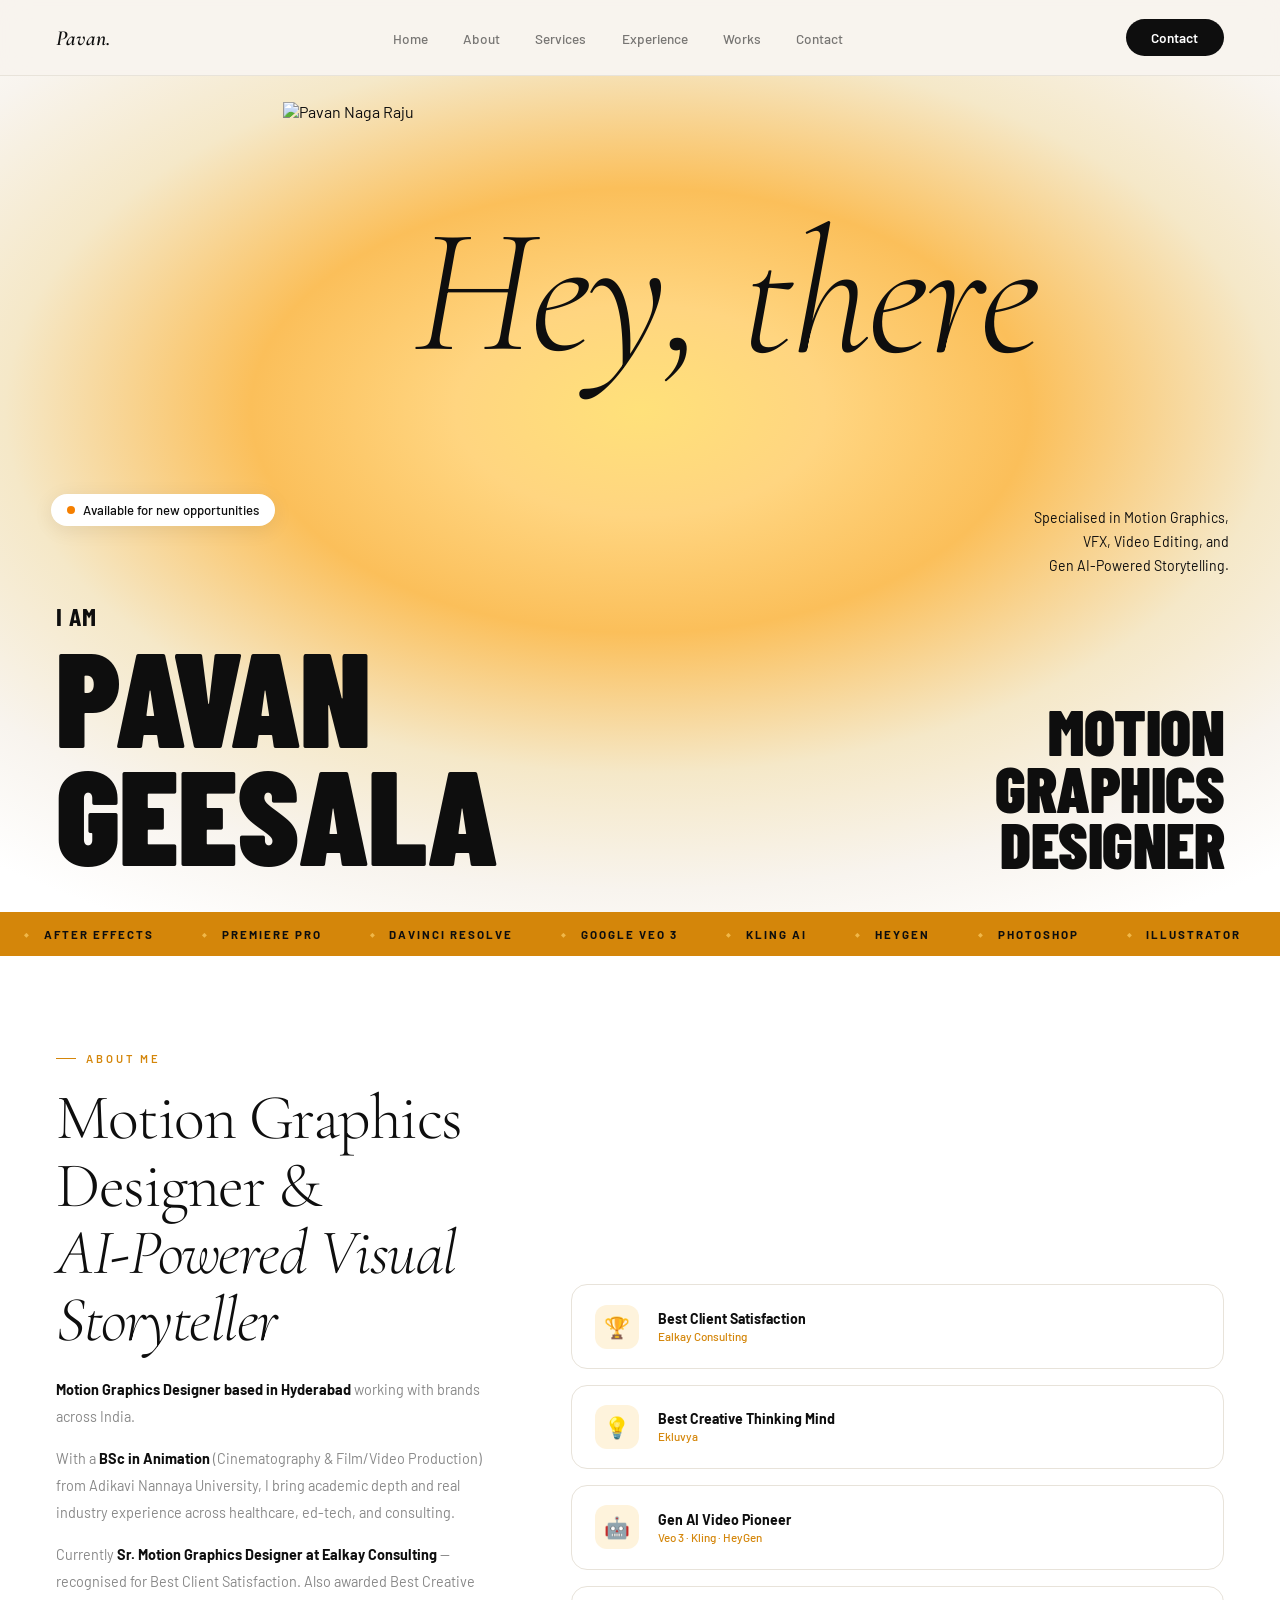
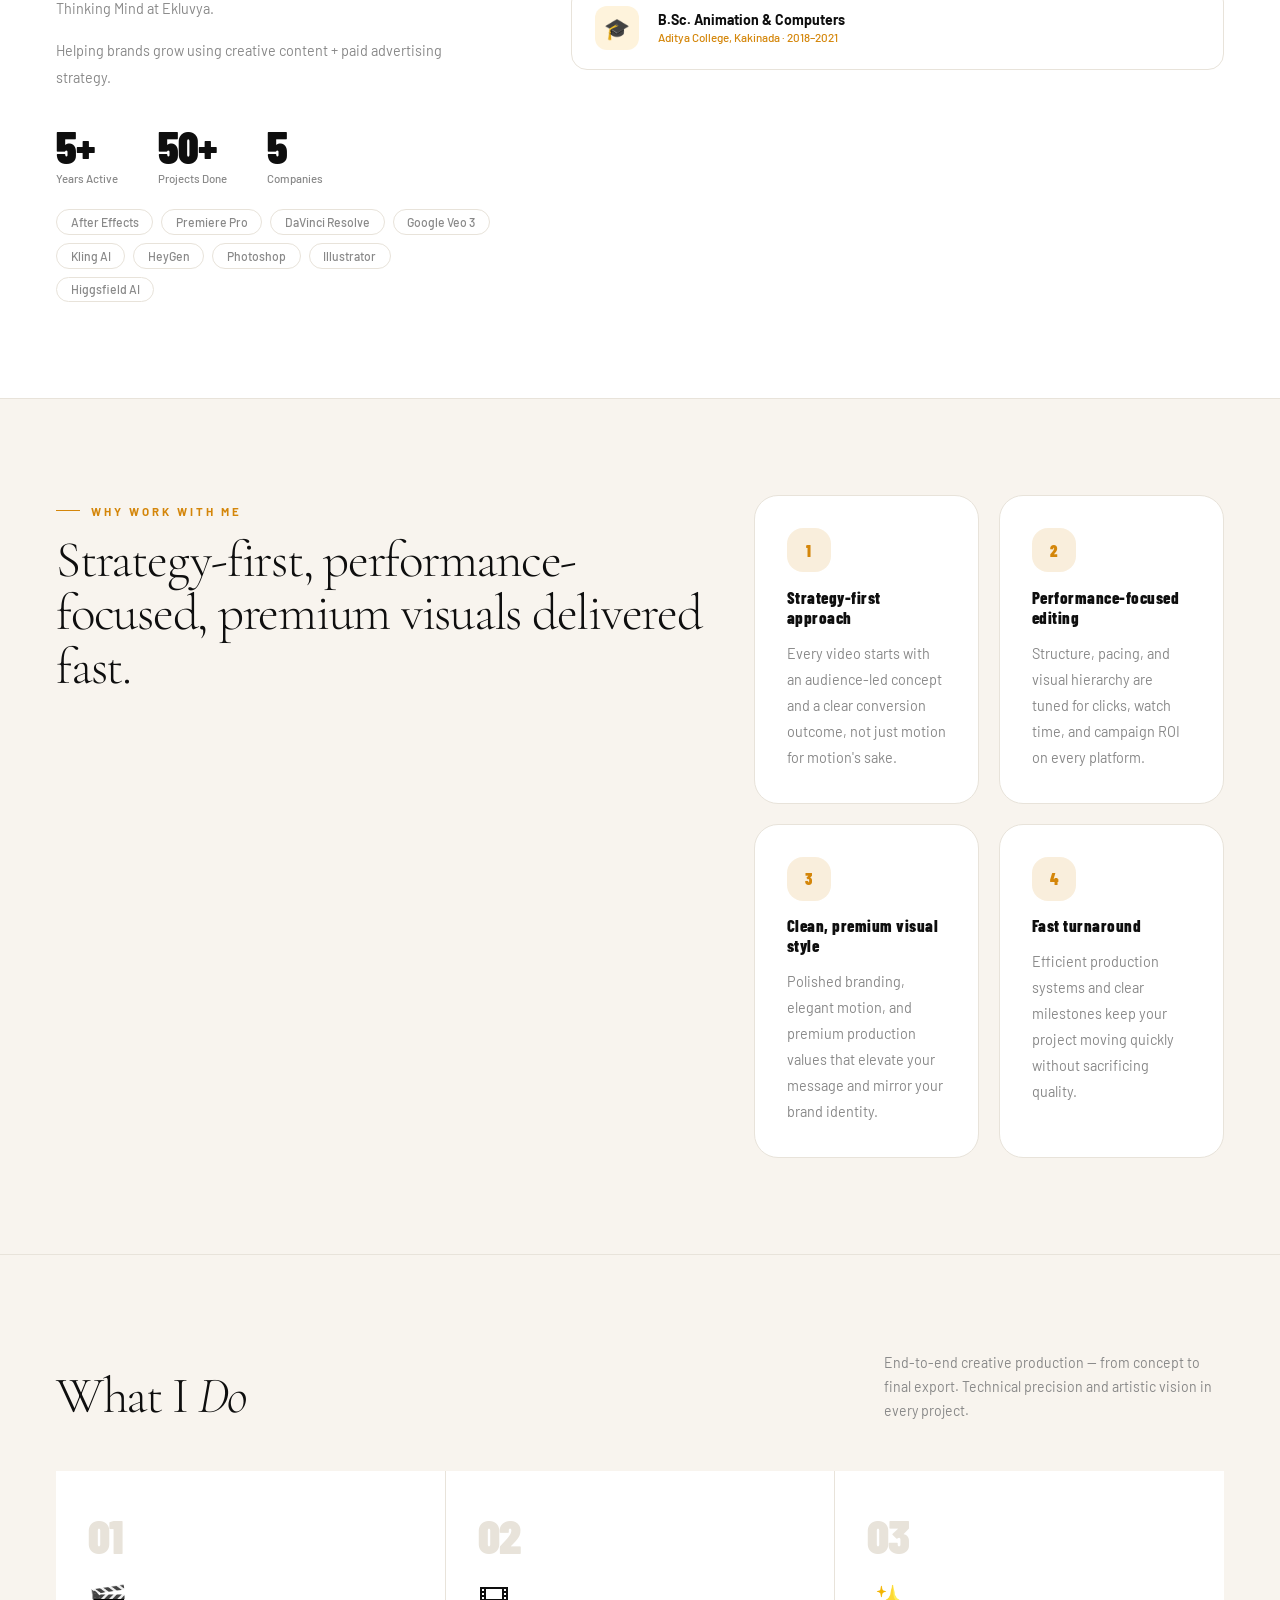
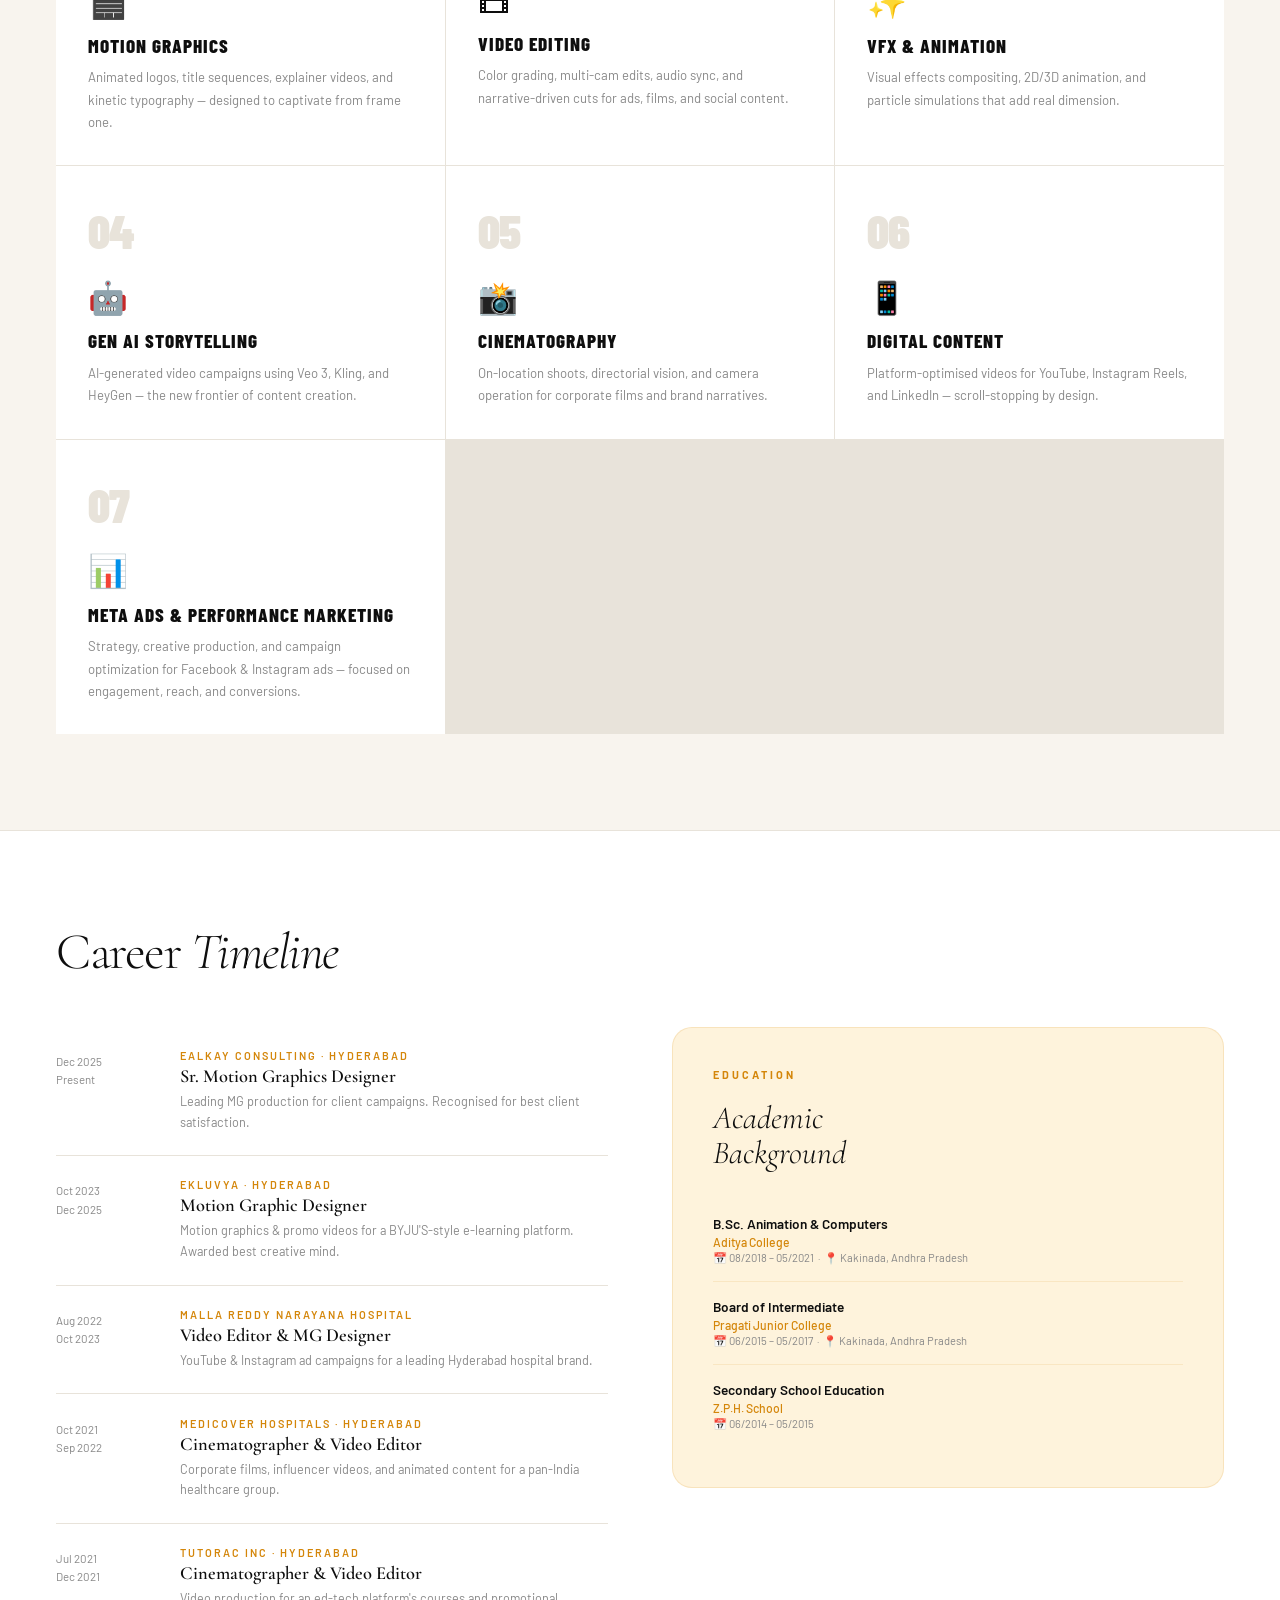
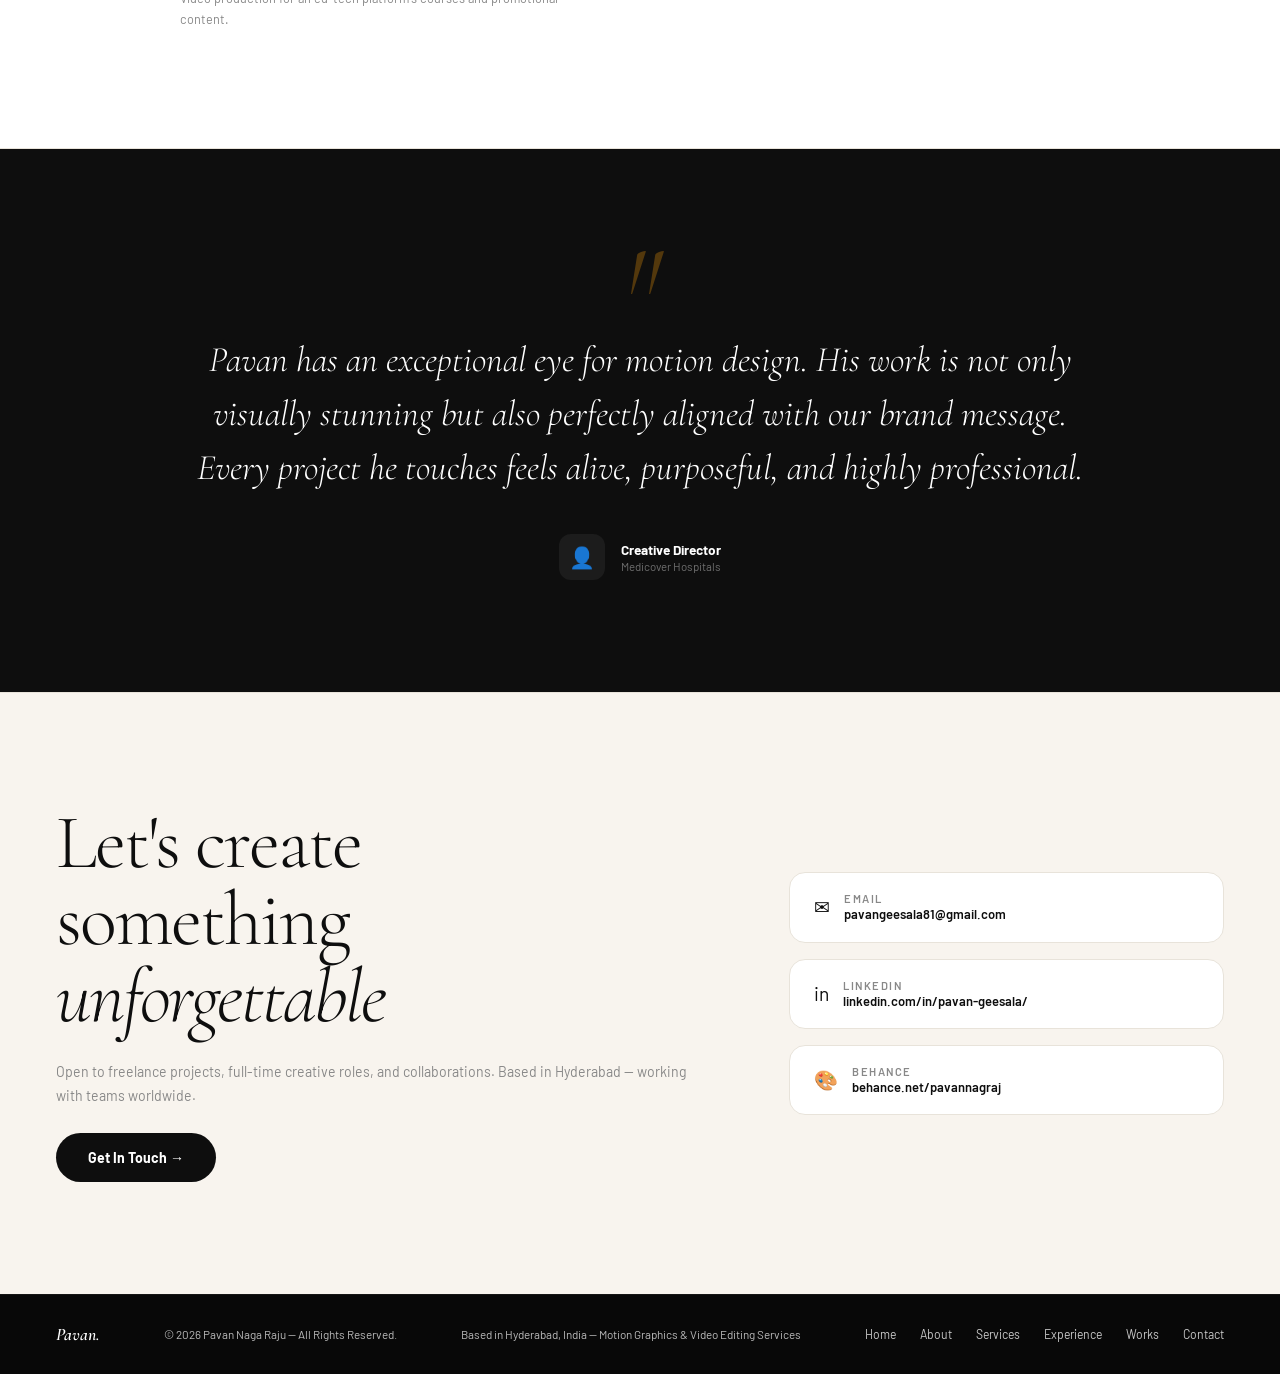
==== index.html @ 9c38ce2c "Update SEO location signals and Google verification" ====
<!DOCTYPE html>
<html lang="en">
<head>
<meta charset="UTF-8"/>
<meta name="google-site-verification" content="qvw9LXG902KnnAI_kv__ByFNrE7zeANPfkP_LTcjiFw" />
<meta name="google-site-verification" content="LLEOh8JpLw4YSKqMGR1kVanaqE7imCqQFL0Fw_idiJ4" />
<title>Pavan Geesala | Motion Graphics Designer in Hyderabad | Video Editor</title>
<meta name="description" content="Pavan Geesala is a Motion Graphics Designer in Hyderabad specializing in motion graphics, video editing, AI-generated visuals, and premium brand content for businesses and agencies." />
<meta name="keywords" content="Motion Designer Hyderabad, Video Editor Hyderabad, Meta Ads Manager Hyderabad, Facebook Ads Expert India, Instagram Ads Specialist, Digital Marketing Hyderabad" />
<meta name="author" content="Pavan Geesala" />
<meta property="og:title" content="Pavan Geesala | Motion Designer & Video Editor" />
<meta property="og:description" content="Portfolio of Pavan Geesala showcasing motion graphics, video editing, and visual storytelling work." />
<meta property="og:type" content="website" />
<meta property="og:url" content="https://pavan-geesala-portfolio-xi.vercel.app/" />
<script type="application/ld+json">
{
  "@context": "https://schema.org",
  "@type": "ProfessionalService",
  "name": "Pavan Geesala Motion Design",
  "image": "https://yourwebsite.com/image.jpg",
  "address": {
    "@type": "PostalAddress",
    "addressLocality": "Hyderabad",
    "addressCountry": "India"
  },
  "url": "https://yourwebsite.com",
  "sameAs": [
    "https://www.linkedin.com/in/pavan-geesala/",
    "https://www.behance.net/pavannagraj"
  ],
  "serviceType": "Motion Graphics & Video Editing"
}
</script>
<link href="https://fonts.googleapis.com/css2?family=Cormorant+Garamond:ital,wght@0,300;0,400;1,300;1,400;1,600&family=Barlow+Condensed:wght@700;800;900&family=Barlow:wght@400;500;600&display=swap" rel="stylesheet"/>
<style>
:root {
  --black: #0e0e0e;
  --white: #FFFFFF;
  --off: #F8F4EE;
  --muted: #888;
  --amber: #D4860A;
  --border: #E8E3DA;
}
*, *::before, *::after { box-sizing: border-box; margin: 0; padding: 0; }
html { scroll-behavior: smooth; }
body { font-family: 'Barlow', sans-serif; background: var(--black); color: var(--black); overflow-x: hidden; }
/* ── NAV ── */
nav {
  position: sticky; top: 0; left: 0; right: 0; z-index: 200;
  display: flex; align-items: center; justify-content: space-between;
  padding: 1.2rem 3.5rem;
  background: rgba(255,235,150,0.88);
  backdrop-filter: blur(14px);
  -webkit-backdrop-filter: blur(14px);
  border-bottom: 1px solid rgba(212,134,10,0.12);
}
.nav-logo {
  font-family: 'Cormorant Garamond', serif;
  font-style: italic; font-weight: 600; font-size: 1.35rem;
  color: var(--black);
}
.nav-links { display: flex; gap: 2.2rem; list-style: none; }
.nav-links a {
  font-size: 0.85rem; font-weight: 500;
  color: var(--black); text-decoration: none; opacity: 0.65;
  transition: opacity 0.2s;
}
.nav-links a:hover, .nav-links a.active { opacity: 1; }
.nav-cta {
  background: var(--black); color: var(--white);
  padding: 0.62rem 1.6rem; border-radius: 999px;
  font-size: 0.85rem; font-weight: 600; text-decoration: none;
  transition: opacity 0.2s, transform 0.15s;
}
.nav-cta:hover { opacity: 0.82; transform: translateY(-1px); }
.nav-hamburger { display: none; flex-direction: column; gap: 5px; cursor: pointer; padding: 4px; }
.nav-hamburger span { display: block; width: 24px; height: 2px; background: var(--black); border-radius: 2px; transition: all 0.3s; }

/* ── HERO ── */
.hero {
  position: relative; width: 100%;
  min-height: calc(100vh - 64px);
  background: radial-gradient(ellipse 80% 70% at 50% 40%, #FFE17A 0%, #FFD580 18%, #FBBF5A 38%, #F5E8C8 62%, #F8F4EE 82%, #FFFFFF 100%);
  overflow: hidden;
  display: flex; flex-direction: column; justify-content: flex-end;
}
.seo-heading {
  position: absolute;
  width: 1px;
  height: 1px;
  margin: -1px;
  padding: 0;
  overflow: hidden;
  clip: rect(0 0 0 0);
  white-space: nowrap;
  border: 0;
}
/* BIG ITALIC GREETING */
.hero-greeting {
  position: absolute;
  top: 15%; left: 50%; transform: translateX(-50%);
  font-family: 'Cormorant Garamond', serif;
  font-style: italic; font-weight: 300;
  font-size: clamp(5rem, 14vw, 13rem);
  line-height: 1; letter-spacing: -3px;
  color: var(--black); opacity: 0.92;
  white-space: nowrap; pointer-events: none; z-index: 1;
  animation: fadeIn 0.8s ease 0.1s both;
  width: 100%; text-align: center;
  display: flex; justify-content: space-between; align-items: center;
  padding: 0 5%;
}
.hero-greeting span { display: inline-block; }
.hero-greeting span:first-child { padding-left: 350px; }
.hero-greeting span:last-child { padding-right: 178px; margin-bottom: -5px; }

/* AVATAR AREA — decorative motion element */
.hero-avatar-wrap {
  position: absolute;
  bottom: 0; left: 50%; transform: translateX(-50%);
  height: 90%; width: auto;
  z-index: 3;
  display: flex; align-items: flex-end; justify-content: center;
  animation: slideUp 0.9s ease 0.15s both;
  pointer-events: none;
}
.hero-photo {
    height: 880px;
    width: auto;
    object-fit: contain;
    margin-left: -584px;
    margin-bottom: -70px;
    margin-top: -48px;
}
.hero-avatar-inner {
  display: none;
}
.hero-initials {
  display: none;
}

/* AVAILABILITY PILL */
.avail-pill {
  position: absolute; left: 4%; top: 50%;
  display: flex; align-items: center; gap: 0.5rem;
  background: var(--white); color: var(--black);
  font-size: 0.82rem; font-weight: 500;
  padding: 0.5rem 1rem; border-radius: 999px;
  box-shadow: 0 4px 20px rgba(0,0,0,0.08);
  z-index: 5;
  animation: fadeIn 0.7s ease 0.5s both;
  white-space: nowrap;
}
.avail-dot { width: 8px; height: 8px; background: #F57F00; border-radius: 50%; animation: pulse 2s infinite; }
@keyframes pulse { 0%,100%{opacity:1;transform:scale(1)} 50%{opacity:0.3;transform:scale(1.7)} }

/* SPECIALTY TEXT */
.hero-specialty {
  position: absolute; right: 4%; bottom: 40%;
  max-width: 200px; text-align: right;
  font-size: 0.88rem; line-height: 1.7;
  color: var(--black); opacity: 0.72; z-index: 5;
  animation: fadeIn 0.7s ease 0.55s both;
}

/* BOTTOM NAME + ROLE */
.hero-bottom {
  position: relative; z-index: 4;
  display: flex; align-items: flex-end; justify-content: space-between;
  padding: 0 3.5rem 2.5rem; pointer-events: none;
}
.hero-name {
  font-family: 'Barlow Condensed', sans-serif; font-weight: 900;
  font-size: clamp(3.5rem, 10.5vw, 10rem);
  line-height: 0.88; letter-spacing: -1px;
  color: var(--black); text-transform: uppercase;
  animation: slideUp 0.75s ease 0.2s both;
}
.hero-name-small {
  font-family: 'Barlow Condensed', sans-serif; font-weight: 700;
  font-size: clamp(0.9rem, 2vw, 1.6rem);
  color: var(--black); opacity: 0.6; letter-spacing: 1px;
  text-transform: uppercase; margin-bottom: 0.3rem;
  animation: slideUp 0.7s ease 0.22s both;
}
.hero-role {
  font-family: 'Barlow Condensed', sans-serif; font-weight: 900;
  text-transform: uppercase;
  font-size: clamp(1.6rem, 5vw, 4.2rem);
  line-height: 0.88; letter-spacing: -0.5px;
  color: var(--black); text-align: right;
  animation: slideUp 0.75s ease 0.28s both;
}

@keyframes fadeIn { from{opacity:0} to{opacity:1} }
@keyframes slideUp { from{opacity:0;transform:translateY(40px)} to{opacity:1;transform:translateY(0)} }

/* ── TICKER ── */
.ticker-bar {
  background: var(--black); overflow: hidden;
  height: 48px; display: flex; align-items: center;
}
.ticker-track {
  display: flex; gap: 3rem; width: max-content;
  animation: tick 24s linear infinite; white-space: nowrap; padding: 0 1.5rem;
}
.ti {
  font-size: 0.75rem; font-weight: 600; letter-spacing: 1.5px;
  text-transform: uppercase; color: rgba(255,255,255,0.5);
  display: flex; align-items: center; gap: 0.8rem;
}
.ti::before { content: '◆'; font-size: 0.35rem; color: #F0B84A; }
@keyframes tick { from{transform:translateX(0)} to{transform:translateX(-50%)} }

/* ── ABOUT ── */
.about-section {
  background: var(--white);
  display: grid; grid-template-columns: 1fr 1.5fr;
  padding: 6rem 3.5rem; gap: 5rem; align-items: center;
  border-bottom: 1px solid var(--border);
}
.about-label {
  font-size: 0.7rem; font-weight: 600; letter-spacing: 3px;
  text-transform: uppercase; color: var(--amber); margin-bottom: 1.2rem;
  display: flex; align-items: center; gap: 0.6rem;
}
.about-label::before { content: ''; width: 20px; height: 1px; background: var(--amber); }
.about-h2 {
  font-family: 'Cormorant Garamond', serif;
  font-size: clamp(2.4rem, 5vw, 4.5rem);
  font-weight: 300; line-height: 1.05; letter-spacing: -1.5px;
  color: var(--black); margin-bottom: 1.5rem;
}
.about-h2 em { font-style: italic; }
.about-p { font-size: 0.9rem; color: var(--muted); line-height: 1.85; margin-bottom: 1rem; }
.about-p strong { color: var(--black); }
.about-stats { display: flex; gap: 2.5rem; margin-top: 2rem; flex-wrap: wrap; }
.a-stat-num {
  font-family: 'Barlow Condensed', sans-serif;
  font-size: 2.8rem; font-weight: 900; color: var(--black);
  line-height: 1; letter-spacing: -1px;
}
.a-stat-lbl { font-size: 0.72rem; color: var(--muted); font-weight: 500; margin-top: 3px; }
.awards-stack { display: flex; flex-direction: column; gap: 1rem; }
.award-row {
  display: flex; align-items: center; gap: 1.2rem;
  padding: 1.2rem 1.4rem; border: 1px solid var(--border); border-radius: 16px;
  transition: box-shadow 0.2s, transform 0.2s;
}
.award-row:hover { box-shadow: 0 8px 28px rgba(0,0,0,0.06); transform: translateY(-2px); }
.award-icon-wrap {
  width: 44px; height: 44px; border-radius: 12px;
  background: #FEF3DC; display: flex; align-items: center;
  justify-content: center; font-size: 1.3rem; flex-shrink: 0;
}
.award-title { font-size: 0.88rem; font-weight: 700; color: var(--black); }
.award-org { font-size: 0.73rem; color: var(--amber); font-weight: 500; margin-top: 2px; }
.tools-wrap { display: flex; flex-wrap: wrap; gap: 0.5rem; margin-top: 1.5rem; }
.tool-chip {
  font-size: 0.76rem; font-weight: 500; color: var(--muted);
  border: 1px solid var(--border); border-radius: 999px;
  padding: 0.3rem 0.85rem; transition: color 0.2s, border-color 0.2s;
}
.tool-chip:hover { color: var(--black); border-color: var(--black); }

/* ── WHY WORK WITH ME ── */
.why-section {
  background: var(--off);
  padding: 6rem 3.5rem;
  border-bottom: 1px solid var(--border);
}
.why-inner {
  max-width: 1180px;
  margin: 0 auto;
  display: grid;
  grid-template-columns: 1.4fr 1fr;
  gap: 2.5rem;
  align-items: start;
}
.why-label {
  font-size: 0.72rem; font-weight: 700; letter-spacing: 3px;
  text-transform: uppercase; color: var(--amber); margin-bottom: 1rem;
  display: inline-flex; align-items: center; gap: 0.7rem;
}
.why-label::before { content: ''; width: 24px; height: 1px; background: var(--amber); }
.why-h2 {
  font-family: 'Cormorant Garamond', serif;
  font-size: clamp(2.4rem, 4vw, 4rem);
  font-weight: 300; line-height: 1.05; letter-spacing: -1.25px;
  color: var(--black);
  margin: 0;
}
.why-list {
  display: grid;
  grid-template-columns: repeat(2, minmax(0, 1fr));
  gap: 1.25rem;
}
.why-card {
  background: var(--white);
  border: 1px solid var(--border);
  border-radius: 24px;
  padding: 2rem;
  min-height: 170px;
  display: flex;
  flex-direction: column;
  gap: 0.9rem;
  transition: transform 0.25s ease, box-shadow 0.25s ease;
}
.why-card:hover { transform: translateY(-4px); box-shadow: 0 22px 50px rgba(0,0,0,0.08); }
.why-icon {
  width: 44px; height: 44px; border-radius: 16px;
  display: grid; place-items: center;
  font-family: 'Barlow Condensed', sans-serif;
  font-weight: 900; font-size: 1rem;
  color: var(--amber);
  background: rgba(212,134,10,0.14);
}
.why-card h3 {
  font-family: 'Barlow Condensed', sans-serif;
  font-size: 1.05rem; font-weight: 800;
  color: var(--black);
  margin: 0;
  letter-spacing: 0.5px;
}
.why-card p {
  font-size: 0.9rem; color: var(--muted); line-height: 1.8;
  margin: 0;
}

/* ── SERVICES ── */
.services-section { padding: 6rem 3.5rem; background: var(--off); border-bottom: 1px solid var(--border); }
.sec-head {
  display: flex; align-items: flex-end; justify-content: space-between;
  margin-bottom: 3rem; gap: 2rem; flex-wrap: wrap;
}
.sec-h2 {
  font-family: 'Cormorant Garamond', serif;
  font-size: clamp(2.2rem, 4vw, 3.8rem);
  font-weight: 300; line-height: 1; letter-spacing: -1.5px; color: var(--black);
}
.sec-h2 em { font-style: italic; }
.sec-sub { font-size: 0.88rem; color: var(--muted); line-height: 1.7; max-width: 340px; }
.svc-grid { display: grid; grid-template-columns: repeat(3, 1fr); gap: 1px; background: var(--border); }
.svc-card {
  background: var(--white); padding: 2.5rem 2rem 2rem;
  transition: background 0.25s; cursor: default;
}
.svc-card:hover { background: var(--black); }
.svc-card:hover .svc-name, .svc-card:hover .svc-num { color: var(--white); }
.svc-card:hover .svc-desc { color: rgba(255,255,255,0.5); }
.svc-num {
  font-family: 'Barlow Condensed', sans-serif;
  font-size: 3rem; font-weight: 900; color: var(--border);
  line-height: 1; letter-spacing: -1px; margin-bottom: 1.4rem;
  transition: color 0.25s;
}
.svc-ic { font-size: 2rem; display: block; margin-bottom: 0.8rem; }
.svc-name {
  font-family: 'Barlow Condensed', sans-serif;
  font-size: 1.2rem; font-weight: 800; text-transform: uppercase;
  letter-spacing: 1px; color: var(--black); margin-bottom: 0.6rem;
  transition: color 0.25s;
}
.svc-desc { font-size: 0.82rem; color: var(--muted); line-height: 1.7; transition: color 0.25s; }

/* ── EXPERIENCE ── */
.exp-section { background: var(--white); padding: 6rem 3.5rem; border-bottom: 1px solid var(--border); }
.exp-grid { display: grid; grid-template-columns: 1fr 1fr; gap: 4rem; margin-top: 3rem; }
.exp-list { display: flex; flex-direction: column; }
.exp-item {
  display: grid; grid-template-columns: 100px 1fr;
  gap: 1.5rem; padding: 1.4rem 0; border-bottom: 1px solid var(--border);
  transition: padding-left 0.2s;
}
.exp-item:last-child { border-bottom: none; }
.exp-item:hover { padding-left: 0.5rem; }
.exp-yr { font-size: 0.72rem; color: var(--muted); line-height: 1.6; padding-top: 3px; }
.exp-co { font-size: 0.68rem; font-weight: 600; letter-spacing: 2px; text-transform: uppercase; color: var(--amber); margin-bottom: 3px; }
.exp-ro { font-family: 'Cormorant Garamond', serif; font-size: 1.15rem; font-weight: 600; color: var(--black); margin-bottom: 4px; }
.exp-de { font-size: 0.79rem; color: var(--muted); line-height: 1.65; }
.edu-card {
  background: #FEF3DC; border-radius: 20px;
  padding: 2.5rem; border: 1px solid rgba(212,134,10,0.15); height: fit-content;
}
.edu-label { font-size: 0.68rem; font-weight: 700; letter-spacing: 3px; text-transform: uppercase; color: var(--amber); margin-bottom: 1.2rem; }
.edu-title { font-family: 'Cormorant Garamond', serif; font-size: 2rem; font-weight: 300; font-style: italic; color: var(--black); line-height: 1.1; margin-bottom: 1.8rem; }
.edu-item { padding: 1rem 0; border-bottom: 1px solid rgba(212,134,10,0.12); }
.edu-item:last-child { border-bottom: none; }
.edu-deg { font-size: 0.85rem; font-weight: 600; color: var(--black); }
.edu-sch { font-size: 0.76rem; color: var(--amber); font-weight: 500; margin-top: 3px; }
.edu-yr { font-size: 0.7rem; color: var(--muted); margin-top: 2px; }

/* ── TESTIMONIAL ── */
.testi-section { background: var(--black); padding: 7rem 3.5rem; }
.testi-inner { max-width: 900px; margin: 0 auto; text-align: center; }
.testi-qmark { font-family: 'Cormorant Garamond', serif; font-size: 8rem; font-style: italic; font-weight: 300; color: var(--amber); opacity: 0.35; line-height: 0.5; display: block; margin-bottom: 0.5rem; }
.testi-quote { font-family: 'Cormorant Garamond', serif; font-size: clamp(1.3rem, 2.8vw, 2.4rem); font-style: italic; font-weight: 300; color: var(--white); line-height: 1.5; margin-bottom: 2.5rem; }
.testi-by { display: flex; align-items: center; justify-content: center; gap: 1rem; }
.testi-av { width: 46px; height: 46px; border-radius: 12px; background: rgba(255,255,255,0.06); display: flex; align-items: center; justify-content: center; font-size: 1.3rem; }
.testi-name { font-size: 0.85rem; font-weight: 700; color: var(--white); }
.testi-role-lbl { font-size: 0.72rem; color: rgba(255,255,255,0.4); margin-top: 1px; }

/* ── CTA ── */
.cta-section { background: var(--off); padding: 7rem 3.5rem; border-top: 1px solid var(--border); }
.cta-inner { display: grid; grid-template-columns: 1.2fr 0.8fr; gap: 5rem; align-items: center; }
.cta-h2 { font-family: 'Cormorant Garamond', serif; font-size: clamp(2.8rem, 6vw, 5.5rem); font-weight: 300; line-height: 1.0; letter-spacing: -2px; color: var(--black); }
.cta-h2 em { font-style: italic; }
.cta-sub { font-size: 0.88rem; color: var(--muted); line-height: 1.75; margin-top: 1.5rem; }
.cta-right { display: flex; flex-direction: column; gap: 1rem; }
.cta-link-row {
  display: flex; align-items: center; gap: 0.9rem;
  padding: 1.2rem 1.5rem; background: var(--white);
  border-radius: 16px; border: 1px solid var(--border);
  text-decoration: none; color: var(--black);
  transition: box-shadow 0.2s, transform 0.15s;
}
.cta-link-row:hover { box-shadow: 0 8px 28px rgba(0,0,0,0.08); transform: translateY(-2px); }
.cta-link-icon { font-size: 1.2rem; flex-shrink: 0; }
.cta-link-label { font-size: 0.7rem; font-weight: 600; text-transform: uppercase; letter-spacing: 1.5px; color: var(--muted); margin-bottom: 1px; }
.cta-link-val { font-size: 0.81rem; font-weight: 600; color: var(--black); word-break: break-all; }
.btn-big {
  display: inline-flex; align-items: center; gap: 0.7rem;
  background: var(--black); color: var(--white);
  padding: 1rem 2rem; border-radius: 999px;
  font-size: 0.88rem; font-weight: 700; text-decoration: none;
  margin-top: 1.5rem; width: fit-content;
  transition: opacity 0.2s, transform 0.15s;
}
.btn-big:hover { opacity: 0.82; transform: translateY(-2px); }

/* ── FOOTER ── */
footer {
  background: var(--black); padding: 2rem 3.5rem;
  display: flex; align-items: center; justify-content: space-between; flex-wrap: wrap; gap: 1rem;
}
.f-logo { font-family: 'Cormorant Garamond', serif; font-style: italic; font-weight: 600; font-size: 1.2rem; color: var(--white); }
.f-copy,
.f-geo { font-size: 0.73rem; color: rgba(255,255,255,0.72); }
.f-links {
  position: static; padding: 0; background: transparent; border: 0;
  backdrop-filter: none; -webkit-backdrop-filter: none;
  display: flex; gap: 1.5rem; flex-wrap: wrap;
}
.f-links a { font-size: 0.76rem; color: rgba(255,255,255,0.78); text-decoration: none; transition: color 0.2s; }
.f-links a:hover { color: var(--white); }

/* REVEAL */
.reveal { opacity: 0; transform: translateY(26px); transition: opacity 0.65s ease, transform 0.65s ease; }
.reveal.visible { opacity: 1; transform: translateY(0); }

/* ═══════════════════════════════════════
   MOBILE RESPONSIVE — max 768px
═══════════════════════════════════════ */
@media (max-width: 768px) {

  /* NAV */
  nav { padding: 1rem 1.5rem; }
  .nav-links { display: none; flex-direction: column; gap: 0; position: absolute; top: 100%; left: 0; right: 0; background: var(--white); border-bottom: 1px solid var(--border); padding: 0.5rem 0; z-index: 200; }
  .nav-links.open { display: flex; }
  .nav-links a { padding: 0.9rem 1.5rem; border-bottom: 1px solid var(--border); opacity: 1; font-size: 0.95rem; }
  .nav-links li:last-child a { border-bottom: none; }
  .nav-cta { display: none; }
  .nav-hamburger { display: flex; }

  /* HERO */
  .hero { min-height: 100svh; justify-content: flex-end; }
  .hero-greeting {
    font-size: clamp(3.5rem, 18vw, 6rem);
    top: 20%; padding: 0 4%;
    flex-direction: column; gap: 0; text-align: center;
    justify-content: center; align-items: center;
    letter-spacing: -1px;
  }
  .hero-avatar-wrap { height: 70%; }
  .avail-pill { left: 50%; top: auto; bottom: 42%; transform: translateX(-50%); font-size: 0.75rem; white-space: nowrap; }
  .hero-specialty { display: none; }
  .hero-bottom {
    flex-direction: column; align-items: flex-start;
    padding: 0 1.5rem 2rem; gap: 0.5rem;
  }
  .hero-name { font-size: clamp(3rem, 16vw, 6rem); }
  .hero-name-small { font-size: 0.85rem; }
  .hero-role { font-size: clamp(1.4rem, 8vw, 3rem); text-align: left; }

  /* ABOUT */
  .about-section { grid-template-columns: 1fr; padding: 3.5rem 1.5rem; gap: 2.5rem; }
  .about-h2 { font-size: clamp(2rem, 8vw, 3rem); }
  .about-stats { gap: 1.5rem; }

  /* WHY WORK WITH ME */
  .why-section { padding: 3.5rem 1.5rem; }
  .why-list { grid-template-columns: 1fr; }
  .why-card { padding: 1.5rem; }
  .why-h2 { font-size: clamp(1.9rem, 8vw, 2.6rem); }

  /* SERVICES */
  .services-section { padding: 3.5rem 1.5rem; }
  .sec-head { flex-direction: column; align-items: flex-start; gap: 0.8rem; margin-bottom: 2rem; }
  .svc-grid { grid-template-columns: 1fr; }
  .svc-card { padding: 1.8rem 1.5rem; }

  /* EXPERIENCE */
  .exp-section { padding: 3.5rem 1.5rem; }
  .exp-grid { grid-template-columns: 1fr; gap: 2.5rem; }
  .exp-item { grid-template-columns: 80px 1fr; gap: 1rem; }

  /* TESTIMONIAL */
  .testi-section { padding: 4rem 1.5rem; }
  .testi-qmark { font-size: 5rem; }
  .testi-quote { font-size: clamp(1.1rem, 5vw, 1.5rem); }

  /* CTA */
  .cta-section { padding: 4rem 1.5rem; }
  .cta-inner { grid-template-columns: 1fr; gap: 2.5rem; align-items: stretch; }
  .cta-right { gap: 1rem; }
  .cta-link-row {
    width: 100%;
    min-width: 0;
    padding: 1.1rem 1.5rem;
  }
  .cta-link-val { font-size: 0.76rem; }
  .btn-big { width: 100%; justify-content: center; }

  /* FOOTER */
  footer { padding: 1.8rem 1.5rem; flex-direction: column; align-items: flex-start; gap: 0.8rem; }
  .f-links { gap: 1rem; }
}

/* ═══════════════════════════════════════
   TABLET — 769px to 1024px
═══════════════════════════════════════ */
@media (min-width: 769px) and (max-width: 1024px) {

  nav { padding: 1.5rem 2rem; }
  .nav-links { gap: 1.4rem; }

  .hero-greeting { font-size: clamp(5rem, 10vw, 8rem); }
  .hero-avatar-wrap { height: 80%; }
  .hero-bottom { padding: 0 2rem 2rem; }
  .hero-name { font-size: clamp(3rem, 9vw, 7rem); }

  .about-section { padding: 4rem 2rem; gap: 3rem; }
  .services-section { padding: 4rem 2rem; }
  .svc-grid { grid-template-columns: repeat(2, 1fr); }

  .exp-section { padding: 4rem 2rem; }
  .exp-grid { gap: 2.5rem; }

  .testi-section { padding: 5rem 2rem; }
  .cta-section { padding: 5rem 2rem; }
  .cta-inner { gap: 3rem; }

  footer { padding: 2rem 2rem; }
}

/* ── WORKS PAGE STYLES ── */
:root {
  --black: #0e0e0e;
  --white: #FFFFFF;
  --off: #F8F4EE;
  --muted: #888;
  --amber: #D4860A;
  --amber-bg: #FEF3DC;
  --border: #E8E3DA;
  --teal: #1A6E63;
  --teal-bg: #E0F0EE;
}
*, *::before, *::after { box-sizing: border-box; margin: 0; padding: 0; }
html { scroll-behavior: smooth; }
body { font-family: 'Barlow', sans-serif; background: var(--off); color: var(--black); overflow-x: hidden; }

/* ── NAV ── */
nav {
  position: sticky; top: 0; z-index: 200;
  display: flex; align-items: center; justify-content: space-between;
  padding: 1.2rem 3.5rem;
  background: rgba(248,244,238,0.92);
  backdrop-filter: blur(14px);
  border-bottom: 1px solid var(--border);
}
.nav-logo {
  font-family: 'Cormorant Garamond', serif;
  font-style: italic; font-weight: 600; font-size: 1.35rem; color: var(--black);
  text-decoration: none;
}
.nav-links { display: flex; gap: 2.2rem; list-style: none; }
.nav-links a {
  font-size: 0.85rem; font-weight: 500; color: var(--black);
  text-decoration: none; opacity: 0.55; transition: opacity 0.2s;
}
.nav-links a:hover, .nav-links a.active { opacity: 1; }
.nav-cta {
  background: var(--black); color: var(--white);
  padding: 0.62rem 1.6rem; border-radius: 999px;
  font-size: 0.85rem; font-weight: 600; text-decoration: none;
  transition: opacity 0.2s, transform 0.15s;
}
.nav-cta:hover { opacity: 0.82; transform: translateY(-1px); }
.nav-hamburger { display: none; flex-direction: column; gap: 5px; cursor: pointer; padding: 4px; }
.nav-hamburger span { display: block; width: 24px; height: 2px; background: var(--black); border-radius: 2px; }

/* ── PAGE HERO ── */
.page-hero {
  background: var(--black);
  padding: 6rem 3.5rem 5rem;
  position: relative; overflow: hidden;
}
.page-hero::before {
  content: 'WORKS';
  position: absolute; right: -2rem; top: 50%; transform: translateY(-50%);
  font-family: 'Barlow Condensed', sans-serif; font-weight: 900;
  font-size: clamp(8rem, 18vw, 16rem); letter-spacing: -3px;
  color: rgba(255,255,255,0.03); pointer-events: none; white-space: nowrap;
  line-height: 1;
}
.page-hero-eyebrow {
  font-size: 0.72rem; font-weight: 600; letter-spacing: 3px;
  text-transform: uppercase; color: var(--amber);
  display: flex; align-items: center; gap: 0.7rem;
  margin-bottom: 1.2rem; animation: up 0.5s ease both;
}
.page-hero-eyebrow::before { content: ''; width: 24px; height: 1px; background: var(--amber); }
.page-hero h1 {
  font-family: 'Barlow Condensed', sans-serif; font-weight: 900;
  font-size: clamp(3.5rem, 8vw, 7.5rem);
  line-height: 0.9; letter-spacing: -2px; text-transform: uppercase;
  color: var(--white); animation: up 0.6s ease 0.08s both;
}
.page-hero h1 em {
  font-family: 'Cormorant Garamond', serif; font-style: italic;
  font-weight: 300; color: var(--amber); letter-spacing: 0; text-transform: none;
}
.page-hero-sub {
  font-size: 0.92rem; color: rgba(255,255,255,0.5); line-height: 1.75;
  max-width: 520px; margin-top: 1.5rem;
  animation: up 0.6s ease 0.16s both;
}
.hero-stats-row {
  display: flex; gap: 3rem; margin-top: 3rem; flex-wrap: wrap;
  animation: up 0.6s ease 0.24s both;
}
.hs-num {
  font-family: 'Barlow Condensed', sans-serif; font-weight: 900;
  font-size: 2.8rem; color: var(--white); line-height: 1; letter-spacing: -1px;
}
.hs-num span { color: var(--amber); }
.hs-lbl { font-size: 0.7rem; color: rgba(255,255,255,0.4); letter-spacing: 1px; text-transform: uppercase; margin-top: 3px; }

/* ── TICKER ── */
.ticker-bar {
  background: var(--amber); overflow: hidden;
  height: 44px; display: flex; align-items: center;
}
.ticker-track {
  display: flex; gap: 3rem; width: max-content;
  animation: tick 20s linear infinite; white-space: nowrap; padding: 0 1.5rem;
}
.ti {
  font-size: 0.72rem; font-weight: 700; letter-spacing: 2px;
  text-transform: uppercase; color: var(--black);
  display: flex; align-items: center; gap: 0.8rem;
}
.ti::before { content: '◆'; font-size: 0.35rem; }
@keyframes tick { from{transform:translateX(0)} to{transform:translateX(-50%)} }

/* ── SECTION WRAPPER ── */
.section { padding: 5rem 3.5rem; }
.section-label {
  font-size: 0.7rem; font-weight: 700; letter-spacing: 3px;
  text-transform: uppercase; color: var(--amber);
  display: flex; align-items: center; gap: 0.7rem; margin-bottom: 0.8rem;
}
.section-label::before { content: ''; width: 20px; height: 1px; background: var(--amber); }
.section-h2 {
  font-family: 'Cormorant Garamond', serif;
  font-size: clamp(2.2rem, 4vw, 3.5rem);
  font-weight: 300; line-height: 1; letter-spacing: -1.5px; color: var(--black);
  margin-bottom: 3rem;
}
.section-h2 em { font-style: italic; }

/* ── PROJECTS GRID ── */
.projects-bg { background: var(--white); border-bottom: 1px solid var(--border); }
.projects-grid {
  display: grid; grid-template-columns: repeat(3, 1fr);
  gap: 1.2rem;
}

/* Featured project — full width */
.proj-card {
  background: var(--off); border: 1px solid var(--border);
  border-radius: 20px; overflow: hidden;
  transition: transform 0.25s, box-shadow 0.25s, border-color 0.25s;
  display: flex; flex-direction: column;
}
.proj-card:hover {
  transform: translateY(-5px);
  box-shadow: 0 20px 50px rgba(0,0,0,0.08);
  border-color: rgba(212,134,10,0.35);
}
.proj-card.featured {
  grid-column: span 3;
  display: grid; grid-template-columns: 1fr 1fr;
}
.proj-thumb {
  aspect-ratio: 16/9; display: flex; align-items: center;
  justify-content: center; font-size: 4rem;
  position: relative; overflow: hidden;
}
.proj-card.featured .proj-thumb { aspect-ratio: auto; min-height: 260px; }
.proj-thumb-icon {
  position: relative; z-index: 2;
  filter: drop-shadow(0 8px 20px rgba(0,0,0,0.15));
}
.proj-body { padding: 1.8rem 2rem; display: flex; flex-direction: column; flex: 1; }
.proj-card.featured .proj-body { padding: 2.5rem; justify-content: center; }
.proj-meta {
  display: flex; align-items: center; gap: 0.7rem;
  margin-bottom: 0.8rem; flex-wrap: wrap;
}
.proj-cat {
  font-size: 0.65rem; font-weight: 700; letter-spacing: 2px;
  text-transform: uppercase; color: var(--amber);
}
.proj-year {
  font-size: 0.65rem; font-weight: 600; color: var(--muted);
  background: var(--border); padding: 0.18rem 0.55rem; border-radius: 999px;
}
.proj-client {
  font-size: 0.68rem; font-weight: 600; color: var(--teal);
  letter-spacing: 0.5px;
}
.proj-name {
  font-family: 'Cormorant Garamond', serif;
  font-size: 1.35rem; font-weight: 600; color: var(--black);
  line-height: 1.2; letter-spacing: -0.3px; margin-bottom: 0.7rem;
}
.proj-card.featured .proj-name { font-size: 1.9rem; }
.proj-desc { font-size: 0.81rem; color: var(--muted); line-height: 1.7; flex: 1; }
.proj-tags { display: flex; flex-wrap: wrap; gap: 0.4rem; margin-top: 1rem; }
.ptag {
  font-size: 0.67rem; font-weight: 600; letter-spacing: 0.5px;
  background: var(--white); color: var(--black);
  border: 1px solid var(--border); border-radius: 999px;
  padding: 0.22rem 0.65rem; transition: background 0.2s, border-color 0.2s;
}
.proj-card:hover .ptag { border-color: rgba(212,134,10,0.3); }

/* Thumb gradient backgrounds */
.g1 { background: linear-gradient(135deg, #e8f4f0, #b8ddd5); }
.g2 { background: linear-gradient(135deg, #fff3dc, #ffd980); }
.g3 { background: linear-gradient(135deg, #e8e8f8, #c8c8f0); }
.g4 { background: linear-gradient(135deg, #f0e8e8, #e0c0c0); }
.g5 { background: linear-gradient(135deg, #e8f0e8, #b8d8b8); }
.g6 { background: linear-gradient(135deg, #1a1a2a, #2a2a4a); }

/* ── ACHIEVEMENTS ── */
.achievements-bg { background: var(--off); border-bottom: 1px solid var(--border); }
.ach-grid { display: grid; grid-template-columns: 1fr 1fr; gap: 1.2rem; }

.ach-card {
  background: var(--white); border: 1px solid var(--border);
  border-radius: 20px; padding: 2rem;
  display: flex; gap: 1.2rem; align-items: flex-start;
  transition: transform 0.2s, box-shadow 0.2s, border-color 0.2s;
}
.ach-card:hover {
  transform: translateY(-3px);
  box-shadow: 0 12px 32px rgba(0,0,0,0.06);
  border-color: rgba(212,134,10,0.3);
}
.ach-card.dark {
  background: var(--black); border-color: rgba(255,255,255,0.06);
}
.ach-card.dark .ach-title { color: var(--white); }
.ach-card.dark .ach-desc { color: rgba(255,255,255,0.5); }
.ach-icon {
  width: 46px; height: 46px; border-radius: 12px;
  background: var(--amber-bg); display: flex; align-items: center;
  justify-content: center; font-size: 1.4rem; flex-shrink: 0;
}
.ach-card.dark .ach-icon { background: rgba(212,134,10,0.15); }
.ach-title { font-size: 0.92rem; font-weight: 700; color: var(--black); margin-bottom: 0.4rem; line-height: 1.3; }
.ach-desc { font-size: 0.8rem; color: var(--muted); line-height: 1.65; }

/* ── HIGHLIGHTS ── */
.highlights-bg { background: var(--black); }
.highlights-bg .section-label { color: var(--amber); }
.highlights-bg .section-h2 { color: var(--white); }
.hl-grid { display: grid; grid-template-columns: repeat(4, 1fr); gap: 1px; background: rgba(255,255,255,0.06); }
.hl-card {
  background: var(--black); padding: 2.2rem 1.8rem;
  transition: background 0.25s;
}
.hl-card:hover { background: #1a1a1a; }
.hl-num {
  font-family: 'Barlow Condensed', sans-serif; font-weight: 900;
  font-size: 3rem; letter-spacing: -1px; line-height: 1;
  color: var(--amber); margin-bottom: 0.6rem;
}
.hl-title { font-size: 0.88rem; font-weight: 600; color: var(--white); margin-bottom: 0.4rem; }
.hl-desc { font-size: 0.78rem; color: rgba(255,255,255,0.4); line-height: 1.6; }

/* ── PIPELINE ── */
.pipeline-bg { background: var(--white); border-bottom: 1px solid var(--border); }
.pipeline-steps {
  display: grid; grid-template-columns: repeat(5, 1fr);
  gap: 0; position: relative;
}
.pipeline-steps::before {
  content: ''; position: absolute;
  top: 32px; left: 10%; right: 10%; height: 1px;
  background: linear-gradient(to right, transparent, var(--amber), transparent);
}
.pipeline-step { padding: 0 1.5rem 1.5rem; text-align: center; position: relative; }
.step-circle {
  width: 64px; height: 64px; border-radius: 50%;
  background: var(--amber-bg); border: 2px solid var(--amber);
  display: flex; align-items: center; justify-content: center;
  font-size: 1.5rem; margin: 0 auto 1rem;
  position: relative; z-index: 2;
  transition: background 0.2s, transform 0.2s;
}
.pipeline-step:hover .step-circle { background: var(--amber); transform: scale(1.1); }
.step-num {
  position: absolute; top: -6px; right: -6px;
  width: 20px; height: 20px; border-radius: 50%;
  background: var(--black); color: var(--white);
  font-size: 0.6rem; font-weight: 700;
  display: flex; align-items: center; justify-content: center;
}
.step-title { font-size: 0.82rem; font-weight: 700; color: var(--black); margin-bottom: 0.3rem; }
.step-desc { font-size: 0.73rem; color: var(--muted); line-height: 1.5; }

/* ── PORTFOLIO LINKS ── */
.links-bg { background: var(--amber); }
.links-inner {
  display: grid; grid-template-columns: 1fr 1fr 1fr; gap: 1rem;
}
.link-card {
  background: rgba(255,255,255,0.15); border: 1px solid rgba(255,255,255,0.25);
  border-radius: 18px; padding: 1.8rem 2rem;
  text-decoration: none; color: var(--white);
  display: flex; align-items: center; gap: 1.2rem;
  transition: background 0.2s, transform 0.15s;
}
.link-card:hover { background: rgba(255,255,255,0.25); transform: translateY(-3px); }
.link-icon { font-size: 2rem; flex-shrink: 0; }
.link-label { font-size: 0.68rem; font-weight: 600; letter-spacing: 2px; text-transform: uppercase; color: rgba(255,255,255,0.65); margin-bottom: 3px; }
.link-val { font-size: 0.85rem; font-weight: 600; color: var(--white); }

/* ── BACK TO PORTFOLIO ── */
.back-section {
  background: var(--black); padding: 4rem 3.5rem;
  display: flex; align-items: center; justify-content: space-between; flex-wrap: wrap; gap: 1.5rem;
}
.back-text h3 {
  font-family: 'Cormorant Garamond', serif;
  font-size: clamp(1.8rem, 3.5vw, 3rem); font-weight: 300; font-style: italic;
  color: var(--white); line-height: 1.1;
}
.back-text p { font-size: 0.85rem; color: rgba(255,255,255,0.4); margin-top: 0.5rem; }
.btn-back {
  background: var(--amber); color: var(--black);
  padding: 0.9rem 2.2rem; border-radius: 999px;
  font-size: 0.88rem; font-weight: 700; text-decoration: none;
  transition: opacity 0.2s, transform 0.15s; white-space: nowrap;
}
.btn-back:hover { opacity: 0.88; transform: translateY(-2px); }

/* FOOTER */
footer {
  background: #080808; padding: 1.8rem 3.5rem;
  display: flex; align-items: center; justify-content: space-between; flex-wrap: wrap; gap: 1rem;
  border-top: 1px solid rgba(255,255,255,0.05);
}
.f-logo { font-family: 'Cormorant Garamond', serif; font-style: italic; font-weight: 600; font-size: 1.1rem; color: var(--white); }
.f-copy,
.f-geo { font-size: 0.73rem; color: rgba(255,255,255,0.72); }
.f-links {
  position: static; padding: 0; background: transparent; border: 0;
  backdrop-filter: none; -webkit-backdrop-filter: none;
  display: flex; gap: 1.5rem; flex-wrap: wrap;
}
.f-links a { font-size: 0.76rem; color: rgba(255,255,255,0.78); text-decoration: none; transition: color 0.2s; }
.f-links a:hover { color: var(--white); }

/* REVEAL */
.reveal { opacity: 0; transform: translateY(26px); transition: opacity 0.65s ease, transform 0.65s ease; }
.reveal.visible { opacity: 1; transform: translateY(0); }
@keyframes up { from{opacity:0;transform:translateY(22px)} to{opacity:1;transform:translateY(0)} }

/* ── MOBILE ── */
@media (max-width: 768px) {
  nav { padding: 1rem 1.5rem; }
  .nav-links { display: none; flex-direction: column; position: absolute; top: 100%; left: 0; right: 0; background: var(--white); border-bottom: 1px solid var(--border); padding: 0.5rem 0; z-index: 200; }
  .nav-links.open { display: flex; }
  .nav-links a { padding: 0.9rem 1.5rem; border-bottom: 1px solid var(--border); opacity: 1; }
  .nav-cta { display: none; }
  .nav-hamburger { display: flex; }

  .page-hero { padding: 4rem 1.5rem 3rem; }
  .hero-stats-row { gap: 1.5rem; }

  .section { padding: 3.5rem 1.5rem; }

  .projects-grid { grid-template-columns: 1fr; }
  .proj-card.featured { grid-column: span 1; grid-template-columns: 1fr; }
  .proj-card.featured .proj-thumb { min-height: 200px; }

  .ach-grid { grid-template-columns: 1fr; }

  .hl-grid { grid-template-columns: repeat(2, 1fr); }

  .pipeline-steps { grid-template-columns: 1fr 1fr; gap: 1.5rem; }
  .pipeline-steps::before { display: none; }

  .links-inner { grid-template-columns: 1fr; }

  .back-section { padding: 3rem 1.5rem; flex-direction: column; align-items: flex-start; }
  footer { padding: 1.5rem; flex-direction: column; align-items: flex-start; }
}

/* ── TABLET ── */
@media (min-width: 769px) and (max-width: 1024px) {
  nav { padding: 1.2rem 2rem; }
  .page-hero { padding: 5rem 2rem 4rem; }
  .section { padding: 4rem 2rem; }
  .projects-grid { grid-template-columns: repeat(2, 1fr); }
  .proj-card.featured { grid-column: span 2; }
  .hl-grid { grid-template-columns: repeat(2, 1fr); }
  .pipeline-steps { grid-template-columns: repeat(3, 1fr); }
  .links-inner { grid-template-columns: 1fr; }
  .back-section { padding: 4rem 2rem; }
  footer { padding: 1.8rem 2rem; }
}

/* ── PAGE SWITCHER ── */
.page-portfolio { display: block; }
.page-works { display: none; }
.page-works.active { display: block; }
.page-portfolio.active { display: block; }
body.on-works .page-portfolio { display: none; }
body.on-works .page-works { display: block; }
</style>
</head>
<body>

<!-- ── UNIFIED NAV ── -->
<nav id="nav-bar">
  <a href="#" class="nav-logo" onclick="showPage('portfolio'); return false;">Pavan.</a>
  <ul class="nav-links" id="navMenu">
    <li><a href="#home" onclick="showPage('portfolio')">Home</a></li>
    <li><a href="#about" onclick="showPage('portfolio')">About</a></li>
    <li><a href="#services" onclick="showPage('portfolio')">Services</a></li>
    <li><a href="#experience" onclick="showPage('portfolio')">Experience</a></li>
    <li><a href="#" id="works-nav-link" onclick="showPage('works'); return false;">Works</a></li>
    <li><a href="#contact" onclick="showPage('portfolio')">Contact</a></li>
  </ul>
  <a href="#contact" class="nav-cta" onclick="showPage('portfolio')">Contact</a>
  <div class="nav-hamburger" id="hamburger" onclick="toggleMenu()">
    <span></span><span></span><span></span>
  </div>
</nav>

<!-- ── PORTFOLIO PAGE ── -->
<div class="page-portfolio" id="page-portfolio">
<!-- HERO -->
<section class="hero" id="home">
  <h1 class="seo-heading">Motion Graphics Designer in Hyderabad</h1>

  <div class="hero-greeting">
    <span>Hey,</span>
    <span>there</span>
  </div>

  <div class="hero-avatar-wrap">
    <img src="Pavan Geesala.png" class="hero-photo" alt="Pavan Naga Raju" />
  </div>

  <div class="avail-pill">
    <span class="avail-dot"></span>
    Available for new opportunities
  </div>

  <div class="hero-specialty">
    Specialised in Motion Graphics,<br>
    VFX, Video Editing, and<br>
    Gen AI-Powered Storytelling.
  </div>

  <div class="hero-bottom">
    <div>
      <div class="hero-name-small">I AM</div>
      <div class="hero-name">PAVAN<br>GEESALA</div>
    </div>
    <div class="hero-role">MOTION<br>GRAPHICS<br>DESIGNER</div>
  </div>

</section>

<!-- TICKER -->
<div class="ticker-bar">
  <div class="ticker-track">
    <span class="ti">After Effects</span><span class="ti">Premiere Pro</span>
    <span class="ti">DaVinci Resolve</span><span class="ti">Google Veo 3</span>
    <span class="ti">Kling AI</span><span class="ti">HeyGen</span>
    <span class="ti">Photoshop</span><span class="ti">Illustrator</span>
    <span class="ti">VFX & Compositing</span><span class="ti">Color Grading</span>
    <span class="ti">Higgsfield AI</span><span class="ti">Cinematography</span>
    <span class="ti">After Effects</span><span class="ti">Premiere Pro</span>
    <span class="ti">DaVinci Resolve</span><span class="ti">Google Veo 3</span>
    <span class="ti">Kling AI</span><span class="ti">HeyGen</span>
    <span class="ti">Photoshop</span><span class="ti">Illustrator</span>
    <span class="ti">VFX & Compositing</span><span class="ti">Color Grading</span>
    <span class="ti">Higgsfield AI</span><span class="ti">Cinematography</span>
  </div>
</div>

<!-- ABOUT -->
<section class="about-section" id="about">
  <div class="reveal">
    <div class="about-label">About Me</div>
    <h2 class="about-h2">Motion Graphics<br>Designer &<br><em>AI-Powered Visual Storyteller</em></h2>
    <p class="about-p"><strong>Motion Graphics Designer based in Hyderabad</strong> working with brands across India.</p>
    <p class="about-p">With a <strong>BSc in Animation</strong> (Cinematography & Film/Video Production) from Adikavi Nannaya University, I bring academic depth and real industry experience across healthcare, ed-tech, and consulting.</p>
    <p class="about-p">Currently <strong>Sr. Motion Graphics Designer at Ealkay Consulting</strong> — recognised for Best Client Satisfaction. Also awarded Best Creative Thinking Mind at Ekluvya.</p>
    <p class="about-p">Helping brands grow using creative content + paid advertising strategy.</p>
    <div class="about-stats">
      <div><div class="a-stat-num">5+</div><div class="a-stat-lbl">Years Active</div></div>
      <div><div class="a-stat-num">50+</div><div class="a-stat-lbl">Projects Done</div></div>
      <div><div class="a-stat-num">5</div><div class="a-stat-lbl">Companies</div></div>
    </div>
    <div class="tools-wrap">
      <span class="tool-chip">After Effects</span>
      <span class="tool-chip">Premiere Pro</span>
      <span class="tool-chip">DaVinci Resolve</span>
      <span class="tool-chip">Google Veo 3</span>
      <span class="tool-chip">Kling AI</span>
      <span class="tool-chip">HeyGen</span>
      <span class="tool-chip">Photoshop</span>
      <span class="tool-chip">Illustrator</span>
      <span class="tool-chip">Higgsfield AI</span>
    </div>
  </div>
  <div class="reveal">
    <div class="awards-stack">
      <div class="award-row">
        <div class="award-icon-wrap">🏆</div>
        <div><div class="award-title">Best Client Satisfaction</div><div class="award-org">Ealkay Consulting</div></div>
      </div>
      <div class="award-row">
        <div class="award-icon-wrap">💡</div>
        <div><div class="award-title">Best Creative Thinking Mind</div><div class="award-org">Ekluvya</div></div>
      </div>
      <div class="award-row">
        <div class="award-icon-wrap">🤖</div>
        <div><div class="award-title">Gen AI Video Pioneer</div><div class="award-org">Veo 3 · Kling · HeyGen</div></div>
      </div>
      <div class="award-row">
        <div class="award-icon-wrap">🎓</div>
        <div><div class="award-title">B.Sc. Animation & Computers</div><div class="award-org">Aditya College, Kakinada · 2018–2021</div></div>
      </div>
    </div>
  </div>
</section>

<!-- WHY WORK WITH ME -->
<section class="why-section reveal" id="why">
  <div class="why-inner">
    <div>
      <div class="why-label">Why Work With Me</div>
      <h2 class="why-h2">Strategy-first, performance-focused, premium visuals delivered fast.</h2>
    </div>
    <div class="why-list">
      <article class="why-card">
        <div class="why-icon">1</div>
        <h3>Strategy-first approach</h3>
        <p>Every video starts with an audience-led concept and a clear conversion outcome, not just motion for motion's sake.</p>
      </article>
      <article class="why-card">
        <div class="why-icon">2</div>
        <h3>Performance-focused editing</h3>
        <p>Structure, pacing, and visual hierarchy are tuned for clicks, watch time, and campaign ROI on every platform.</p>
      </article>
      <article class="why-card">
        <div class="why-icon">3</div>
        <h3>Clean, premium visual style</h3>
        <p>Polished branding, elegant motion, and premium production values that elevate your message and mirror your brand identity.</p>
      </article>
      <article class="why-card">
        <div class="why-icon">4</div>
        <h3>Fast turnaround</h3>
        <p>Efficient production systems and clear milestones keep your project moving quickly without sacrificing quality.</p>
      </article>
    </div>
  </div>
</section>

<!-- SERVICES -->
<section class="services-section" id="services">
  <div class="sec-head reveal">
    <h2 class="sec-h2">What I <em>Do</em></h2>
    <p class="sec-sub">End-to-end creative production — from concept to final export. Technical precision and artistic vision in every project.</p>
  </div>
  <div class="svc-grid">
    <div class="svc-card reveal">
      <div class="svc-num">01</div><span class="svc-ic">🎬</span>
      <div class="svc-name">Motion Graphics</div>
      <p class="svc-desc">Animated logos, title sequences, explainer videos, and kinetic typography — designed to captivate from frame one.</p>
    </div>
    <div class="svc-card reveal">
      <div class="svc-num">02</div><span class="svc-ic">🎞</span>
      <div class="svc-name">Video Editing</div>
      <p class="svc-desc">Color grading, multi-cam edits, audio sync, and narrative-driven cuts for ads, films, and social content.</p>
    </div>
    <div class="svc-card reveal">
      <div class="svc-num">03</div><span class="svc-ic">✨</span>
      <div class="svc-name">VFX & Animation</div>
      <p class="svc-desc">Visual effects compositing, 2D/3D animation, and particle simulations that add real dimension.</p>
    </div>
    <div class="svc-card reveal">
      <div class="svc-num">04</div><span class="svc-ic">🤖</span>
      <div class="svc-name">Gen AI Storytelling</div>
      <p class="svc-desc">AI-generated video campaigns using Veo 3, Kling, and HeyGen — the new frontier of content creation.</p>
    </div>
    <div class="svc-card reveal">
      <div class="svc-num">05</div><span class="svc-ic">📸</span>
      <div class="svc-name">Cinematography</div>
      <p class="svc-desc">On-location shoots, directorial vision, and camera operation for corporate films and brand narratives.</p>
    </div>
    <div class="svc-card reveal">
      <div class="svc-num">06</div><span class="svc-ic">📱</span>
      <div class="svc-name">Digital Content</div>
      <p class="svc-desc">Platform-optimised videos for YouTube, Instagram Reels, and LinkedIn — scroll-stopping by design.</p>
    </div>
    <div class="svc-card reveal">
      <div class="svc-num">07</div><span class="svc-ic">📊</span>
      <div class="svc-name">Meta Ads & Performance Marketing</div>
      <p class="svc-desc">Strategy, creative production, and campaign optimization for Facebook & Instagram ads — focused on engagement, reach, and conversions.</p>
    </div>
  </div>
</section>

<!-- EXPERIENCE -->
<section class="exp-section" id="experience">
  <h2 class="sec-h2 reveal">Career <em>Timeline</em></h2>
  <div class="exp-grid">
    <div class="exp-list reveal">
      <div class="exp-item">
        <div class="exp-yr">Dec 2025<br>Present</div>
        <div><div class="exp-co">Ealkay Consulting · Hyderabad</div><div class="exp-ro">Sr. Motion Graphics Designer</div><div class="exp-de">Leading MG production for client campaigns. Recognised for best client satisfaction.</div></div>
      </div>
      <div class="exp-item">
        <div class="exp-yr">Oct 2023<br>Dec 2025</div>
        <div><div class="exp-co">Ekluvya · Hyderabad</div><div class="exp-ro">Motion Graphic Designer</div><div class="exp-de">Motion graphics & promo videos for a BYJU'S-style e-learning platform. Awarded best creative mind.</div></div>
      </div>
      <div class="exp-item">
        <div class="exp-yr">Aug 2022<br>Oct 2023</div>
        <div><div class="exp-co">Malla Reddy Narayana Hospital</div><div class="exp-ro">Video Editor & MG Designer</div><div class="exp-de">YouTube & Instagram ad campaigns for a leading Hyderabad hospital brand.</div></div>
      </div>
      <div class="exp-item">
        <div class="exp-yr">Oct 2021<br>Sep 2022</div>
        <div><div class="exp-co">Medicover Hospitals · Hyderabad</div><div class="exp-ro">Cinematographer & Video Editor</div><div class="exp-de">Corporate films, influencer videos, and animated content for a pan-India healthcare group.</div></div>
      </div>
      <div class="exp-item">
        <div class="exp-yr">Jul 2021<br>Dec 2021</div>
        <div><div class="exp-co">Tutorac Inc · Hyderabad</div><div class="exp-ro">Cinematographer & Video Editor</div><div class="exp-de">Video production for an ed-tech platform's courses and promotional content.</div></div>
      </div>
    </div>
    <div class="edu-card reveal">
      <div class="edu-label">Education</div>
      <div class="edu-title">Academic<br>Background</div>
      <div class="edu-item">
        <div class="edu-deg">B.Sc. Animation & Computers</div>
        <div class="edu-sch">Aditya College</div>
        <div class="edu-yr">📅 08/2018 – 05/2021 &nbsp;·&nbsp; 📍 Kakinada, Andhra Pradesh</div>
      </div>
      <div class="edu-item">
        <div class="edu-deg">Board of Intermediate</div>
        <div class="edu-sch">Pragati Junior College</div>
        <div class="edu-yr">📅 06/2015 – 05/2017 &nbsp;·&nbsp; 📍 Kakinada, Andhra Pradesh</div>
      </div>
      <div class="edu-item">
        <div class="edu-deg">Secondary School Education</div>
        <div class="edu-sch">Z.P.H. School</div>
        <div class="edu-yr">📅 06/2014 – 05/2015</div>
      </div>
    </div>
  </div>
</section>

<!-- TESTIMONIAL -->
<section class="testi-section" id="testimonial">
  <div class="testi-inner reveal">
    <span class="testi-qmark">"</span>
    <p class="testi-quote">Pavan has an exceptional eye for motion design. His work is not only visually stunning but also perfectly aligned with our brand message. Every project he touches feels alive, purposeful, and highly professional.</p>
    <div class="testi-by">
      <div class="testi-av">👤</div>
      <div>
        <div class="testi-name">Creative Director</div>
        <div class="testi-role-lbl">Medicover Hospitals</div>
      </div>
    </div>
  </div>
</section>

<!-- CTA / CONTACT -->
<section class="cta-section" id="contact">
  <div class="cta-inner">
    <div class="reveal">
      <h2 class="cta-h2">Let's create<br>something<br><em>unforgettable</em></h2>
      <p class="cta-sub">Open to freelance projects, full-time creative roles, and collaborations. Based in Hyderabad — working with teams worldwide.</p>
      <a href="mailto:pavangeesala81@gmail.com" class="btn-big">Get In Touch →</a>
    </div>
    <div class="cta-right reveal">
      <a href="mailto:pavangeesala81@gmail.com" class="cta-link-row">
        <span class="cta-link-icon">✉</span>
        <div><div class="cta-link-label">Email</div><div class="cta-link-val">pavangeesala81@gmail.com</div></div>
      </a>
      <a href="https://www.linkedin.com/in/pavan-geesala/" target="_blank" class="cta-link-row">
        <span class="cta-link-icon">in</span>
        <div><div class="cta-link-label">LinkedIn</div><div class="cta-link-val">linkedin.com/in/pavan-geesala/</div></div>
      </a>
      <a href="https://www.behance.net/pavannagraj" target="_blank" class="cta-link-row">
        <span class="cta-link-icon">🎨</span>
        <div><div class="cta-link-label">Behance</div><div class="cta-link-val">behance.net/pavannagraj</div></div>
      </a>
    </div>
  </div>
</section>

<!-- FOOTER -->
  <!-- FOOTER -->
  <footer>
    <div class="f-logo">Pavan.</div>
    <span class="f-copy">© 2026 Pavan Naga Raju — All Rights Reserved.</span>
    <p class="f-geo">Based in Hyderabad, India — Motion Graphics & Video Editing Services</p>
    <nav class="f-links">
      <a href="#home" onclick="showPage('portfolio')">Home</a>
      <a href="#about" onclick="showPage('portfolio')">About</a>
      <a href="#services" onclick="showPage('portfolio')">Services</a>
      <a href="#experience" onclick="showPage('portfolio')">Experience</a>
      <a href="#" onclick="showPage('works'); return false;">Works</a>
      <a href="#contact" onclick="showPage('portfolio')">Contact</a>
    </nav>
  </footer>
</div>

<!-- ── WORKS PAGE ── -->
<div class="page-works" id="page-works">
<!-- PAGE HERO -->
<div class="page-hero">
  <div class="page-hero-eyebrow">Portfolio & Achievements</div>
  <h1>My Works &<br><em>Achievements</em></h1>
  <p class="page-hero-sub">A curated collection of motion graphics, AI-powered video productions, explainer films, and brand storytelling projects across healthcare, industrial, and corporate sectors.</p>
  <div class="hero-stats-row">
    <div class="hs"><div class="hs-num">6<span>+</span></div><div class="hs-lbl">Featured Projects</div></div>
    <div class="hs"><div class="hs-num">10<span>+</span></div><div class="hs-lbl">Total Deliveries</div></div>
    <div class="hs"><div class="hs-num">5<span>+</span></div><div class="hs-lbl">Industries Served</div></div>
    <div class="hs"><div class="hs-num">5<span>+</span></div><div class="hs-lbl">Years Experience</div></div>
  </div>
</div>

<!-- TICKER -->
<div class="ticker-bar">
  <div class="ticker-track">
    <span class="ti">Motion Graphics</span><span class="ti">AI Video</span>
    <span class="ti">Explainer Films</span><span class="ti">Brand Storytelling</span>
    <span class="ti">Corporate Videos</span><span class="ti">VFX & Compositing</span>
    <span class="ti">Healthcare</span><span class="ti">Industrial</span>
    <span class="ti">Architecture</span><span class="ti">Tech Visualization</span>
    <span class="ti">Motion Graphics</span><span class="ti">AI Video</span>
    <span class="ti">Explainer Films</span><span class="ti">Brand Storytelling</span>
    <span class="ti">Corporate Videos</span><span class="ti">VFX & Compositing</span>
    <span class="ti">Healthcare</span><span class="ti">Industrial</span>
    <span class="ti">Architecture</span><span class="ti">Tech Visualization</span>
  </div>
</div>

<!-- PROJECTS -->
<section class="projects-bg section" id="projects">
  <div class="section-label reveal">Selected Works</div>
  <h2 class="section-h2 reveal">Featured <em>Projects</em></h2>
  <div class="projects-grid">

    <!-- Featured -->
    <div class="proj-card featured reveal">
      <div class="proj-thumb g1">
        <span class="proj-thumb-icon" style="font-size:6rem;">🏥</span>
      </div>
      <div class="proj-body">
        <div class="proj-meta">
          <span class="proj-cat">Motion Graphics · Video Editing · AI Visuals</span>
          <span class="proj-year">2025–2026</span>
        </div>
        <div class="proj-client">Pristino — Healthcare Hygiene Solutions</div>
        <div class="proj-name">Pristino Brand Visual Content System</div>
        <p class="proj-desc">Developed high-quality visual content including product showcase videos, workplace visuals, and brand storytelling assets. Focused on realistic lighting, industrial environment accuracy, and brand-consistent design language. Created multiple AI-assisted visuals aligned with real factory settings and uniform branding standards.</p>
        <div class="proj-tags">
          <span class="ptag">Motion Graphics</span>
          <span class="ptag">Video Editing</span>
          <span class="ptag">AI Visuals</span>
          <span class="ptag">Brand Storytelling</span>
          <span class="ptag">Realistic Lighting</span>
        </div>
      </div>
    </div>

    <!-- Card 2 -->
    <div class="proj-card reveal">
      <div class="proj-thumb g2">
        <span class="proj-thumb-icon">🏭</span>
      </div>
      <div class="proj-body">
        <div class="proj-meta">
          <span class="proj-cat">Motion Graphics · Explainer · AI Video</span>
          <span class="proj-year">2026</span>
        </div>
        <div class="proj-client">Norikool</div>
        <div class="proj-name">Norikool Industrial Cooling Explainer</div>
        <p class="proj-desc">High-impact explainer video highlighting industrial heat problems and Norikool's passive cooling solution. Handled complete pipeline: script visualization, scene design, AI-assisted visuals, and cinematic editing with realistic lighting.</p>
        <div class="proj-tags">
          <span class="ptag">Explainer Video</span>
          <span class="ptag">AI Video</span>
          <span class="ptag">Industrial</span>
        </div>
      </div>
    </div>

    <!-- Card 3 -->
    <div class="proj-card reveal">
      <div class="proj-thumb g3">
        <span class="proj-thumb-icon">🏗️</span>
      </div>
      <div class="proj-body">
        <div class="proj-meta">
          <span class="proj-cat">Motion Graphics · Corporate Video</span>
          <span class="proj-year">2026</span>
        </div>
        <div class="proj-client">Skyshade — B2B Engineering & Design</div>
        <div class="proj-name">Skyshade Architectural Solutions Visuals</div>
        <p class="proj-desc">Professional B2B visual content for daylighting systems, tensile structures, and building facades. Focused on clean, engineering-driven storytelling to match architectural audiences and corporate positioning.</p>
        <div class="proj-tags">
          <span class="ptag">Corporate Video</span>
          <span class="ptag">B2B</span>
          <span class="ptag">Architecture</span>
        </div>
      </div>
    </div>

    <!-- Card 4 -->
    <div class="proj-card reveal">
      <div class="proj-thumb g4">
        <span class="proj-thumb-icon">📡</span>
      </div>
      <div class="proj-body">
        <div class="proj-meta">
          <span class="proj-cat">Motion Graphics · Tech Visualization</span>
          <span class="proj-year">2026</span>
        </div>
        <div class="proj-client">Akshara Consultants</div>
        <div class="proj-name">Garment Management System Explainer</div>
        <p class="proj-desc">Detailed system workflow video explaining RFID-based garment tracking. Visualized fixed RFID readers, handheld Zebra scanners, and textile tag integration with clear step-by-step motion graphics.</p>
        <div class="proj-tags">
          <span class="ptag">RFID Visualization</span>
          <span class="ptag">Tech Explainer</span>
          <span class="ptag">Workflow Video</span>
        </div>
      </div>
    </div>

    <!-- Card 5 -->
    <div class="proj-card reveal">
      <div class="proj-thumb g5">
        <span class="proj-thumb-icon">🏠</span>
      </div>
      <div class="proj-body">
        <div class="proj-meta">
          <span class="proj-cat">AI Video · Video Editing · Marketing</span>
          <span class="proj-year">2025</span>
        </div>
        <div class="proj-client">Freelance / Personal Branding</div>
        <div class="proj-name">Real Estate Marketing Video (AI-Based)</div>
        <p class="proj-desc">30-second high-conversion real estate video using AI-generated visuals and professional voiceover. Optimized for digital platforms (16:9 & 9:16) with engaging pacing and clean storytelling.</p>
        <div class="proj-tags">
          <span class="ptag">AI Video</span>
          <span class="ptag">Real Estate</span>
          <span class="ptag">Multi-Format</span>
        </div>
      </div>
    </div>

    <!-- Card 6 -->
    <div class="proj-card reveal">
      <div class="proj-thumb g6">
        <span class="proj-thumb-icon">🎞️</span>
      </div>
      <div class="proj-body">
        <div class="proj-meta">
          <span class="proj-cat">Cinematography · Editing · Storytelling</span>
          <span class="proj-year">2026</span>
        </div>
        <div class="proj-client">Personal Project</div>
        <div class="proj-name">Self Documentary — "The Work No One Sees"</div>
        <p class="proj-desc">Directed and edited a short documentary highlighting unseen daily work processes. Focused on emotional storytelling, real-life visuals, and strong narrative pacing.</p>
        <div class="proj-tags">
          <span class="ptag">Documentary</span>
          <span class="ptag">Cinematography</span>
          <span class="ptag">Storytelling</span>
        </div>
      </div>
    </div>

  </div>
</section>

<!-- PRODUCTION PIPELINE -->
<section class="pipeline-bg section" id="pipeline">
  <div class="section-label reveal">My Process</div>
  <h2 class="section-h2 reveal">End-to-End <em>Production Pipeline</em></h2>
  <div class="pipeline-steps reveal">
    <div class="pipeline-step">
      <div class="step-circle">
        📋
        <div class="step-num">1</div>
      </div>
      <div class="step-title">Script & Concept</div>
      <p class="step-desc">Brief analysis, script visualization, and creative direction planning</p>
    </div>
    <div class="pipeline-step">
      <div class="step-circle">
        🎨
        <div class="step-num">2</div>
      </div>
      <div class="step-title">Scene Design</div>
      <p class="step-desc">Visual design, storyboard, layout, and AI-assisted asset generation</p>
    </div>
    <div class="pipeline-step">
      <div class="step-circle">
        🎬
        <div class="step-num">3</div>
      </div>
      <div class="step-title">Motion & Animation</div>
      <p class="step-desc">After Effects, motion graphics production, and VFX compositing</p>
    </div>
    <div class="pipeline-step">
      <div class="step-circle">
        🎞
        <div class="step-num">4</div>
      </div>
      <div class="step-title">Editing & Grade</div>
      <p class="step-desc">DaVinci Resolve color, audio sync, and narrative-driven editing</p>
    </div>
    <div class="pipeline-step">
      <div class="step-circle">
        🚀
        <div class="step-num">5</div>
      </div>
      <div class="step-title">Final Delivery</div>
      <p class="step-desc">Multi-format export optimised for broadcast, digital, and social</p>
    </div>
  </div>
</section>

<!-- ACHIEVEMENTS -->
<section class="achievements-bg section" id="achievements">
  <div class="section-label reveal">Recognition & Impact</div>
  <h2 class="section-h2 reveal">Achievements &<br><em>Notable Highlights</em></h2>
  <div class="ach-grid">
    <div class="ach-card reveal">
      <div class="ach-icon">🏆</div>
      <div>
        <div class="ach-title">Best Client Satisfaction</div>
        <div class="ach-desc">Recognised by Ealkay Consulting for delivering exceptional client experiences and outstanding project outcomes consistently.</div>
      </div>
    </div>
    <div class="ach-card reveal">
      <div class="ach-icon">💡</div>
      <div>
        <div class="ach-title">Best Creative Thinking Mind</div>
        <div class="ach-desc">Awarded at Ekluvya for bringing the most innovative and original creative ideas to the production team.</div>
      </div>
    </div>
    <div class="ach-card reveal">
      <div class="ach-icon">🤖</div>
      <div>
        <div class="ach-title">AI-Integrated Production Workflow</div>
        <div class="ach-desc">Specialised in AI-assisted video production using Veo 3, Kling, and HeyGen — improving speed, quality, and scalability for clients.</div>
      </div>
    </div>
    <div class="ach-card reveal">
      <div class="ach-icon">🏭</div>
      <div>
        <div class="ach-title">B2B Industrial Video Expert</div>
        <div class="ach-desc">Successfully delivered multiple industrial and B2B video projects for brands like Pristino, Norikool, and Skyshade with realistic lighting and accurate environments.</div>
      </div>
    </div>
    <div class="ach-card reveal">
      <div class="ach-icon">📡</div>
      <div>
        <div class="ach-title">Technical System Visualization</div>
        <div class="ach-desc">Created high-impact explainer videos for complex technical systems — RFID garment tracking, industrial cooling, and architectural solutions.</div>
      </div>
    </div>
    <div class="ach-card dark reveal">
      <div class="ach-icon">🎯</div>
      <div>
        <div class="ach-title">Brand Visual Pipeline Development</div>
        <div class="ach-desc">Developed consistent brand visual pipelines for industrial and healthcare clients, ensuring design language accuracy across all content types.</div>
      </div>
    </div>
  </div>
</section>

<!-- HIGHLIGHTS -->
<section class="highlights-bg section">
  <div class="section-label reveal">By The Numbers</div>
  <h2 class="section-h2 reveal">Notable <em>Highlights</em></h2>
  <div class="hl-grid reveal">
    <div class="hl-card">
      <div class="hl-num">10+</div>
      <div class="hl-title">Professional Video Projects</div>
      <div class="hl-desc">Delivered across healthcare, industrial, and architecture sectors</div>
    </div>
    <div class="hl-card">
      <div class="hl-num">5+</div>
      <div class="hl-title">Industries Covered</div>
      <div class="hl-desc">Healthcare, industrial, architecture, ed-tech, and real estate</div>
    </div>
    <div class="hl-card">
      <div class="hl-num">3</div>
      <div class="hl-title">AI Tools Mastered</div>
      <div class="hl-desc">Google Veo 3, Kling AI, and HeyGen in active production use</div>
    </div>
    <div class="hl-card">
      <div class="hl-num">100%</div>
      <div class="hl-title">End-to-End Production</div>
      <div class="hl-desc">Script → visualization → editing → final delivery, handled solo</div>
    </div>
  </div>
</section>

<!-- PORTFOLIO LINKS -->
<section class="links-bg section" id="links">
  <div class="section-label reveal" style="color:rgba(0,0,0,0.5);">View My Work</div>
  <h2 class="section-h2 reveal" style="color:var(--black);margin-bottom:2rem;">Portfolio <em style="color:rgba(0,0,0,0.6);">Links</em></h2>
  <div class="links-inner reveal">
    <a href="https://www.behance.net/pavannagraj" target="_blank" class="link-card">
      <span class="link-icon">🎨</span>
      <div><div class="link-label">Behance Portfolio</div><div class="link-val">behance.net/pavannagraj</div></div>
    </a>
    <a href="https://www.linkedin.com/in/pavan-geesala/" target="_blank" class="link-card">
      <span class="link-icon">in</span>
      <div><div class="link-label">LinkedIn Profile</div><div class="link-val">linkedin.com/in/pavan-geesala/</div></div>
    </a>
    <a href="mailto:pavangeesala81@gmail.com" class="link-card">
      <span class="link-icon">✉</span>
      <div><div class="link-label">Email Me</div><div class="link-val">pavangeesala81@gmail.com</div></div>
    </a>
  </div>
</section>

<!-- BACK -->
<div class="back-section">
  <div class="back-text">
    <h3>Want to work together?</h3>
    <p>Let's create something truly unforgettable.</p>
  </div>
  <a href="pavan_portfolio_new.html#contact" class="btn-back">Go to Portfolio →</a>
</div>

<!-- FOOTER -->
  <!-- BACK + FOOTER -->
  <div class="back-section">
    <div class="back-text">
      <h3>Want to work together?</h3>
      <p>Let's create something truly unforgettable.</p>
    </div>
    <a href="#" class="btn-back" onclick="showPage('portfolio'); return false;">← Back to Portfolio</a>
  </div>
  <footer>
    <div class="f-logo">Pavan.</div>
    <span class="f-copy">© 2026 Pavan Naga Raju — All Rights Reserved.</span>
    <p class="f-geo">Based in Hyderabad, India — Motion Graphics & Video Editing Services</p>
    <nav class="f-links">
      <a href="#" onclick="showPage('portfolio'); return false;">Home</a>
      <a href="#projects">Works</a>
      <a href="#achievements">Achievements</a>
      <a href="#" onclick="showPage('portfolio'); return false;">Contact</a>
    </nav>
  </footer>
</div>

<script type="module">
export const metadata = {
  title: "Pavan Geesala | Motion Designer & Video Editor",
  description: "Pavan Geesala is a Motion Designer and Video Editor based in Hyderabad, specializing in visual storytelling, explainer videos, motion graphics, and premium brand content.",
  keywords: [
    "Pavan Geesala",
    "Motion Designer Hyderabad",
    "Video Editor Hyderabad",
    "Motion Graphics Designer India",
    "Visual Storytelling",
    "After Effects Designer",
    "Blender 3D Artist"
  ],
  authors: [{ name: "Pavan Geesala" }],
  creator: "Pavan Geesala",
};
</script>

<script>
// ── PAGE SWITCHER ──
function showPage(page) {
  window.scrollTo(0, 0);
  if (page === 'works') {
    document.body.classList.add('on-works');
    document.getElementById('works-nav-link').classList.add('active');
  } else {
    document.body.classList.remove('on-works');
    document.getElementById('works-nav-link').classList.remove('active');
  }
  document.getElementById('navMenu').classList.remove('open');
}

// Check URL hash on load
window.addEventListener('DOMContentLoaded', () => {
  if (window.location.hash === '#works') showPage('works');
});

// ── HAMBURGER ──
function toggleMenu() {
  document.getElementById('navMenu').classList.toggle('open');
}
document.querySelectorAll('.nav-links a').forEach(a => {
  a.addEventListener('click', () => document.getElementById('navMenu').classList.remove('open'));
});

// ── SCROLL REVEAL ──
const obs = new IntersectionObserver(entries => {
  entries.forEach((e, i) => {
    if (e.isIntersecting) setTimeout(() => e.target.classList.add('visible'), i * 70);
  });
}, { threshold: 0.07 });
document.querySelectorAll('.reveal').forEach(el => obs.observe(el));

// ── ACTIVE NAV ──
const secs = document.querySelectorAll('[id]');
const links = document.querySelectorAll('.nav-links a');
window.addEventListener('scroll', () => {
  if (document.body.classList.contains('on-works')) return;
  let cur = '';
  secs.forEach(s => { if (window.scrollY >= s.offsetTop - 120) cur = s.id; });
  links.forEach(a => {
    if (a.id === 'works-nav-link') return;
    a.classList.toggle('active', a.getAttribute('href') === '#' + cur);
  });
});
</script>
</body>
</html>
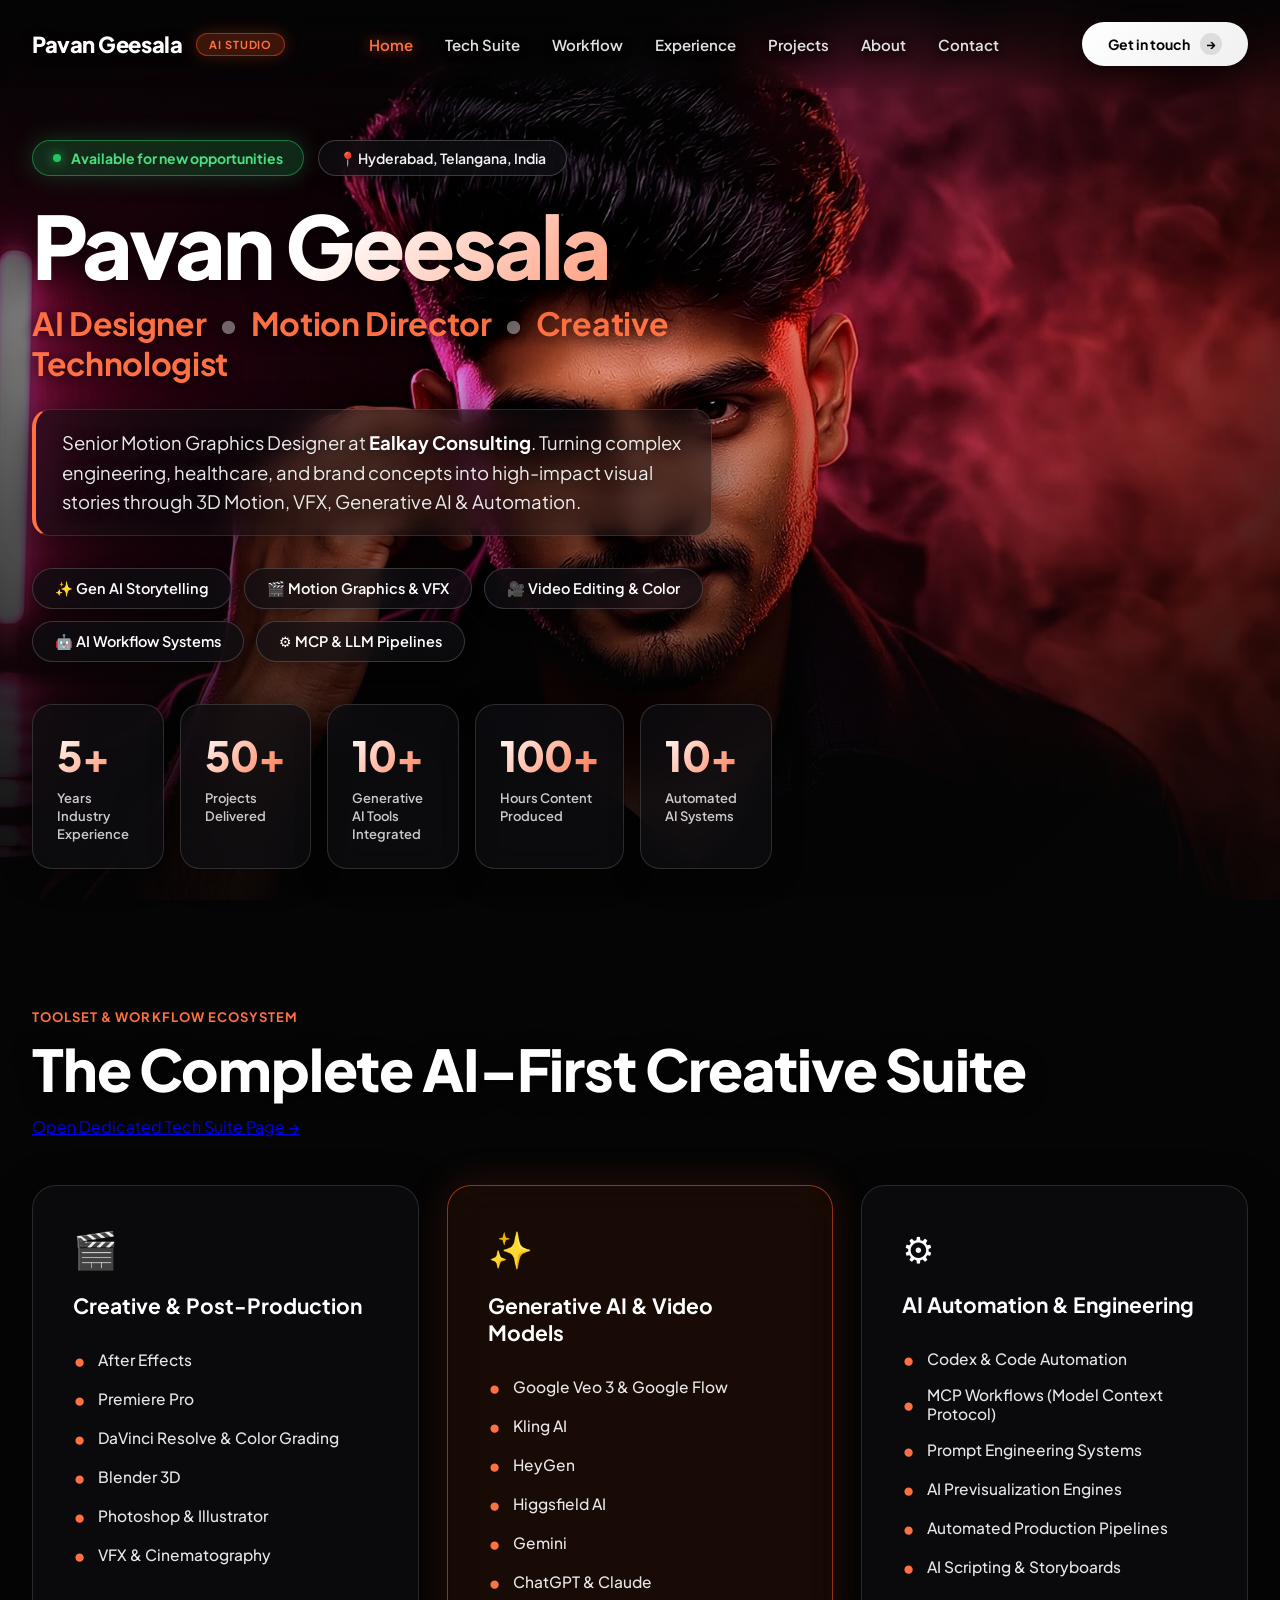
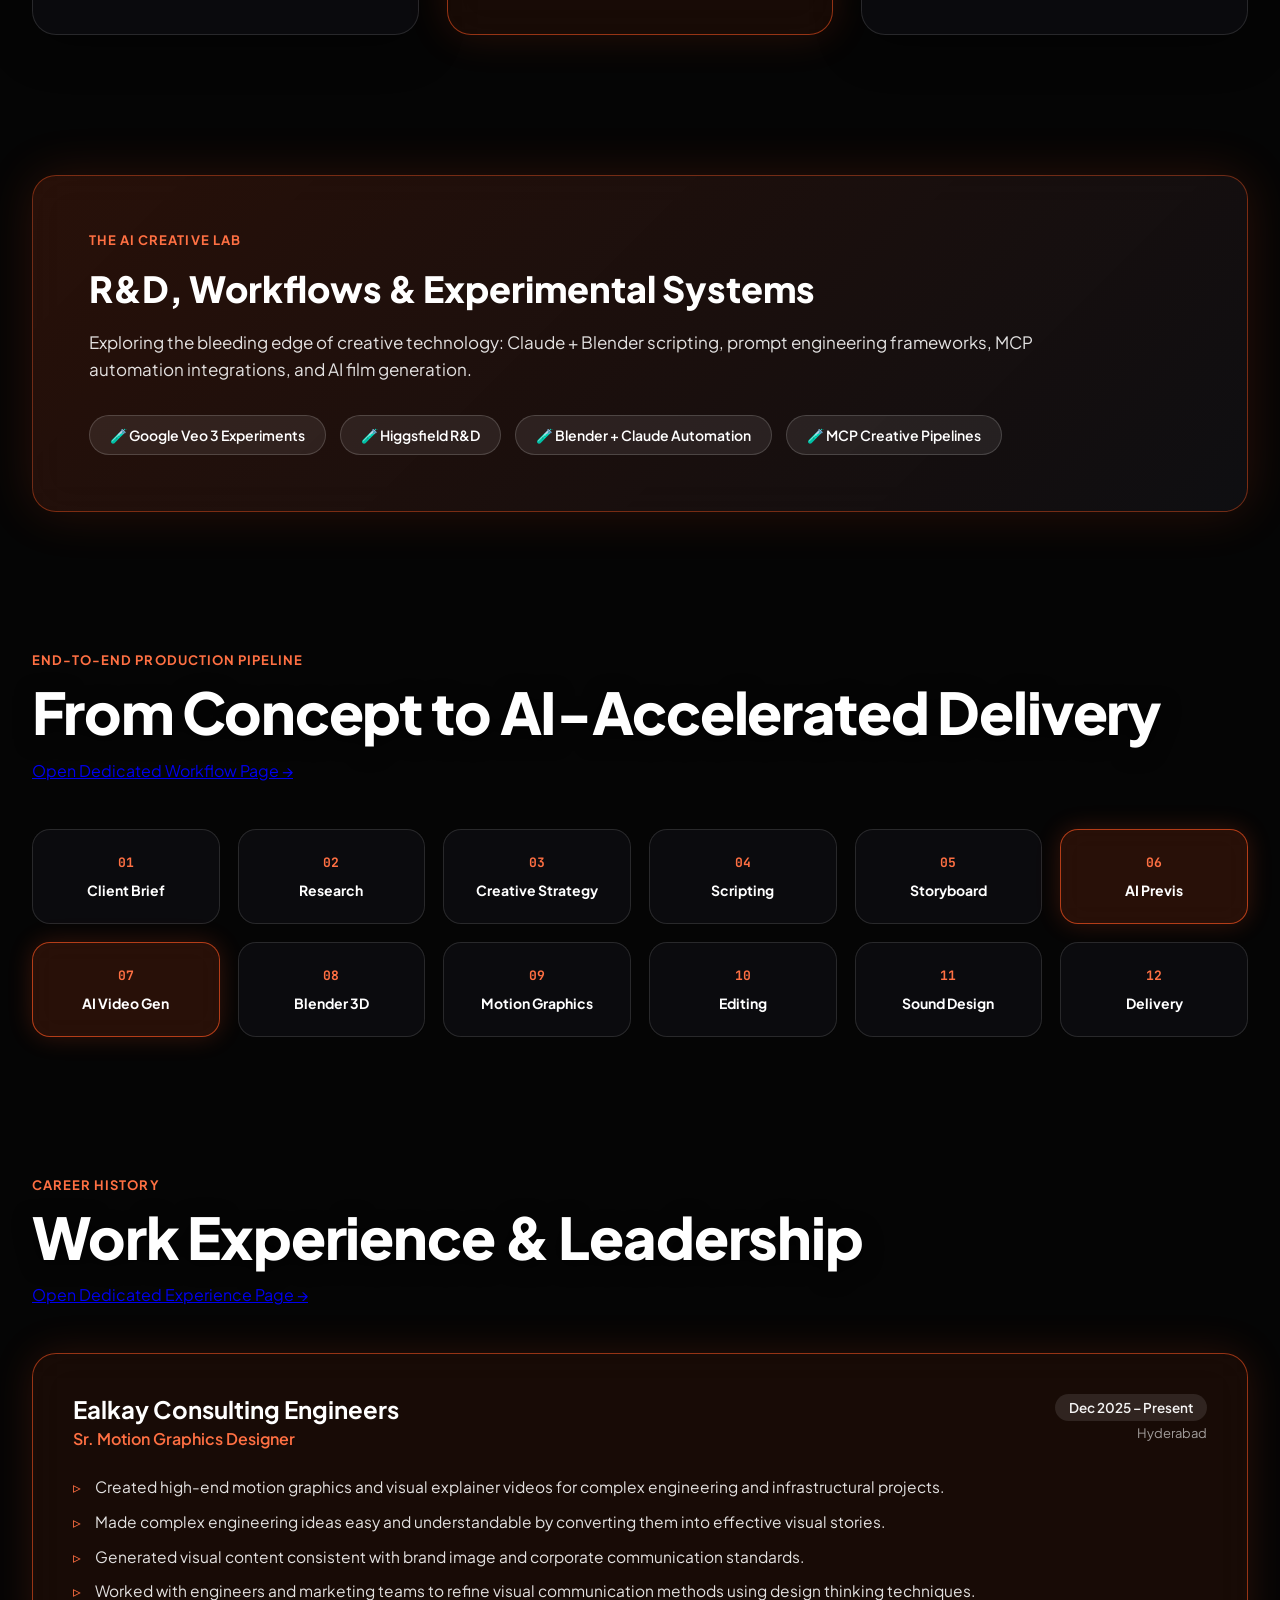
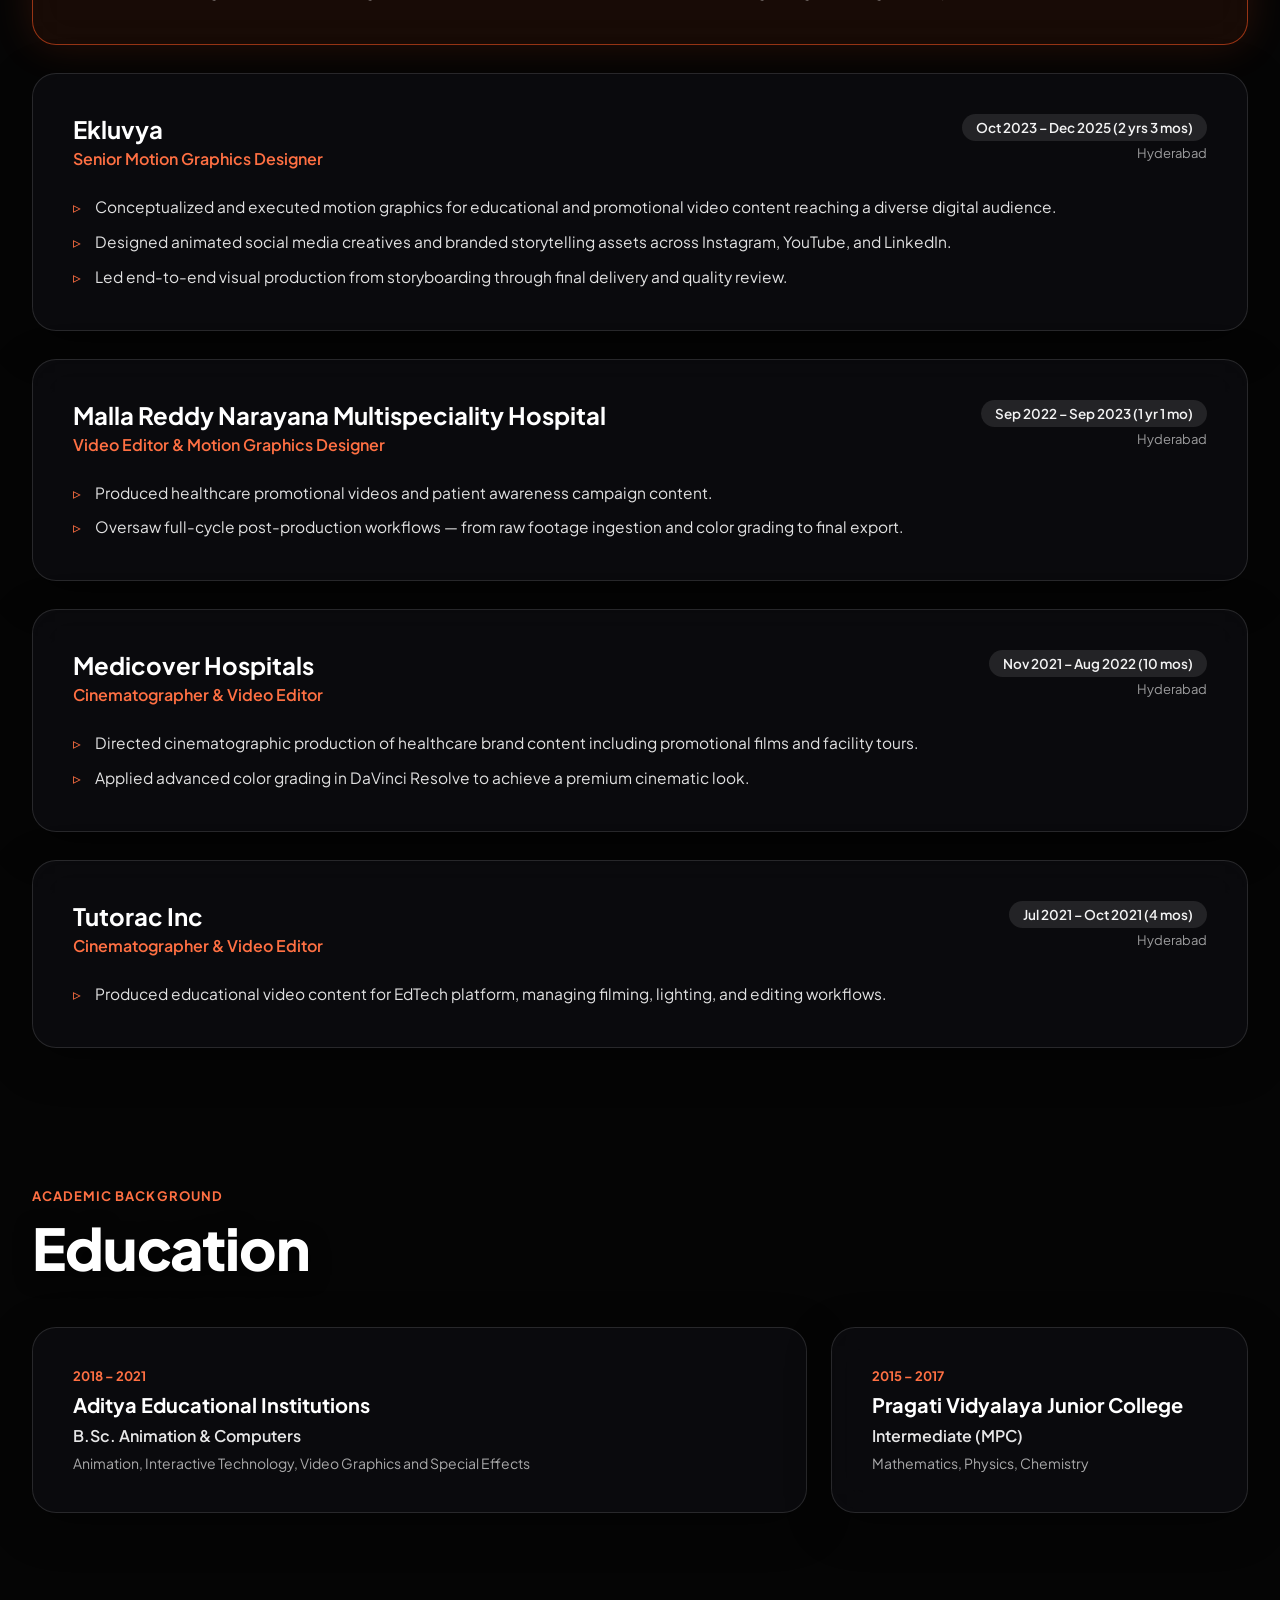
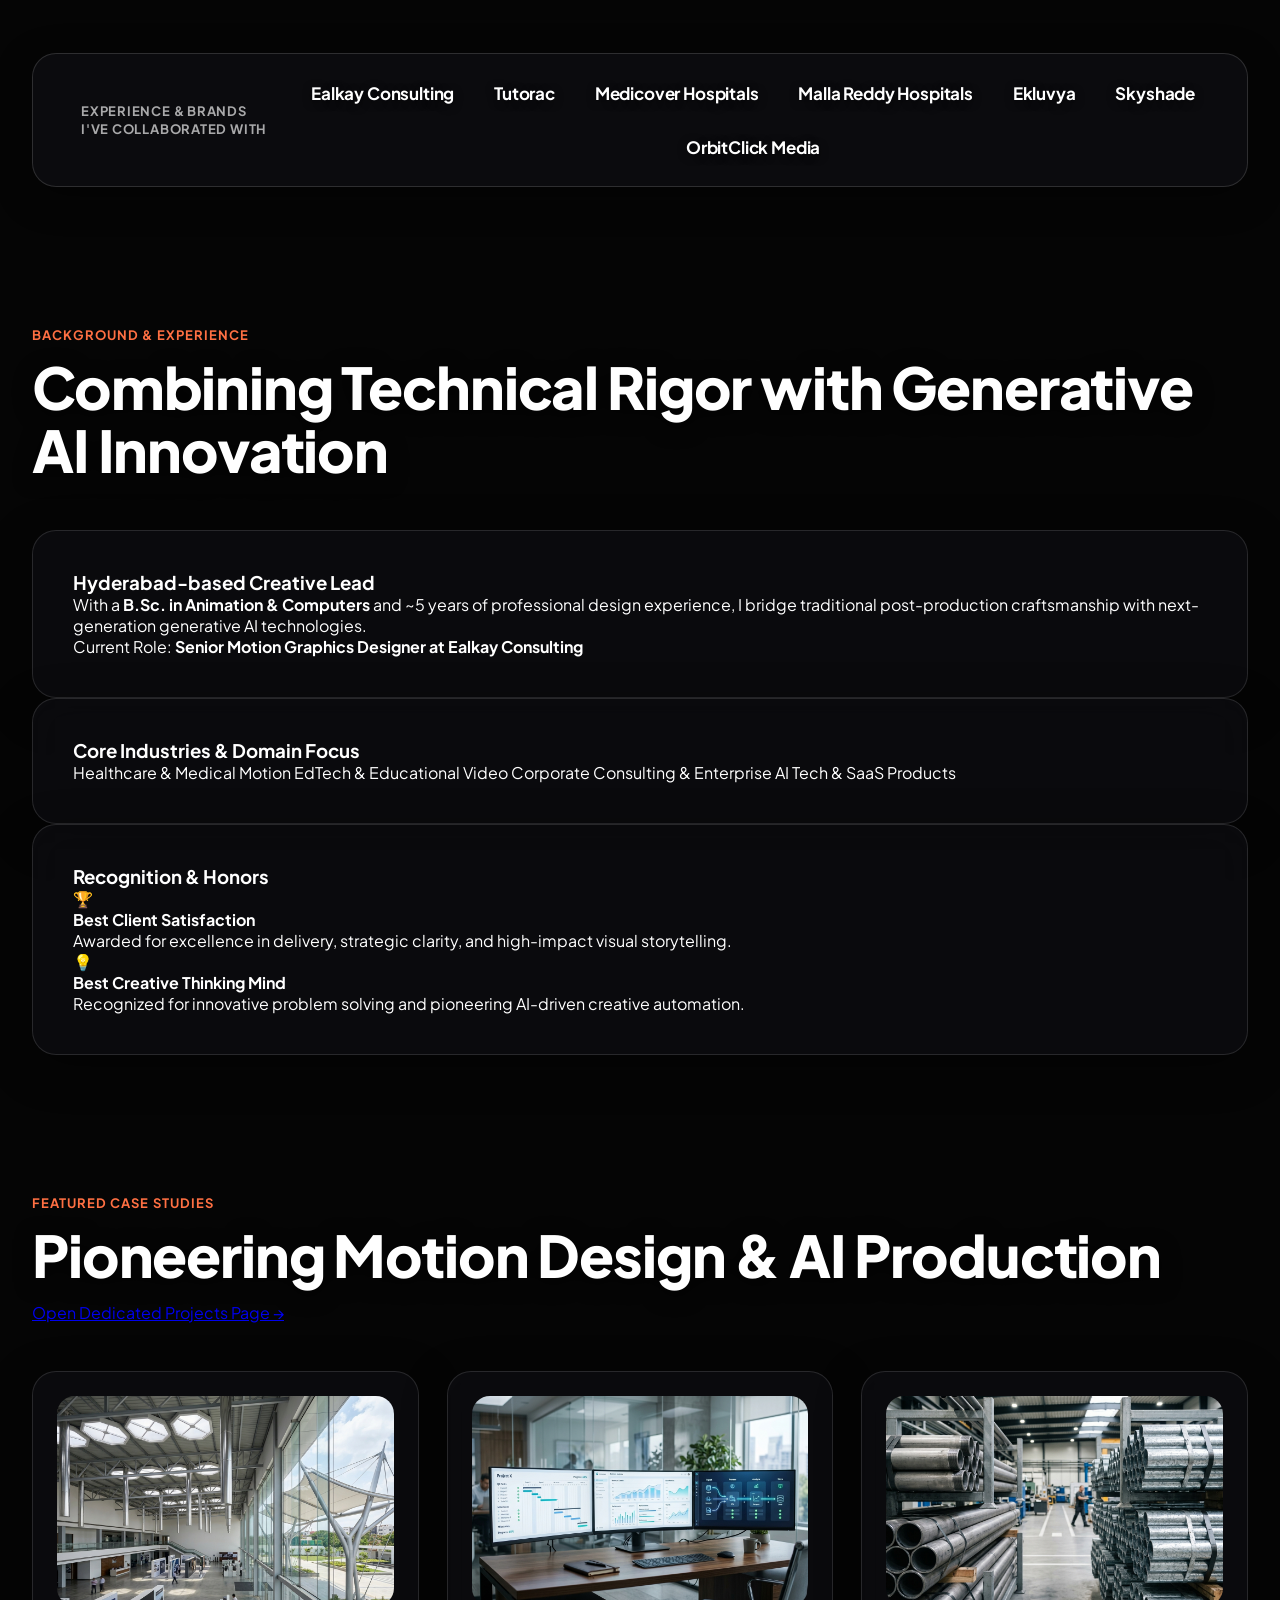
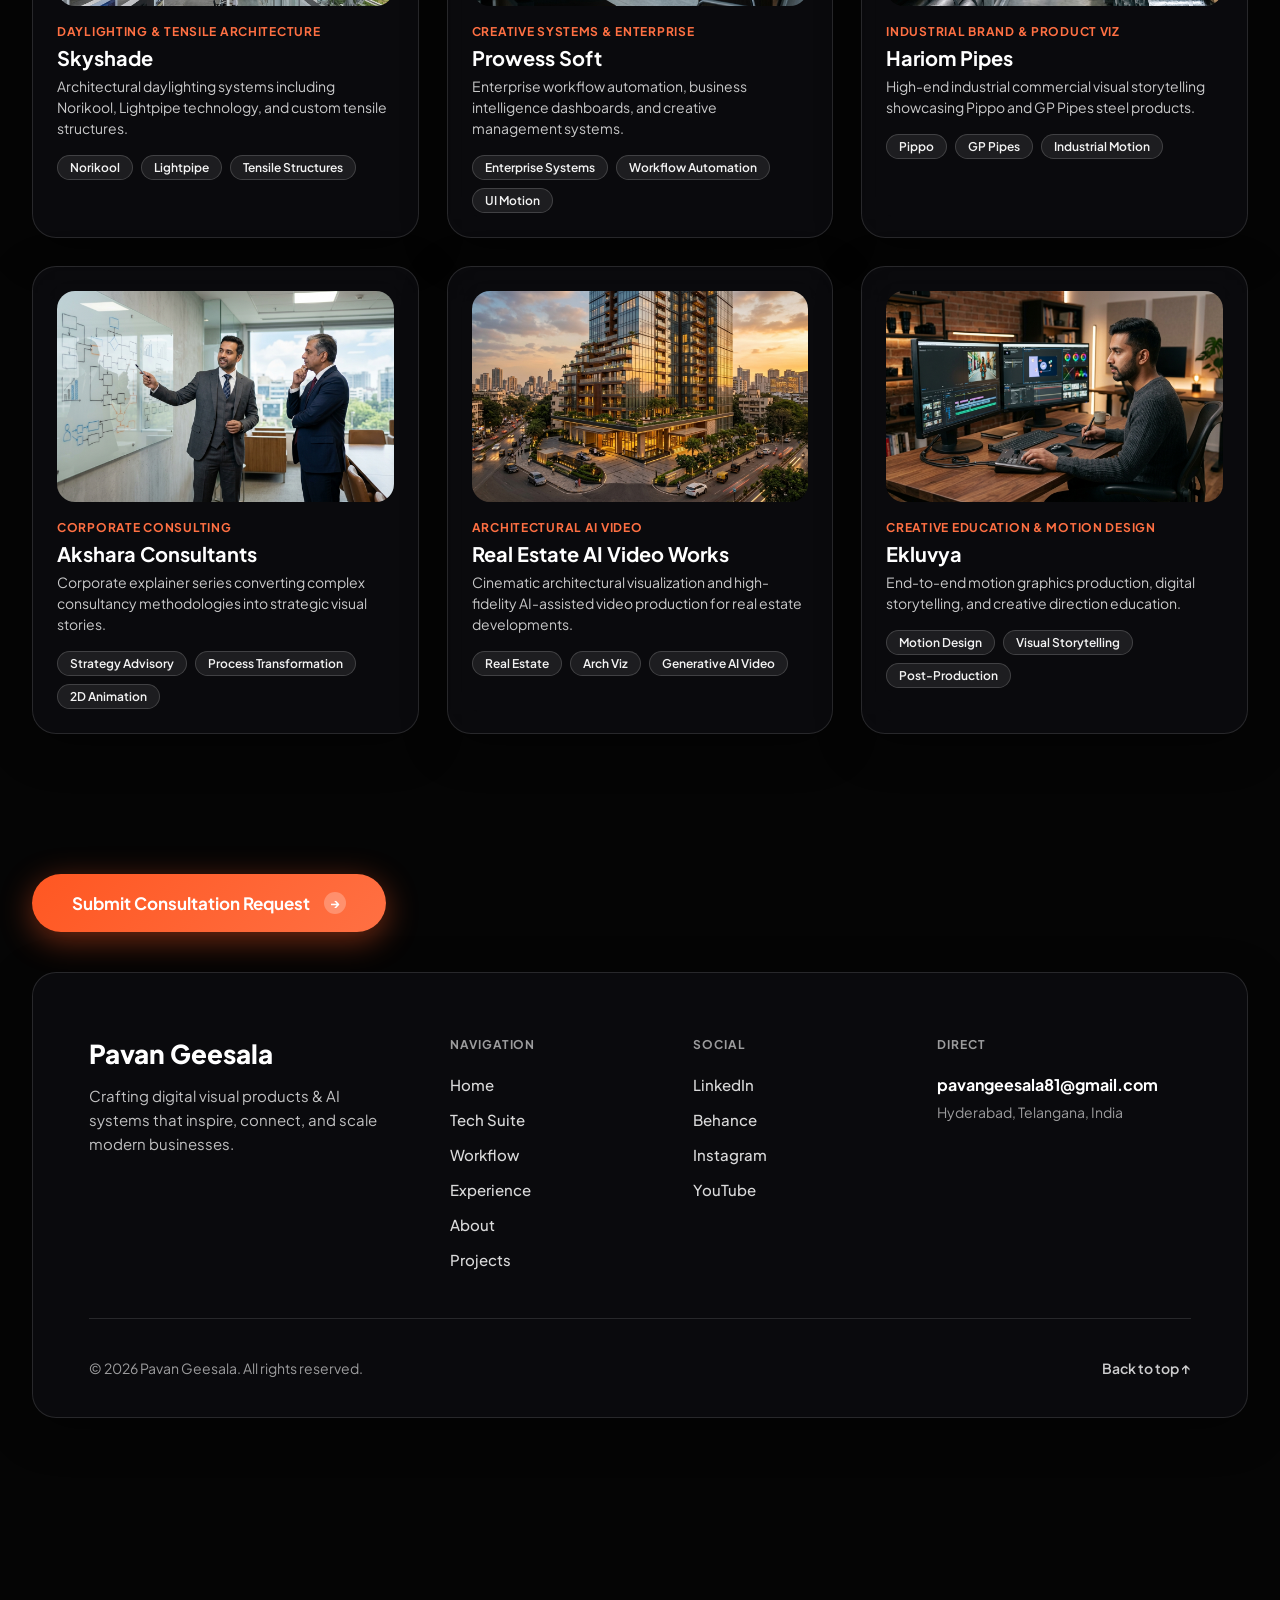
==== commit ea8c1fdd: "Update portfolio case studies, custom visuals, and 240-frame scroll animation" ====
--- a/index.html
+++ b/index.html
@@ -1,1662 +1,533 @@
 <!DOCTYPE html>
 <html lang="en">
+
 <head>
-<meta charset="UTF-8"/>
-<meta name="google-site-verification" content="qvw9LXG902KnnAI_kv__ByFNrE7zeANPfkP_LTcjiFw" />
-<meta name="google-site-verification" content="LLEOh8JpLw4YSKqMGR1kVanaqE7imCqQFL0Fw_idiJ4" />
-<title>Pavan Geesala | Motion Graphics Designer in Hyderabad | Video Editor</title>
-<meta name="description" content="Pavan Geesala is a Motion Graphics Designer in Hyderabad specializing in motion graphics, video editing, AI-generated visuals, and premium brand content for businesses and agencies." />
-<meta name="keywords" content="Motion Designer Hyderabad, Video Editor Hyderabad, Meta Ads Manager Hyderabad, Facebook Ads Expert India, Instagram Ads Specialist, Digital Marketing Hyderabad" />
-<meta name="author" content="Pavan Geesala" />
-<meta property="og:title" content="Pavan Geesala | Motion Designer & Video Editor" />
-<meta property="og:description" content="Portfolio of Pavan Geesala showcasing motion graphics, video editing, and visual storytelling work." />
-<meta property="og:type" content="website" />
-<meta property="og:url" content="https://pavan-geesala-portfolio-xi.vercel.app/" />
-<script type="application/ld+json">
-{
-  "@context": "https://schema.org",
-  "@type": "ProfessionalService",
-  "name": "Pavan Geesala Motion Design",
-  "image": "https://yourwebsite.com/image.jpg",
-  "address": {
-    "@type": "PostalAddress",
-    "addressLocality": "Hyderabad",
-    "addressCountry": "India"
-  },
-  "url": "https://yourwebsite.com",
-  "sameAs": [
-    "https://www.linkedin.com/in/pavan-geesala/",
-    "https://www.behance.net/pavannagraj"
-  ],
-  "serviceType": "Motion Graphics & Video Editing"
-}
-</script>
-<link href="https://fonts.googleapis.com/css2?family=Cormorant+Garamond:ital,wght@0,300;0,400;1,300;1,400;1,600&family=Barlow+Condensed:wght@700;800;900&family=Barlow:wght@400;500;600&display=swap" rel="stylesheet"/>
-<style>
-:root {
-  --black: #0e0e0e;
-  --white: #FFFFFF;
-  --off: #F8F4EE;
-  --muted: #888;
-  --amber: #D4860A;
-  --border: #E8E3DA;
-}
-*, *::before, *::after { box-sizing: border-box; margin: 0; padding: 0; }
-html { scroll-behavior: smooth; }
-body { font-family: 'Barlow', sans-serif; background: var(--black); color: var(--black); overflow-x: hidden; }
-/* ── NAV ── */
-nav {
-  position: sticky; top: 0; left: 0; right: 0; z-index: 200;
-  display: flex; align-items: center; justify-content: space-between;
-  padding: 1.2rem 3.5rem;
-  background: rgba(255,235,150,0.88);
-  backdrop-filter: blur(14px);
-  -webkit-backdrop-filter: blur(14px);
-  border-bottom: 1px solid rgba(212,134,10,0.12);
-}
-.nav-logo {
-  font-family: 'Cormorant Garamond', serif;
-  font-style: italic; font-weight: 600; font-size: 1.35rem;
-  color: var(--black);
-}
-.nav-links { display: flex; gap: 2.2rem; list-style: none; }
-.nav-links a {
-  font-size: 0.85rem; font-weight: 500;
-  color: var(--black); text-decoration: none; opacity: 0.65;
-  transition: opacity 0.2s;
-}
-.nav-links a:hover, .nav-links a.active { opacity: 1; }
-.nav-cta {
-  background: var(--black); color: var(--white);
-  padding: 0.62rem 1.6rem; border-radius: 999px;
-  font-size: 0.85rem; font-weight: 600; text-decoration: none;
-  transition: opacity 0.2s, transform 0.15s;
-}
-.nav-cta:hover { opacity: 0.82; transform: translateY(-1px); }
-.nav-hamburger { display: none; flex-direction: column; gap: 5px; cursor: pointer; padding: 4px; }
-.nav-hamburger span { display: block; width: 24px; height: 2px; background: var(--black); border-radius: 2px; transition: all 0.3s; }
-
-/* ── HERO ── */
-.hero {
-  position: relative; width: 100%;
-  min-height: calc(100vh - 64px);
-  background: radial-gradient(ellipse 80% 70% at 50% 40%, #FFE17A 0%, #FFD580 18%, #FBBF5A 38%, #F5E8C8 62%, #F8F4EE 82%, #FFFFFF 100%);
-  overflow: hidden;
-  display: flex; flex-direction: column; justify-content: flex-end;
-}
-.seo-heading {
-  position: absolute;
-  width: 1px;
-  height: 1px;
-  margin: -1px;
-  padding: 0;
-  overflow: hidden;
-  clip: rect(0 0 0 0);
-  white-space: nowrap;
-  border: 0;
-}
-/* BIG ITALIC GREETING */
-.hero-greeting {
-  position: absolute;
-  top: 15%; left: 50%; transform: translateX(-50%);
-  font-family: 'Cormorant Garamond', serif;
-  font-style: italic; font-weight: 300;
-  font-size: clamp(5rem, 14vw, 13rem);
-  line-height: 1; letter-spacing: -3px;
-  color: var(--black); opacity: 0.92;
-  white-space: nowrap; pointer-events: none; z-index: 1;
-  animation: fadeIn 0.8s ease 0.1s both;
-  width: 100%; text-align: center;
-  display: flex; justify-content: space-between; align-items: center;
-  padding: 0 5%;
-}
-.hero-greeting span { display: inline-block; }
-.hero-greeting span:first-child { padding-left: 350px; }
-.hero-greeting span:last-child { padding-right: 178px; margin-bottom: -5px; }
-
-/* AVATAR AREA — decorative motion element */
-.hero-avatar-wrap {
-  position: absolute;
-  bottom: 0; left: 50%; transform: translateX(-50%);
-  height: 90%; width: auto;
-  z-index: 3;
-  display: flex; align-items: flex-end; justify-content: center;
-  animation: slideUp 0.9s ease 0.15s both;
-  pointer-events: none;
-}
-.hero-photo {
-    height: 880px;
-    width: auto;
-    object-fit: contain;
-    margin-left: -584px;
-    margin-bottom: -70px;
-    margin-top: -48px;
-}
-.hero-avatar-inner {
-  display: none;
-}
-.hero-initials {
-  display: none;
-}
-
-/* AVAILABILITY PILL */
-.avail-pill {
-  position: absolute; left: 4%; top: 50%;
-  display: flex; align-items: center; gap: 0.5rem;
-  background: var(--white); color: var(--black);
-  font-size: 0.82rem; font-weight: 500;
-  padding: 0.5rem 1rem; border-radius: 999px;
-  box-shadow: 0 4px 20px rgba(0,0,0,0.08);
-  z-index: 5;
-  animation: fadeIn 0.7s ease 0.5s both;
-  white-space: nowrap;
-}
-.avail-dot { width: 8px; height: 8px; background: #F57F00; border-radius: 50%; animation: pulse 2s infinite; }
-@keyframes pulse { 0%,100%{opacity:1;transform:scale(1)} 50%{opacity:0.3;transform:scale(1.7)} }
-
-/* SPECIALTY TEXT */
-.hero-specialty {
-  position: absolute; right: 4%; bottom: 40%;
-  max-width: 200px; text-align: right;
-  font-size: 0.88rem; line-height: 1.7;
-  color: var(--black); opacity: 0.72; z-index: 5;
-  animation: fadeIn 0.7s ease 0.55s both;
-}
-
-/* BOTTOM NAME + ROLE */
-.hero-bottom {
-  position: relative; z-index: 4;
-  display: flex; align-items: flex-end; justify-content: space-between;
-  padding: 0 3.5rem 2.5rem; pointer-events: none;
-}
-.hero-name {
-  font-family: 'Barlow Condensed', sans-serif; font-weight: 900;
-  font-size: clamp(3.5rem, 10.5vw, 10rem);
-  line-height: 0.88; letter-spacing: -1px;
-  color: var(--black); text-transform: uppercase;
-  animation: slideUp 0.75s ease 0.2s both;
-}
-.hero-name-small {
-  font-family: 'Barlow Condensed', sans-serif; font-weight: 700;
-  font-size: clamp(0.9rem, 2vw, 1.6rem);
-  color: var(--black); opacity: 0.6; letter-spacing: 1px;
-  text-transform: uppercase; margin-bottom: 0.3rem;
-  animation: slideUp 0.7s ease 0.22s both;
-}
-.hero-role {
-  font-family: 'Barlow Condensed', sans-serif; font-weight: 900;
-  text-transform: uppercase;
-  font-size: clamp(1.6rem, 5vw, 4.2rem);
-  line-height: 0.88; letter-spacing: -0.5px;
-  color: var(--black); text-align: right;
-  animation: slideUp 0.75s ease 0.28s both;
-}
-
-@keyframes fadeIn { from{opacity:0} to{opacity:1} }
-@keyframes slideUp { from{opacity:0;transform:translateY(40px)} to{opacity:1;transform:translateY(0)} }
-
-/* ── TICKER ── */
-.ticker-bar {
-  background: var(--black); overflow: hidden;
-  height: 48px; display: flex; align-items: center;
-}
-.ticker-track {
-  display: flex; gap: 3rem; width: max-content;
-  animation: tick 24s linear infinite; white-space: nowrap; padding: 0 1.5rem;
-}
-.ti {
-  font-size: 0.75rem; font-weight: 600; letter-spacing: 1.5px;
-  text-transform: uppercase; color: rgba(255,255,255,0.5);
-  display: flex; align-items: center; gap: 0.8rem;
-}
-.ti::before { content: '◆'; font-size: 0.35rem; color: #F0B84A; }
-@keyframes tick { from{transform:translateX(0)} to{transform:translateX(-50%)} }
-
-/* ── ABOUT ── */
-.about-section {
-  background: var(--white);
-  display: grid; grid-template-columns: 1fr 1.5fr;
-  padding: 6rem 3.5rem; gap: 5rem; align-items: center;
-  border-bottom: 1px solid var(--border);
-}
-.about-label {
-  font-size: 0.7rem; font-weight: 600; letter-spacing: 3px;
-  text-transform: uppercase; color: var(--amber); margin-bottom: 1.2rem;
-  display: flex; align-items: center; gap: 0.6rem;
-}
-.about-label::before { content: ''; width: 20px; height: 1px; background: var(--amber); }
-.about-h2 {
-  font-family: 'Cormorant Garamond', serif;
-  font-size: clamp(2.4rem, 5vw, 4.5rem);
-  font-weight: 300; line-height: 1.05; letter-spacing: -1.5px;
-  color: var(--black); margin-bottom: 1.5rem;
-}
-.about-h2 em { font-style: italic; }
-.about-p { font-size: 0.9rem; color: var(--muted); line-height: 1.85; margin-bottom: 1rem; }
-.about-p strong { color: var(--black); }
-.about-stats { display: flex; gap: 2.5rem; margin-top: 2rem; flex-wrap: wrap; }
-.a-stat-num {
-  font-family: 'Barlow Condensed', sans-serif;
-  font-size: 2.8rem; font-weight: 900; color: var(--black);
-  line-height: 1; letter-spacing: -1px;
-}
-.a-stat-lbl { font-size: 0.72rem; color: var(--muted); font-weight: 500; margin-top: 3px; }
-.awards-stack { display: flex; flex-direction: column; gap: 1rem; }
-.award-row {
-  display: flex; align-items: center; gap: 1.2rem;
-  padding: 1.2rem 1.4rem; border: 1px solid var(--border); border-radius: 16px;
-  transition: box-shadow 0.2s, transform 0.2s;
-}
-.award-row:hover { box-shadow: 0 8px 28px rgba(0,0,0,0.06); transform: translateY(-2px); }
-.award-icon-wrap {
-  width: 44px; height: 44px; border-radius: 12px;
-  background: #FEF3DC; display: flex; align-items: center;
-  justify-content: center; font-size: 1.3rem; flex-shrink: 0;
-}
-.award-title { font-size: 0.88rem; font-weight: 700; color: var(--black); }
-.award-org { font-size: 0.73rem; color: var(--amber); font-weight: 500; margin-top: 2px; }
-.tools-wrap { display: flex; flex-wrap: wrap; gap: 0.5rem; margin-top: 1.5rem; }
-.tool-chip {
-  font-size: 0.76rem; font-weight: 500; color: var(--muted);
-  border: 1px solid var(--border); border-radius: 999px;
-  padding: 0.3rem 0.85rem; transition: color 0.2s, border-color 0.2s;
-}
-.tool-chip:hover { color: var(--black); border-color: var(--black); }
-
-/* ── WHY WORK WITH ME ── */
-.why-section {
-  background: var(--off);
-  padding: 6rem 3.5rem;
-  border-bottom: 1px solid var(--border);
-}
-.why-inner {
-  max-width: 1180px;
-  margin: 0 auto;
-  display: grid;
-  grid-template-columns: 1.4fr 1fr;
-  gap: 2.5rem;
-  align-items: start;
-}
-.why-label {
-  font-size: 0.72rem; font-weight: 700; letter-spacing: 3px;
-  text-transform: uppercase; color: var(--amber); margin-bottom: 1rem;
-  display: inline-flex; align-items: center; gap: 0.7rem;
-}
-.why-label::before { content: ''; width: 24px; height: 1px; background: var(--amber); }
-.why-h2 {
-  font-family: 'Cormorant Garamond', serif;
-  font-size: clamp(2.4rem, 4vw, 4rem);
-  font-weight: 300; line-height: 1.05; letter-spacing: -1.25px;
-  color: var(--black);
-  margin: 0;
-}
-.why-list {
-  display: grid;
-  grid-template-columns: repeat(2, minmax(0, 1fr));
-  gap: 1.25rem;
-}
-.why-card {
-  background: var(--white);
-  border: 1px solid var(--border);
-  border-radius: 24px;
-  padding: 2rem;
-  min-height: 170px;
-  display: flex;
-  flex-direction: column;
-  gap: 0.9rem;
-  transition: transform 0.25s ease, box-shadow 0.25s ease;
-}
-.why-card:hover { transform: translateY(-4px); box-shadow: 0 22px 50px rgba(0,0,0,0.08); }
-.why-icon {
-  width: 44px; height: 44px; border-radius: 16px;
-  display: grid; place-items: center;
-  font-family: 'Barlow Condensed', sans-serif;
-  font-weight: 900; font-size: 1rem;
-  color: var(--amber);
-  background: rgba(212,134,10,0.14);
-}
-.why-card h3 {
-  font-family: 'Barlow Condensed', sans-serif;
-  font-size: 1.05rem; font-weight: 800;
-  color: var(--black);
-  margin: 0;
-  letter-spacing: 0.5px;
-}
-.why-card p {
-  font-size: 0.9rem; color: var(--muted); line-height: 1.8;
-  margin: 0;
-}
-
-/* ── SERVICES ── */
-.services-section { padding: 6rem 3.5rem; background: var(--off); border-bottom: 1px solid var(--border); }
-.sec-head {
-  display: flex; align-items: flex-end; justify-content: space-between;
-  margin-bottom: 3rem; gap: 2rem; flex-wrap: wrap;
-}
-.sec-h2 {
-  font-family: 'Cormorant Garamond', serif;
-  font-size: clamp(2.2rem, 4vw, 3.8rem);
-  font-weight: 300; line-height: 1; letter-spacing: -1.5px; color: var(--black);
-}
-.sec-h2 em { font-style: italic; }
-.sec-sub { font-size: 0.88rem; color: var(--muted); line-height: 1.7; max-width: 340px; }
-.svc-grid { display: grid; grid-template-columns: repeat(3, 1fr); gap: 1px; background: var(--border); }
-.svc-card {
-  background: var(--white); padding: 2.5rem 2rem 2rem;
-  transition: background 0.25s; cursor: default;
-}
-.svc-card:hover { background: var(--black); }
-.svc-card:hover .svc-name, .svc-card:hover .svc-num { color: var(--white); }
-.svc-card:hover .svc-desc { color: rgba(255,255,255,0.5); }
-.svc-num {
-  font-family: 'Barlow Condensed', sans-serif;
-  font-size: 3rem; font-weight: 900; color: var(--border);
-  line-height: 1; letter-spacing: -1px; margin-bottom: 1.4rem;
-  transition: color 0.25s;
-}
-.svc-ic { font-size: 2rem; display: block; margin-bottom: 0.8rem; }
-.svc-name {
-  font-family: 'Barlow Condensed', sans-serif;
-  font-size: 1.2rem; font-weight: 800; text-transform: uppercase;
-  letter-spacing: 1px; color: var(--black); margin-bottom: 0.6rem;
-  transition: color 0.25s;
-}
-.svc-desc { font-size: 0.82rem; color: var(--muted); line-height: 1.7; transition: color 0.25s; }
-
-/* ── EXPERIENCE ── */
-.exp-section { background: var(--white); padding: 6rem 3.5rem; border-bottom: 1px solid var(--border); }
-.exp-grid { display: grid; grid-template-columns: 1fr 1fr; gap: 4rem; margin-top: 3rem; }
-.exp-list { display: flex; flex-direction: column; }
-.exp-item {
-  display: grid; grid-template-columns: 100px 1fr;
-  gap: 1.5rem; padding: 1.4rem 0; border-bottom: 1px solid var(--border);
-  transition: padding-left 0.2s;
-}
-.exp-item:last-child { border-bottom: none; }
-.exp-item:hover { padding-left: 0.5rem; }
-.exp-yr { font-size: 0.72rem; color: var(--muted); line-height: 1.6; padding-top: 3px; }
-.exp-co { font-size: 0.68rem; font-weight: 600; letter-spacing: 2px; text-transform: uppercase; color: var(--amber); margin-bottom: 3px; }
-.exp-ro { font-family: 'Cormorant Garamond', serif; font-size: 1.15rem; font-weight: 600; color: var(--black); margin-bottom: 4px; }
-.exp-de { font-size: 0.79rem; color: var(--muted); line-height: 1.65; }
-.edu-card {
-  background: #FEF3DC; border-radius: 20px;
-  padding: 2.5rem; border: 1px solid rgba(212,134,10,0.15); height: fit-content;
-}
-.edu-label { font-size: 0.68rem; font-weight: 700; letter-spacing: 3px; text-transform: uppercase; color: var(--amber); margin-bottom: 1.2rem; }
-.edu-title { font-family: 'Cormorant Garamond', serif; font-size: 2rem; font-weight: 300; font-style: italic; color: var(--black); line-height: 1.1; margin-bottom: 1.8rem; }
-.edu-item { padding: 1rem 0; border-bottom: 1px solid rgba(212,134,10,0.12); }
-.edu-item:last-child { border-bottom: none; }
-.edu-deg { font-size: 0.85rem; font-weight: 600; color: var(--black); }
-.edu-sch { font-size: 0.76rem; color: var(--amber); font-weight: 500; margin-top: 3px; }
-.edu-yr { font-size: 0.7rem; color: var(--muted); margin-top: 2px; }
-
-/* ── TESTIMONIAL ── */
-.testi-section { background: var(--black); padding: 7rem 3.5rem; }
-.testi-inner { max-width: 900px; margin: 0 auto; text-align: center; }
-.testi-qmark { font-family: 'Cormorant Garamond', serif; font-size: 8rem; font-style: italic; font-weight: 300; color: var(--amber); opacity: 0.35; line-height: 0.5; display: block; margin-bottom: 0.5rem; }
-.testi-quote { font-family: 'Cormorant Garamond', serif; font-size: clamp(1.3rem, 2.8vw, 2.4rem); font-style: italic; font-weight: 300; color: var(--white); line-height: 1.5; margin-bottom: 2.5rem; }
-.testi-by { display: flex; align-items: center; justify-content: center; gap: 1rem; }
-.testi-av { width: 46px; height: 46px; border-radius: 12px; background: rgba(255,255,255,0.06); display: flex; align-items: center; justify-content: center; font-size: 1.3rem; }
-.testi-name { font-size: 0.85rem; font-weight: 700; color: var(--white); }
-.testi-role-lbl { font-size: 0.72rem; color: rgba(255,255,255,0.4); margin-top: 1px; }
-
-/* ── CTA ── */
-.cta-section { background: var(--off); padding: 7rem 3.5rem; border-top: 1px solid var(--border); }
-.cta-inner { display: grid; grid-template-columns: 1.2fr 0.8fr; gap: 5rem; align-items: center; }
-.cta-h2 { font-family: 'Cormorant Garamond', serif; font-size: clamp(2.8rem, 6vw, 5.5rem); font-weight: 300; line-height: 1.0; letter-spacing: -2px; color: var(--black); }
-.cta-h2 em { font-style: italic; }
-.cta-sub { font-size: 0.88rem; color: var(--muted); line-height: 1.75; margin-top: 1.5rem; }
-.cta-right { display: flex; flex-direction: column; gap: 1rem; }
-.cta-link-row {
-  display: flex; align-items: center; gap: 0.9rem;
-  padding: 1.2rem 1.5rem; background: var(--white);
-  border-radius: 16px; border: 1px solid var(--border);
-  text-decoration: none; color: var(--black);
-  transition: box-shadow 0.2s, transform 0.15s;
-}
-.cta-link-row:hover { box-shadow: 0 8px 28px rgba(0,0,0,0.08); transform: translateY(-2px); }
-.cta-link-icon { font-size: 1.2rem; flex-shrink: 0; }
-.cta-link-label { font-size: 0.7rem; font-weight: 600; text-transform: uppercase; letter-spacing: 1.5px; color: var(--muted); margin-bottom: 1px; }
-.cta-link-val { font-size: 0.81rem; font-weight: 600; color: var(--black); word-break: break-all; }
-.btn-big {
-  display: inline-flex; align-items: center; gap: 0.7rem;
-  background: var(--black); color: var(--white);
-  padding: 1rem 2rem; border-radius: 999px;
-  font-size: 0.88rem; font-weight: 700; text-decoration: none;
-  margin-top: 1.5rem; width: fit-content;
-  transition: opacity 0.2s, transform 0.15s;
-}
-.btn-big:hover { opacity: 0.82; transform: translateY(-2px); }
-
-/* ── FOOTER ── */
-footer {
-  background: var(--black); padding: 2rem 3.5rem;
-  display: flex; align-items: center; justify-content: space-between; flex-wrap: wrap; gap: 1rem;
-}
-.f-logo { font-family: 'Cormorant Garamond', serif; font-style: italic; font-weight: 600; font-size: 1.2rem; color: var(--white); }
-.f-copy,
-.f-geo { font-size: 0.73rem; color: rgba(255,255,255,0.72); }
-.f-links {
-  position: static; padding: 0; background: transparent; border: 0;
-  backdrop-filter: none; -webkit-backdrop-filter: none;
-  display: flex; gap: 1.5rem; flex-wrap: wrap;
-}
-.f-links a { font-size: 0.76rem; color: rgba(255,255,255,0.78); text-decoration: none; transition: color 0.2s; }
-.f-links a:hover { color: var(--white); }
-
-/* REVEAL */
-.reveal { opacity: 0; transform: translateY(26px); transition: opacity 0.65s ease, transform 0.65s ease; }
-.reveal.visible { opacity: 1; transform: translateY(0); }
-
-/* ═══════════════════════════════════════
-   MOBILE RESPONSIVE — max 768px
-═══════════════════════════════════════ */
-@media (max-width: 768px) {
-
-  /* NAV */
-  nav { padding: 1rem 1.5rem; }
-  .nav-links { display: none; flex-direction: column; gap: 0; position: absolute; top: 100%; left: 0; right: 0; background: var(--white); border-bottom: 1px solid var(--border); padding: 0.5rem 0; z-index: 200; }
-  .nav-links.open { display: flex; }
-  .nav-links a { padding: 0.9rem 1.5rem; border-bottom: 1px solid var(--border); opacity: 1; font-size: 0.95rem; }
-  .nav-links li:last-child a { border-bottom: none; }
-  .nav-cta { display: none; }
-  .nav-hamburger { display: flex; }
-
-  /* HERO */
-  .hero { min-height: 100svh; justify-content: flex-end; }
-  .hero-greeting {
-    font-size: clamp(3.5rem, 18vw, 6rem);
-    top: 20%; padding: 0 4%;
-    flex-direction: column; gap: 0; text-align: center;
-    justify-content: center; align-items: center;
-    letter-spacing: -1px;
-  }
-  .hero-avatar-wrap { height: 70%; }
-  .avail-pill { left: 50%; top: auto; bottom: 42%; transform: translateX(-50%); font-size: 0.75rem; white-space: nowrap; }
-  .hero-specialty { display: none; }
-  .hero-bottom {
-    flex-direction: column; align-items: flex-start;
-    padding: 0 1.5rem 2rem; gap: 0.5rem;
-  }
-  .hero-name { font-size: clamp(3rem, 16vw, 6rem); }
-  .hero-name-small { font-size: 0.85rem; }
-  .hero-role { font-size: clamp(1.4rem, 8vw, 3rem); text-align: left; }
-
-  /* ABOUT */
-  .about-section { grid-template-columns: 1fr; padding: 3.5rem 1.5rem; gap: 2.5rem; }
-  .about-h2 { font-size: clamp(2rem, 8vw, 3rem); }
-  .about-stats { gap: 1.5rem; }
-
-  /* WHY WORK WITH ME */
-  .why-section { padding: 3.5rem 1.5rem; }
-  .why-list { grid-template-columns: 1fr; }
-  .why-card { padding: 1.5rem; }
-  .why-h2 { font-size: clamp(1.9rem, 8vw, 2.6rem); }
-
-  /* SERVICES */
-  .services-section { padding: 3.5rem 1.5rem; }
-  .sec-head { flex-direction: column; align-items: flex-start; gap: 0.8rem; margin-bottom: 2rem; }
-  .svc-grid { grid-template-columns: 1fr; }
-  .svc-card { padding: 1.8rem 1.5rem; }
-
-  /* EXPERIENCE */
-  .exp-section { padding: 3.5rem 1.5rem; }
-  .exp-grid { grid-template-columns: 1fr; gap: 2.5rem; }
-  .exp-item { grid-template-columns: 80px 1fr; gap: 1rem; }
-
-  /* TESTIMONIAL */
-  .testi-section { padding: 4rem 1.5rem; }
-  .testi-qmark { font-size: 5rem; }
-  .testi-quote { font-size: clamp(1.1rem, 5vw, 1.5rem); }
-
-  /* CTA */
-  .cta-section { padding: 4rem 1.5rem; }
-  .cta-inner { grid-template-columns: 1fr; gap: 2.5rem; align-items: stretch; }
-  .cta-right { gap: 1rem; }
-  .cta-link-row {
-    width: 100%;
-    min-width: 0;
-    padding: 1.1rem 1.5rem;
-  }
-  .cta-link-val { font-size: 0.76rem; }
-  .btn-big { width: 100%; justify-content: center; }
-
-  /* FOOTER */
-  footer { padding: 1.8rem 1.5rem; flex-direction: column; align-items: flex-start; gap: 0.8rem; }
-  .f-links { gap: 1rem; }
-}
-
-/* ═══════════════════════════════════════
-   TABLET — 769px to 1024px
-═══════════════════════════════════════ */
-@media (min-width: 769px) and (max-width: 1024px) {
-
-  nav { padding: 1.5rem 2rem; }
-  .nav-links { gap: 1.4rem; }
-
-  .hero-greeting { font-size: clamp(5rem, 10vw, 8rem); }
-  .hero-avatar-wrap { height: 80%; }
-  .hero-bottom { padding: 0 2rem 2rem; }
-  .hero-name { font-size: clamp(3rem, 9vw, 7rem); }
-
-  .about-section { padding: 4rem 2rem; gap: 3rem; }
-  .services-section { padding: 4rem 2rem; }
-  .svc-grid { grid-template-columns: repeat(2, 1fr); }
-
-  .exp-section { padding: 4rem 2rem; }
-  .exp-grid { gap: 2.5rem; }
-
-  .testi-section { padding: 5rem 2rem; }
-  .cta-section { padding: 5rem 2rem; }
-  .cta-inner { gap: 3rem; }
-
-  footer { padding: 2rem 2rem; }
-}
-
-/* ── WORKS PAGE STYLES ── */
-:root {
-  --black: #0e0e0e;
-  --white: #FFFFFF;
-  --off: #F8F4EE;
-  --muted: #888;
-  --amber: #D4860A;
-  --amber-bg: #FEF3DC;
-  --border: #E8E3DA;
-  --teal: #1A6E63;
-  --teal-bg: #E0F0EE;
-}
-*, *::before, *::after { box-sizing: border-box; margin: 0; padding: 0; }
-html { scroll-behavior: smooth; }
-body { font-family: 'Barlow', sans-serif; background: var(--off); color: var(--black); overflow-x: hidden; }
-
-/* ── NAV ── */
-nav {
-  position: sticky; top: 0; z-index: 200;
-  display: flex; align-items: center; justify-content: space-between;
-  padding: 1.2rem 3.5rem;
-  background: rgba(248,244,238,0.92);
-  backdrop-filter: blur(14px);
-  border-bottom: 1px solid var(--border);
-}
-.nav-logo {
-  font-family: 'Cormorant Garamond', serif;
-  font-style: italic; font-weight: 600; font-size: 1.35rem; color: var(--black);
-  text-decoration: none;
-}
-.nav-links { display: flex; gap: 2.2rem; list-style: none; }
-.nav-links a {
-  font-size: 0.85rem; font-weight: 500; color: var(--black);
-  text-decoration: none; opacity: 0.55; transition: opacity 0.2s;
-}
-.nav-links a:hover, .nav-links a.active { opacity: 1; }
-.nav-cta {
-  background: var(--black); color: var(--white);
-  padding: 0.62rem 1.6rem; border-radius: 999px;
-  font-size: 0.85rem; font-weight: 600; text-decoration: none;
-  transition: opacity 0.2s, transform 0.15s;
-}
-.nav-cta:hover { opacity: 0.82; transform: translateY(-1px); }
-.nav-hamburger { display: none; flex-direction: column; gap: 5px; cursor: pointer; padding: 4px; }
-.nav-hamburger span { display: block; width: 24px; height: 2px; background: var(--black); border-radius: 2px; }
-
-/* ── PAGE HERO ── */
-.page-hero {
-  background: var(--black);
-  padding: 6rem 3.5rem 5rem;
-  position: relative; overflow: hidden;
-}
-.page-hero::before {
-  content: 'WORKS';
-  position: absolute; right: -2rem; top: 50%; transform: translateY(-50%);
-  font-family: 'Barlow Condensed', sans-serif; font-weight: 900;
-  font-size: clamp(8rem, 18vw, 16rem); letter-spacing: -3px;
-  color: rgba(255,255,255,0.03); pointer-events: none; white-space: nowrap;
-  line-height: 1;
-}
-.page-hero-eyebrow {
-  font-size: 0.72rem; font-weight: 600; letter-spacing: 3px;
-  text-transform: uppercase; color: var(--amber);
-  display: flex; align-items: center; gap: 0.7rem;
-  margin-bottom: 1.2rem; animation: up 0.5s ease both;
-}
-.page-hero-eyebrow::before { content: ''; width: 24px; height: 1px; background: var(--amber); }
-.page-hero h1 {
-  font-family: 'Barlow Condensed', sans-serif; font-weight: 900;
-  font-size: clamp(3.5rem, 8vw, 7.5rem);
-  line-height: 0.9; letter-spacing: -2px; text-transform: uppercase;
-  color: var(--white); animation: up 0.6s ease 0.08s both;
-}
-.page-hero h1 em {
-  font-family: 'Cormorant Garamond', serif; font-style: italic;
-  font-weight: 300; color: var(--amber); letter-spacing: 0; text-transform: none;
-}
-.page-hero-sub {
-  font-size: 0.92rem; color: rgba(255,255,255,0.5); line-height: 1.75;
-  max-width: 520px; margin-top: 1.5rem;
-  animation: up 0.6s ease 0.16s both;
-}
-.hero-stats-row {
-  display: flex; gap: 3rem; margin-top: 3rem; flex-wrap: wrap;
-  animation: up 0.6s ease 0.24s both;
-}
-.hs-num {
-  font-family: 'Barlow Condensed', sans-serif; font-weight: 900;
-  font-size: 2.8rem; color: var(--white); line-height: 1; letter-spacing: -1px;
-}
-.hs-num span { color: var(--amber); }
-.hs-lbl { font-size: 0.7rem; color: rgba(255,255,255,0.4); letter-spacing: 1px; text-transform: uppercase; margin-top: 3px; }
-
-/* ── TICKER ── */
-.ticker-bar {
-  background: var(--amber); overflow: hidden;
-  height: 44px; display: flex; align-items: center;
-}
-.ticker-track {
-  display: flex; gap: 3rem; width: max-content;
-  animation: tick 20s linear infinite; white-space: nowrap; padding: 0 1.5rem;
-}
-.ti {
-  font-size: 0.72rem; font-weight: 700; letter-spacing: 2px;
-  text-transform: uppercase; color: var(--black);
-  display: flex; align-items: center; gap: 0.8rem;
-}
-.ti::before { content: '◆'; font-size: 0.35rem; }
-@keyframes tick { from{transform:translateX(0)} to{transform:translateX(-50%)} }
-
-/* ── SECTION WRAPPER ── */
-.section { padding: 5rem 3.5rem; }
-.section-label {
-  font-size: 0.7rem; font-weight: 700; letter-spacing: 3px;
-  text-transform: uppercase; color: var(--amber);
-  display: flex; align-items: center; gap: 0.7rem; margin-bottom: 0.8rem;
-}
-.section-label::before { content: ''; width: 20px; height: 1px; background: var(--amber); }
-.section-h2 {
-  font-family: 'Cormorant Garamond', serif;
-  font-size: clamp(2.2rem, 4vw, 3.5rem);
-  font-weight: 300; line-height: 1; letter-spacing: -1.5px; color: var(--black);
-  margin-bottom: 3rem;
-}
-.section-h2 em { font-style: italic; }
-
-/* ── PROJECTS GRID ── */
-.projects-bg { background: var(--white); border-bottom: 1px solid var(--border); }
-.projects-grid {
-  display: grid; grid-template-columns: repeat(3, 1fr);
-  gap: 1.2rem;
-}
-
-/* Featured project — full width */
-.proj-card {
-  background: var(--off); border: 1px solid var(--border);
-  border-radius: 20px; overflow: hidden;
-  transition: transform 0.25s, box-shadow 0.25s, border-color 0.25s;
-  display: flex; flex-direction: column;
-}
-.proj-card:hover {
-  transform: translateY(-5px);
-  box-shadow: 0 20px 50px rgba(0,0,0,0.08);
-  border-color: rgba(212,134,10,0.35);
-}
-.proj-card.featured {
-  grid-column: span 3;
-  display: grid; grid-template-columns: 1fr 1fr;
-}
-.proj-thumb {
-  aspect-ratio: 16/9; display: flex; align-items: center;
-  justify-content: center; font-size: 4rem;
-  position: relative; overflow: hidden;
-}
-.proj-card.featured .proj-thumb { aspect-ratio: auto; min-height: 260px; }
-.proj-thumb-icon {
-  position: relative; z-index: 2;
-  filter: drop-shadow(0 8px 20px rgba(0,0,0,0.15));
-}
-.proj-body { padding: 1.8rem 2rem; display: flex; flex-direction: column; flex: 1; }
-.proj-card.featured .proj-body { padding: 2.5rem; justify-content: center; }
-.proj-meta {
-  display: flex; align-items: center; gap: 0.7rem;
-  margin-bottom: 0.8rem; flex-wrap: wrap;
-}
-.proj-cat {
-  font-size: 0.65rem; font-weight: 700; letter-spacing: 2px;
-  text-transform: uppercase; color: var(--amber);
-}
-.proj-year {
-  font-size: 0.65rem; font-weight: 600; color: var(--muted);
-  background: var(--border); padding: 0.18rem 0.55rem; border-radius: 999px;
-}
-.proj-client {
-  font-size: 0.68rem; font-weight: 600; color: var(--teal);
-  letter-spacing: 0.5px;
-}
-.proj-name {
-  font-family: 'Cormorant Garamond', serif;
-  font-size: 1.35rem; font-weight: 600; color: var(--black);
-  line-height: 1.2; letter-spacing: -0.3px; margin-bottom: 0.7rem;
-}
-.proj-card.featured .proj-name { font-size: 1.9rem; }
-.proj-desc { font-size: 0.81rem; color: var(--muted); line-height: 1.7; flex: 1; }
-.proj-tags { display: flex; flex-wrap: wrap; gap: 0.4rem; margin-top: 1rem; }
-.ptag {
-  font-size: 0.67rem; font-weight: 600; letter-spacing: 0.5px;
-  background: var(--white); color: var(--black);
-  border: 1px solid var(--border); border-radius: 999px;
-  padding: 0.22rem 0.65rem; transition: background 0.2s, border-color 0.2s;
-}
-.proj-card:hover .ptag { border-color: rgba(212,134,10,0.3); }
-
-/* Thumb gradient backgrounds */
-.g1 { background: linear-gradient(135deg, #e8f4f0, #b8ddd5); }
-.g2 { background: linear-gradient(135deg, #fff3dc, #ffd980); }
-.g3 { background: linear-gradient(135deg, #e8e8f8, #c8c8f0); }
-.g4 { background: linear-gradient(135deg, #f0e8e8, #e0c0c0); }
-.g5 { background: linear-gradient(135deg, #e8f0e8, #b8d8b8); }
-.g6 { background: linear-gradient(135deg, #1a1a2a, #2a2a4a); }
-
-/* ── ACHIEVEMENTS ── */
-.achievements-bg { background: var(--off); border-bottom: 1px solid var(--border); }
-.ach-grid { display: grid; grid-template-columns: 1fr 1fr; gap: 1.2rem; }
-
-.ach-card {
-  background: var(--white); border: 1px solid var(--border);
-  border-radius: 20px; padding: 2rem;
-  display: flex; gap: 1.2rem; align-items: flex-start;
-  transition: transform 0.2s, box-shadow 0.2s, border-color 0.2s;
-}
-.ach-card:hover {
-  transform: translateY(-3px);
-  box-shadow: 0 12px 32px rgba(0,0,0,0.06);
-  border-color: rgba(212,134,10,0.3);
-}
-.ach-card.dark {
-  background: var(--black); border-color: rgba(255,255,255,0.06);
-}
-.ach-card.dark .ach-title { color: var(--white); }
-.ach-card.dark .ach-desc { color: rgba(255,255,255,0.5); }
-.ach-icon {
-  width: 46px; height: 46px; border-radius: 12px;
-  background: var(--amber-bg); display: flex; align-items: center;
-  justify-content: center; font-size: 1.4rem; flex-shrink: 0;
-}
-.ach-card.dark .ach-icon { background: rgba(212,134,10,0.15); }
-.ach-title { font-size: 0.92rem; font-weight: 700; color: var(--black); margin-bottom: 0.4rem; line-height: 1.3; }
-.ach-desc { font-size: 0.8rem; color: var(--muted); line-height: 1.65; }
-
-/* ── HIGHLIGHTS ── */
-.highlights-bg { background: var(--black); }
-.highlights-bg .section-label { color: var(--amber); }
-.highlights-bg .section-h2 { color: var(--white); }
-.hl-grid { display: grid; grid-template-columns: repeat(4, 1fr); gap: 1px; background: rgba(255,255,255,0.06); }
-.hl-card {
-  background: var(--black); padding: 2.2rem 1.8rem;
-  transition: background 0.25s;
-}
-.hl-card:hover { background: #1a1a1a; }
-.hl-num {
-  font-family: 'Barlow Condensed', sans-serif; font-weight: 900;
-  font-size: 3rem; letter-spacing: -1px; line-height: 1;
-  color: var(--amber); margin-bottom: 0.6rem;
-}
-.hl-title { font-size: 0.88rem; font-weight: 600; color: var(--white); margin-bottom: 0.4rem; }
-.hl-desc { font-size: 0.78rem; color: rgba(255,255,255,0.4); line-height: 1.6; }
-
-/* ── PIPELINE ── */
-.pipeline-bg { background: var(--white); border-bottom: 1px solid var(--border); }
-.pipeline-steps {
-  display: grid; grid-template-columns: repeat(5, 1fr);
-  gap: 0; position: relative;
-}
-.pipeline-steps::before {
-  content: ''; position: absolute;
-  top: 32px; left: 10%; right: 10%; height: 1px;
-  background: linear-gradient(to right, transparent, var(--amber), transparent);
-}
-.pipeline-step { padding: 0 1.5rem 1.5rem; text-align: center; position: relative; }
-.step-circle {
-  width: 64px; height: 64px; border-radius: 50%;
-  background: var(--amber-bg); border: 2px solid var(--amber);
-  display: flex; align-items: center; justify-content: center;
-  font-size: 1.5rem; margin: 0 auto 1rem;
-  position: relative; z-index: 2;
-  transition: background 0.2s, transform 0.2s;
-}
-.pipeline-step:hover .step-circle { background: var(--amber); transform: scale(1.1); }
-.step-num {
-  position: absolute; top: -6px; right: -6px;
-  width: 20px; height: 20px; border-radius: 50%;
-  background: var(--black); color: var(--white);
-  font-size: 0.6rem; font-weight: 700;
-  display: flex; align-items: center; justify-content: center;
-}
-.step-title { font-size: 0.82rem; font-weight: 700; color: var(--black); margin-bottom: 0.3rem; }
-.step-desc { font-size: 0.73rem; color: var(--muted); line-height: 1.5; }
-
-/* ── PORTFOLIO LINKS ── */
-.links-bg { background: var(--amber); }
-.links-inner {
-  display: grid; grid-template-columns: 1fr 1fr 1fr; gap: 1rem;
-}
-.link-card {
-  background: rgba(255,255,255,0.15); border: 1px solid rgba(255,255,255,0.25);
-  border-radius: 18px; padding: 1.8rem 2rem;
-  text-decoration: none; color: var(--white);
-  display: flex; align-items: center; gap: 1.2rem;
-  transition: background 0.2s, transform 0.15s;
-}
-.link-card:hover { background: rgba(255,255,255,0.25); transform: translateY(-3px); }
-.link-icon { font-size: 2rem; flex-shrink: 0; }
-.link-label { font-size: 0.68rem; font-weight: 600; letter-spacing: 2px; text-transform: uppercase; color: rgba(255,255,255,0.65); margin-bottom: 3px; }
-.link-val { font-size: 0.85rem; font-weight: 600; color: var(--white); }
-
-/* ── BACK TO PORTFOLIO ── */
-.back-section {
-  background: var(--black); padding: 4rem 3.5rem;
-  display: flex; align-items: center; justify-content: space-between; flex-wrap: wrap; gap: 1.5rem;
-}
-.back-text h3 {
-  font-family: 'Cormorant Garamond', serif;
-  font-size: clamp(1.8rem, 3.5vw, 3rem); font-weight: 300; font-style: italic;
-  color: var(--white); line-height: 1.1;
-}
-.back-text p { font-size: 0.85rem; color: rgba(255,255,255,0.4); margin-top: 0.5rem; }
-.btn-back {
-  background: var(--amber); color: var(--black);
-  padding: 0.9rem 2.2rem; border-radius: 999px;
-  font-size: 0.88rem; font-weight: 700; text-decoration: none;
-  transition: opacity 0.2s, transform 0.15s; white-space: nowrap;
-}
-.btn-back:hover { opacity: 0.88; transform: translateY(-2px); }
-
-/* FOOTER */
-footer {
-  background: #080808; padding: 1.8rem 3.5rem;
-  display: flex; align-items: center; justify-content: space-between; flex-wrap: wrap; gap: 1rem;
-  border-top: 1px solid rgba(255,255,255,0.05);
-}
-.f-logo { font-family: 'Cormorant Garamond', serif; font-style: italic; font-weight: 600; font-size: 1.1rem; color: var(--white); }
-.f-copy,
-.f-geo { font-size: 0.73rem; color: rgba(255,255,255,0.72); }
-.f-links {
-  position: static; padding: 0; background: transparent; border: 0;
-  backdrop-filter: none; -webkit-backdrop-filter: none;
-  display: flex; gap: 1.5rem; flex-wrap: wrap;
-}
-.f-links a { font-size: 0.76rem; color: rgba(255,255,255,0.78); text-decoration: none; transition: color 0.2s; }
-.f-links a:hover { color: var(--white); }
-
-/* REVEAL */
-.reveal { opacity: 0; transform: translateY(26px); transition: opacity 0.65s ease, transform 0.65s ease; }
-.reveal.visible { opacity: 1; transform: translateY(0); }
-@keyframes up { from{opacity:0;transform:translateY(22px)} to{opacity:1;transform:translateY(0)} }
-
-/* ── MOBILE ── */
-@media (max-width: 768px) {
-  nav { padding: 1rem 1.5rem; }
-  .nav-links { display: none; flex-direction: column; position: absolute; top: 100%; left: 0; right: 0; background: var(--white); border-bottom: 1px solid var(--border); padding: 0.5rem 0; z-index: 200; }
-  .nav-links.open { display: flex; }
-  .nav-links a { padding: 0.9rem 1.5rem; border-bottom: 1px solid var(--border); opacity: 1; }
-  .nav-cta { display: none; }
-  .nav-hamburger { display: flex; }
-
-  .page-hero { padding: 4rem 1.5rem 3rem; }
-  .hero-stats-row { gap: 1.5rem; }
-
-  .section { padding: 3.5rem 1.5rem; }
-
-  .projects-grid { grid-template-columns: 1fr; }
-  .proj-card.featured { grid-column: span 1; grid-template-columns: 1fr; }
-  .proj-card.featured .proj-thumb { min-height: 200px; }
-
-  .ach-grid { grid-template-columns: 1fr; }
-
-  .hl-grid { grid-template-columns: repeat(2, 1fr); }
-
-  .pipeline-steps { grid-template-columns: 1fr 1fr; gap: 1.5rem; }
-  .pipeline-steps::before { display: none; }
-
-  .links-inner { grid-template-columns: 1fr; }
-
-  .back-section { padding: 3rem 1.5rem; flex-direction: column; align-items: flex-start; }
-  footer { padding: 1.5rem; flex-direction: column; align-items: flex-start; }
-}
-
-/* ── TABLET ── */
-@media (min-width: 769px) and (max-width: 1024px) {
-  nav { padding: 1.2rem 2rem; }
-  .page-hero { padding: 5rem 2rem 4rem; }
-  .section { padding: 4rem 2rem; }
-  .projects-grid { grid-template-columns: repeat(2, 1fr); }
-  .proj-card.featured { grid-column: span 2; }
-  .hl-grid { grid-template-columns: repeat(2, 1fr); }
-  .pipeline-steps { grid-template-columns: repeat(3, 1fr); }
-  .links-inner { grid-template-columns: 1fr; }
-  .back-section { padding: 4rem 2rem; }
-  footer { padding: 1.8rem 2rem; }
-}
-
-/* ── PAGE SWITCHER ── */
-.page-portfolio { display: block; }
-.page-works { display: none; }
-.page-works.active { display: block; }
-.page-portfolio.active { display: block; }
-body.on-works .page-portfolio { display: none; }
-body.on-works .page-works { display: block; }
-</style>
+  <meta charset="UTF-8">
+  <meta name="viewport" content="width=device-width, initial-scale=1.0">
+  <title>Pavan Geesala — AI Designer • Motion Director • Creative Technologist</title>
+  <link rel="stylesheet" href="style.css">
+  <link rel="preconnect" href="https://fonts.googleapis.com">
+  <link rel="preconnect" href="https://fonts.gstatic.com" crossorigin>
+  <link
+    href="https://fonts.googleapis.com/css2?family=Plus+Jakarta+Sans:wght@300;400;500;600;700;800&family=JetBrains+Mono:wght@400;500&display=swap"
+    rel="stylesheet">
 </head>
+
 <body>
 
-<!-- ── UNIFIED NAV ── -->
-<nav id="nav-bar">
-  <a href="#" class="nav-logo" onclick="showPage('portfolio'); return false;">Pavan.</a>
-  <ul class="nav-links" id="navMenu">
-    <li><a href="#home" onclick="showPage('portfolio')">Home</a></li>
-    <li><a href="#about" onclick="showPage('portfolio')">About</a></li>
-    <li><a href="#services" onclick="showPage('portfolio')">Services</a></li>
-    <li><a href="#experience" onclick="showPage('portfolio')">Experience</a></li>
-    <li><a href="#" id="works-nav-link" onclick="showPage('works'); return false;">Works</a></li>
-    <li><a href="#contact" onclick="showPage('portfolio')">Contact</a></li>
-  </ul>
-  <a href="#contact" class="nav-cta" onclick="showPage('portfolio')">Contact</a>
-  <div class="nav-hamburger" id="hamburger" onclick="toggleMenu()">
-    <span></span><span></span><span></span>
-  </div>
-</nav>
-
-<!-- ── PORTFOLIO PAGE ── -->
-<div class="page-portfolio" id="page-portfolio">
-<!-- HERO -->
-<section class="hero" id="home">
-  <h1 class="seo-heading">Motion Graphics Designer in Hyderabad</h1>
-
-  <div class="hero-greeting">
-    <span>Hey,</span>
-    <span>there</span>
-  </div>
-
-  <div class="hero-avatar-wrap">
-    <img src="Pavan Geesala.png" class="hero-photo" alt="Pavan Naga Raju" />
-  </div>
-
-  <div class="avail-pill">
-    <span class="avail-dot"></span>
-    Available for new opportunities
-  </div>
-
-  <div class="hero-specialty">
-    Specialised in Motion Graphics,<br>
-    VFX, Video Editing, and<br>
-    Gen AI-Powered Storytelling.
-  </div>
-
-  <div class="hero-bottom">
-    <div>
-      <div class="hero-name-small">I AM</div>
-      <div class="hero-name">PAVAN<br>GEESALA</div>
-    </div>
-    <div class="hero-role">MOTION<br>GRAPHICS<br>DESIGNER</div>
-  </div>
-
-</section>
-
-<!-- TICKER -->
-<div class="ticker-bar">
-  <div class="ticker-track">
-    <span class="ti">After Effects</span><span class="ti">Premiere Pro</span>
-    <span class="ti">DaVinci Resolve</span><span class="ti">Google Veo 3</span>
-    <span class="ti">Kling AI</span><span class="ti">HeyGen</span>
-    <span class="ti">Photoshop</span><span class="ti">Illustrator</span>
-    <span class="ti">VFX & Compositing</span><span class="ti">Color Grading</span>
-    <span class="ti">Higgsfield AI</span><span class="ti">Cinematography</span>
-    <span class="ti">After Effects</span><span class="ti">Premiere Pro</span>
-    <span class="ti">DaVinci Resolve</span><span class="ti">Google Veo 3</span>
-    <span class="ti">Kling AI</span><span class="ti">HeyGen</span>
-    <span class="ti">Photoshop</span><span class="ti">Illustrator</span>
-    <span class="ti">VFX & Compositing</span><span class="ti">Color Grading</span>
-    <span class="ti">Higgsfield AI</span><span class="ti">Cinematography</span>
-  </div>
-</div>
-
-<!-- ABOUT -->
-<section class="about-section" id="about">
-  <div class="reveal">
-    <div class="about-label">About Me</div>
-    <h2 class="about-h2">Motion Graphics<br>Designer &<br><em>AI-Powered Visual Storyteller</em></h2>
-    <p class="about-p"><strong>Motion Graphics Designer based in Hyderabad</strong> working with brands across India.</p>
-    <p class="about-p">With a <strong>BSc in Animation</strong> (Cinematography & Film/Video Production) from Adikavi Nannaya University, I bring academic depth and real industry experience across healthcare, ed-tech, and consulting.</p>
-    <p class="about-p">Currently <strong>Sr. Motion Graphics Designer at Ealkay Consulting</strong> — recognised for Best Client Satisfaction. Also awarded Best Creative Thinking Mind at Ekluvya.</p>
-    <p class="about-p">Helping brands grow using creative content + paid advertising strategy.</p>
-    <div class="about-stats">
-      <div><div class="a-stat-num">5+</div><div class="a-stat-lbl">Years Active</div></div>
-      <div><div class="a-stat-num">50+</div><div class="a-stat-lbl">Projects Done</div></div>
-      <div><div class="a-stat-num">5</div><div class="a-stat-lbl">Companies</div></div>
-    </div>
-    <div class="tools-wrap">
-      <span class="tool-chip">After Effects</span>
-      <span class="tool-chip">Premiere Pro</span>
-      <span class="tool-chip">DaVinci Resolve</span>
-      <span class="tool-chip">Google Veo 3</span>
-      <span class="tool-chip">Kling AI</span>
-      <span class="tool-chip">HeyGen</span>
-      <span class="tool-chip">Photoshop</span>
-      <span class="tool-chip">Illustrator</span>
-      <span class="tool-chip">Higgsfield AI</span>
+  <!-- Loading Screen -->
+  <div id="loader" class="loader-container">
+    <div class="loader-content">
+      <div class="spinner"></div>
+      <div class="progress-bar-container">
+        <div id="progress-bar" class="progress-bar"></div>
+      </div>
+      <span id="progress-text" class="progress-text">0%</span>
     </div>
   </div>
-  <div class="reveal">
-    <div class="awards-stack">
-      <div class="award-row">
-        <div class="award-icon-wrap">🏆</div>
-        <div><div class="award-title">Best Client Satisfaction</div><div class="award-org">Ealkay Consulting</div></div>
-      </div>
-      <div class="award-row">
-        <div class="award-icon-wrap">💡</div>
-        <div><div class="award-title">Best Creative Thinking Mind</div><div class="award-org">Ekluvya</div></div>
-      </div>
-      <div class="award-row">
-        <div class="award-icon-wrap">🤖</div>
-        <div><div class="award-title">Gen AI Video Pioneer</div><div class="award-org">Veo 3 · Kling · HeyGen</div></div>
-      </div>
-      <div class="award-row">
-        <div class="award-icon-wrap">🎓</div>
-        <div><div class="award-title">B.Sc. Animation & Computers</div><div class="award-org">Aditya College, Kakinada · 2018–2021</div></div>
-      </div>
+
+  <!-- Fixed Canvas background for smooth scroll animation -->
+  <canvas id="hero-canvas"></canvas>
+
+  <!-- Ambient Contrast Overlay -->
+  <div class="canvas-overlay"></div>
+
+  <!-- Fixed Header Navbar -->
+  <header class="navbar">
+    <div class="brand">
+      <a href="index.html" class="logo">Pavan Geesala</a>
+      <span class="logo-badge">AI Studio</span>
     </div>
+    <nav class="nav-links">
+      <a href="index.html" class="active">Home</a>
+      <a href="tech-suite.html">Tech Suite</a>
+      <a href="workflow.html">Workflow</a>
+      <a href="experience.html">Experience</a>
+      <a href="projects.html">Projects</a>
+      <a href="#about">About</a>
+      <a href="#contact">Contact</a>
+    </nav>
+    <a href="#contact" class="btn-cta">
+      Get in touch
+      <span class="arrow-icon">→</span>
+    </a>
+  </header>
+
+  <!-- Main Scrollable Content Layer -->
+  <div class="content-wrapper">
+
+    <!-- 1. Hero Section -->
+    <section id="hero" class="hero-section">
+      <div class="hero-meta">
+        <div class="status-pill">
+          <span class="status-dot"></span>
+          <span>Available for new opportunities</span>
+        </div>
+        <span class="location-pill">📍 Hyderabad, Telangana, India</span>
+      </div>
+
+      <div class="hero-header-block">
+        <h1 class="hero-name">Pavan Geesala</h1>
+        <h2 class="hero-subtitle">AI Designer <span class="accent-dot">•</span> Motion Director <span
+            class="accent-dot">•</span> Creative Technologist</h2>
+      </div>
+
+      <p class="hero-tagline">
+        Senior Motion Graphics Designer at <strong>Ealkay Consulting</strong>. Turning complex engineering, healthcare,
+        and brand concepts into high-impact visual stories through 3D Motion, VFX, Generative AI & Automation.
+      </p>
+
+      <!-- Specialization Chips -->
+      <div class="chips-grid">
+        <span class="chip">✨ Gen AI Storytelling</span>
+        <span class="chip">🎬 Motion Graphics & VFX</span>
+        <span class="chip">🎥 Video Editing & Color</span>
+        <span class="chip">🤖 AI Workflow Systems</span>
+        <span class="chip">⚙️ MCP & LLM Pipelines</span>
+      </div>
+
+      <!-- Impact Metrics Row -->
+      <div class="metrics-row">
+        <div class="metric-card">
+          <span class="metric-num">5+</span>
+          <span class="metric-label">Years Industry Experience</span>
+        </div>
+        <div class="metric-card">
+          <span class="metric-num">50+</span>
+          <span class="metric-label">Projects Delivered</span>
+        </div>
+        <div class="metric-card">
+          <span class="metric-num">10+</span>
+          <span class="metric-label">Generative AI Tools Integrated</span>
+        </div>
+        <div class="metric-card">
+          <span class="metric-num">100+</span>
+          <span class="metric-label">Hours Content Produced</span>
+        </div>
+        <div class="metric-card">
+          <span class="metric-num">10+</span>
+          <span class="metric-label">Automated AI Systems</span>
+        </div>
+      </div>
+    </section>
+
+    <!-- 2. Tech Suite Section ("The Complete AI-First Creative Suite") -->
+    <section id="tech" class="tech-section">
+      <div class="section-head">
+        <span class="section-tag">TOOLSET & WORKFLOW ECOSYSTEM</span>
+        <h2 class="section-title">The Complete AI–First Creative Suite</h2>
+        <a href="tech-suite.html" class="hub-link" style="margin-top: 4px;">Open Dedicated Tech Suite Page →</a>
+      </div>
+
+      <div class="tech-grid">
+        <!-- Creative Software -->
+        <div class="tech-card glass-panel">
+          <div class="tech-icon">🎬</div>
+          <h3>Creative & Post-Production</h3>
+          <ul class="tech-list">
+            <li>After Effects</li>
+            <li>Premiere Pro</li>
+            <li>DaVinci Resolve & Color Grading</li>
+            <li>Blender 3D</li>
+            <li>Photoshop & Illustrator</li>
+            <li>VFX & Cinematography</li>
+          </ul>
+        </div>
+
+        <!-- AI Generative Tools -->
+        <div class="tech-card glass-panel highlighted-panel">
+          <div class="tech-icon">✨</div>
+          <h3>Generative AI & Video Models</h3>
+          <ul class="tech-list">
+            <li>Google Veo 3 & Google Flow</li>
+            <li>Kling AI</li>
+            <li>HeyGen</li>
+            <li>Higgsfield AI</li>
+            <li>Gemini</li>
+            <li>ChatGPT & Claude</li>
+          </ul>
+        </div>
+
+        <!-- Automation & MCP -->
+        <div class="tech-card glass-panel">
+          <div class="tech-icon">⚙️</div>
+          <h3>AI Automation & Engineering</h3>
+          <ul class="tech-list">
+            <li>Codex & Code Automation</li>
+            <li>MCP Workflows (Model Context Protocol)</li>
+            <li>Prompt Engineering Systems</li>
+            <li>AI Previsualization Engines</li>
+            <li>Automated Production Pipelines</li>
+            <li>AI Scripting & Storyboards</li>
+          </ul>
+        </div>
+      </div>
+    </section>
+
+    <!-- 3. The AI Creative Lab -->
+    <section id="lab" class="lab-section">
+      <div class="lab-box glass-panel">
+        <div class="lab-content">
+          <span class="section-tag">THE AI CREATIVE LAB</span>
+          <h2>R&D, Workflows & Experimental Systems</h2>
+          <p>
+            Exploring the bleeding edge of creative technology: Claude + Blender scripting, prompt engineering
+            frameworks, MCP automation integrations, and AI film generation.
+          </p>
+          <div class="lab-tags">
+            <span>🧪 Google Veo 3 Experiments</span>
+            <span>🧪 Higgsfield R&D</span>
+            <span>🧪 Blender + Claude Automation</span>
+            <span>🧪 MCP Creative Pipelines</span>
+          </div>
+        </div>
+      </div>
+    </section>
+
+    <!-- 4. Workflow Section (Modern 12-Stage Production Pipeline) -->
+    <section id="pipeline" class="pipeline-section">
+      <div class="section-head">
+        <span class="section-tag">END-TO-END PRODUCTION PIPELINE</span>
+        <h2 class="section-title">From Concept to AI-Accelerated Delivery</h2>
+        <a href="workflow.html" class="hub-link" style="margin-top: 4px;">Open Dedicated Workflow Page →</a>
+      </div>
+
+      <div class="pipeline-grid">
+        <div class="pipe-step"><span class="step-num">01</span><span class="step-name">Client Brief</span></div>
+        <div class="pipe-step"><span class="step-num">02</span><span class="step-name">Research</span></div>
+        <div class="pipe-step"><span class="step-num">03</span><span class="step-name">Creative Strategy</span></div>
+        <div class="pipe-step"><span class="step-num">04</span><span class="step-name">Scripting</span></div>
+        <div class="pipe-step"><span class="step-num">05</span><span class="step-name">Storyboard</span></div>
+        <div class="pipe-step highlight-step"><span class="step-num">06</span><span class="step-name">AI Previs</span>
+        </div>
+        <div class="pipe-step highlight-step"><span class="step-num">07</span><span class="step-name">AI Video
+            Gen</span></div>
+        <div class="pipe-step"><span class="step-num">08</span><span class="step-name">Blender 3D</span></div>
+        <div class="pipe-step"><span class="step-num">09</span><span class="step-name">Motion Graphics</span></div>
+        <div class="pipe-step"><span class="step-num">10</span><span class="step-name">Editing</span></div>
+        <div class="pipe-step"><span class="step-num">11</span><span class="step-name">Sound Design</span></div>
+        <div class="pipe-step"><span class="step-num">12</span><span class="step-name">Delivery</span></div>
+      </div>
+    </section>
+
+    <!-- 5. Experience Section (Work Experience Timeline) -->
+    <section id="experience" class="experience-section">
+      <div class="section-head">
+        <span class="section-tag">CAREER HISTORY</span>
+        <h2 class="section-title">Work Experience & Leadership</h2>
+        <a href="experience.html" class="hub-link" style="margin-top: 4px;">Open Dedicated Experience Page →</a>
+      </div>
+
+      <div class="experience-timeline">
+        <div class="exp-card glass-panel highlight-card">
+          <div class="exp-header">
+            <div>
+              <h3>Ealkay Consulting Engineers</h3>
+              <span class="exp-role">Sr. Motion Graphics Designer</span>
+            </div>
+            <div class="exp-time">
+              <span class="time-badge">Dec 2025 – Present</span>
+              <span class="location-text">Hyderabad</span>
+            </div>
+          </div>
+          <ul class="exp-list">
+            <li>Created high-end motion graphics and visual explainer videos for complex engineering and infrastructural
+              projects.</li>
+            <li>Made complex engineering ideas easy and understandable by converting them into effective visual stories.
+            </li>
+            <li>Generated visual content consistent with brand image and corporate communication standards.</li>
+            <li>Worked with engineers and marketing teams to refine visual communication methods using design thinking
+              techniques.</li>
+          </ul>
+        </div>
+
+        <div class="exp-card glass-panel">
+          <div class="exp-header">
+            <div>
+              <h3>Ekluvya</h3>
+              <span class="exp-role">Senior Motion Graphics Designer</span>
+            </div>
+            <div class="exp-time">
+              <span class="time-badge">Oct 2023 – Dec 2025 (2 yrs 3 mos)</span>
+              <span class="location-text">Hyderabad</span>
+            </div>
+          </div>
+          <ul class="exp-list">
+            <li>Conceptualized and executed motion graphics for educational and promotional video content reaching a
+              diverse digital audience.</li>
+            <li>Designed animated social media creatives and branded storytelling assets across Instagram, YouTube, and
+              LinkedIn.</li>
+            <li>Led end-to-end visual production from storyboarding through final delivery and quality review.</li>
+          </ul>
+        </div>
+
+        <div class="exp-card glass-panel">
+          <div class="exp-header">
+            <div>
+              <h3>Malla Reddy Narayana Multispeciality Hospital</h3>
+              <span class="exp-role">Video Editor & Motion Graphics Designer</span>
+            </div>
+            <div class="exp-time">
+              <span class="time-badge">Sep 2022 – Sep 2023 (1 yr 1 mo)</span>
+              <span class="location-text">Hyderabad</span>
+            </div>
+          </div>
+          <ul class="exp-list">
+            <li>Produced healthcare promotional videos and patient awareness campaign content.</li>
+            <li>Oversaw full-cycle post-production workflows — from raw footage ingestion and color grading to final
+              export.</li>
+          </ul>
+        </div>
+
+        <div class="exp-card glass-panel">
+          <div class="exp-header">
+            <div>
+              <h3>Medicover Hospitals</h3>
+              <span class="exp-role">Cinematographer & Video Editor</span>
+            </div>
+            <div class="exp-time">
+              <span class="time-badge">Nov 2021 – Aug 2022 (10 mos)</span>
+              <span class="location-text">Hyderabad</span>
+            </div>
+          </div>
+          <ul class="exp-list">
+            <li>Directed cinematographic production of healthcare brand content including promotional films and facility
+              tours.</li>
+            <li>Applied advanced color grading in DaVinci Resolve to achieve a premium cinematic look.</li>
+          </ul>
+        </div>
+
+        <div class="exp-card glass-panel">
+          <div class="exp-header">
+            <div>
+              <h3>Tutorac Inc</h3>
+              <span class="exp-role">Cinematographer & Video Editor</span>
+            </div>
+            <div class="exp-time">
+              <span class="time-badge">Jul 2021 – Oct 2021 (4 mos)</span>
+              <span class="location-text">Hyderabad</span>
+            </div>
+          </div>
+          <ul class="exp-list">
+            <li>Produced educational video content for EdTech platform, managing filming, lighting, and editing
+              workflows.</li>
+          </ul>
+        </div>
+      </div>
+    </section>
+
+    <!-- 6. Education Section -->
+    <section id="education" class="education-section">
+      <div class="section-head">
+        <span class="section-tag">ACADEMIC BACKGROUND</span>
+        <h2 class="section-title">Education</h2>
+      </div>
+
+      <div class="edu-grid">
+        <div class="edu-card glass-panel">
+          <span class="edu-year">2018 – 2021</span>
+          <h3>Aditya Educational Institutions</h3>
+          <p class="edu-degree">B.Sc. Animation & Computers</p>
+          <p class="edu-sub">Animation, Interactive Technology, Video Graphics and Special Effects</p>
+        </div>
+
+        <div class="edu-card glass-panel">
+          <span class="edu-year">2015 – 2017</span>
+          <h3>Pragati Vidyalaya Junior College</h3>
+          <p class="edu-degree">Intermediate (MPC)</p>
+          <p class="edu-sub">Mathematics, Physics, Chemistry</p>
+        </div>
+      </div>
+    </section>
+
+    <!-- 7. MOVED HERE: Experience & Brands Marquee Bar (AFTER EDUCATION) -->
+    <section class="trusted-section">
+      <div class="trusted-bar">
+        <div class="trusted-label">Experience & Brands<br>I've Collaborated With</div>
+        <div class="brands-marquee">
+          <div class="brand-item"><span>Ealkay Consulting</span></div>
+          <div class="brand-item"><span>Tutorac</span></div>
+          <div class="brand-item"><span>Medicover Hospitals</span></div>
+          <div class="brand-item"><span>Malla Reddy Hospitals</span></div>
+          <div class="brand-item"><span>Ekluvya</span></div>
+          <div class="brand-item"><span>Skyshade</span></div>
+          <div class="brand-item"><span>OrbitClick Media</span></div>
+        </div>
+      </div>
+    </section>
+
+    <!-- 8. MOVED HERE: About Section (AFTER EDUCATION) -->
+    <section id="about" class="about-section">
+      <div class="section-head">
+        <span class="section-tag">BACKGROUND & EXPERIENCE</span>
+        <h2 class="section-title">Combining Technical Rigor with Generative AI Innovation</h2>
+      </div>
+
+      <div class="about-grid">
+        <div class="about-card glass-panel">
+          <h3 class="card-title">Hyderabad-based Creative Lead</h3>
+          <p class="card-desc">
+            With a <strong>B.Sc. in Animation & Computers</strong> and ~5 years of professional design experience, I
+            bridge traditional post-production craftsmanship with next-generation generative AI technologies.
+          </p>
+          <div class="role-badge">
+            Current Role: <strong>Senior Motion Graphics Designer at Ealkay Consulting</strong>
+          </div>
+        </div>
+
+        <div class="about-card glass-panel">
+          <h3 class="card-title">Core Industries & Domain Focus</h3>
+          <div class="industry-tags">
+            <span class="ind-tag">Healthcare & Medical Motion</span>
+            <span class="ind-tag">EdTech & Educational Video</span>
+            <span class="ind-tag">Corporate Consulting & Enterprise</span>
+            <span class="ind-tag">AI Tech & SaaS Products</span>
+          </div>
+        </div>
+
+        <div class="about-card glass-panel full-width">
+          <h3 class="card-title">Recognition & Honors</h3>
+          <div class="awards-grid">
+            <div class="award-item">
+              <span class="award-icon">🏆</span>
+              <div>
+                <strong>Best Client Satisfaction</strong>
+                <p>Awarded for excellence in delivery, strategic clarity, and high-impact visual storytelling.</p>
+              </div>
+            </div>
+            <div class="award-item">
+              <span class="award-icon">💡</span>
+              <div>
+                <strong>Best Creative Thinking Mind</strong>
+                <p>Recognized for innovative problem solving and pioneering AI-driven creative automation.</p>
+              </div>
+            </div>
+          </div>
+        </div>
+      </div>
+    </section>
+
+    <!-- 9. Projects Section (Featured Case Studies) -->
+    <section id="projects" class="projects-section">
+      <div class="section-head">
+        <span class="section-tag">FEATURED CASE STUDIES</span>
+        <h2 class="section-title">Pioneering Motion Design & AI Production</h2>
+        <a href="projects.html" class="hub-link" style="margin-top: 4px;">Open Dedicated Projects Page →</a>
+      </div>
+
+      <div class="projects-grid">
+        <div class="project-card glass-panel">
+          <div class="project-img-wrap"><img src="skyshade-project.jpg" alt="Skyshade Daylighting & Tensile Structures"></div>
+          <div class="project-info">
+            <span class="project-cat">Daylighting & Tensile Architecture</span>
+            <h3>Skyshade</h3>
+            <p>Architectural daylighting systems including Norikool, Lightpipe technology, and custom tensile structures.</p>
+            <div class="project-tags"><span>Norikool</span><span>Lightpipe</span><span>Tensile Structures</span></div>
+          </div>
+        </div>
+        <div class="project-card glass-panel">
+          <div class="project-img-wrap"><img src="prowess-soft-project.jpg" alt="Prowess Soft Enterprise Systems"></div>
+          <div class="project-info">
+            <span class="project-cat">Creative Systems & Enterprise</span>
+            <h3>Prowess Soft</h3>
+            <p>Enterprise workflow automation, business intelligence dashboards, and creative management systems.</p>
+            <div class="project-tags"><span>Enterprise Systems</span><span>Workflow Automation</span><span>UI Motion</span></div>
+          </div>
+        </div>
+        <div class="project-card glass-panel">
+          <div class="project-img-wrap"><img src="hariom-pipes-project.jpg" alt="Hariom Pipes Pippo & GP Pipes"></div>
+          <div class="project-info">
+            <span class="project-cat">Industrial Brand & Product Viz</span>
+            <h3>Hariom Pipes</h3>
+            <p>High-end industrial commercial visual storytelling showcasing Pippo and GP Pipes steel products.</p>
+            <div class="project-tags"><span>Pippo</span><span>GP Pipes</span><span>Industrial Motion</span></div>
+          </div>
+        </div>
+        <div class="project-card glass-panel">
+          <div class="project-img-wrap"><img src="akshara-consultants-project.jpg" alt="Akshara Consultants Advisory"></div>
+          <div class="project-info">
+            <span class="project-cat">Corporate Consulting</span>
+            <h3>Akshara Consultants</h3>
+            <p>Corporate explainer series converting complex consultancy methodologies into strategic visual stories.</p>
+            <div class="project-tags"><span>Strategy Advisory</span><span>Process Transformation</span><span>2D Animation</span></div>
+          </div>
+        </div>
+        <div class="project-card glass-panel">
+          <div class="project-img-wrap"><img src="real-estate-ai-project.jpg" alt="Real Estate AI Video Works"></div>
+          <div class="project-info">
+            <span class="project-cat">Architectural AI Video</span>
+            <h3>Real Estate AI Video Works</h3>
+            <p>Cinematic architectural visualization and high-fidelity AI-assisted video production for real estate developments.</p>
+            <div class="project-tags"><span>Real Estate</span><span>Arch Viz</span><span>Generative AI Video</span></div>
+          </div>
+        </div>
+        <div class="project-card glass-panel">
+          <div class="project-img-wrap"><img src="ekluvya-project.jpg" alt="Ekluvya Creative Education & Motion"></div>
+          <div class="project-info">
+            <span class="project-cat">Creative Education & Motion Design</span>
+            <h3>Ekluvya</h3>
+            <p>End-to-end motion graphics production, digital storytelling, and creative direction education.</p>
+            <div class="project-tags"><span>Motion Design</span><span>Visual Storytelling</span><span>Post-Production</span></div>
+          </div>
+        </div>
+      </div>
+    </section>
+
+    <!-- 10. Contact & Consultation Button Section -->
+    <section id="contact" class="contact-section">
+      <div class="consultation-bar">
+        <a href="mailto:pavangeesala81@gmail.com" class="btn-consultation">
+          Submit Consultation Request
+          <span class="arrow-icon">→</span>
+        </a>
+      </div>
+
+      <!-- 4 Column Footer -->
+      <footer class="footer-grid glass-panel">
+        <div class="footer-col brand-col">
+          <h3 class="footer-logo">Pavan Geesala</h3>
+          <p class="footer-desc">Crafting digital visual products & AI systems that inspire, connect, and scale modern
+            businesses.</p>
+        </div>
+
+        <div class="footer-col">
+          <h4 class="footer-heading">NAVIGATION</h4>
+          <ul class="footer-links">
+            <li><a href="index.html">Home</a></li>
+            <li><a href="tech-suite.html">Tech Suite</a></li>
+            <li><a href="workflow.html">Workflow</a></li>
+            <li><a href="experience.html">Experience</a></li>
+            <li><a href="#about">About</a></li>
+            <li><a href="projects.html">Projects</a></li>
+          </ul>
+        </div>
+
+        <div class="footer-col">
+          <h4 class="footer-heading">SOCIAL</h4>
+          <ul class="footer-links">
+            <li><a href="https://www.linkedin.com/in/pavan-geesala" target="_blank">LinkedIn</a></li>
+            <li><a href="https://behance.net" target="_blank">Behance</a></li>
+            <li><a href="https://instagram.com" target="_blank">Instagram</a></li>
+            <li><a href="https://youtube.com" target="_blank">YouTube</a></li>
+          </ul>
+        </div>
+
+        <div class="footer-col">
+          <h4 class="footer-heading">DIRECT</h4>
+          <a href="mailto:pavangeesala81@gmail.com" class="footer-email">pavangeesala81@gmail.com</a>
+          <span class="footer-location">Hyderabad, Telangana, India</span>
+        </div>
+
+        <div class="footer-bottom">
+          <span>© 2026 Pavan Geesala. All rights reserved.</span>
+          <a href="#hero" class="back-to-top">Back to top ↑</a>
+        </div>
+      </footer>
+    </section>
+
   </div>
-</section>
-
-<!-- WHY WORK WITH ME -->
-<section class="why-section reveal" id="why">
-  <div class="why-inner">
-    <div>
-      <div class="why-label">Why Work With Me</div>
-      <h2 class="why-h2">Strategy-first, performance-focused, premium visuals delivered fast.</h2>
-    </div>
-    <div class="why-list">
-      <article class="why-card">
-        <div class="why-icon">1</div>
-        <h3>Strategy-first approach</h3>
-        <p>Every video starts with an audience-led concept and a clear conversion outcome, not just motion for motion's sake.</p>
-      </article>
-      <article class="why-card">
-        <div class="why-icon">2</div>
-        <h3>Performance-focused editing</h3>
-        <p>Structure, pacing, and visual hierarchy are tuned for clicks, watch time, and campaign ROI on every platform.</p>
-      </article>
-      <article class="why-card">
-        <div class="why-icon">3</div>
-        <h3>Clean, premium visual style</h3>
-        <p>Polished branding, elegant motion, and premium production values that elevate your message and mirror your brand identity.</p>
-      </article>
-      <article class="why-card">
-        <div class="why-icon">4</div>
-        <h3>Fast turnaround</h3>
-        <p>Efficient production systems and clear milestones keep your project moving quickly without sacrificing quality.</p>
-      </article>
-    </div>
-  </div>
-</section>
-
-<!-- SERVICES -->
-<section class="services-section" id="services">
-  <div class="sec-head reveal">
-    <h2 class="sec-h2">What I <em>Do</em></h2>
-    <p class="sec-sub">End-to-end creative production — from concept to final export. Technical precision and artistic vision in every project.</p>
-  </div>
-  <div class="svc-grid">
-    <div class="svc-card reveal">
-      <div class="svc-num">01</div><span class="svc-ic">🎬</span>
-      <div class="svc-name">Motion Graphics</div>
-      <p class="svc-desc">Animated logos, title sequences, explainer videos, and kinetic typography — designed to captivate from frame one.</p>
-    </div>
-    <div class="svc-card reveal">
-      <div class="svc-num">02</div><span class="svc-ic">🎞</span>
-      <div class="svc-name">Video Editing</div>
-      <p class="svc-desc">Color grading, multi-cam edits, audio sync, and narrative-driven cuts for ads, films, and social content.</p>
-    </div>
-    <div class="svc-card reveal">
-      <div class="svc-num">03</div><span class="svc-ic">✨</span>
-      <div class="svc-name">VFX & Animation</div>
-      <p class="svc-desc">Visual effects compositing, 2D/3D animation, and particle simulations that add real dimension.</p>
-    </div>
-    <div class="svc-card reveal">
-      <div class="svc-num">04</div><span class="svc-ic">🤖</span>
-      <div class="svc-name">Gen AI Storytelling</div>
-      <p class="svc-desc">AI-generated video campaigns using Veo 3, Kling, and HeyGen — the new frontier of content creation.</p>
-    </div>
-    <div class="svc-card reveal">
-      <div class="svc-num">05</div><span class="svc-ic">📸</span>
-      <div class="svc-name">Cinematography</div>
-      <p class="svc-desc">On-location shoots, directorial vision, and camera operation for corporate films and brand narratives.</p>
-    </div>
-    <div class="svc-card reveal">
-      <div class="svc-num">06</div><span class="svc-ic">📱</span>
-      <div class="svc-name">Digital Content</div>
-      <p class="svc-desc">Platform-optimised videos for YouTube, Instagram Reels, and LinkedIn — scroll-stopping by design.</p>
-    </div>
-    <div class="svc-card reveal">
-      <div class="svc-num">07</div><span class="svc-ic">📊</span>
-      <div class="svc-name">Meta Ads & Performance Marketing</div>
-      <p class="svc-desc">Strategy, creative production, and campaign optimization for Facebook & Instagram ads — focused on engagement, reach, and conversions.</p>
-    </div>
-  </div>
-</section>
-
-<!-- EXPERIENCE -->
-<section class="exp-section" id="experience">
-  <h2 class="sec-h2 reveal">Career <em>Timeline</em></h2>
-  <div class="exp-grid">
-    <div class="exp-list reveal">
-      <div class="exp-item">
-        <div class="exp-yr">Dec 2025<br>Present</div>
-        <div><div class="exp-co">Ealkay Consulting · Hyderabad</div><div class="exp-ro">Sr. Motion Graphics Designer</div><div class="exp-de">Leading MG production for client campaigns. Recognised for best client satisfaction.</div></div>
-      </div>
-      <div class="exp-item">
-        <div class="exp-yr">Oct 2023<br>Dec 2025</div>
-        <div><div class="exp-co">Ekluvya · Hyderabad</div><div class="exp-ro">Motion Graphic Designer</div><div class="exp-de">Motion graphics & promo videos for a BYJU'S-style e-learning platform. Awarded best creative mind.</div></div>
-      </div>
-      <div class="exp-item">
-        <div class="exp-yr">Aug 2022<br>Oct 2023</div>
-        <div><div class="exp-co">Malla Reddy Narayana Hospital</div><div class="exp-ro">Video Editor & MG Designer</div><div class="exp-de">YouTube & Instagram ad campaigns for a leading Hyderabad hospital brand.</div></div>
-      </div>
-      <div class="exp-item">
-        <div class="exp-yr">Oct 2021<br>Sep 2022</div>
-        <div><div class="exp-co">Medicover Hospitals · Hyderabad</div><div class="exp-ro">Cinematographer & Video Editor</div><div class="exp-de">Corporate films, influencer videos, and animated content for a pan-India healthcare group.</div></div>
-      </div>
-      <div class="exp-item">
-        <div class="exp-yr">Jul 2021<br>Dec 2021</div>
-        <div><div class="exp-co">Tutorac Inc · Hyderabad</div><div class="exp-ro">Cinematographer & Video Editor</div><div class="exp-de">Video production for an ed-tech platform's courses and promotional content.</div></div>
-      </div>
-    </div>
-    <div class="edu-card reveal">
-      <div class="edu-label">Education</div>
-      <div class="edu-title">Academic<br>Background</div>
-      <div class="edu-item">
-        <div class="edu-deg">B.Sc. Animation & Computers</div>
-        <div class="edu-sch">Aditya College</div>
-        <div class="edu-yr">📅 08/2018 – 05/2021 &nbsp;·&nbsp; 📍 Kakinada, Andhra Pradesh</div>
-      </div>
-      <div class="edu-item">
-        <div class="edu-deg">Board of Intermediate</div>
-        <div class="edu-sch">Pragati Junior College</div>
-        <div class="edu-yr">📅 06/2015 – 05/2017 &nbsp;·&nbsp; 📍 Kakinada, Andhra Pradesh</div>
-      </div>
-      <div class="edu-item">
-        <div class="edu-deg">Secondary School Education</div>
-        <div class="edu-sch">Z.P.H. School</div>
-        <div class="edu-yr">📅 06/2014 – 05/2015</div>
-      </div>
-    </div>
-  </div>
-</section>
-
-<!-- TESTIMONIAL -->
-<section class="testi-section" id="testimonial">
-  <div class="testi-inner reveal">
-    <span class="testi-qmark">"</span>
-    <p class="testi-quote">Pavan has an exceptional eye for motion design. His work is not only visually stunning but also perfectly aligned with our brand message. Every project he touches feels alive, purposeful, and highly professional.</p>
-    <div class="testi-by">
-      <div class="testi-av">👤</div>
-      <div>
-        <div class="testi-name">Creative Director</div>
-        <div class="testi-role-lbl">Medicover Hospitals</div>
-      </div>
-    </div>
-  </div>
-</section>
-
-<!-- CTA / CONTACT -->
-<section class="cta-section" id="contact">
-  <div class="cta-inner">
-    <div class="reveal">
-      <h2 class="cta-h2">Let's create<br>something<br><em>unforgettable</em></h2>
-      <p class="cta-sub">Open to freelance projects, full-time creative roles, and collaborations. Based in Hyderabad — working with teams worldwide.</p>
-      <a href="mailto:pavangeesala81@gmail.com" class="btn-big">Get In Touch →</a>
-    </div>
-    <div class="cta-right reveal">
-      <a href="mailto:pavangeesala81@gmail.com" class="cta-link-row">
-        <span class="cta-link-icon">✉</span>
-        <div><div class="cta-link-label">Email</div><div class="cta-link-val">pavangeesala81@gmail.com</div></div>
-      </a>
-      <a href="https://www.linkedin.com/in/pavan-geesala/" target="_blank" class="cta-link-row">
-        <span class="cta-link-icon">in</span>
-        <div><div class="cta-link-label">LinkedIn</div><div class="cta-link-val">linkedin.com/in/pavan-geesala/</div></div>
-      </a>
-      <a href="https://www.behance.net/pavannagraj" target="_blank" class="cta-link-row">
-        <span class="cta-link-icon">🎨</span>
-        <div><div class="cta-link-label">Behance</div><div class="cta-link-val">behance.net/pavannagraj</div></div>
-      </a>
-    </div>
-  </div>
-</section>
-
-<!-- FOOTER -->
-  <!-- FOOTER -->
-  <footer>
-    <div class="f-logo">Pavan.</div>
-    <span class="f-copy">© 2026 Pavan Naga Raju — All Rights Reserved.</span>
-    <p class="f-geo">Based in Hyderabad, India — Motion Graphics & Video Editing Services</p>
-    <nav class="f-links">
-      <a href="#home" onclick="showPage('portfolio')">Home</a>
-      <a href="#about" onclick="showPage('portfolio')">About</a>
-      <a href="#services" onclick="showPage('portfolio')">Services</a>
-      <a href="#experience" onclick="showPage('portfolio')">Experience</a>
-      <a href="#" onclick="showPage('works'); return false;">Works</a>
-      <a href="#contact" onclick="showPage('portfolio')">Contact</a>
-    </nav>
-  </footer>
-</div>
-
-<!-- ── WORKS PAGE ── -->
-<div class="page-works" id="page-works">
-<!-- PAGE HERO -->
-<div class="page-hero">
-  <div class="page-hero-eyebrow">Portfolio & Achievements</div>
-  <h1>My Works &<br><em>Achievements</em></h1>
-  <p class="page-hero-sub">A curated collection of motion graphics, AI-powered video productions, explainer films, and brand storytelling projects across healthcare, industrial, and corporate sectors.</p>
-  <div class="hero-stats-row">
-    <div class="hs"><div class="hs-num">6<span>+</span></div><div class="hs-lbl">Featured Projects</div></div>
-    <div class="hs"><div class="hs-num">10<span>+</span></div><div class="hs-lbl">Total Deliveries</div></div>
-    <div class="hs"><div class="hs-num">5<span>+</span></div><div class="hs-lbl">Industries Served</div></div>
-    <div class="hs"><div class="hs-num">5<span>+</span></div><div class="hs-lbl">Years Experience</div></div>
-  </div>
-</div>
-
-<!-- TICKER -->
-<div class="ticker-bar">
-  <div class="ticker-track">
-    <span class="ti">Motion Graphics</span><span class="ti">AI Video</span>
-    <span class="ti">Explainer Films</span><span class="ti">Brand Storytelling</span>
-    <span class="ti">Corporate Videos</span><span class="ti">VFX & Compositing</span>
-    <span class="ti">Healthcare</span><span class="ti">Industrial</span>
-    <span class="ti">Architecture</span><span class="ti">Tech Visualization</span>
-    <span class="ti">Motion Graphics</span><span class="ti">AI Video</span>
-    <span class="ti">Explainer Films</span><span class="ti">Brand Storytelling</span>
-    <span class="ti">Corporate Videos</span><span class="ti">VFX & Compositing</span>
-    <span class="ti">Healthcare</span><span class="ti">Industrial</span>
-    <span class="ti">Architecture</span><span class="ti">Tech Visualization</span>
-  </div>
-</div>
-
-<!-- PROJECTS -->
-<section class="projects-bg section" id="projects">
-  <div class="section-label reveal">Selected Works</div>
-  <h2 class="section-h2 reveal">Featured <em>Projects</em></h2>
-  <div class="projects-grid">
-
-    <!-- Featured -->
-    <div class="proj-card featured reveal">
-      <div class="proj-thumb g1">
-        <span class="proj-thumb-icon" style="font-size:6rem;">🏥</span>
-      </div>
-      <div class="proj-body">
-        <div class="proj-meta">
-          <span class="proj-cat">Motion Graphics · Video Editing · AI Visuals</span>
-          <span class="proj-year">2025–2026</span>
-        </div>
-        <div class="proj-client">Pristino — Healthcare Hygiene Solutions</div>
-        <div class="proj-name">Pristino Brand Visual Content System</div>
-        <p class="proj-desc">Developed high-quality visual content including product showcase videos, workplace visuals, and brand storytelling assets. Focused on realistic lighting, industrial environment accuracy, and brand-consistent design language. Created multiple AI-assisted visuals aligned with real factory settings and uniform branding standards.</p>
-        <div class="proj-tags">
-          <span class="ptag">Motion Graphics</span>
-          <span class="ptag">Video Editing</span>
-          <span class="ptag">AI Visuals</span>
-          <span class="ptag">Brand Storytelling</span>
-          <span class="ptag">Realistic Lighting</span>
-        </div>
-      </div>
-    </div>
-
-    <!-- Card 2 -->
-    <div class="proj-card reveal">
-      <div class="proj-thumb g2">
-        <span class="proj-thumb-icon">🏭</span>
-      </div>
-      <div class="proj-body">
-        <div class="proj-meta">
-          <span class="proj-cat">Motion Graphics · Explainer · AI Video</span>
-          <span class="proj-year">2026</span>
-        </div>
-        <div class="proj-client">Norikool</div>
-        <div class="proj-name">Norikool Industrial Cooling Explainer</div>
-        <p class="proj-desc">High-impact explainer video highlighting industrial heat problems and Norikool's passive cooling solution. Handled complete pipeline: script visualization, scene design, AI-assisted visuals, and cinematic editing with realistic lighting.</p>
-        <div class="proj-tags">
-          <span class="ptag">Explainer Video</span>
-          <span class="ptag">AI Video</span>
-          <span class="ptag">Industrial</span>
-        </div>
-      </div>
-    </div>
-
-    <!-- Card 3 -->
-    <div class="proj-card reveal">
-      <div class="proj-thumb g3">
-        <span class="proj-thumb-icon">🏗️</span>
-      </div>
-      <div class="proj-body">
-        <div class="proj-meta">
-          <span class="proj-cat">Motion Graphics · Corporate Video</span>
-          <span class="proj-year">2026</span>
-        </div>
-        <div class="proj-client">Skyshade — B2B Engineering & Design</div>
-        <div class="proj-name">Skyshade Architectural Solutions Visuals</div>
-        <p class="proj-desc">Professional B2B visual content for daylighting systems, tensile structures, and building facades. Focused on clean, engineering-driven storytelling to match architectural audiences and corporate positioning.</p>
-        <div class="proj-tags">
-          <span class="ptag">Corporate Video</span>
-          <span class="ptag">B2B</span>
-          <span class="ptag">Architecture</span>
-        </div>
-      </div>
-    </div>
-
-    <!-- Card 4 -->
-    <div class="proj-card reveal">
-      <div class="proj-thumb g4">
-        <span class="proj-thumb-icon">📡</span>
-      </div>
-      <div class="proj-body">
-        <div class="proj-meta">
-          <span class="proj-cat">Motion Graphics · Tech Visualization</span>
-          <span class="proj-year">2026</span>
-        </div>
-        <div class="proj-client">Akshara Consultants</div>
-        <div class="proj-name">Garment Management System Explainer</div>
-        <p class="proj-desc">Detailed system workflow video explaining RFID-based garment tracking. Visualized fixed RFID readers, handheld Zebra scanners, and textile tag integration with clear step-by-step motion graphics.</p>
-        <div class="proj-tags">
-          <span class="ptag">RFID Visualization</span>
-          <span class="ptag">Tech Explainer</span>
-          <span class="ptag">Workflow Video</span>
-        </div>
-      </div>
-    </div>
-
-    <!-- Card 5 -->
-    <div class="proj-card reveal">
-      <div class="proj-thumb g5">
-        <span class="proj-thumb-icon">🏠</span>
-      </div>
-      <div class="proj-body">
-        <div class="proj-meta">
-          <span class="proj-cat">AI Video · Video Editing · Marketing</span>
-          <span class="proj-year">2025</span>
-        </div>
-        <div class="proj-client">Freelance / Personal Branding</div>
-        <div class="proj-name">Real Estate Marketing Video (AI-Based)</div>
-        <p class="proj-desc">30-second high-conversion real estate video using AI-generated visuals and professional voiceover. Optimized for digital platforms (16:9 & 9:16) with engaging pacing and clean storytelling.</p>
-        <div class="proj-tags">
-          <span class="ptag">AI Video</span>
-          <span class="ptag">Real Estate</span>
-          <span class="ptag">Multi-Format</span>
-        </div>
-      </div>
-    </div>
-
-    <!-- Card 6 -->
-    <div class="proj-card reveal">
-      <div class="proj-thumb g6">
-        <span class="proj-thumb-icon">🎞️</span>
-      </div>
-      <div class="proj-body">
-        <div class="proj-meta">
-          <span class="proj-cat">Cinematography · Editing · Storytelling</span>
-          <span class="proj-year">2026</span>
-        </div>
-        <div class="proj-client">Personal Project</div>
-        <div class="proj-name">Self Documentary — "The Work No One Sees"</div>
-        <p class="proj-desc">Directed and edited a short documentary highlighting unseen daily work processes. Focused on emotional storytelling, real-life visuals, and strong narrative pacing.</p>
-        <div class="proj-tags">
-          <span class="ptag">Documentary</span>
-          <span class="ptag">Cinematography</span>
-          <span class="ptag">Storytelling</span>
-        </div>
-      </div>
-    </div>
-
-  </div>
-</section>
-
-<!-- PRODUCTION PIPELINE -->
-<section class="pipeline-bg section" id="pipeline">
-  <div class="section-label reveal">My Process</div>
-  <h2 class="section-h2 reveal">End-to-End <em>Production Pipeline</em></h2>
-  <div class="pipeline-steps reveal">
-    <div class="pipeline-step">
-      <div class="step-circle">
-        📋
-        <div class="step-num">1</div>
-      </div>
-      <div class="step-title">Script & Concept</div>
-      <p class="step-desc">Brief analysis, script visualization, and creative direction planning</p>
-    </div>
-    <div class="pipeline-step">
-      <div class="step-circle">
-        🎨
-        <div class="step-num">2</div>
-      </div>
-      <div class="step-title">Scene Design</div>
-      <p class="step-desc">Visual design, storyboard, layout, and AI-assisted asset generation</p>
-    </div>
-    <div class="pipeline-step">
-      <div class="step-circle">
-        🎬
-        <div class="step-num">3</div>
-      </div>
-      <div class="step-title">Motion & Animation</div>
-      <p class="step-desc">After Effects, motion graphics production, and VFX compositing</p>
-    </div>
-    <div class="pipeline-step">
-      <div class="step-circle">
-        🎞
-        <div class="step-num">4</div>
-      </div>
-      <div class="step-title">Editing & Grade</div>
-      <p class="step-desc">DaVinci Resolve color, audio sync, and narrative-driven editing</p>
-    </div>
-    <div class="pipeline-step">
-      <div class="step-circle">
-        🚀
-        <div class="step-num">5</div>
-      </div>
-      <div class="step-title">Final Delivery</div>
-      <p class="step-desc">Multi-format export optimised for broadcast, digital, and social</p>
-    </div>
-  </div>
-</section>
-
-<!-- ACHIEVEMENTS -->
-<section class="achievements-bg section" id="achievements">
-  <div class="section-label reveal">Recognition & Impact</div>
-  <h2 class="section-h2 reveal">Achievements &<br><em>Notable Highlights</em></h2>
-  <div class="ach-grid">
-    <div class="ach-card reveal">
-      <div class="ach-icon">🏆</div>
-      <div>
-        <div class="ach-title">Best Client Satisfaction</div>
-        <div class="ach-desc">Recognised by Ealkay Consulting for delivering exceptional client experiences and outstanding project outcomes consistently.</div>
-      </div>
-    </div>
-    <div class="ach-card reveal">
-      <div class="ach-icon">💡</div>
-      <div>
-        <div class="ach-title">Best Creative Thinking Mind</div>
-        <div class="ach-desc">Awarded at Ekluvya for bringing the most innovative and original creative ideas to the production team.</div>
-      </div>
-    </div>
-    <div class="ach-card reveal">
-      <div class="ach-icon">🤖</div>
-      <div>
-        <div class="ach-title">AI-Integrated Production Workflow</div>
-        <div class="ach-desc">Specialised in AI-assisted video production using Veo 3, Kling, and HeyGen — improving speed, quality, and scalability for clients.</div>
-      </div>
-    </div>
-    <div class="ach-card reveal">
-      <div class="ach-icon">🏭</div>
-      <div>
-        <div class="ach-title">B2B Industrial Video Expert</div>
-        <div class="ach-desc">Successfully delivered multiple industrial and B2B video projects for brands like Pristino, Norikool, and Skyshade with realistic lighting and accurate environments.</div>
-      </div>
-    </div>
-    <div class="ach-card reveal">
-      <div class="ach-icon">📡</div>
-      <div>
-        <div class="ach-title">Technical System Visualization</div>
-        <div class="ach-desc">Created high-impact explainer videos for complex technical systems — RFID garment tracking, industrial cooling, and architectural solutions.</div>
-      </div>
-    </div>
-    <div class="ach-card dark reveal">
-      <div class="ach-icon">🎯</div>
-      <div>
-        <div class="ach-title">Brand Visual Pipeline Development</div>
-        <div class="ach-desc">Developed consistent brand visual pipelines for industrial and healthcare clients, ensuring design language accuracy across all content types.</div>
-      </div>
-    </div>
-  </div>
-</section>
-
-<!-- HIGHLIGHTS -->
-<section class="highlights-bg section">
-  <div class="section-label reveal">By The Numbers</div>
-  <h2 class="section-h2 reveal">Notable <em>Highlights</em></h2>
-  <div class="hl-grid reveal">
-    <div class="hl-card">
-      <div class="hl-num">10+</div>
-      <div class="hl-title">Professional Video Projects</div>
-      <div class="hl-desc">Delivered across healthcare, industrial, and architecture sectors</div>
-    </div>
-    <div class="hl-card">
-      <div class="hl-num">5+</div>
-      <div class="hl-title">Industries Covered</div>
-      <div class="hl-desc">Healthcare, industrial, architecture, ed-tech, and real estate</div>
-    </div>
-    <div class="hl-card">
-      <div class="hl-num">3</div>
-      <div class="hl-title">AI Tools Mastered</div>
-      <div class="hl-desc">Google Veo 3, Kling AI, and HeyGen in active production use</div>
-    </div>
-    <div class="hl-card">
-      <div class="hl-num">100%</div>
-      <div class="hl-title">End-to-End Production</div>
-      <div class="hl-desc">Script → visualization → editing → final delivery, handled solo</div>
-    </div>
-  </div>
-</section>
-
-<!-- PORTFOLIO LINKS -->
-<section class="links-bg section" id="links">
-  <div class="section-label reveal" style="color:rgba(0,0,0,0.5);">View My Work</div>
-  <h2 class="section-h2 reveal" style="color:var(--black);margin-bottom:2rem;">Portfolio <em style="color:rgba(0,0,0,0.6);">Links</em></h2>
-  <div class="links-inner reveal">
-    <a href="https://www.behance.net/pavannagraj" target="_blank" class="link-card">
-      <span class="link-icon">🎨</span>
-      <div><div class="link-label">Behance Portfolio</div><div class="link-val">behance.net/pavannagraj</div></div>
-    </a>
-    <a href="https://www.linkedin.com/in/pavan-geesala/" target="_blank" class="link-card">
-      <span class="link-icon">in</span>
-      <div><div class="link-label">LinkedIn Profile</div><div class="link-val">linkedin.com/in/pavan-geesala/</div></div>
-    </a>
-    <a href="mailto:pavangeesala81@gmail.com" class="link-card">
-      <span class="link-icon">✉</span>
-      <div><div class="link-label">Email Me</div><div class="link-val">pavangeesala81@gmail.com</div></div>
-    </a>
-  </div>
-</section>
-
-<!-- BACK -->
-<div class="back-section">
-  <div class="back-text">
-    <h3>Want to work together?</h3>
-    <p>Let's create something truly unforgettable.</p>
-  </div>
-  <a href="pavan_portfolio_new.html#contact" class="btn-back">Go to Portfolio →</a>
-</div>
-
-<!-- FOOTER -->
-  <!-- BACK + FOOTER -->
-  <div class="back-section">
-    <div class="back-text">
-      <h3>Want to work together?</h3>
-      <p>Let's create something truly unforgettable.</p>
-    </div>
-    <a href="#" class="btn-back" onclick="showPage('portfolio'); return false;">← Back to Portfolio</a>
-  </div>
-  <footer>
-    <div class="f-logo">Pavan.</div>
-    <span class="f-copy">© 2026 Pavan Naga Raju — All Rights Reserved.</span>
-    <p class="f-geo">Based in Hyderabad, India — Motion Graphics & Video Editing Services</p>
-    <nav class="f-links">
-      <a href="#" onclick="showPage('portfolio'); return false;">Home</a>
-      <a href="#projects">Works</a>
-      <a href="#achievements">Achievements</a>
-      <a href="#" onclick="showPage('portfolio'); return false;">Contact</a>
-    </nav>
-  </footer>
-</div>
-
-<script type="module">
-export const metadata = {
-  title: "Pavan Geesala | Motion Designer & Video Editor",
-  description: "Pavan Geesala is a Motion Designer and Video Editor based in Hyderabad, specializing in visual storytelling, explainer videos, motion graphics, and premium brand content.",
-  keywords: [
-    "Pavan Geesala",
-    "Motion Designer Hyderabad",
-    "Video Editor Hyderabad",
-    "Motion Graphics Designer India",
-    "Visual Storytelling",
-    "After Effects Designer",
-    "Blender 3D Artist"
-  ],
-  authors: [{ name: "Pavan Geesala" }],
-  creator: "Pavan Geesala",
-};
-</script>
-
-<script>
-// ── PAGE SWITCHER ──
-function showPage(page) {
-  window.scrollTo(0, 0);
-  if (page === 'works') {
-    document.body.classList.add('on-works');
-    document.getElementById('works-nav-link').classList.add('active');
-  } else {
-    document.body.classList.remove('on-works');
-    document.getElementById('works-nav-link').classList.remove('active');
-  }
-  document.getElementById('navMenu').classList.remove('open');
-}
-
-// Check URL hash on load
-window.addEventListener('DOMContentLoaded', () => {
-  if (window.location.hash === '#works') showPage('works');
-});
-
-// ── HAMBURGER ──
-function toggleMenu() {
-  document.getElementById('navMenu').classList.toggle('open');
-}
-document.querySelectorAll('.nav-links a').forEach(a => {
-  a.addEventListener('click', () => document.getElementById('navMenu').classList.remove('open'));
-});
-
-// ── SCROLL REVEAL ──
-const obs = new IntersectionObserver(entries => {
-  entries.forEach((e, i) => {
-    if (e.isIntersecting) setTimeout(() => e.target.classList.add('visible'), i * 70);
-  });
-}, { threshold: 0.07 });
-document.querySelectorAll('.reveal').forEach(el => obs.observe(el));
-
-// ── ACTIVE NAV ──
-const secs = document.querySelectorAll('[id]');
-const links = document.querySelectorAll('.nav-links a');
-window.addEventListener('scroll', () => {
-  if (document.body.classList.contains('on-works')) return;
-  let cur = '';
-  secs.forEach(s => { if (window.scrollY >= s.offsetTop - 120) cur = s.id; });
-  links.forEach(a => {
-    if (a.id === 'works-nav-link') return;
-    a.classList.toggle('active', a.getAttribute('href') === '#' + cur);
-  });
-});
-</script>
+
+  <script src="script.js"></script>
 </body>
-</html>
+
+</html>
--- a/style.css
+++ b/style.css
@@ -0,0 +1,1071 @@
+* {
+  box-sizing: border-box;
+  margin: 0;
+  padding: 0;
+}
+
+html, body {
+  width: 100%;
+  min-height: 100vh;
+  background-color: #050505;
+  color: #ffffff;
+  font-family: 'Plus Jakarta Sans', system-ui, -apple-system, BlinkMacSystemFont, sans-serif;
+  overflow-x: hidden;
+  overflow-y: auto;
+  scroll-behavior: smooth;
+  -webkit-font-smoothing: antialiased;
+  -moz-osx-font-smoothing: grayscale;
+}
+
+/* Fixed Canvas Background */
+#hero-canvas {
+  position: fixed;
+  top: 0;
+  left: 0;
+  width: 100vw;
+  height: 100vh;
+  object-fit: cover;
+  z-index: 1;
+  pointer-events: none;
+  background-color: #050505;
+}
+
+/* Crystal-Clear Ambient Vignette — Leaves Subject Portrait 100% Illuminated & Visibly Sharp */
+.canvas-overlay {
+  position: fixed;
+  top: 0;
+  left: 0;
+  width: 100vw;
+  height: 100vh;
+  background: radial-gradient(circle at 50% 45%, rgba(0, 0, 0, 0) 0%, rgba(5, 5, 5, 0.2) 45%, rgba(5, 5, 5, 0.78) 100%),
+              linear-gradient(to bottom, rgba(5, 5, 5, 0.45) 0%, rgba(5, 5, 5, 0) 35%, rgba(5, 5, 5, 0.85) 100%);
+  pointer-events: none;
+  z-index: 2;
+}
+
+/* Preloader */
+.loader-container {
+  position: fixed;
+  top: 0;
+  left: 0;
+  width: 100vw;
+  height: 100vh;
+  background-color: #050505;
+  display: flex;
+  justify-content: center;
+  align-items: center;
+  z-index: 9999;
+  transition: opacity 0.6s cubic-bezier(0.16, 1, 0.3, 1), visibility 0.6s;
+}
+
+.loader-container.hidden {
+  opacity: 0;
+  visibility: hidden;
+  pointer-events: none;
+}
+
+.loader-content {
+  display: flex;
+  flex-direction: column;
+  align-items: center;
+  gap: 20px;
+  width: 260px;
+}
+
+.spinner {
+  width: 44px;
+  height: 44px;
+  border: 3px solid rgba(255, 255, 255, 0.1);
+  border-radius: 50%;
+  border-top-color: #ff5722;
+  animation: spin 0.8s linear infinite;
+}
+
+@keyframes spin {
+  to { transform: rotate(360deg); }
+}
+
+.progress-bar-container {
+  width: 100%;
+  height: 4px;
+  background: rgba(255, 255, 255, 0.1);
+  border-radius: 2px;
+  overflow: hidden;
+}
+
+.progress-bar {
+  width: 0%;
+  height: 100%;
+  background: linear-gradient(90deg, #ff7043, #ff5722);
+  border-radius: 2px;
+  transition: width 0.15s ease-out;
+}
+
+.progress-text {
+  font-size: 14px;
+  color: rgba(255, 255, 255, 0.85);
+  font-weight: 600;
+}
+
+/* Fixed Header Navbar */
+.navbar {
+  position: fixed;
+  top: 0;
+  left: 0;
+  width: 100%;
+  display: flex;
+  justify-content: space-between;
+  align-items: center;
+  padding: 22px 64px;
+  z-index: 100;
+  background: linear-gradient(to bottom, rgba(5, 5, 5, 0.88) 0%, rgba(5, 5, 5, 0.35) 70%, rgba(5, 5, 5, 0) 100%);
+  backdrop-filter: blur(16px);
+  -webkit-backdrop-filter: blur(16px);
+}
+
+.brand {
+  display: flex;
+  align-items: center;
+  gap: 14px;
+}
+
+.logo {
+  font-size: 22px;
+  font-weight: 800;
+  letter-spacing: -0.02em;
+  color: #ffffff;
+  text-decoration: none;
+  text-shadow: 0 2px 12px rgba(0, 0, 0, 0.9);
+}
+
+.logo-badge {
+  font-size: 11px;
+  font-weight: 700;
+  text-transform: uppercase;
+  letter-spacing: 0.08em;
+  padding: 4px 12px;
+  border-radius: 999px;
+  background: rgba(255, 87, 34, 0.22);
+  color: #ff7043;
+  border: 1px solid rgba(255, 87, 34, 0.45);
+  box-shadow: 0 0 16px rgba(255, 87, 34, 0.25);
+}
+
+.nav-links {
+  display: flex;
+  gap: 32px;
+  align-items: center;
+}
+
+.nav-links a {
+  color: rgba(255, 255, 255, 0.88);
+  text-decoration: none;
+  font-size: 15px;
+  font-weight: 600;
+  transition: color 0.2s ease, text-shadow 0.2s ease;
+  text-shadow: 0 2px 10px rgba(0, 0, 0, 0.9);
+}
+
+.nav-links a:hover,
+.nav-links a.active {
+  color: #ff7043;
+  text-shadow: 0 0 14px rgba(255, 112, 67, 0.7);
+}
+
+/* Pill CTA Button */
+.btn-cta {
+  display: inline-flex;
+  align-items: center;
+  gap: 10px;
+  padding: 11px 26px;
+  border-radius: 999px;
+  background: linear-gradient(135deg, #ffffff, #f0f0f0);
+  color: #050505;
+  font-weight: 700;
+  font-size: 14px;
+  text-decoration: none;
+  transition: transform 0.2s ease, box-shadow 0.2s ease;
+  box-shadow: 0 4px 20px rgba(0, 0, 0, 0.5);
+}
+
+.btn-cta:hover {
+  transform: translateY(-2px);
+  box-shadow: 0 8px 28px rgba(255, 87, 34, 0.5);
+}
+
+.arrow-icon {
+  display: flex;
+  align-items: center;
+  justify-content: center;
+  width: 22px;
+  height: 22px;
+  background: rgba(5, 5, 5, 0.1);
+  color: #050505;
+  border-radius: 50%;
+  font-size: 13px;
+  font-weight: 700;
+}
+
+.btn-consultation .arrow-icon {
+  background: rgba(255, 255, 255, 0.25);
+  color: #ffffff;
+}
+
+/* Glass Panel Component */
+.glass-panel {
+  background: rgba(14, 14, 18, 0.68);
+  backdrop-filter: blur(20px);
+  -webkit-backdrop-filter: blur(20px);
+  border: 1px solid rgba(255, 255, 255, 0.12);
+  border-radius: 24px;
+  padding: 40px;
+  transition: border-color 0.3s ease, transform 0.3s ease, box-shadow 0.3s ease;
+  width: 100%;
+  box-shadow: 0 12px 44px rgba(0, 0, 0, 0.4);
+}
+
+.glass-panel:hover {
+  border-color: rgba(255, 112, 67, 0.55);
+  box-shadow: 0 16px 56px rgba(0, 0, 0, 0.5);
+}
+
+.glass-panel.highlighted-panel,
+.glass-panel.highlight-card {
+  border-color: rgba(255, 87, 34, 0.55);
+  background: rgba(255, 87, 34, 0.08);
+  box-shadow: 0 0 40px rgba(255, 87, 34, 0.15);
+}
+
+/* Content Wrapper */
+.content-wrapper {
+  position: relative;
+  z-index: 10;
+  width: 100%;
+  max-width: 1760px;
+  margin: 0 auto;
+  padding: 140px 64px 80vh;
+  display: flex;
+  flex-direction: column;
+  gap: 140px;
+}
+
+/* Subpage Hero */
+.page-hero {
+  display: flex;
+  flex-direction: column;
+  gap: 16px;
+  min-height: 22vh;
+  justify-content: center;
+}
+
+.page-title {
+  font-size: clamp(3rem, 6.5vw, 5.2rem);
+  font-weight: 800;
+  line-height: 1;
+  letter-spacing: -0.03em;
+  color: #ffffff;
+  text-shadow: 0 4px 20px rgba(0, 0, 0, 0.8);
+}
+
+.page-subtitle {
+  font-size: 19px;
+  color: rgba(255, 255, 255, 0.88);
+  line-height: 1.6;
+  max-width: 950px;
+  text-shadow: 0 2px 10px rgba(0, 0, 0, 0.7);
+}
+
+/* Hero Section — Floating Left-Aligned Creative Studio Panel */
+.hero-section {
+  display: flex;
+  flex-direction: column;
+  gap: 26px;
+  min-height: 75vh;
+  justify-content: center;
+  width: 100%;
+  max-width: 740px;
+  margin-right: auto;
+}
+
+.hero-meta {
+  display: flex;
+  align-items: center;
+  gap: 14px;
+  flex-wrap: wrap;
+}
+
+.status-pill {
+  display: inline-flex;
+  align-items: center;
+  gap: 10px;
+  padding: 8px 20px;
+  border-radius: 999px;
+  background: rgba(34, 197, 94, 0.2);
+  border: 1px solid rgba(34, 197, 94, 0.5);
+  color: #4ade80;
+  font-size: 14px;
+  font-weight: 700;
+  backdrop-filter: blur(14px);
+  box-shadow: 0 0 24px rgba(34, 197, 94, 0.25);
+}
+
+.status-dot {
+  width: 8px;
+  height: 8px;
+  border-radius: 50%;
+  background-color: #22c55e;
+  box-shadow: 0 0 12px #22c55e;
+  animation: pulse 2s infinite;
+}
+
+@keyframes pulse {
+  0%, 100% { opacity: 1; transform: scale(1); }
+  50% { opacity: 0.5; transform: scale(0.85); }
+}
+
+.location-pill {
+  font-size: 14px;
+  font-weight: 600;
+  color: rgba(255, 255, 255, 0.95);
+  padding: 8px 20px;
+  border-radius: 999px;
+  background: rgba(14, 14, 18, 0.75);
+  border: 1px solid rgba(255, 255, 255, 0.2);
+  backdrop-filter: blur(14px);
+  box-shadow: 0 4px 16px rgba(0, 0, 0, 0.4);
+}
+
+.hero-header-block {
+  display: flex;
+  flex-direction: column;
+  gap: 8px;
+}
+
+.hero-name {
+  font-size: clamp(3.8rem, 6.8vw, 6.2rem);
+  font-weight: 800;
+  line-height: 0.98;
+  letter-spacing: -0.035em;
+  background: linear-gradient(135deg, #ffffff 40%, #ff7043 100%);
+  -webkit-background-clip: text;
+  -webkit-text-fill-color: transparent;
+  filter: drop-shadow(0 4px 20px rgba(0, 0, 0, 0.95));
+}
+
+.hero-subtitle {
+  font-size: clamp(1.35rem, 2.5vw, 2rem);
+  font-weight: 700;
+  color: #ff7043;
+  margin-top: 8px;
+  letter-spacing: -0.01em;
+  text-shadow: 0 2px 16px rgba(0, 0, 0, 0.95);
+}
+
+.accent-dot {
+  color: rgba(255, 255, 255, 0.4);
+  margin: 0 6px;
+}
+
+.hero-tagline {
+  font-size: 18.5px;
+  color: rgba(255, 255, 255, 0.92);
+  line-height: 1.6;
+  max-width: 680px;
+  text-shadow: 0 2px 14px rgba(0, 0, 0, 0.9);
+  background: rgba(14, 14, 18, 0.55);
+  padding: 18px 26px;
+  border-radius: 18px;
+  backdrop-filter: blur(14px);
+  -webkit-backdrop-filter: blur(14px);
+  border: 1px solid rgba(255, 255, 255, 0.12);
+  border-left: 4px solid #ff7043;
+  box-shadow: 0 8px 32px rgba(0, 0, 0, 0.45);
+}
+
+.hero-tagline strong {
+  color: #ffffff;
+}
+
+/* Specialization Chips */
+.chips-grid {
+  display: flex;
+  flex-wrap: wrap;
+  gap: 12px;
+  margin-top: 6px;
+}
+
+.chip {
+  padding: 10px 22px;
+  border-radius: 999px;
+  background: rgba(14, 14, 18, 0.72);
+  border: 1px solid rgba(255, 255, 255, 0.18);
+  font-size: 14.5px;
+  font-weight: 600;
+  color: #ffffff;
+  backdrop-filter: blur(14px);
+  -webkit-backdrop-filter: blur(14px);
+  transition: background 0.2s ease, border-color 0.2s ease, transform 0.2s ease;
+  box-shadow: 0 4px 16px rgba(0, 0, 0, 0.4);
+}
+
+.chip:hover {
+  background: rgba(255, 87, 34, 0.28);
+  border-color: rgba(255, 87, 34, 0.65);
+  transform: translateY(-2px);
+}
+
+/* Metrics Row */
+.metrics-row {
+  display: grid;
+  grid-template-columns: repeat(5, 1fr);
+  gap: 16px;
+  margin-top: 16px;
+  width: 100%;
+}
+
+.metric-card {
+  display: flex;
+  flex-direction: column;
+  gap: 8px;
+  background: rgba(14, 14, 18, 0.72);
+  backdrop-filter: blur(16px);
+  border: 1px solid rgba(255, 255, 255, 0.14);
+  border-radius: 20px;
+  padding: 24px;
+  width: 100%;
+  box-shadow: 0 8px 30px rgba(0, 0, 0, 0.4);
+  transition: border-color 0.3s ease, transform 0.3s ease;
+}
+
+.metric-card:hover {
+  border-color: rgba(255, 112, 67, 0.6);
+  transform: translateY(-3px);
+}
+
+.metric-num {
+  font-size: 2.6rem;
+  font-weight: 800;
+  color: #ffffff;
+  letter-spacing: -0.02em;
+  background: linear-gradient(135deg, #ffffff, #ff7043);
+  -webkit-background-clip: text;
+  -webkit-text-fill-color: transparent;
+}
+
+.metric-label {
+  font-size: 13px;
+  font-weight: 600;
+  color: rgba(255, 255, 255, 0.78);
+  line-height: 1.4;
+}
+
+/* Section Common Titles */
+.section-head {
+  display: flex;
+  flex-direction: column;
+  gap: 12px;
+  margin-bottom: 48px;
+  width: 100%;
+}
+
+.section-tag {
+  font-size: 13px;
+  font-weight: 700;
+  letter-spacing: 0.08em;
+  color: #ff7043;
+}
+
+.section-title {
+  font-size: clamp(2.2rem, 4.5vw, 3.6rem);
+  font-weight: 800;
+  line-height: 1.1;
+  letter-spacing: -0.02em;
+  color: #ffffff;
+  text-shadow: 0 4px 20px rgba(0, 0, 0, 0.8);
+}
+
+/* Experience & Brands Marquee Bar */
+.trusted-section {
+  width: 100%;
+}
+
+.trusted-bar {
+  display: flex;
+  align-items: center;
+  justify-content: space-between;
+  gap: 40px;
+  background: rgba(14, 14, 18, 0.72);
+  backdrop-filter: blur(20px);
+  border: 1px solid rgba(255, 255, 255, 0.14);
+  border-radius: 24px;
+  padding: 28px 48px;
+  width: 100%;
+  box-shadow: 0 10px 36px rgba(0, 0, 0, 0.4);
+}
+
+.trusted-label {
+  font-size: 13px;
+  font-weight: 700;
+  text-transform: uppercase;
+  letter-spacing: 0.06em;
+  color: rgba(255, 255, 255, 0.65);
+  line-height: 1.4;
+  white-space: nowrap;
+}
+
+.brands-marquee {
+  display: flex;
+  align-items: center;
+  justify-content: space-around;
+  flex-grow: 1;
+  gap: 32px;
+  flex-wrap: wrap;
+}
+
+.brand-item span {
+  font-size: 17px;
+  font-weight: 700;
+  color: #ffffff;
+  letter-spacing: -0.01em;
+  text-shadow: 0 2px 8px rgba(0, 0, 0, 0.6);
+}
+
+/* Tech Stack Grid */
+.tech-grid {
+  display: grid;
+  grid-template-columns: repeat(3, 1fr);
+  gap: 28px;
+  width: 100%;
+}
+
+.tech-card {
+  display: flex;
+  flex-direction: column;
+  gap: 20px;
+  width: 100%;
+}
+
+.tech-icon {
+  font-size: 36px;
+}
+
+.tech-card h3 {
+  font-size: 21px;
+  font-weight: 700;
+  color: #ffffff;
+}
+
+.tech-list {
+  list-style: none;
+  display: flex;
+  flex-direction: column;
+  gap: 14px;
+  margin-top: 8px;
+}
+
+.tech-list li {
+  font-size: 15.5px;
+  color: rgba(255, 255, 255, 0.9);
+  display: flex;
+  align-items: center;
+  gap: 12px;
+  font-weight: 500;
+}
+
+.tech-list li::before {
+  content: "•";
+  color: #ff7043;
+  font-weight: bold;
+  font-size: 20px;
+}
+
+/* 12-Stage Pipeline Grid */
+.pipeline-grid {
+  display: grid;
+  grid-template-columns: repeat(6, 1fr);
+  gap: 18px;
+  width: 100%;
+}
+
+.pipe-step {
+  background: rgba(14, 14, 18, 0.72);
+  backdrop-filter: blur(14px);
+  border: 1px solid rgba(255, 255, 255, 0.12);
+  border-radius: 18px;
+  padding: 24px 16px;
+  display: flex;
+  flex-direction: column;
+  gap: 10px;
+  align-items: center;
+  text-align: center;
+  transition: transform 0.2s ease, border-color 0.2s ease, box-shadow 0.2s ease;
+  width: 100%;
+}
+
+.pipe-step:hover {
+  transform: translateY(-4px);
+  border-color: rgba(255, 112, 67, 0.6);
+  box-shadow: 0 8px 24px rgba(255, 87, 34, 0.2);
+}
+
+.pipe-step.highlight-step {
+  border-color: rgba(255, 87, 34, 0.65);
+  background: rgba(255, 87, 34, 0.14);
+  box-shadow: 0 0 24px rgba(255, 87, 34, 0.2);
+}
+
+.step-num {
+  font-family: 'JetBrains Mono', monospace;
+  font-size: 13px;
+  font-weight: 700;
+  color: #ff7043;
+}
+
+.step-name {
+  font-size: 14px;
+  font-weight: 700;
+  color: #ffffff;
+}
+
+/* Case Studies Grid */
+.projects-grid {
+  display: grid;
+  grid-template-columns: repeat(3, 1fr);
+  gap: 28px;
+  width: 100%;
+}
+
+.project-card {
+  display: flex;
+  flex-direction: column;
+  gap: 18px;
+  padding: 24px;
+  width: 100%;
+}
+
+.project-img-wrap {
+  width: 100%;
+  aspect-ratio: 16 / 10;
+  border-radius: 18px;
+  overflow: hidden;
+}
+
+.project-img-wrap img {
+  width: 100%;
+  height: 100%;
+  object-fit: cover;
+  transition: transform 0.5s cubic-bezier(0.16, 1, 0.3, 1);
+}
+
+.project-card:hover .project-img-wrap img {
+  transform: scale(1.06);
+}
+
+.project-info {
+  display: flex;
+  flex-direction: column;
+  gap: 6px;
+}
+
+.project-cat {
+  font-size: 12px;
+  font-weight: 700;
+  text-transform: uppercase;
+  letter-spacing: 0.06em;
+  color: #ff7043;
+}
+
+.project-info h3 {
+  font-size: 20px;
+  font-weight: 700;
+  color: #ffffff;
+}
+
+.project-info p {
+  font-size: 14px;
+  color: rgba(255, 255, 255, 0.78);
+  line-height: 1.5;
+}
+
+.project-tags {
+  display: flex;
+  flex-wrap: wrap;
+  gap: 8px;
+  margin-top: 10px;
+}
+
+.project-tags span {
+  padding: 4px 12px;
+  border-radius: 999px;
+  background: rgba(255, 255, 255, 0.08);
+  border: 1px solid rgba(255, 255, 255, 0.16);
+  font-size: 12px;
+  font-weight: 600;
+  color: rgba(255, 255, 255, 0.95);
+}
+
+/* AI Creative Lab */
+.lab-section {
+  width: 100%;
+}
+
+.lab-box {
+  padding: 56px;
+  background: linear-gradient(135deg, rgba(255, 87, 34, 0.14), rgba(18, 18, 22, 0.75));
+  border-color: rgba(255, 87, 34, 0.4);
+  width: 100%;
+  box-shadow: 0 0 50px rgba(255, 87, 34, 0.15);
+}
+
+.lab-content {
+  display: flex;
+  flex-direction: column;
+  gap: 18px;
+  max-width: 1000px;
+}
+
+.lab-content h2 {
+  font-size: 36px;
+  font-weight: 800;
+  color: #ffffff;
+}
+
+.lab-content p {
+  font-size: 17px;
+  color: rgba(255, 255, 255, 0.88);
+  line-height: 1.6;
+}
+
+.lab-tags {
+  display: flex;
+  flex-wrap: wrap;
+  gap: 14px;
+  margin-top: 14px;
+}
+
+.lab-tags span {
+  padding: 10px 20px;
+  border-radius: 999px;
+  background: rgba(255, 255, 255, 0.08);
+  border: 1px solid rgba(255, 255, 255, 0.16);
+  font-size: 14px;
+  font-weight: 600;
+  color: #ffffff;
+}
+
+/* Experience Timeline */
+.experience-timeline {
+  display: flex;
+  flex-direction: column;
+  gap: 28px;
+  width: 100%;
+}
+
+.exp-card {
+  display: flex;
+  flex-direction: column;
+  gap: 18px;
+  width: 100%;
+}
+
+.exp-header {
+  display: flex;
+  justify-content: space-between;
+  align-items: flex-start;
+  gap: 20px;
+  flex-wrap: wrap;
+}
+
+.exp-header h3 {
+  font-size: 24px;
+  font-weight: 700;
+  color: #ffffff;
+}
+
+.exp-role {
+  display: block;
+  font-size: 16px;
+  font-weight: 600;
+  color: #ff7043;
+  margin-top: 4px;
+}
+
+.exp-time {
+  display: flex;
+  flex-direction: column;
+  align-items: flex-end;
+  gap: 4px;
+}
+
+.time-badge {
+  font-size: 13.5px;
+  font-weight: 600;
+  color: rgba(255, 255, 255, 0.95);
+  padding: 5px 14px;
+  border-radius: 999px;
+  background: rgba(255, 255, 255, 0.1);
+}
+
+.location-text {
+  font-size: 13px;
+  color: rgba(255, 255, 255, 0.6);
+}
+
+.exp-list {
+  list-style: none;
+  display: flex;
+  flex-direction: column;
+  gap: 10px;
+  margin-top: 8px;
+}
+
+.exp-list li {
+  font-size: 15.5px;
+  color: rgba(255, 255, 255, 0.88);
+  line-height: 1.6;
+  position: relative;
+  padding-left: 22px;
+}
+
+.exp-list li::before {
+  content: "▹";
+  position: absolute;
+  left: 0;
+  color: #ff7043;
+  font-weight: bold;
+}
+
+/* Education Section */
+.edu-grid {
+  display: grid;
+  grid-template-columns: 1.3fr 0.7fr;
+  gap: 24px;
+  width: 100%;
+}
+
+.edu-card {
+  display: flex;
+  flex-direction: column;
+  gap: 8px;
+}
+
+.edu-year {
+  font-size: 13px;
+  font-weight: 700;
+  color: #ff7043;
+}
+
+.edu-card h3 {
+  font-size: 20px;
+  font-weight: 700;
+  color: #ffffff;
+}
+
+.edu-degree {
+  font-size: 16px;
+  font-weight: 600;
+  color: rgba(255, 255, 255, 0.9);
+}
+
+.edu-sub {
+  font-size: 14px;
+  color: rgba(255, 255, 255, 0.65);
+}
+
+/* Consultation Request Bar */
+.consultation-bar {
+  display: flex;
+  justify-content: flex-start;
+  margin-bottom: 40px;
+  width: 100%;
+}
+
+.btn-consultation {
+  display: inline-flex;
+  align-items: center;
+  gap: 14px;
+  padding: 18px 40px;
+  border-radius: 999px;
+  background: linear-gradient(135deg, #ff5722, #ff7043);
+  color: #ffffff;
+  font-size: 17px;
+  font-weight: 700;
+  text-decoration: none;
+  box-shadow: 0 8px 32px rgba(255, 87, 34, 0.45);
+  transition: transform 0.2s ease, box-shadow 0.2s ease;
+}
+
+.btn-consultation:hover {
+  transform: translateY(-3px);
+  box-shadow: 0 12px 36px rgba(255, 87, 34, 0.6);
+}
+
+/* 4-Column Footer */
+.footer-grid {
+  display: grid;
+  grid-template-columns: 1.6fr 1fr 1fr 1.3fr;
+  gap: 48px;
+  padding: 64px 56px 40px;
+  width: 100%;
+}
+
+.footer-col {
+  display: flex;
+  flex-direction: column;
+}
+
+.footer-logo {
+  font-size: 26px;
+  font-weight: 800;
+  color: #ffffff;
+  margin-bottom: 14px;
+}
+
+.footer-desc {
+  font-size: 15px;
+  color: rgba(255, 255, 255, 0.75);
+  line-height: 1.6;
+  max-width: 360px;
+}
+
+.footer-heading {
+  font-size: 12px;
+  font-weight: 700;
+  letter-spacing: 0.08em;
+  color: rgba(255, 255, 255, 0.6);
+  margin-bottom: 22px;
+}
+
+.footer-links {
+  list-style: none;
+  display: flex;
+  flex-direction: column;
+  gap: 14px;
+}
+
+.footer-links a {
+  color: rgba(255, 255, 255, 0.85);
+  text-decoration: none;
+  font-size: 15px;
+  font-weight: 500;
+  transition: color 0.2s ease;
+}
+
+.footer-links a:hover {
+  color: #ff7043;
+}
+
+.footer-email {
+  display: block;
+  font-size: 16px;
+  font-weight: 700;
+  color: #ffffff;
+  text-decoration: none;
+  margin-bottom: 8px;
+}
+
+.footer-location {
+  font-size: 14px;
+  color: rgba(255, 255, 255, 0.6);
+}
+
+.footer-bottom {
+  grid-column: 1 / -1;
+  display: flex;
+  justify-content: space-between;
+  align-items: center;
+  padding-top: 40px;
+  border-top: 1px solid rgba(255, 255, 255, 0.12);
+  font-size: 14px;
+  color: rgba(255, 255, 255, 0.6);
+}
+
+.back-to-top {
+  color: rgba(255, 255, 255, 0.8);
+  text-decoration: none;
+  font-weight: 600;
+  transition: color 0.2s ease;
+}
+
+.back-to-top:hover {
+  color: #ff7043;
+}
+
+/* Responsive Media Queries */
+@media (max-width: 1280px) {
+  .content-wrapper {
+    padding-left: 32px;
+    padding-right: 32px;
+  }
+  
+  .navbar {
+    padding-left: 32px;
+    padding-right: 32px;
+  }
+  
+  .hub-grid {
+    grid-template-columns: repeat(2, 1fr);
+  }
+}
+
+@media (max-width: 1024px) {
+  .hero-section {
+    max-width: 100%;
+  }
+
+  .tech-grid,
+  .projects-grid,
+  .pipeline-cards-grid,
+  .edu-grid,
+  .footer-grid {
+    grid-template-columns: repeat(2, 1fr);
+  }
+
+  .metrics-row {
+    grid-template-columns: repeat(3, 1fr);
+  }
+
+  .pipeline-grid {
+    grid-template-columns: repeat(3, 1fr);
+  }
+}
+
+@media (max-width: 768px) {
+  .navbar {
+    padding: 16px 20px;
+  }
+
+  .nav-links {
+    display: none;
+  }
+
+  .content-wrapper {
+    padding: 100px 20px 60vh;
+    gap: 90px;
+  }
+
+  .tech-grid,
+  .projects-grid,
+  .pipeline-cards-grid,
+  .hub-grid,
+  .edu-grid,
+  .footer-grid,
+  .metrics-row {
+    grid-template-columns: 1fr;
+  }
+
+  .exp-header {
+    flex-direction: column;
+    align-items: flex-start;
+  }
+
+  .exp-time {
+    align-items: flex-start;
+  }
+
+  .footer-bottom {
+    flex-direction: column;
+    gap: 16px;
+    align-items: flex-start;
+  }
+}
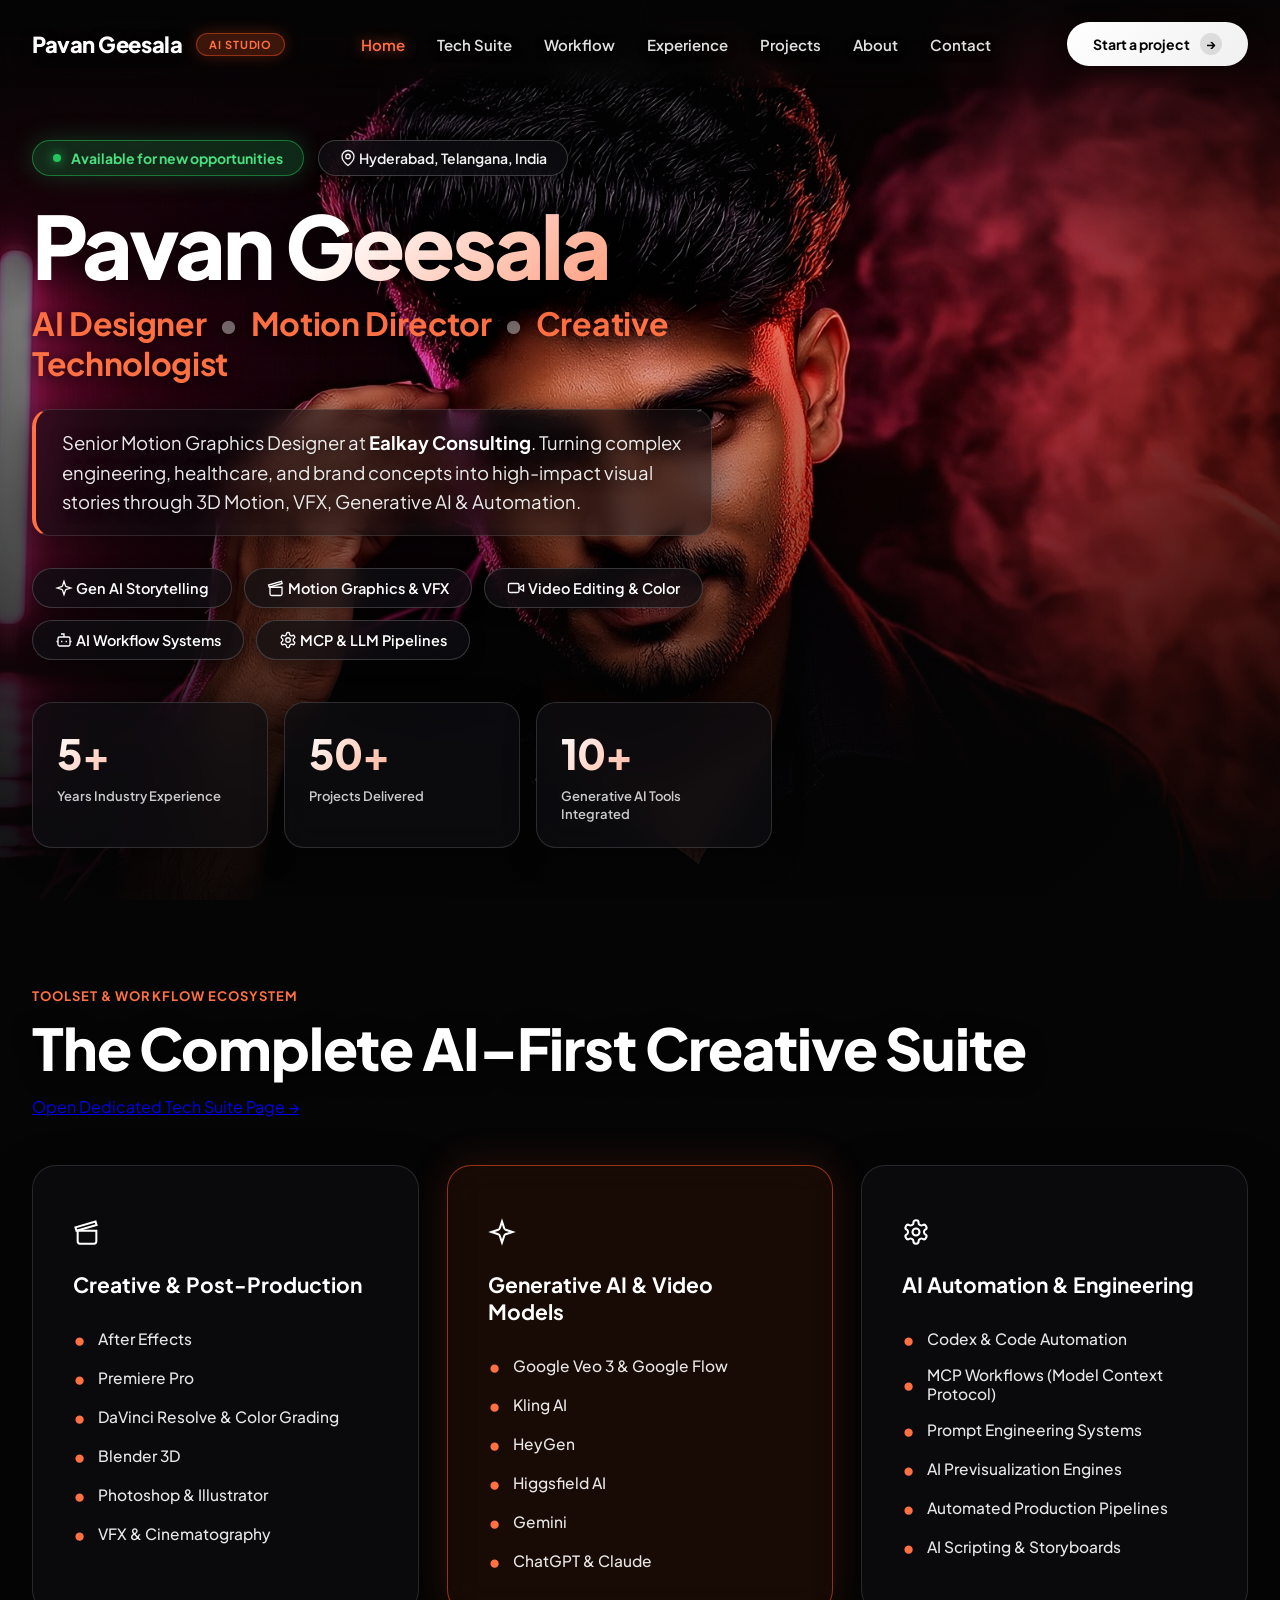
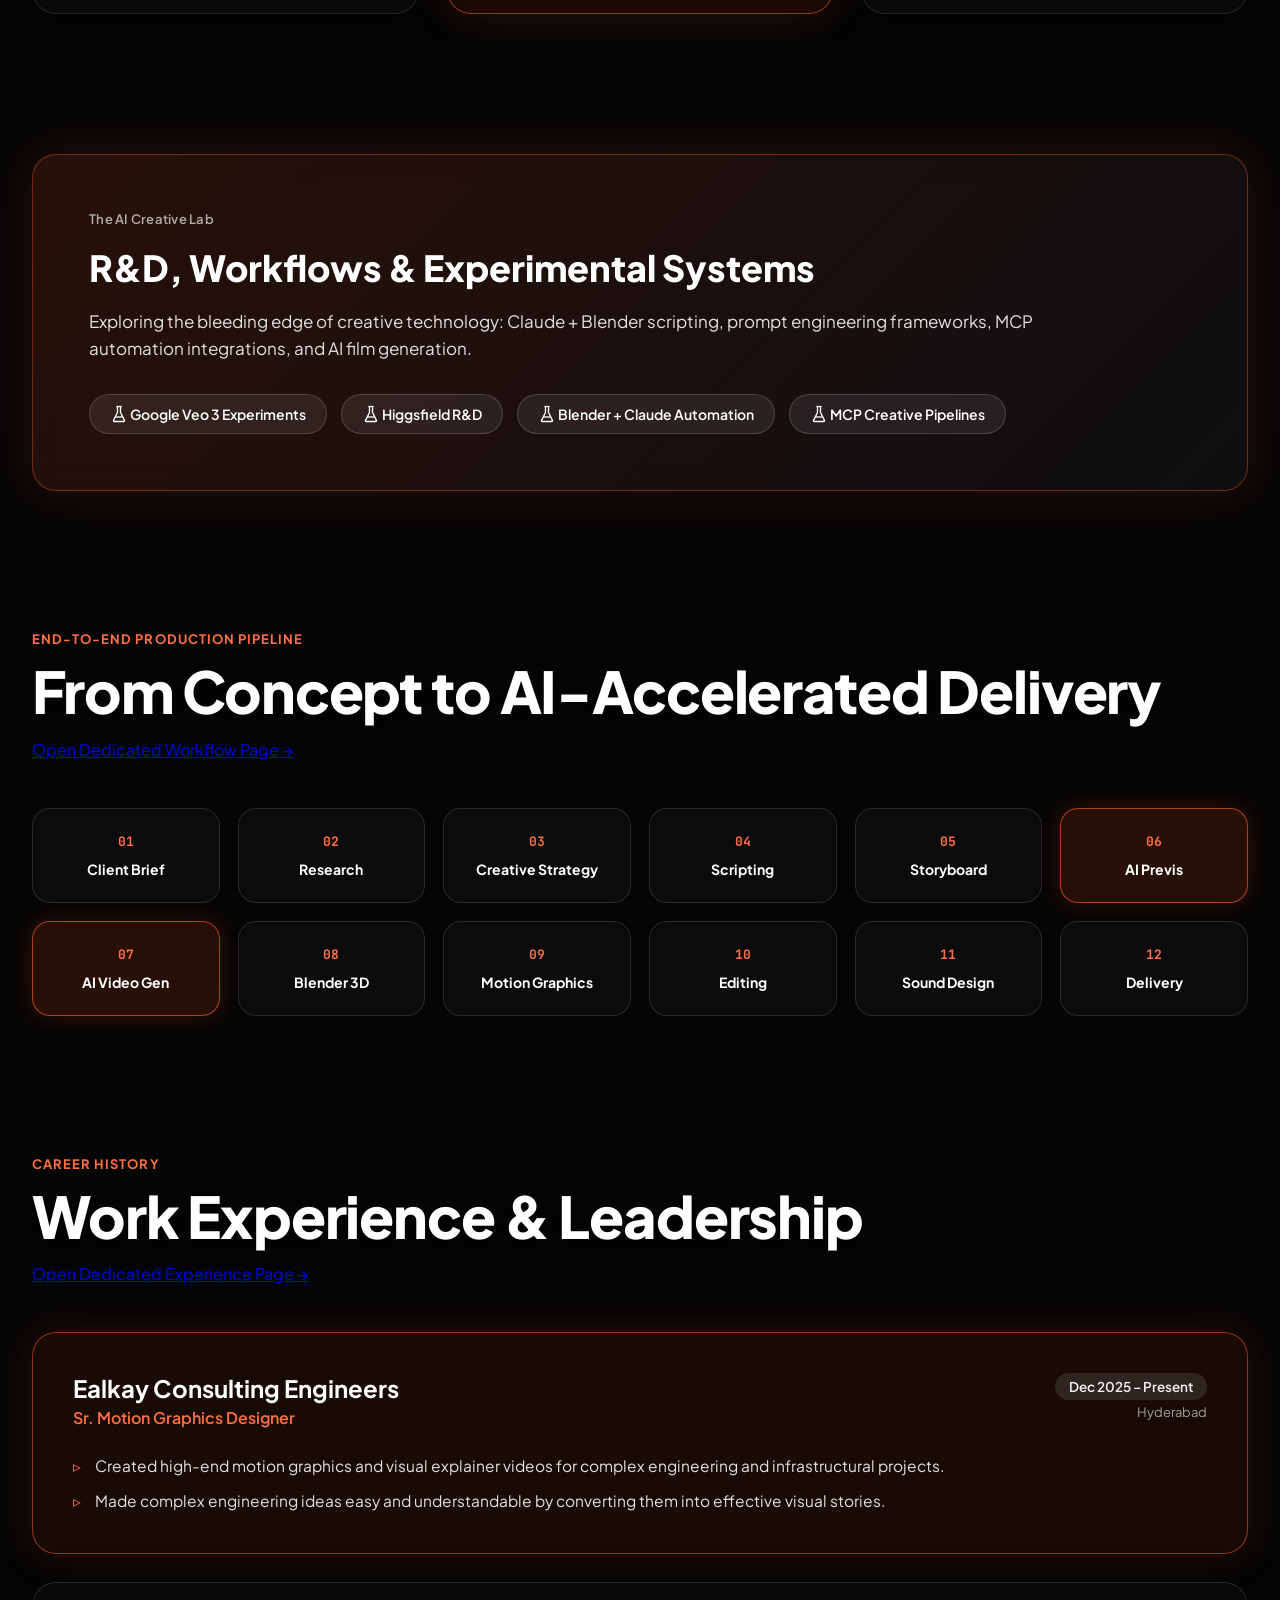
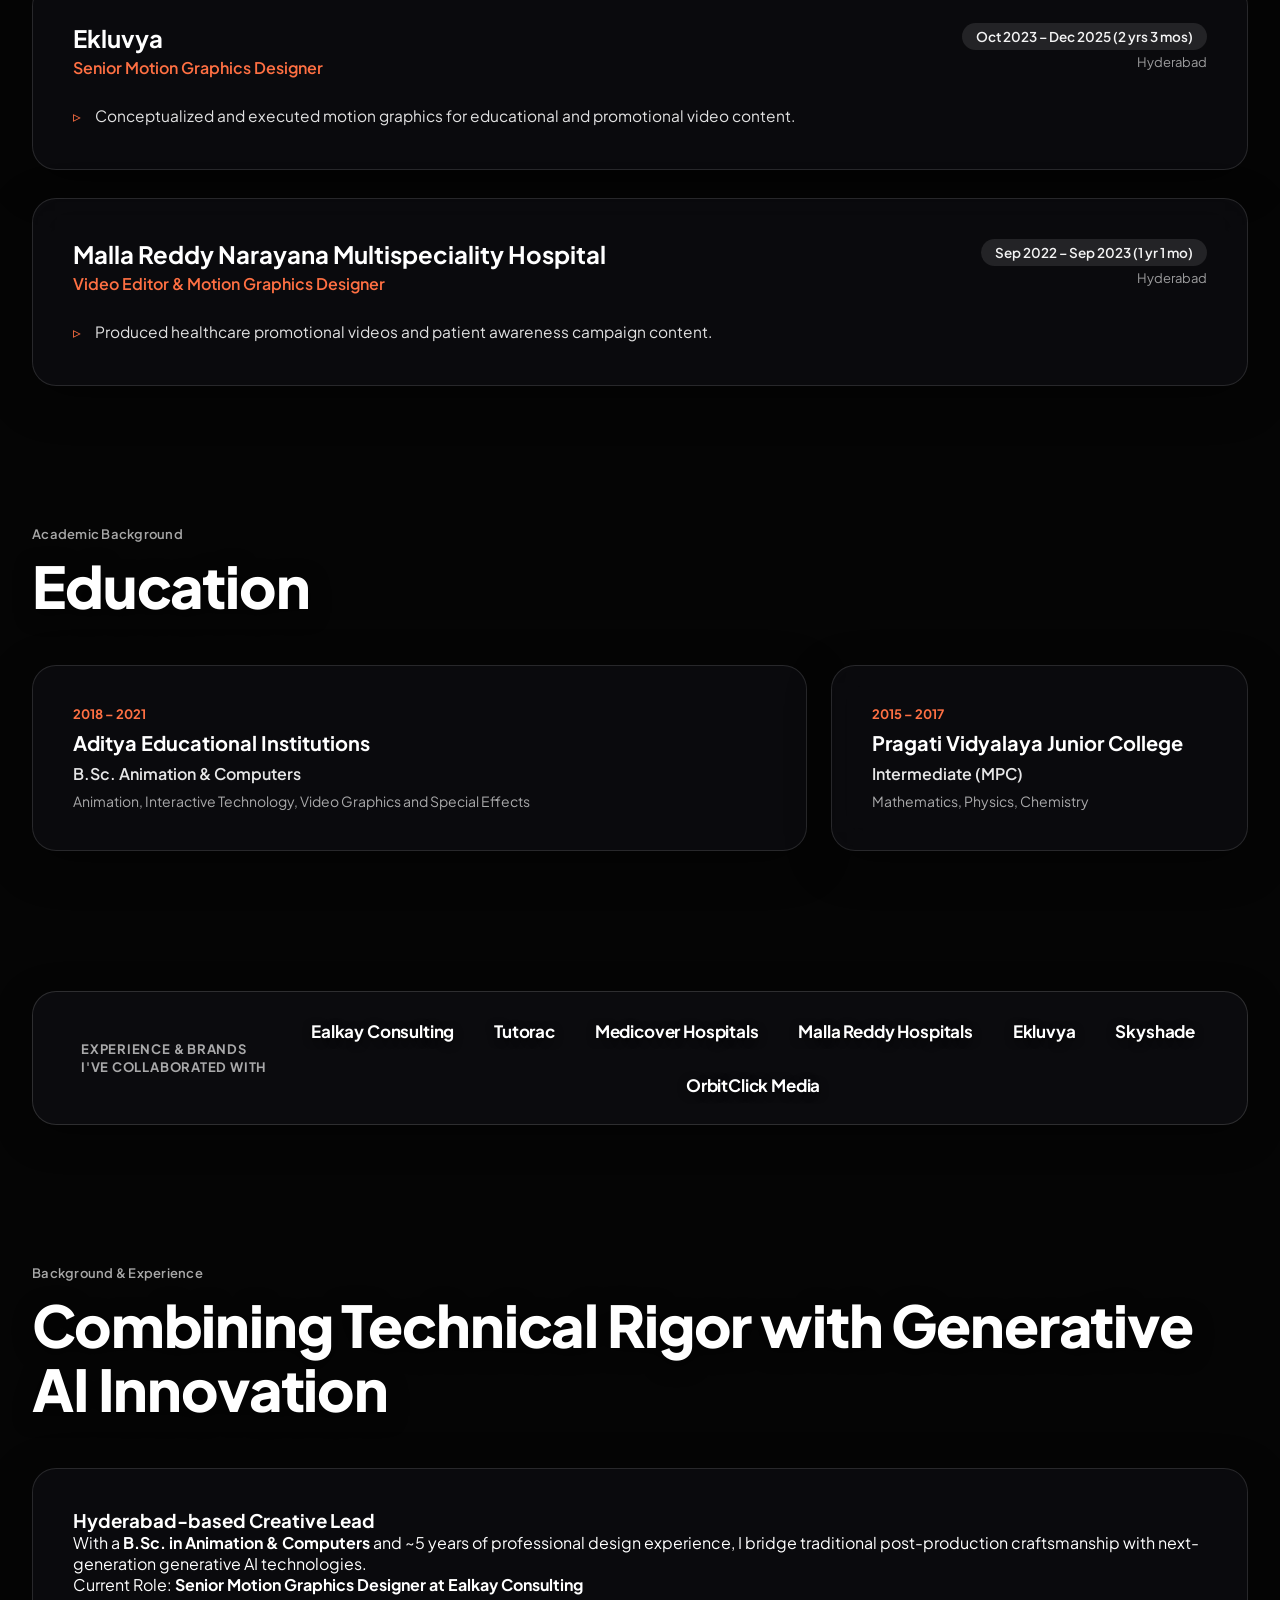
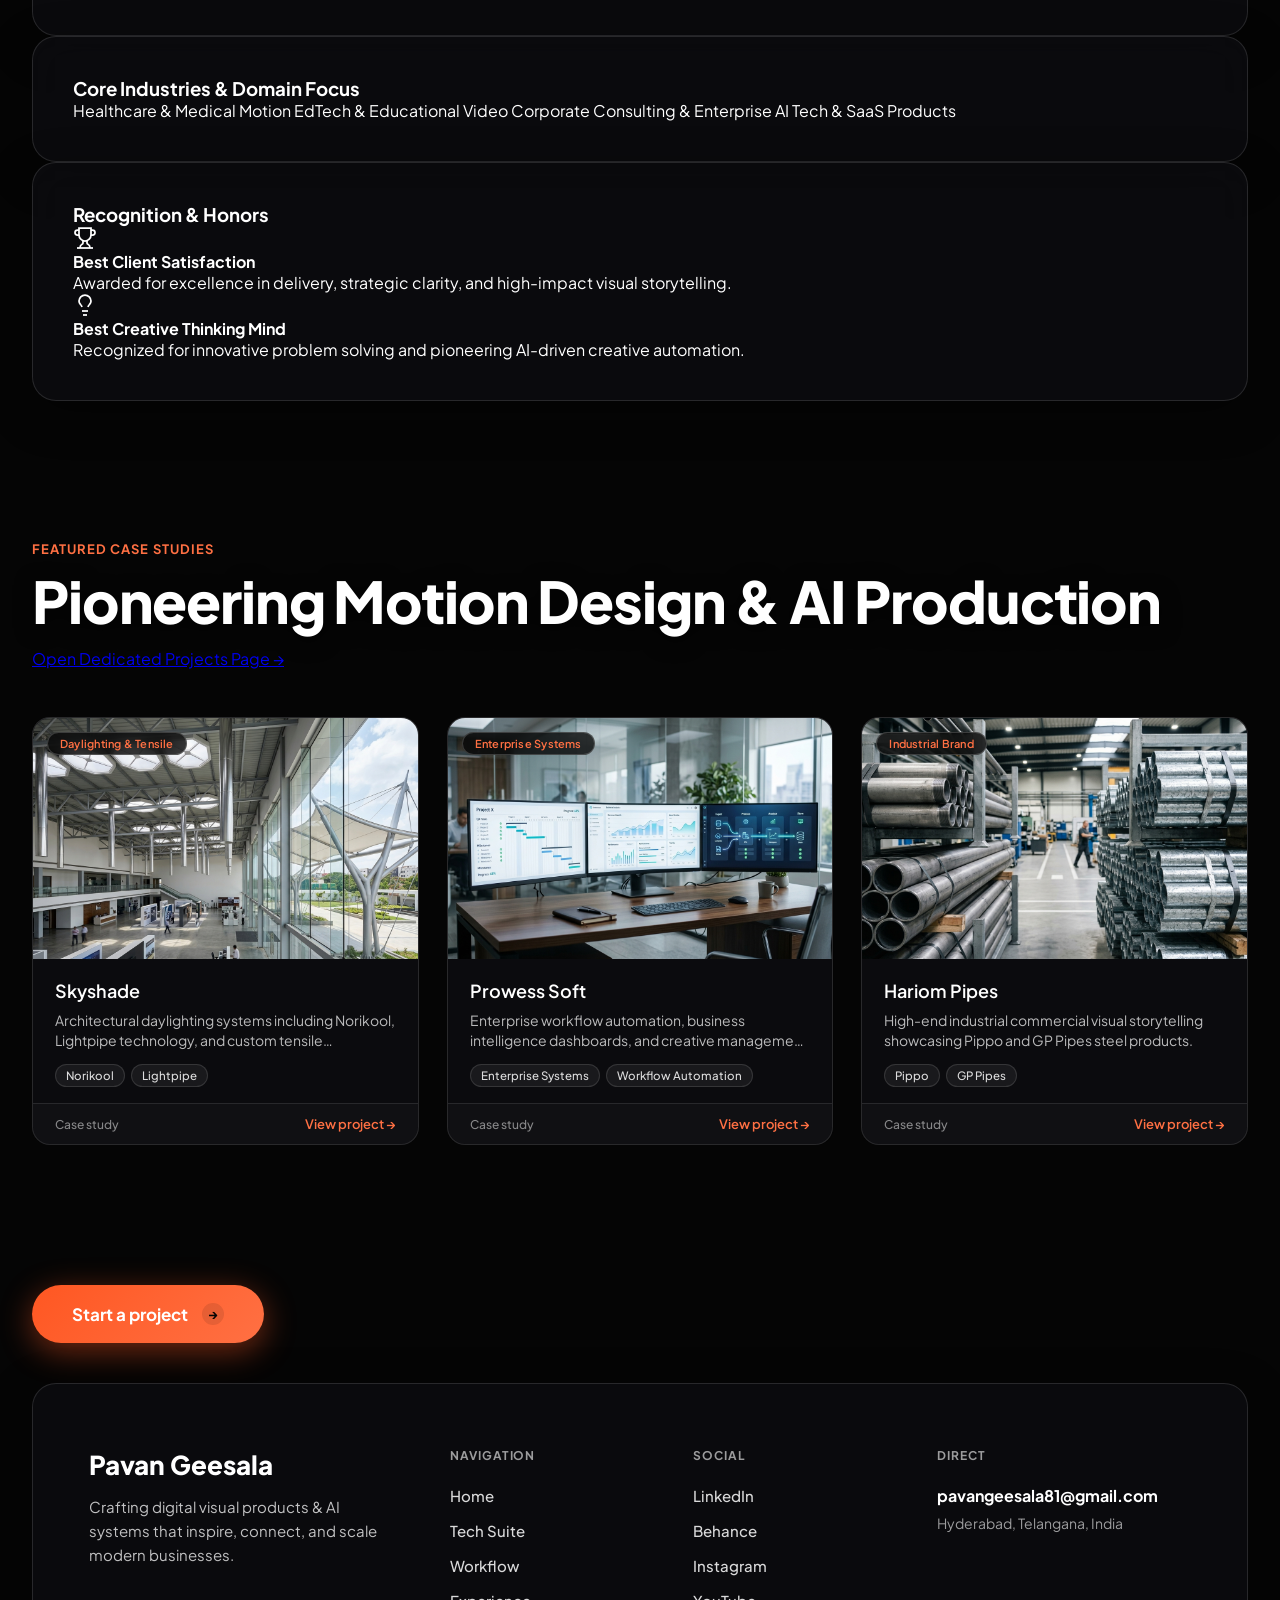
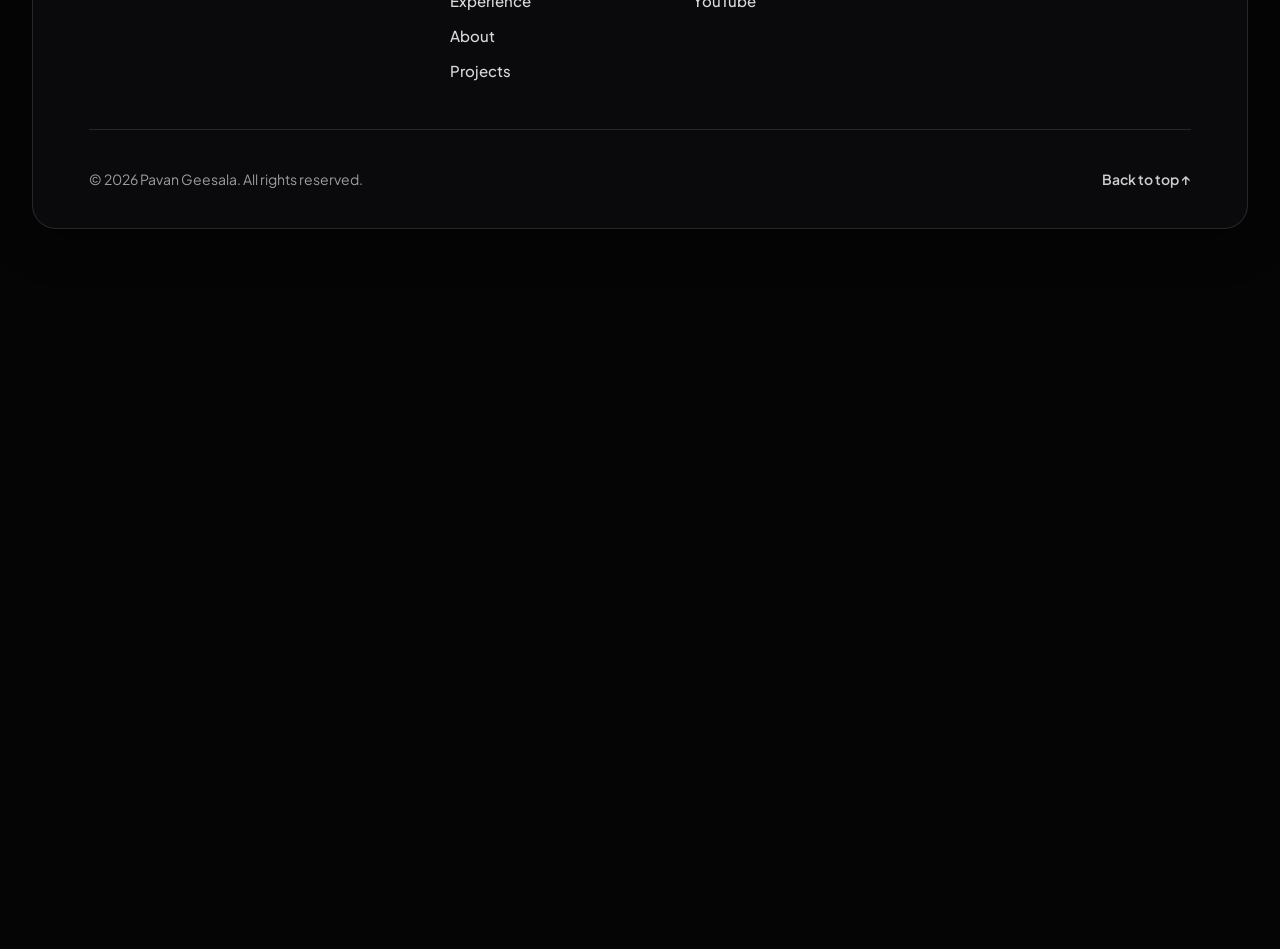
==== commit 31a914ab: "Refactor: Apple-style visual cleanup, SVG icons, unified CTAs, redesigned case study cards, and asse" ====
--- a/index.html
+++ b/index.html
@@ -48,7 +48,7 @@
       <a href="#contact">Contact</a>
     </nav>
     <a href="#contact" class="btn-cta">
-      Get in touch
+      Start a project
       <span class="arrow-icon">→</span>
     </a>
   </header>
@@ -63,7 +63,7 @@
           <span class="status-dot"></span>
           <span>Available for new opportunities</span>
         </div>
-        <span class="location-pill">📍 Hyderabad, Telangana, India</span>
+        <span class="location-pill"><svg class="ui-icon" xmlns="http://www.w3.org/2000/svg" viewBox="0 0 24 24"><path d="M20 10c0 6-8 12-8 12s-8-6-8-12a8 8 0 0 1 16 0Z"/><circle cx="12" cy="10" r="3"/></svg> Hyderabad, Telangana, India</span>
       </div>
 
       <div class="hero-header-block">
@@ -79,15 +79,15 @@
 
       <!-- Specialization Chips -->
       <div class="chips-grid">
-        <span class="chip">✨ Gen AI Storytelling</span>
-        <span class="chip">🎬 Motion Graphics & VFX</span>
-        <span class="chip">🎥 Video Editing & Color</span>
-        <span class="chip">🤖 AI Workflow Systems</span>
-        <span class="chip">⚙️ MCP & LLM Pipelines</span>
+        <span class="chip"><svg class="ui-icon" xmlns="http://www.w3.org/2000/svg" viewBox="0 0 24 24"><path d="m12 3-1.9 5.8a2 2 0 0 1-1.3 1.3L3 12l5.8 1.9a2 2 0 0 1 1.3 1.3L12 21l1.9-5.8a2 2 0 0 1 1.3-1.3L21 12l-5.8-1.9a2 2 0 0 1-1.3-1.3L12 3Z"/></svg> Gen AI Storytelling</span>
+        <span class="chip"><svg class="ui-icon" xmlns="http://www.w3.org/2000/svg" viewBox="0 0 24 24"><path d="M20.2 6 3 11l-.9-3 17.2-5z"/><path d="M4 11v9a2 2 0 0 0 2 2h12a2 2 0 0 0 2-2v-9Z"/></svg> Motion Graphics & VFX</span>
+        <span class="chip"><svg class="ui-icon" xmlns="http://www.w3.org/2000/svg" viewBox="0 0 24 24"><path d="m22 8-6 4 6 4V8Z"/><rect width="14" height="12" x="2" y="6" rx="2" ry="2"/></svg> Video Editing & Color</span>
+        <span class="chip"><svg class="ui-icon" xmlns="http://www.w3.org/2000/svg" viewBox="0 0 24 24"><path d="M12 8V4H8"/><rect width="16" height="12" x="4" y="8" rx="2"/><path d="M2 14h2"/><path d="M20 14h2"/><path d="M15 13v2"/><path d="M9 13v2"/></svg> AI Workflow Systems</span>
+        <span class="chip"><svg class="ui-icon" xmlns="http://www.w3.org/2000/svg" viewBox="0 0 24 24"><path d="M12.22 2h-.44a2 2 0 0 0-2 2v.18a2 2 0 0 1-1 1.73l-.43.25a2 2 0 0 1-2 0l-.15-.08a2 2 0 0 0-2.73.73l-.22.38a2 2 0 0 0 .73 2.73l.15.1a2 2 0 0 1 1 1.72v.51a2 2 0 0 1-1 1.74l-.15.09a2 2 0 0 0-.73 2.73l.22.38a2 2 0 0 0 2.73.73l.15-.08a2 2 0 0 1 2 0l.43.25a2 2 0 0 1 1 1.73V20a2 2 0 0 0 2 2h.44a2 2 0 0 0 2-2v-.18a2 2 0 0 1 1-1.73l.43-.25a2 2 0 0 1 2 0l.15.08a2 2 0 0 0 2.73-.73l.22-.38a2 2 0 0 0-.73-2.73l-.15-.08a2 2 0 0 1-1-1.74v-.5a2 2 0 0 1 1-1.74l.15-.09a2 2 0 0 0 .73-2.73l-.22-.38a2 2 0 0 0-2.73-.73l-.15.08a2 2 0 0 1-2 0l-.43-.25a2 2 0 0 1-1-1.73V4a2 2 0 0 0-2-2z"/><circle cx="12" cy="12" r="3"/></svg> MCP & LLM Pipelines</span>
       </div>
 
       <!-- Impact Metrics Row -->
-      <div class="metrics-row">
+      <div class="metrics-row" style="grid-template-columns: repeat(3, 1fr);">
         <div class="metric-card">
           <span class="metric-num">5+</span>
           <span class="metric-label">Years Industry Experience</span>
@@ -100,14 +100,6 @@
           <span class="metric-num">10+</span>
           <span class="metric-label">Generative AI Tools Integrated</span>
         </div>
-        <div class="metric-card">
-          <span class="metric-num">100+</span>
-          <span class="metric-label">Hours Content Produced</span>
-        </div>
-        <div class="metric-card">
-          <span class="metric-num">10+</span>
-          <span class="metric-label">Automated AI Systems</span>
-        </div>
       </div>
     </section>
 
@@ -122,7 +114,7 @@
       <div class="tech-grid">
         <!-- Creative Software -->
         <div class="tech-card glass-panel">
-          <div class="tech-icon">🎬</div>
+          <div class="tech-icon"><svg class="ui-icon" style="width:28px;height:28px;" xmlns="http://www.w3.org/2000/svg" viewBox="0 0 24 24"><path d="M20.2 6 3 11l-.9-3 17.2-5z"/><path d="M4 11v9a2 2 0 0 0 2 2h12a2 2 0 0 0 2-2v-9Z"/></svg></div>
           <h3>Creative & Post-Production</h3>
           <ul class="tech-list">
             <li>After Effects</li>
@@ -136,7 +128,7 @@
 
         <!-- AI Generative Tools -->
         <div class="tech-card glass-panel highlighted-panel">
-          <div class="tech-icon">✨</div>
+          <div class="tech-icon"><svg class="ui-icon" style="width:28px;height:28px;" xmlns="http://www.w3.org/2000/svg" viewBox="0 0 24 24"><path d="m12 3-1.9 5.8a2 2 0 0 1-1.3 1.3L3 12l5.8 1.9a2 2 0 0 1 1.3 1.3L12 21l1.9-5.8a2 2 0 0 1 1.3-1.3L21 12l-5.8-1.9a2 2 0 0 1-1.3-1.3L12 3Z"/></svg></div>
           <h3>Generative AI & Video Models</h3>
           <ul class="tech-list">
             <li>Google Veo 3 & Google Flow</li>
@@ -150,7 +142,7 @@
 
         <!-- Automation & MCP -->
         <div class="tech-card glass-panel">
-          <div class="tech-icon">⚙️</div>
+          <div class="tech-icon"><svg class="ui-icon" style="width:28px;height:28px;" xmlns="http://www.w3.org/2000/svg" viewBox="0 0 24 24"><path d="M12.22 2h-.44a2 2 0 0 0-2 2v.18a2 2 0 0 1-1 1.73l-.43.25a2 2 0 0 1-2 0l-.15-.08a2 2 0 0 0-2.73.73l-.22.38a2 2 0 0 0 .73 2.73l.15.1a2 2 0 0 1 1 1.72v.51a2 2 0 0 1-1 1.74l-.15.09a2 2 0 0 0-.73 2.73l.22.38a2 2 0 0 0 2.73.73l.15-.08a2 2 0 0 1 2 0l.43.25a2 2 0 0 1 1 1.73V20a2 2 0 0 0 2 2h.44a2 2 0 0 0 2-2v-.18a2 2 0 0 1 1-1.73l.43-.25a2 2 0 0 1 2 0l.15.08a2 2 0 0 0 2.73-.73l.22-.38a2 2 0 0 0-.73-2.73l-.15-.08a2 2 0 0 1-1-1.74v-.5a2 2 0 0 1 1-1.74l.15-.09a2 2 0 0 0 .73-2.73l-.22-.38a2 2 0 0 0-2.73-.73l-.15.08a2 2 0 0 1-2 0l-.43-.25a2 2 0 0 1-1-1.73V4a2 2 0 0 0-2-2z"/><circle cx="12" cy="12" r="3"/></svg></div>
           <h3>AI Automation & Engineering</h3>
           <ul class="tech-list">
             <li>Codex & Code Automation</li>
@@ -168,17 +160,17 @@
     <section id="lab" class="lab-section">
       <div class="lab-box glass-panel">
         <div class="lab-content">
-          <span class="section-tag">THE AI CREATIVE LAB</span>
+          <span class="sub-section-tag">The AI Creative Lab</span>
           <h2>R&D, Workflows & Experimental Systems</h2>
           <p>
             Exploring the bleeding edge of creative technology: Claude + Blender scripting, prompt engineering
             frameworks, MCP automation integrations, and AI film generation.
           </p>
           <div class="lab-tags">
-            <span>🧪 Google Veo 3 Experiments</span>
-            <span>🧪 Higgsfield R&D</span>
-            <span>🧪 Blender + Claude Automation</span>
-            <span>🧪 MCP Creative Pipelines</span>
+            <span><svg class="ui-icon" xmlns="http://www.w3.org/2000/svg" viewBox="0 0 24 24"><path d="M10 2v7.527a2 2 0 0 1-.211.896L4.72 20.55a1 1 0 0 0 .9 1.45h12.76a1 1 0 0 0 .9-1.45l-5.069-10.127A2 2 0 0 1 14 9.527V2"/><path d="M8.5 2h7"/><path d="M7 16h10"/></svg> Google Veo 3 Experiments</span>
+            <span><svg class="ui-icon" xmlns="http://www.w3.org/2000/svg" viewBox="0 0 24 24"><path d="M10 2v7.527a2 2 0 0 1-.211.896L4.72 20.55a1 1 0 0 0 .9 1.45h12.76a1 1 0 0 0 .9-1.45l-5.069-10.127A2 2 0 0 1 14 9.527V2"/><path d="M8.5 2h7"/><path d="M7 16h10"/></svg> Higgsfield R&D</span>
+            <span><svg class="ui-icon" xmlns="http://www.w3.org/2000/svg" viewBox="0 0 24 24"><path d="M10 2v7.527a2 2 0 0 1-.211.896L4.72 20.55a1 1 0 0 0 .9 1.45h12.76a1 1 0 0 0 .9-1.45l-5.069-10.127A2 2 0 0 1 14 9.527V2"/><path d="M8.5 2h7"/><path d="M7 16h10"/></svg> Blender + Claude Automation</span>
+            <span><svg class="ui-icon" xmlns="http://www.w3.org/2000/svg" viewBox="0 0 24 24"><path d="M10 2v7.527a2 2 0 0 1-.211.896L4.72 20.55a1 1 0 0 0 .9 1.45h12.76a1 1 0 0 0 .9-1.45l-5.069-10.127A2 2 0 0 1 14 9.527V2"/><path d="M8.5 2h7"/><path d="M7 16h10"/></svg> MCP Creative Pipelines</span>
           </div>
         </div>
       </div>
@@ -233,11 +225,7 @@
           <ul class="exp-list">
             <li>Created high-end motion graphics and visual explainer videos for complex engineering and infrastructural
               projects.</li>
-            <li>Made complex engineering ideas easy and understandable by converting them into effective visual stories.
-            </li>
-            <li>Generated visual content consistent with brand image and corporate communication standards.</li>
-            <li>Worked with engineers and marketing teams to refine visual communication methods using design thinking
-              techniques.</li>
+            <li>Made complex engineering ideas easy and understandable by converting them into effective visual stories.</li>
           </ul>
         </div>
 
@@ -253,11 +241,7 @@
             </div>
           </div>
           <ul class="exp-list">
-            <li>Conceptualized and executed motion graphics for educational and promotional video content reaching a
-              diverse digital audience.</li>
-            <li>Designed animated social media creatives and branded storytelling assets across Instagram, YouTube, and
-              LinkedIn.</li>
-            <li>Led end-to-end visual production from storyboarding through final delivery and quality review.</li>
+            <li>Conceptualized and executed motion graphics for educational and promotional video content.</li>
           </ul>
         </div>
 
@@ -274,43 +258,6 @@
           </div>
           <ul class="exp-list">
             <li>Produced healthcare promotional videos and patient awareness campaign content.</li>
-            <li>Oversaw full-cycle post-production workflows — from raw footage ingestion and color grading to final
-              export.</li>
-          </ul>
-        </div>
-
-        <div class="exp-card glass-panel">
-          <div class="exp-header">
-            <div>
-              <h3>Medicover Hospitals</h3>
-              <span class="exp-role">Cinematographer & Video Editor</span>
-            </div>
-            <div class="exp-time">
-              <span class="time-badge">Nov 2021 – Aug 2022 (10 mos)</span>
-              <span class="location-text">Hyderabad</span>
-            </div>
-          </div>
-          <ul class="exp-list">
-            <li>Directed cinematographic production of healthcare brand content including promotional films and facility
-              tours.</li>
-            <li>Applied advanced color grading in DaVinci Resolve to achieve a premium cinematic look.</li>
-          </ul>
-        </div>
-
-        <div class="exp-card glass-panel">
-          <div class="exp-header">
-            <div>
-              <h3>Tutorac Inc</h3>
-              <span class="exp-role">Cinematographer & Video Editor</span>
-            </div>
-            <div class="exp-time">
-              <span class="time-badge">Jul 2021 – Oct 2021 (4 mos)</span>
-              <span class="location-text">Hyderabad</span>
-            </div>
-          </div>
-          <ul class="exp-list">
-            <li>Produced educational video content for EdTech platform, managing filming, lighting, and editing
-              workflows.</li>
           </ul>
         </div>
       </div>
@@ -319,7 +266,7 @@
     <!-- 6. Education Section -->
     <section id="education" class="education-section">
       <div class="section-head">
-        <span class="section-tag">ACADEMIC BACKGROUND</span>
+        <span class="sub-section-tag">Academic Background</span>
         <h2 class="section-title">Education</h2>
       </div>
 
@@ -340,7 +287,7 @@
       </div>
     </section>
 
-    <!-- 7. MOVED HERE: Experience & Brands Marquee Bar (AFTER EDUCATION) -->
+    <!-- 7. Experience & Brands Marquee Bar -->
     <section class="trusted-section">
       <div class="trusted-bar">
         <div class="trusted-label">Experience & Brands<br>I've Collaborated With</div>
@@ -356,10 +303,10 @@
       </div>
     </section>
 
-    <!-- 8. MOVED HERE: About Section (AFTER EDUCATION) -->
+    <!-- 8. About Section -->
     <section id="about" class="about-section">
       <div class="section-head">
-        <span class="section-tag">BACKGROUND & EXPERIENCE</span>
+        <span class="sub-section-tag">Background & Experience</span>
         <h2 class="section-title">Combining Technical Rigor with Generative AI Innovation</h2>
       </div>
 
@@ -389,14 +336,14 @@
           <h3 class="card-title">Recognition & Honors</h3>
           <div class="awards-grid">
             <div class="award-item">
-              <span class="award-icon">🏆</span>
+              <span class="award-icon"><svg class="ui-icon" style="width:24px;height:24px;" xmlns="http://www.w3.org/2000/svg" viewBox="0 0 24 24"><path d="M6 9H4.5a2.5 2.5 0 0 1 0-5H6"/><path d="M18 9h1.5a2.5 2.5 0 0 0 0-5H18"/><path d="M4 22h16"/><path d="M10 14.66V17c0 .55-.47.98-.97 1.21C7.85 18.75 7 20.24 7 22"/><path d="M14 14.66V17c0 .55.47.98.97 1.21C16.15 18.75 17 20.24 17 22"/><path d="M18 2H6v7a6 6 0 0 0 12 0V2Z"/></svg></span>
               <div>
                 <strong>Best Client Satisfaction</strong>
                 <p>Awarded for excellence in delivery, strategic clarity, and high-impact visual storytelling.</p>
               </div>
             </div>
             <div class="award-item">
-              <span class="award-icon">💡</span>
+              <span class="award-icon"><svg class="ui-icon" style="width:24px;height:24px;" xmlns="http://www.w3.org/2000/svg" viewBox="0 0 24 24"><path d="M15 14c.2-1 .7-1.7 1.5-2.5 1-.9 1.5-2.2 1.5-3.5A6 6 0 0 0 6 8c0 1.3.5 2.6 1.5 3.5.7.7 1.3 1.5 1.5 2.5"/><path d="M9 18h6"/><path d="M10 22h4"/></svg></span>
               <div>
                 <strong>Best Creative Thinking Mind</strong>
                 <p>Recognized for innovative problem solving and pioneering AI-driven creative automation.</p>
@@ -407,7 +354,7 @@
       </div>
     </section>
 
-    <!-- 9. Projects Section (Featured Case Studies) -->
+    <!-- 9. Projects Section (Featured Case Studies Teaser) -->
     <section id="projects" class="projects-section">
       <div class="section-head">
         <span class="section-tag">FEATURED CASE STUDIES</span>
@@ -416,58 +363,63 @@
       </div>
 
       <div class="projects-grid">
-        <div class="project-card glass-panel">
-          <div class="project-img-wrap"><img src="skyshade-project.jpg" alt="Skyshade Daylighting & Tensile Structures"></div>
-          <div class="project-info">
-            <span class="project-cat">Daylighting & Tensile Architecture</span>
-            <h3>Skyshade</h3>
-            <p>Architectural daylighting systems including Norikool, Lightpipe technology, and custom tensile structures.</p>
-            <div class="project-tags"><span>Norikool</span><span>Lightpipe</span><span>Tensile Structures</span></div>
-          </div>
-        </div>
-        <div class="project-card glass-panel">
-          <div class="project-img-wrap"><img src="prowess-soft-project.jpg" alt="Prowess Soft Enterprise Systems"></div>
-          <div class="project-info">
-            <span class="project-cat">Creative Systems & Enterprise</span>
-            <h3>Prowess Soft</h3>
-            <p>Enterprise workflow automation, business intelligence dashboards, and creative management systems.</p>
-            <div class="project-tags"><span>Enterprise Systems</span><span>Workflow Automation</span><span>UI Motion</span></div>
-          </div>
-        </div>
-        <div class="project-card glass-panel">
-          <div class="project-img-wrap"><img src="hariom-pipes-project.jpg" alt="Hariom Pipes Pippo & GP Pipes"></div>
-          <div class="project-info">
-            <span class="project-cat">Industrial Brand & Product Viz</span>
-            <h3>Hariom Pipes</h3>
-            <p>High-end industrial commercial visual storytelling showcasing Pippo and GP Pipes steel products.</p>
-            <div class="project-tags"><span>Pippo</span><span>GP Pipes</span><span>Industrial Motion</span></div>
-          </div>
-        </div>
-        <div class="project-card glass-panel">
-          <div class="project-img-wrap"><img src="akshara-consultants-project.jpg" alt="Akshara Consultants Advisory"></div>
-          <div class="project-info">
-            <span class="project-cat">Corporate Consulting</span>
-            <h3>Akshara Consultants</h3>
-            <p>Corporate explainer series converting complex consultancy methodologies into strategic visual stories.</p>
-            <div class="project-tags"><span>Strategy Advisory</span><span>Process Transformation</span><span>2D Animation</span></div>
-          </div>
-        </div>
-        <div class="project-card glass-panel">
-          <div class="project-img-wrap"><img src="real-estate-ai-project.jpg" alt="Real Estate AI Video Works"></div>
-          <div class="project-info">
-            <span class="project-cat">Architectural AI Video</span>
-            <h3>Real Estate AI Video Works</h3>
-            <p>Cinematic architectural visualization and high-fidelity AI-assisted video production for real estate developments.</p>
-            <div class="project-tags"><span>Real Estate</span><span>Arch Viz</span><span>Generative AI Video</span></div>
-          </div>
-        </div>
-        <div class="project-card glass-panel">
-          <div class="project-img-wrap"><img src="ekluvya-project.jpg" alt="Ekluvya Creative Education & Motion"></div>
-          <div class="project-info">
-            <span class="project-cat">Creative Education & Motion Design</span>
-            <h3>Ekluvya</h3>
-            <p>End-to-end motion graphics production, digital storytelling, and creative direction education.</p>
-            <div class="project-tags"><span>Motion Design</span><span>Visual Storytelling</span><span>Post-Production</span></div>
+        <!-- Project 1 -->
+        <div class="project-card">
+          <div class="project-img-wrap">
+            <img src="assets/images/skyshade-project.jpg" alt="Skyshade Daylighting & Tensile Structures">
+            <span class="project-cat-pill">Daylighting & Tensile</span>
+          </div>
+          <div class="project-body">
+            <h3 class="project-title">Skyshade</h3>
+            <p class="project-desc">Architectural daylighting systems including Norikool, Lightpipe technology, and custom tensile structures.</p>
+            <div class="project-tags">
+              <span>Norikool</span>
+              <span>Lightpipe</span>
+            </div>
+          </div>
+          <div class="project-footer">
+            <span class="footer-label">Case study</span>
+            <span class="footer-action">View project →</span>
+          </div>
+        </div>
+
+        <!-- Project 2 -->
+        <div class="project-card">
+          <div class="project-img-wrap">
+            <img src="assets/images/prowess-soft-project.jpg" alt="Prowess Soft Enterprise Systems">
+            <span class="project-cat-pill">Enterprise Systems</span>
+          </div>
+          <div class="project-body">
+            <h3 class="project-title">Prowess Soft</h3>
+            <p class="project-desc">Enterprise workflow automation, business intelligence dashboards, and creative management systems.</p>
+            <div class="project-tags">
+              <span>Enterprise Systems</span>
+              <span>Workflow Automation</span>
+            </div>
+          </div>
+          <div class="project-footer">
+            <span class="footer-label">Case study</span>
+            <span class="footer-action">View project →</span>
+          </div>
+        </div>
+
+        <!-- Project 3 -->
+        <div class="project-card">
+          <div class="project-img-wrap">
+            <img src="assets/images/hariom-pipes-project.jpg" alt="Hariom Pipes Pippo & GP Pipes">
+            <span class="project-cat-pill">Industrial Brand</span>
+          </div>
+          <div class="project-body">
+            <h3 class="project-title">Hariom Pipes</h3>
+            <p class="project-desc">High-end industrial commercial visual storytelling showcasing Pippo and GP Pipes steel products.</p>
+            <div class="project-tags">
+              <span>Pippo</span>
+              <span>GP Pipes</span>
+            </div>
+          </div>
+          <div class="project-footer">
+            <span class="footer-label">Case study</span>
+            <span class="footer-action">View project →</span>
           </div>
         </div>
       </div>
@@ -477,7 +429,7 @@
     <section id="contact" class="contact-section">
       <div class="consultation-bar">
         <a href="mailto:pavangeesala81@gmail.com" class="btn-consultation">
-          Submit Consultation Request
+          Start a project
           <span class="arrow-icon">→</span>
         </a>
       </div>
--- a/style.css
+++ b/style.css
@@ -206,9 +206,24 @@
   font-weight: 700;
 }
 
-.btn-consultation .arrow-icon {
-  background: rgba(255, 255, 255, 0.25);
-  color: #ffffff;
+/* UI Icon Utility */
+.ui-icon {
+  width: 18px;
+  height: 18px;
+  display: inline-block;
+  vertical-align: -3px;
+  stroke-width: 1.75;
+  stroke: currentColor;
+  fill: none;
+  flex-shrink: 0;
+}
+
+.sub-section-tag {
+  font-size: 13px;
+  font-weight: 600;
+  letter-spacing: 0.02em;
+  color: rgba(255, 255, 255, 0.65);
+  text-transform: none;
 }
 
 /* Glass Panel Component */
@@ -638,70 +653,128 @@
 .project-card {
   display: flex;
   flex-direction: column;
-  gap: 18px;
-  padding: 24px;
-  width: 100%;
-}
-
-.project-img-wrap {
-  width: 100%;
-  aspect-ratio: 16 / 10;
+  background: rgba(14, 14, 18, 0.72);
+  backdrop-filter: blur(16px);
+  -webkit-backdrop-filter: blur(16px);
+  border: 1px solid rgba(255, 255, 255, 0.12);
   border-radius: 18px;
   overflow: hidden;
+  box-shadow: none;
+  transition: border-color 0.25s ease, transform 0.25s ease;
+  width: 100%;
+}
+
+.project-card:hover {
+  border-color: rgba(255, 112, 67, 0.5);
+  transform: translateY(-3px);
+}
+
+.project-img-wrap {
+  position: relative;
+  width: 100%;
+  aspect-ratio: 16 / 10;
+  overflow: hidden;
+  background: rgba(0, 0, 0, 0.4);
 }
 
 .project-img-wrap img {
   width: 100%;
   height: 100%;
   object-fit: cover;
-  transition: transform 0.5s cubic-bezier(0.16, 1, 0.3, 1);
+  transition: transform 0.4s ease;
 }
 
 .project-card:hover .project-img-wrap img {
-  transform: scale(1.06);
-}
-
-.project-info {
-  display: flex;
-  flex-direction: column;
-  gap: 6px;
-}
-
-.project-cat {
-  font-size: 12px;
-  font-weight: 700;
-  text-transform: uppercase;
-  letter-spacing: 0.06em;
-  color: #ff7043;
-}
-
-.project-info h3 {
-  font-size: 20px;
-  font-weight: 700;
-  color: #ffffff;
-}
-
-.project-info p {
-  font-size: 14px;
-  color: rgba(255, 255, 255, 0.78);
-  line-height: 1.5;
-}
-
-.project-tags {
-  display: flex;
-  flex-wrap: wrap;
-  gap: 8px;
-  margin-top: 10px;
-}
-
-.project-tags span {
+  transform: scale(1.04);
+}
+
+.project-cat-pill {
+  position: absolute;
+  top: 14px;
+  left: 14px;
   padding: 4px 12px;
   border-radius: 999px;
-  background: rgba(255, 255, 255, 0.08);
-  border: 1px solid rgba(255, 255, 255, 0.16);
+  background: rgba(5, 5, 5, 0.78);
+  backdrop-filter: blur(8px);
+  -webkit-backdrop-filter: blur(8px);
+  border: 1px solid rgba(255, 255, 255, 0.18);
+  font-size: 11px;
+  font-weight: 600;
+  color: #ff7043;
+  letter-spacing: 0.02em;
+}
+
+.project-body {
+  padding: 20px 22px 16px;
+  display: flex;
+  flex-direction: column;
+  gap: 8px;
+  flex-grow: 1;
+}
+
+.project-title {
+  font-size: 18px;
+  font-weight: 600;
+  color: #ffffff;
+  margin: 0;
+}
+
+.project-desc {
+  font-size: 14px;
+  color: rgba(255, 255, 255, 0.72);
+  line-height: 1.45;
+  margin: 0;
+  display: -webkit-box;
+  -webkit-line-clamp: 2;
+  -webkit-box-orient: vertical;
+  overflow: hidden;
+}
+
+.project-tags {
+  display: flex;
+  flex-wrap: wrap;
+  gap: 6px;
+  margin-top: 6px;
+}
+
+.project-tags span {
+  padding: 3px 10px;
+  border-radius: 999px;
+  background: rgba(255, 255, 255, 0.06);
+  border: 1px solid rgba(255, 255, 255, 0.12);
+  font-size: 11.5px;
+  font-weight: 500;
+  color: rgba(255, 255, 255, 0.85);
+}
+
+.project-tags span:nth-child(n+3) {
+  display: none;
+}
+
+.project-footer {
+  display: flex;
+  align-items: center;
+  justify-content: space-between;
+  padding: 12px 22px;
+  border-top: 0.5px solid rgba(255, 255, 255, 0.1);
+  background: rgba(255, 255, 255, 0.02);
+}
+
+.project-footer .footer-label {
   font-size: 12px;
-  font-weight: 600;
-  color: rgba(255, 255, 255, 0.95);
+  color: rgba(255, 255, 255, 0.5);
+  font-weight: 500;
+}
+
+.project-footer .footer-action {
+  font-size: 13px;
+  font-weight: 600;
+  color: #ff7043;
+  transition: color 0.2s ease;
+}
+
+.project-card:hover .project-footer .footer-action {
+  color: #ff8a65;
 }
 
 /* AI Creative Lab */
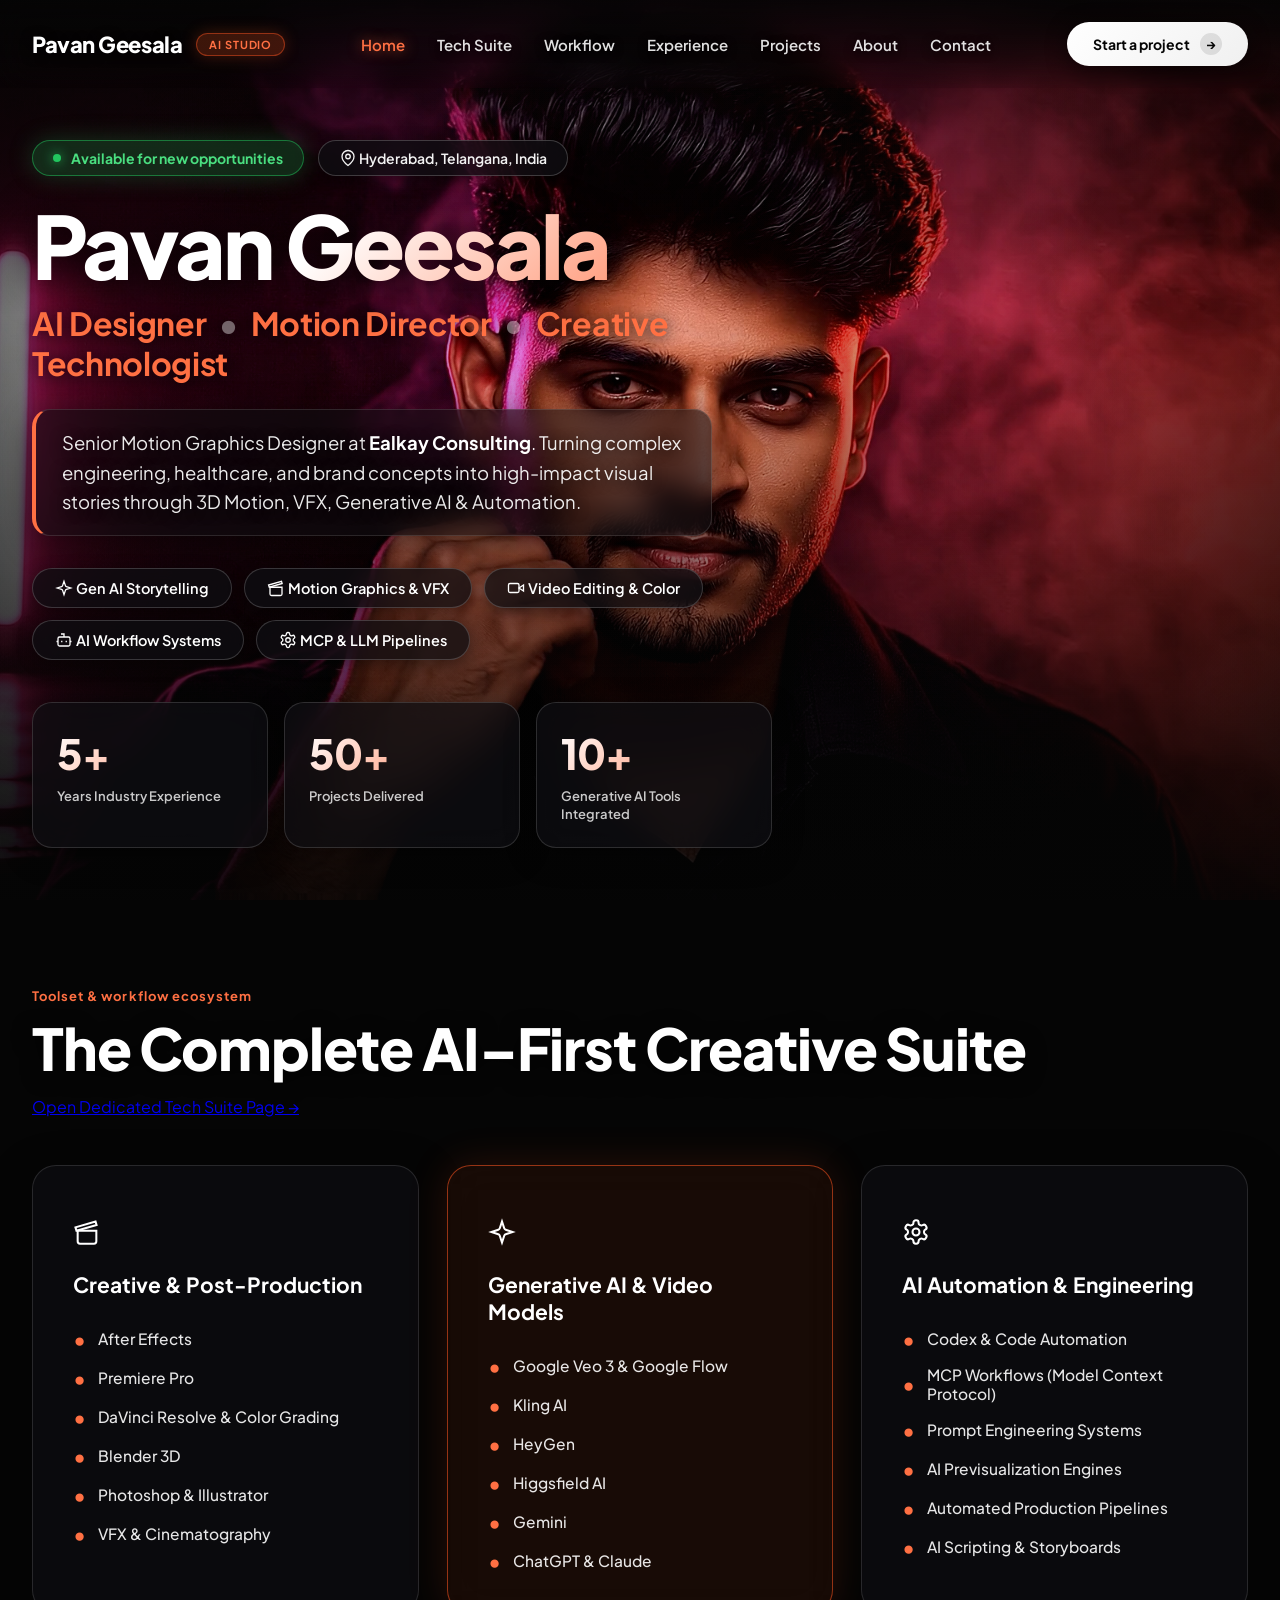
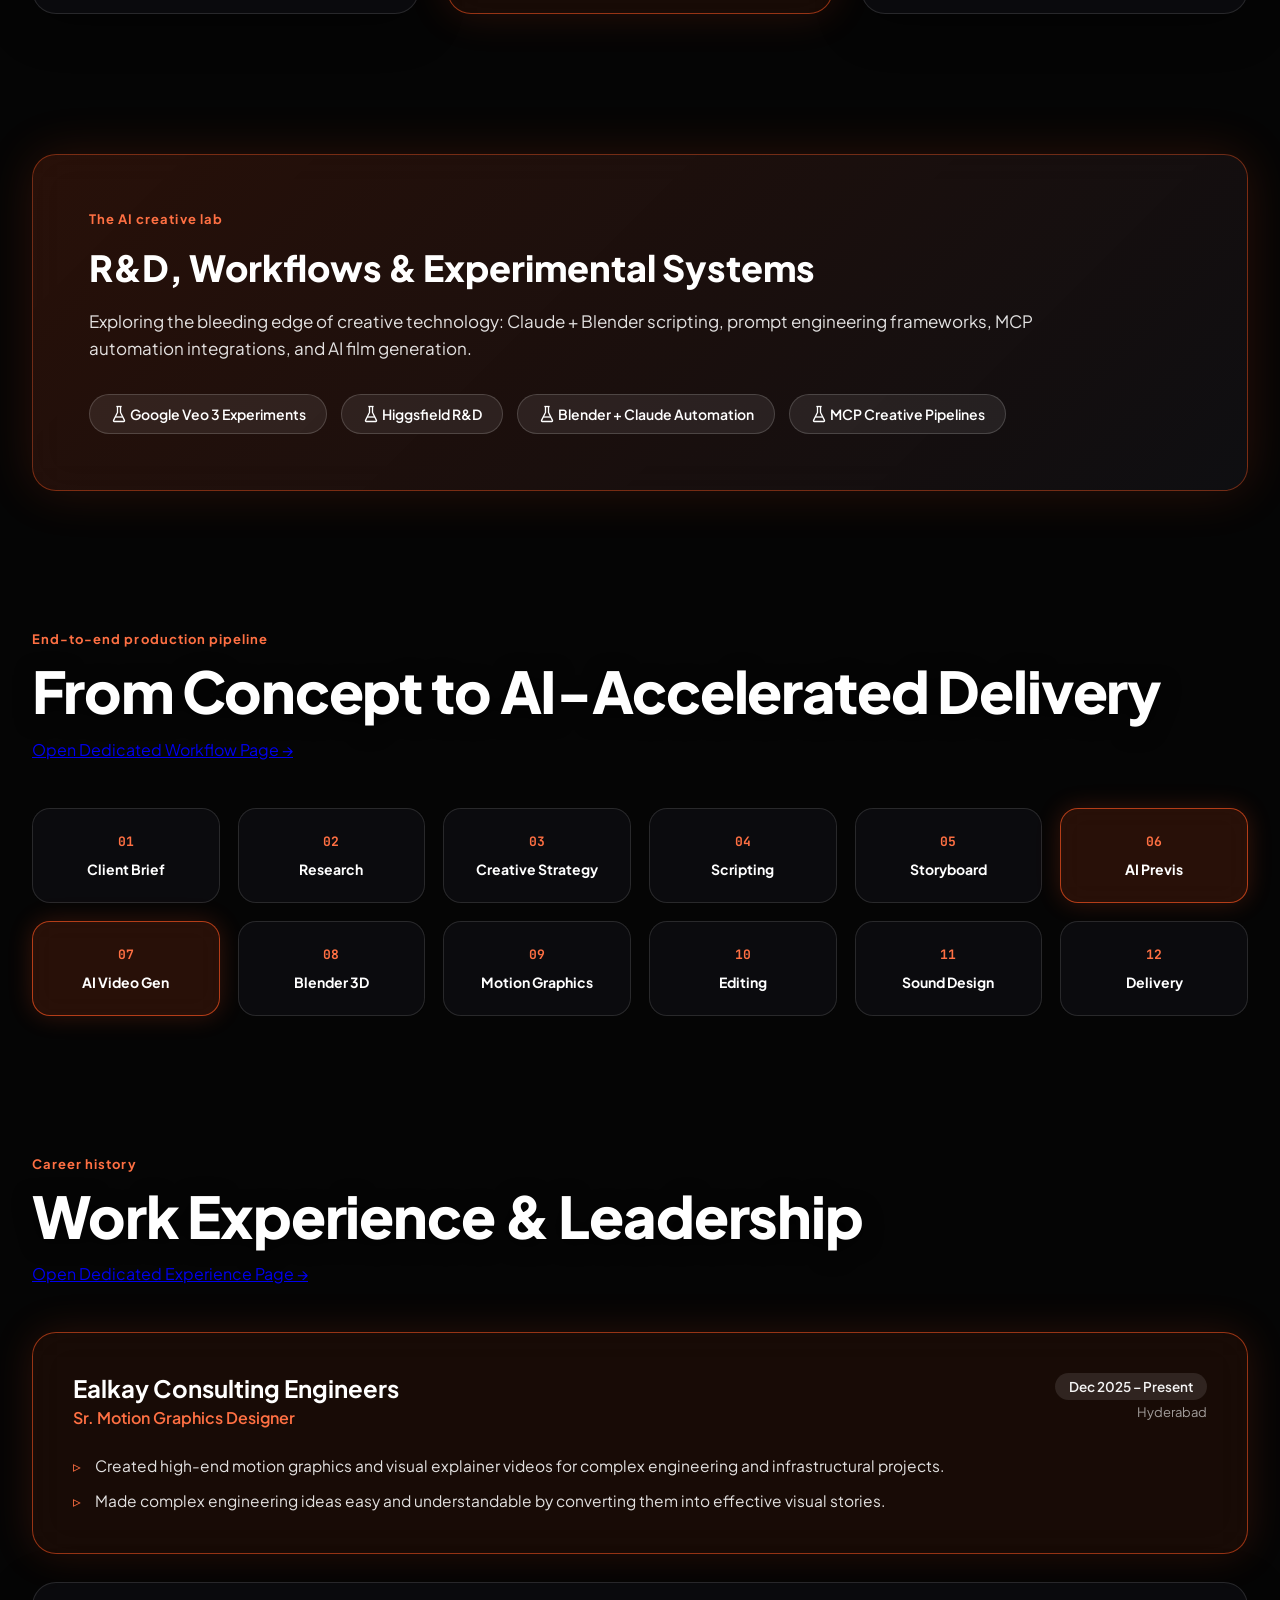
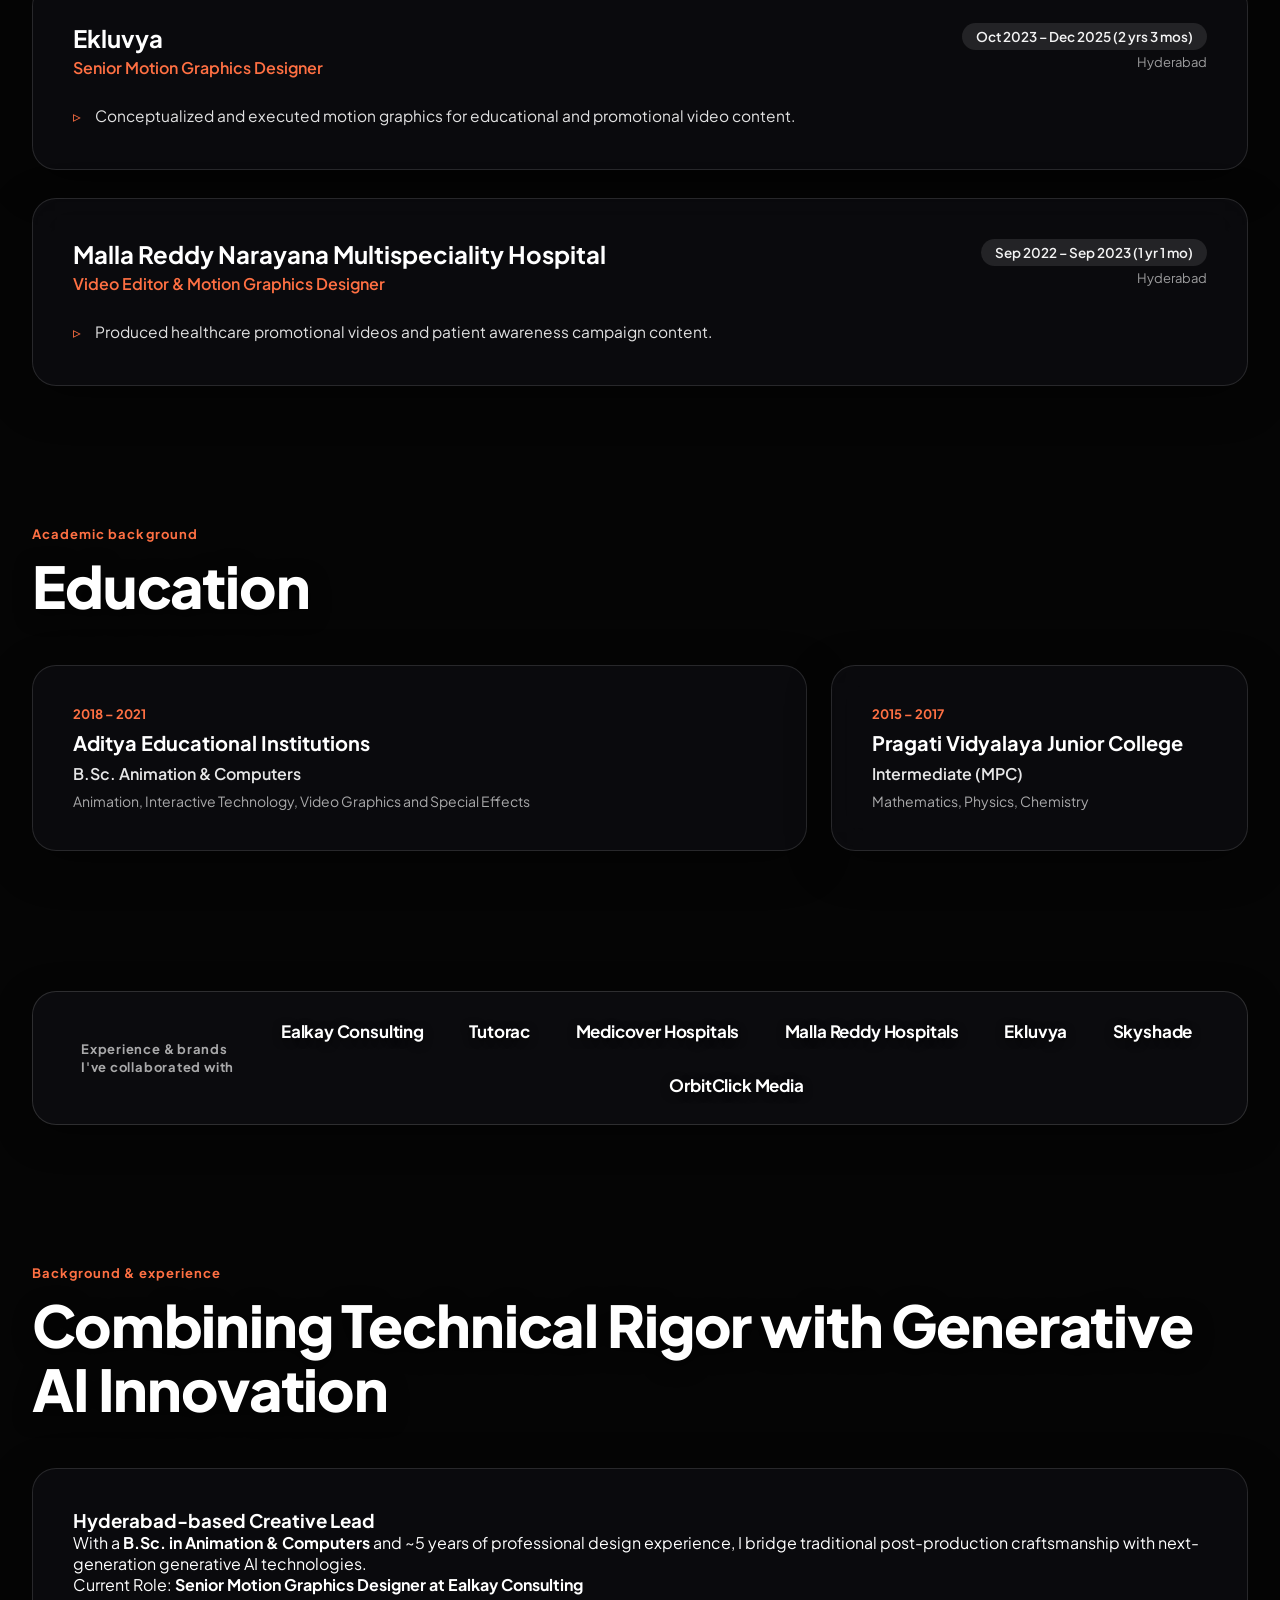
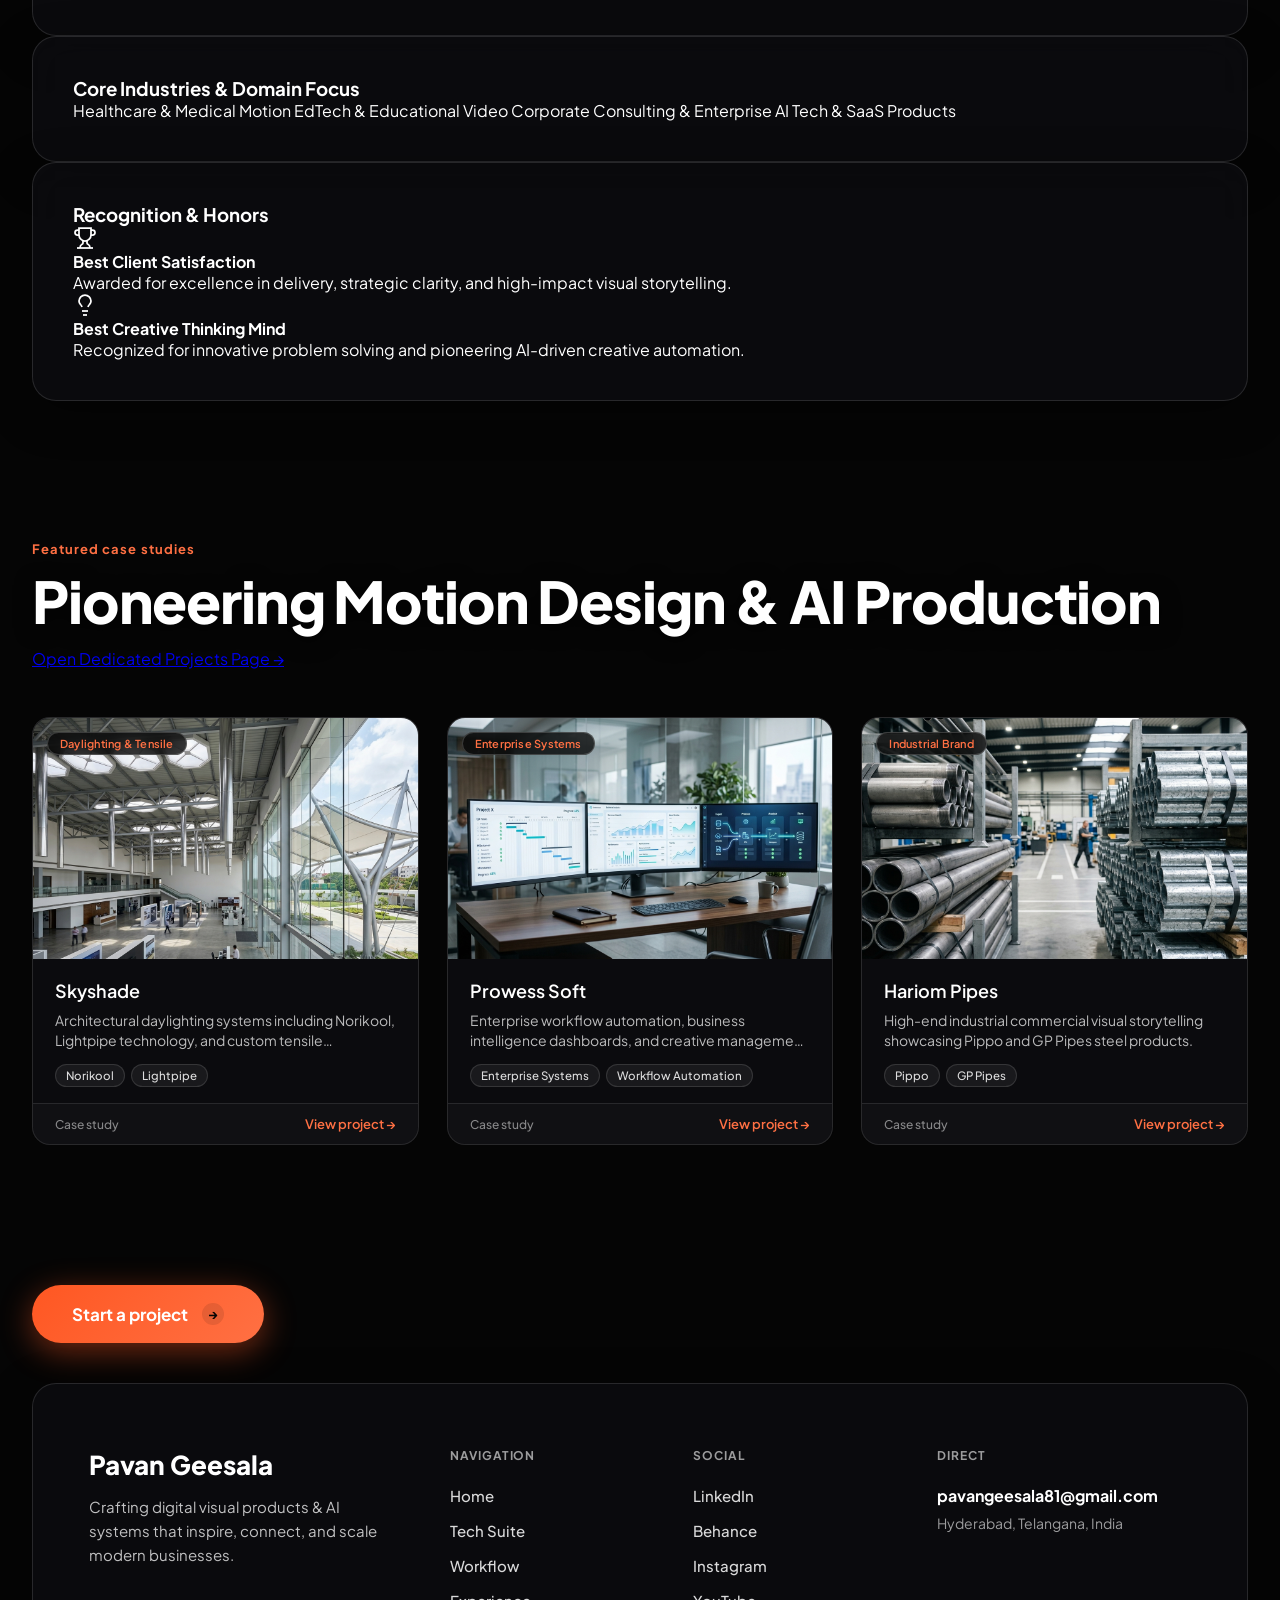
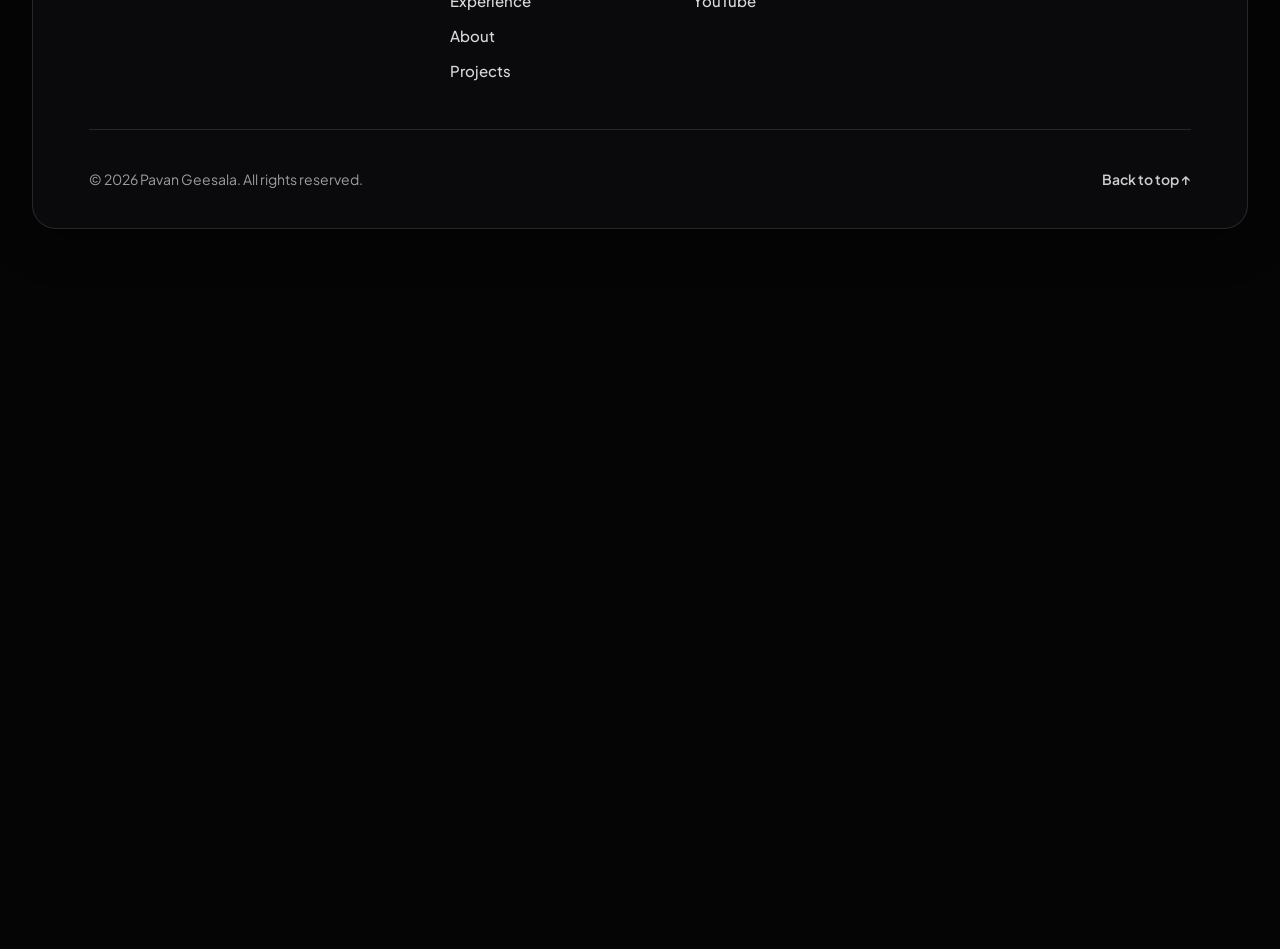
==== commit ef7e8239: "Style: Standardize section eyebrow labels to sentence case" ====
--- a/index.html
+++ b/index.html
@@ -106,7 +106,7 @@
     <!-- 2. Tech Suite Section ("The Complete AI-First Creative Suite") -->
     <section id="tech" class="tech-section">
       <div class="section-head">
-        <span class="section-tag">TOOLSET & WORKFLOW ECOSYSTEM</span>
+        <span class="section-tag">Toolset & workflow ecosystem</span>
         <h2 class="section-title">The Complete AI–First Creative Suite</h2>
         <a href="tech-suite.html" class="hub-link" style="margin-top: 4px;">Open Dedicated Tech Suite Page →</a>
       </div>
@@ -160,7 +160,7 @@
     <section id="lab" class="lab-section">
       <div class="lab-box glass-panel">
         <div class="lab-content">
-          <span class="sub-section-tag">The AI Creative Lab</span>
+          <span class="section-tag">The AI creative lab</span>
           <h2>R&D, Workflows & Experimental Systems</h2>
           <p>
             Exploring the bleeding edge of creative technology: Claude + Blender scripting, prompt engineering
@@ -179,7 +179,7 @@
     <!-- 4. Workflow Section (Modern 12-Stage Production Pipeline) -->
     <section id="pipeline" class="pipeline-section">
       <div class="section-head">
-        <span class="section-tag">END-TO-END PRODUCTION PIPELINE</span>
+        <span class="section-tag">End-to-end production pipeline</span>
         <h2 class="section-title">From Concept to AI-Accelerated Delivery</h2>
         <a href="workflow.html" class="hub-link" style="margin-top: 4px;">Open Dedicated Workflow Page →</a>
       </div>
@@ -205,7 +205,7 @@
     <!-- 5. Experience Section (Work Experience Timeline) -->
     <section id="experience" class="experience-section">
       <div class="section-head">
-        <span class="section-tag">CAREER HISTORY</span>
+        <span class="section-tag">Career history</span>
         <h2 class="section-title">Work Experience & Leadership</h2>
         <a href="experience.html" class="hub-link" style="margin-top: 4px;">Open Dedicated Experience Page →</a>
       </div>
@@ -266,7 +266,7 @@
     <!-- 6. Education Section -->
     <section id="education" class="education-section">
       <div class="section-head">
-        <span class="sub-section-tag">Academic Background</span>
+        <span class="section-tag">Academic background</span>
         <h2 class="section-title">Education</h2>
       </div>
 
@@ -290,7 +290,7 @@
     <!-- 7. Experience & Brands Marquee Bar -->
     <section class="trusted-section">
       <div class="trusted-bar">
-        <div class="trusted-label">Experience & Brands<br>I've Collaborated With</div>
+        <div class="trusted-label">Experience & brands<br>I've collaborated with</div>
         <div class="brands-marquee">
           <div class="brand-item"><span>Ealkay Consulting</span></div>
           <div class="brand-item"><span>Tutorac</span></div>
@@ -306,7 +306,7 @@
     <!-- 8. About Section -->
     <section id="about" class="about-section">
       <div class="section-head">
-        <span class="sub-section-tag">Background & Experience</span>
+        <span class="section-tag">Background & experience</span>
         <h2 class="section-title">Combining Technical Rigor with Generative AI Innovation</h2>
       </div>
 
@@ -357,7 +357,7 @@
     <!-- 9. Projects Section (Featured Case Studies Teaser) -->
     <section id="projects" class="projects-section">
       <div class="section-head">
-        <span class="section-tag">FEATURED CASE STUDIES</span>
+        <span class="section-tag">Featured case studies</span>
         <h2 class="section-title">Pioneering Motion Design & AI Production</h2>
         <a href="projects.html" class="hub-link" style="margin-top: 4px;">Open Dedicated Projects Page →</a>
       </div>
--- a/style.css
+++ b/style.css
@@ -220,10 +220,9 @@
 
 .sub-section-tag {
   font-size: 13px;
-  font-weight: 600;
-  letter-spacing: 0.02em;
-  color: rgba(255, 255, 255, 0.65);
-  text-transform: none;
+  font-weight: 700;
+  letter-spacing: 0.08em;
+  color: #ff7043;
 }
 
 /* Glass Panel Component */
@@ -521,7 +520,6 @@
 .trusted-label {
   font-size: 13px;
   font-weight: 700;
-  text-transform: uppercase;
   letter-spacing: 0.06em;
   color: rgba(255, 255, 255, 0.65);
   line-height: 1.4;
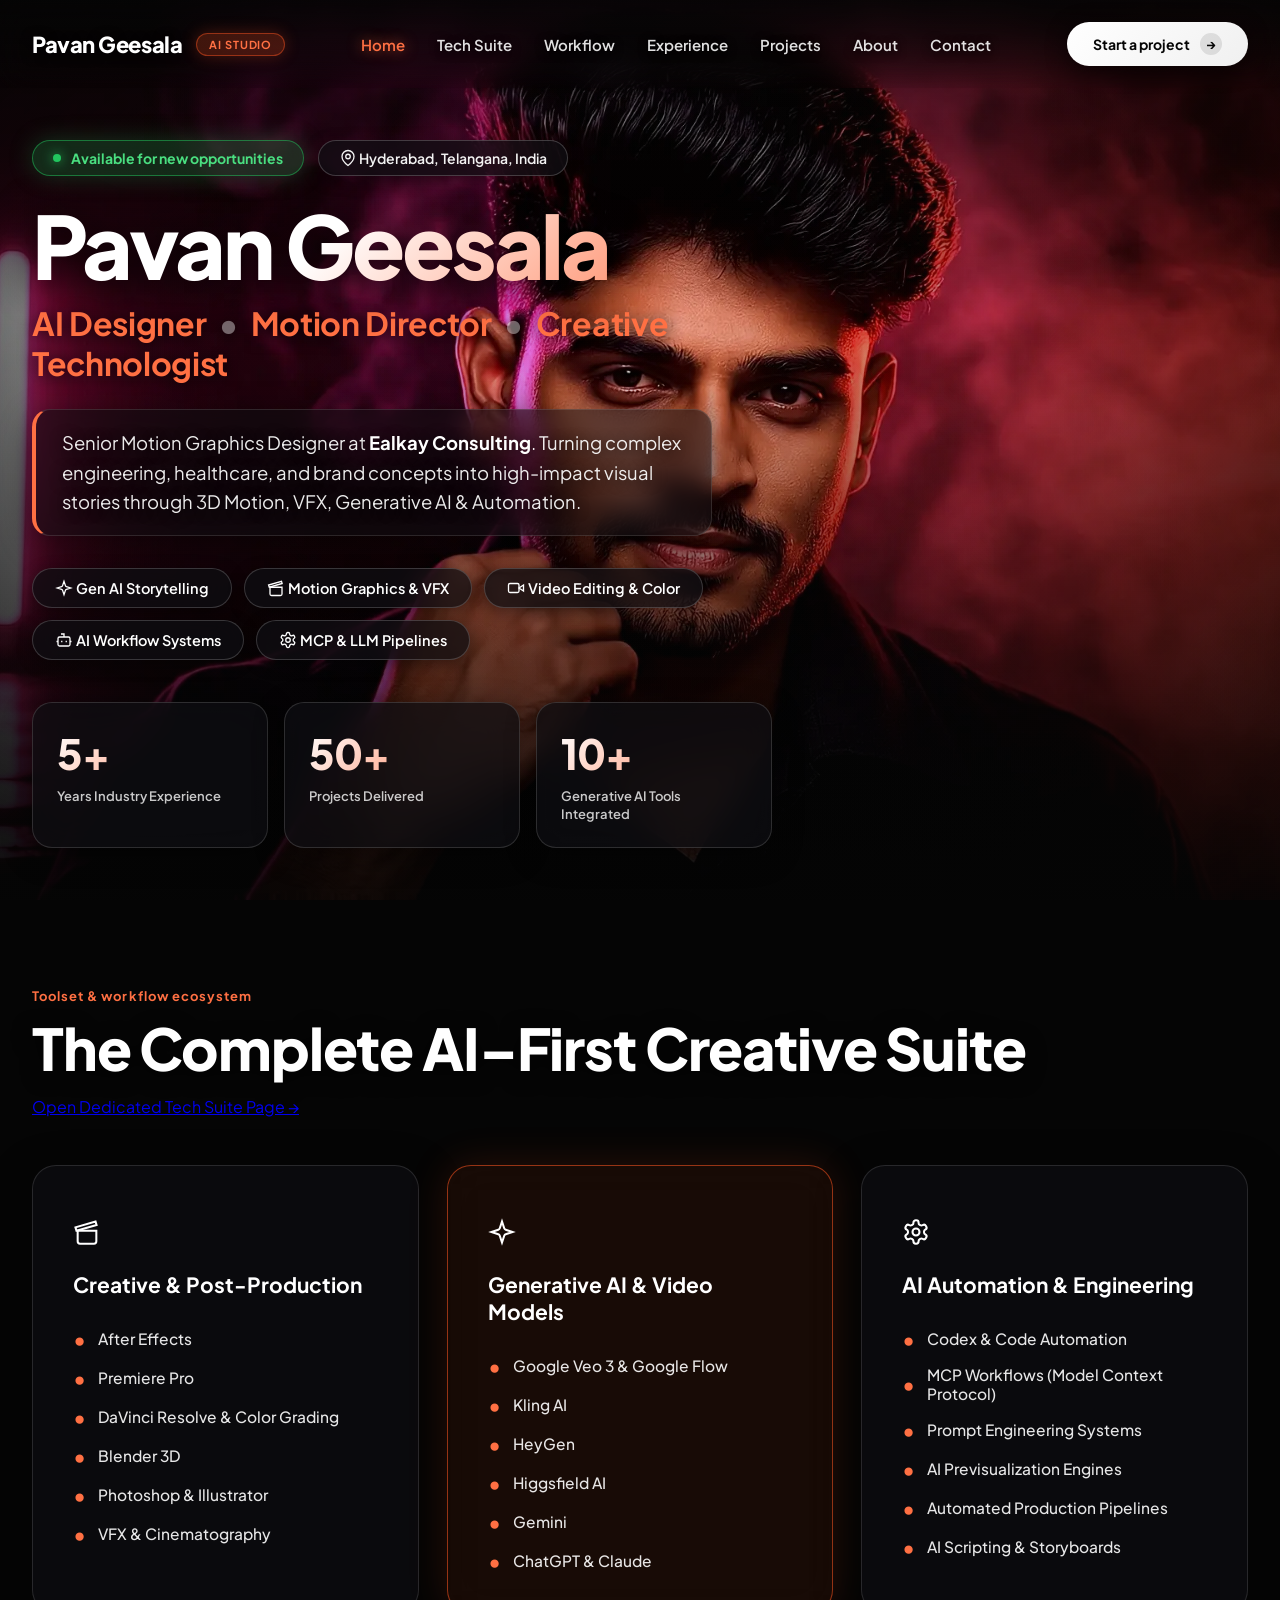
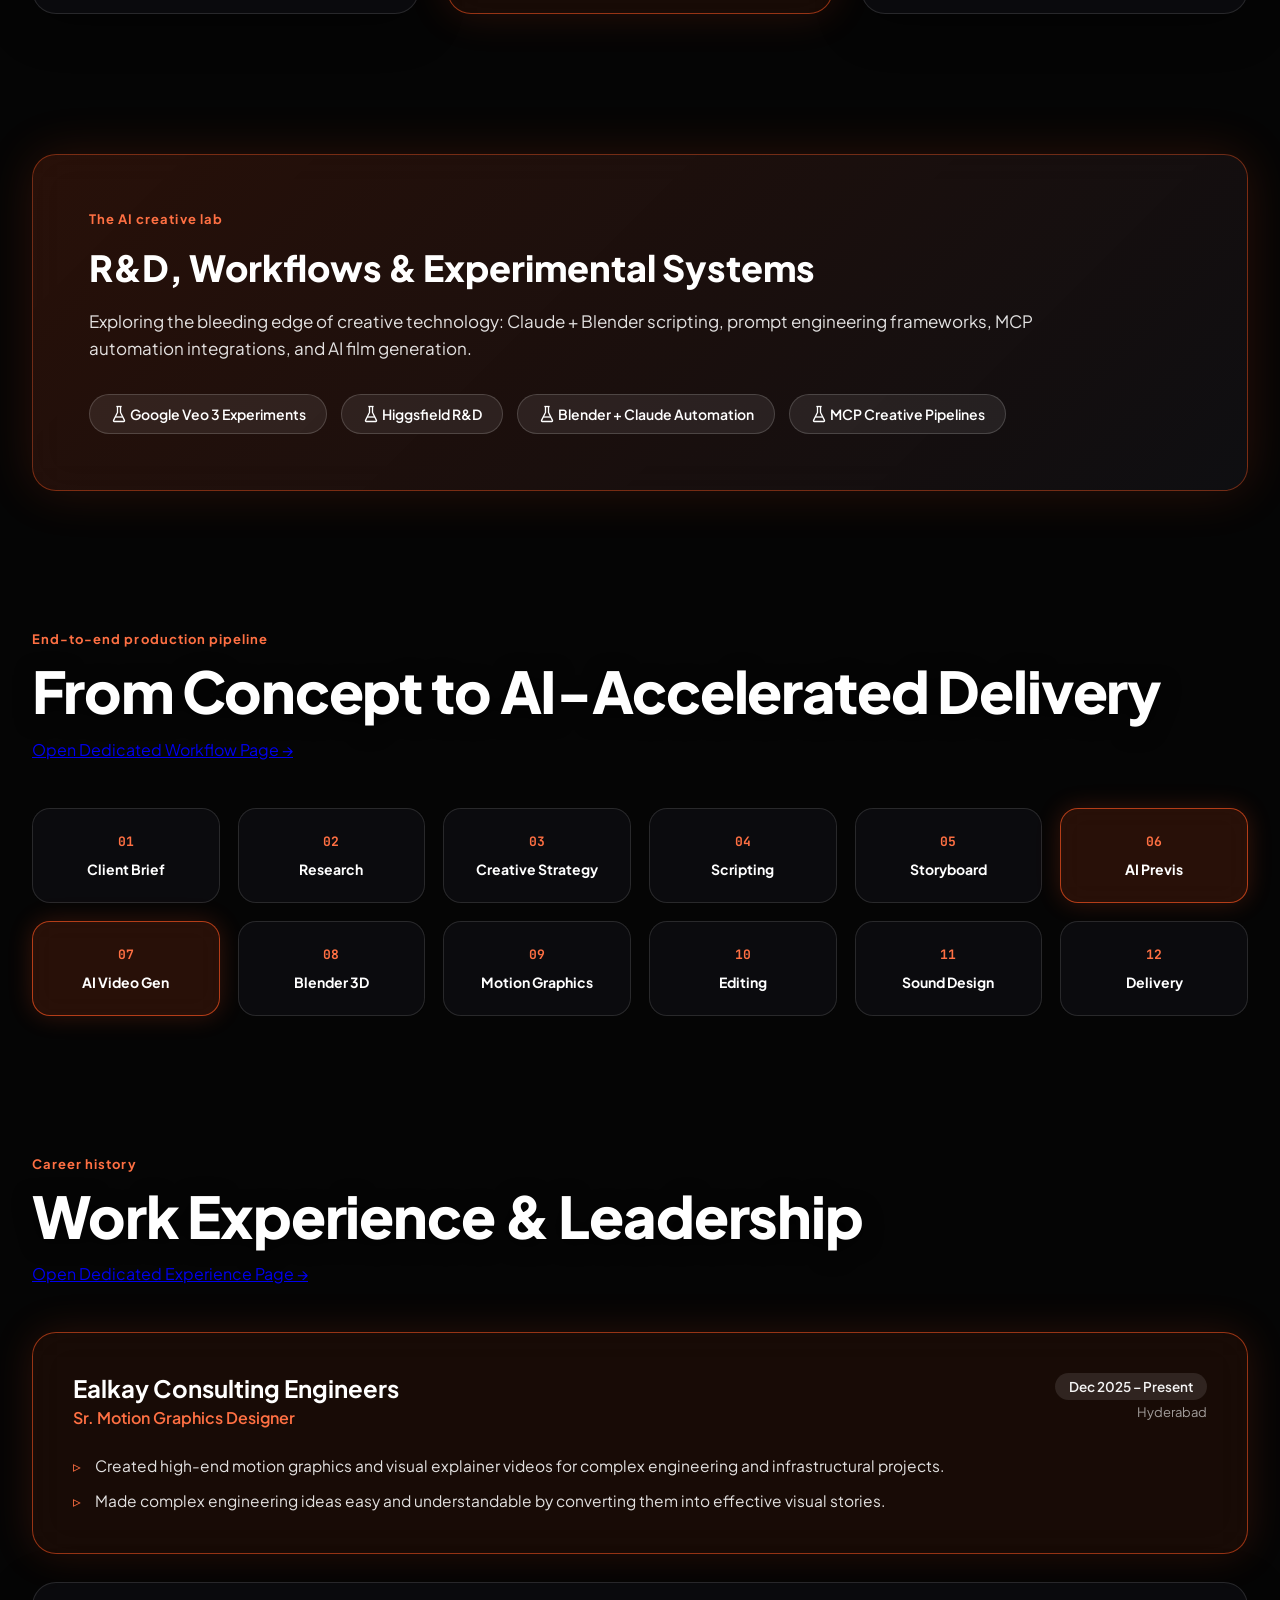
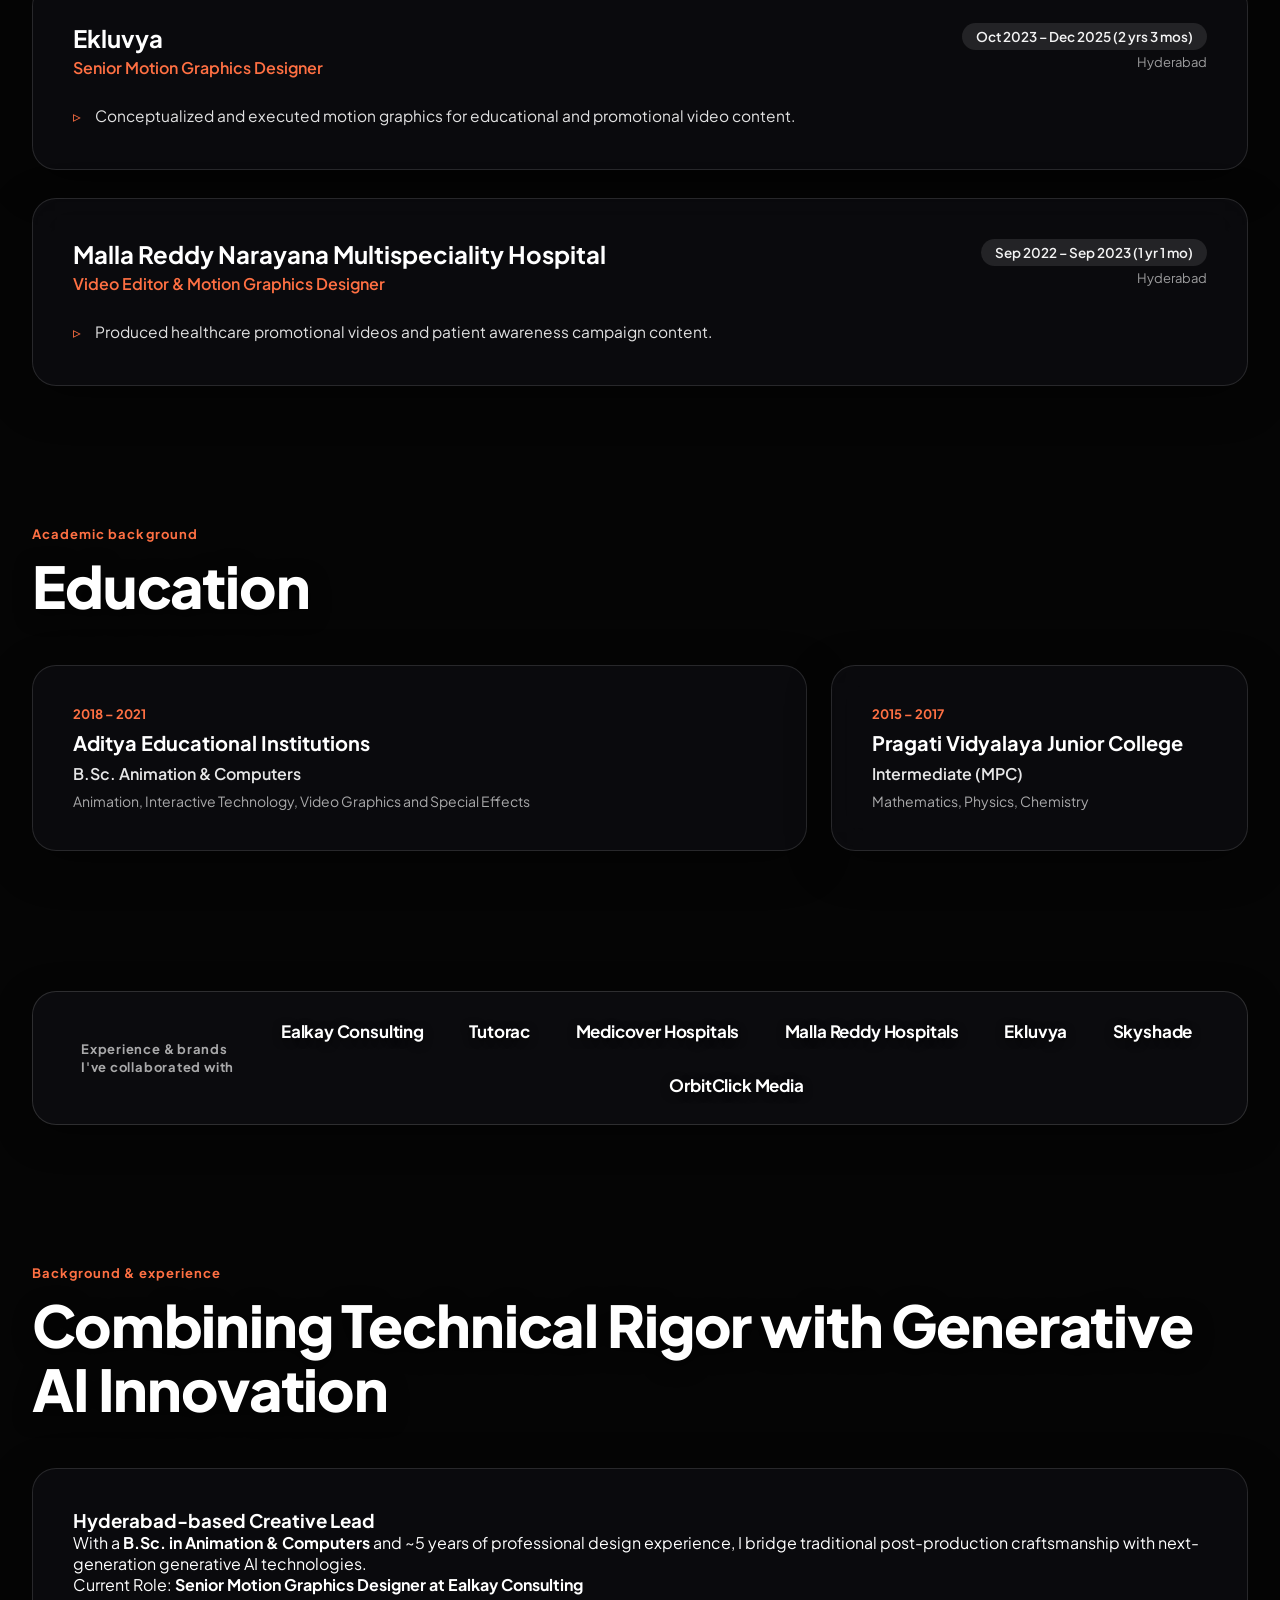
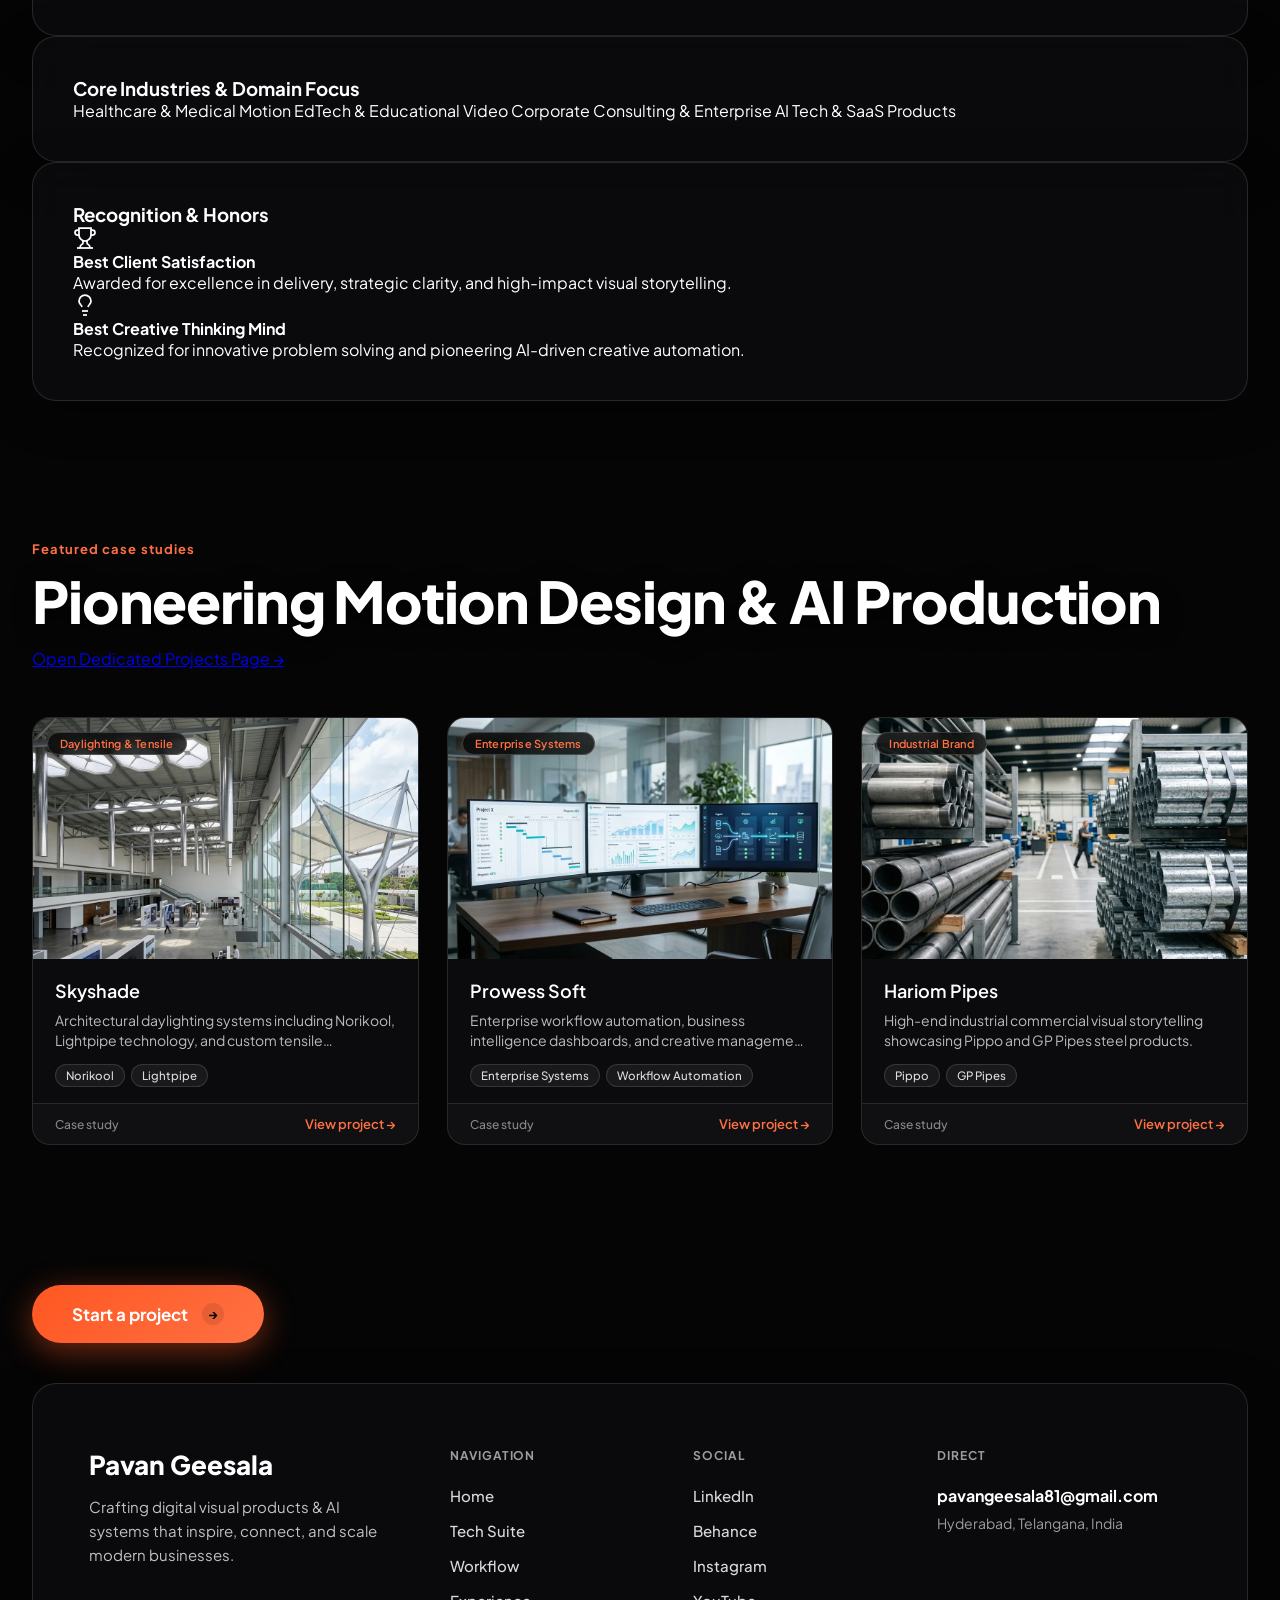
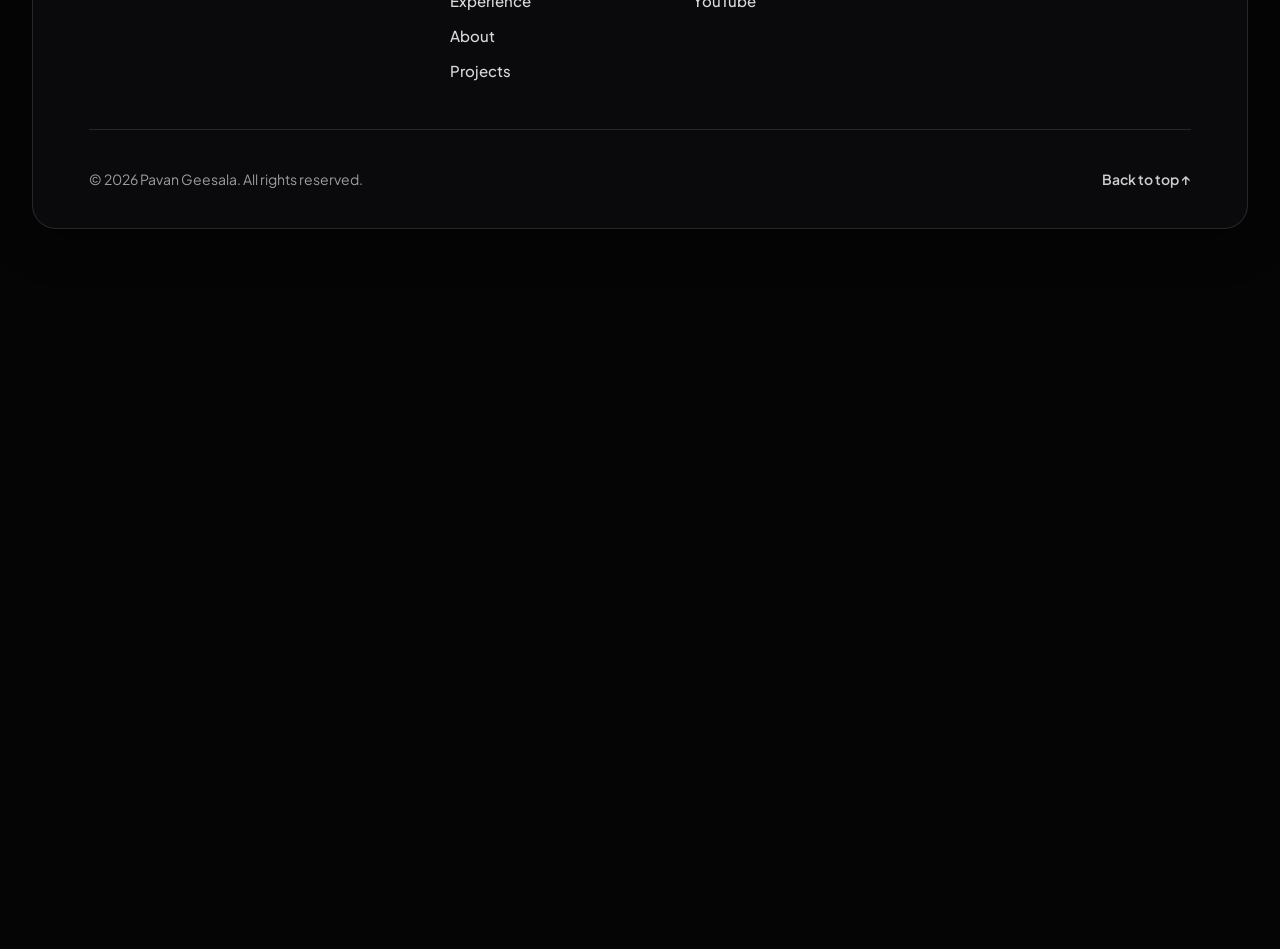
==== commit a91cec0c: "Perf: Instant preloader resolution, WebP image conversion, lazy-loading, and resource hints" ====
--- a/index.html
+++ b/index.html
@@ -8,6 +8,7 @@
   <link rel="stylesheet" href="style.css">
   <link rel="preconnect" href="https://fonts.googleapis.com">
   <link rel="preconnect" href="https://fonts.gstatic.com" crossorigin>
+  <link rel="preload" as="image" href="assets/frames/ezgif-frame-000.webp">
   <link
     href="https://fonts.googleapis.com/css2?family=Plus+Jakarta+Sans:wght@300;400;500;600;700;800&family=JetBrains+Mono:wght@400;500&display=swap"
     rel="stylesheet">
@@ -366,7 +367,7 @@
         <!-- Project 1 -->
         <div class="project-card">
           <div class="project-img-wrap">
-            <img src="assets/images/skyshade-project.jpg" alt="Skyshade Daylighting & Tensile Structures">
+            <img src="assets/images/skyshade-project.webp" alt="Skyshade Daylighting & Tensile Structures" loading="lazy">
             <span class="project-cat-pill">Daylighting & Tensile</span>
           </div>
           <div class="project-body">
@@ -386,7 +387,7 @@
         <!-- Project 2 -->
         <div class="project-card">
           <div class="project-img-wrap">
-            <img src="assets/images/prowess-soft-project.jpg" alt="Prowess Soft Enterprise Systems">
+            <img src="assets/images/prowess-soft-project.webp" alt="Prowess Soft Enterprise Systems" loading="lazy">
             <span class="project-cat-pill">Enterprise Systems</span>
           </div>
           <div class="project-body">
@@ -406,7 +407,7 @@
         <!-- Project 3 -->
         <div class="project-card">
           <div class="project-img-wrap">
-            <img src="assets/images/hariom-pipes-project.jpg" alt="Hariom Pipes Pippo & GP Pipes">
+            <img src="assets/images/hariom-pipes-project.webp" alt="Hariom Pipes Pippo & GP Pipes" loading="lazy">
             <span class="project-cat-pill">Industrial Brand</span>
           </div>
           <div class="project-body">
@@ -479,7 +480,7 @@
 
   </div>
 
-  <script src="script.js"></script>
+  <script src="script.js" defer></script>
 </body>
 
 </html>
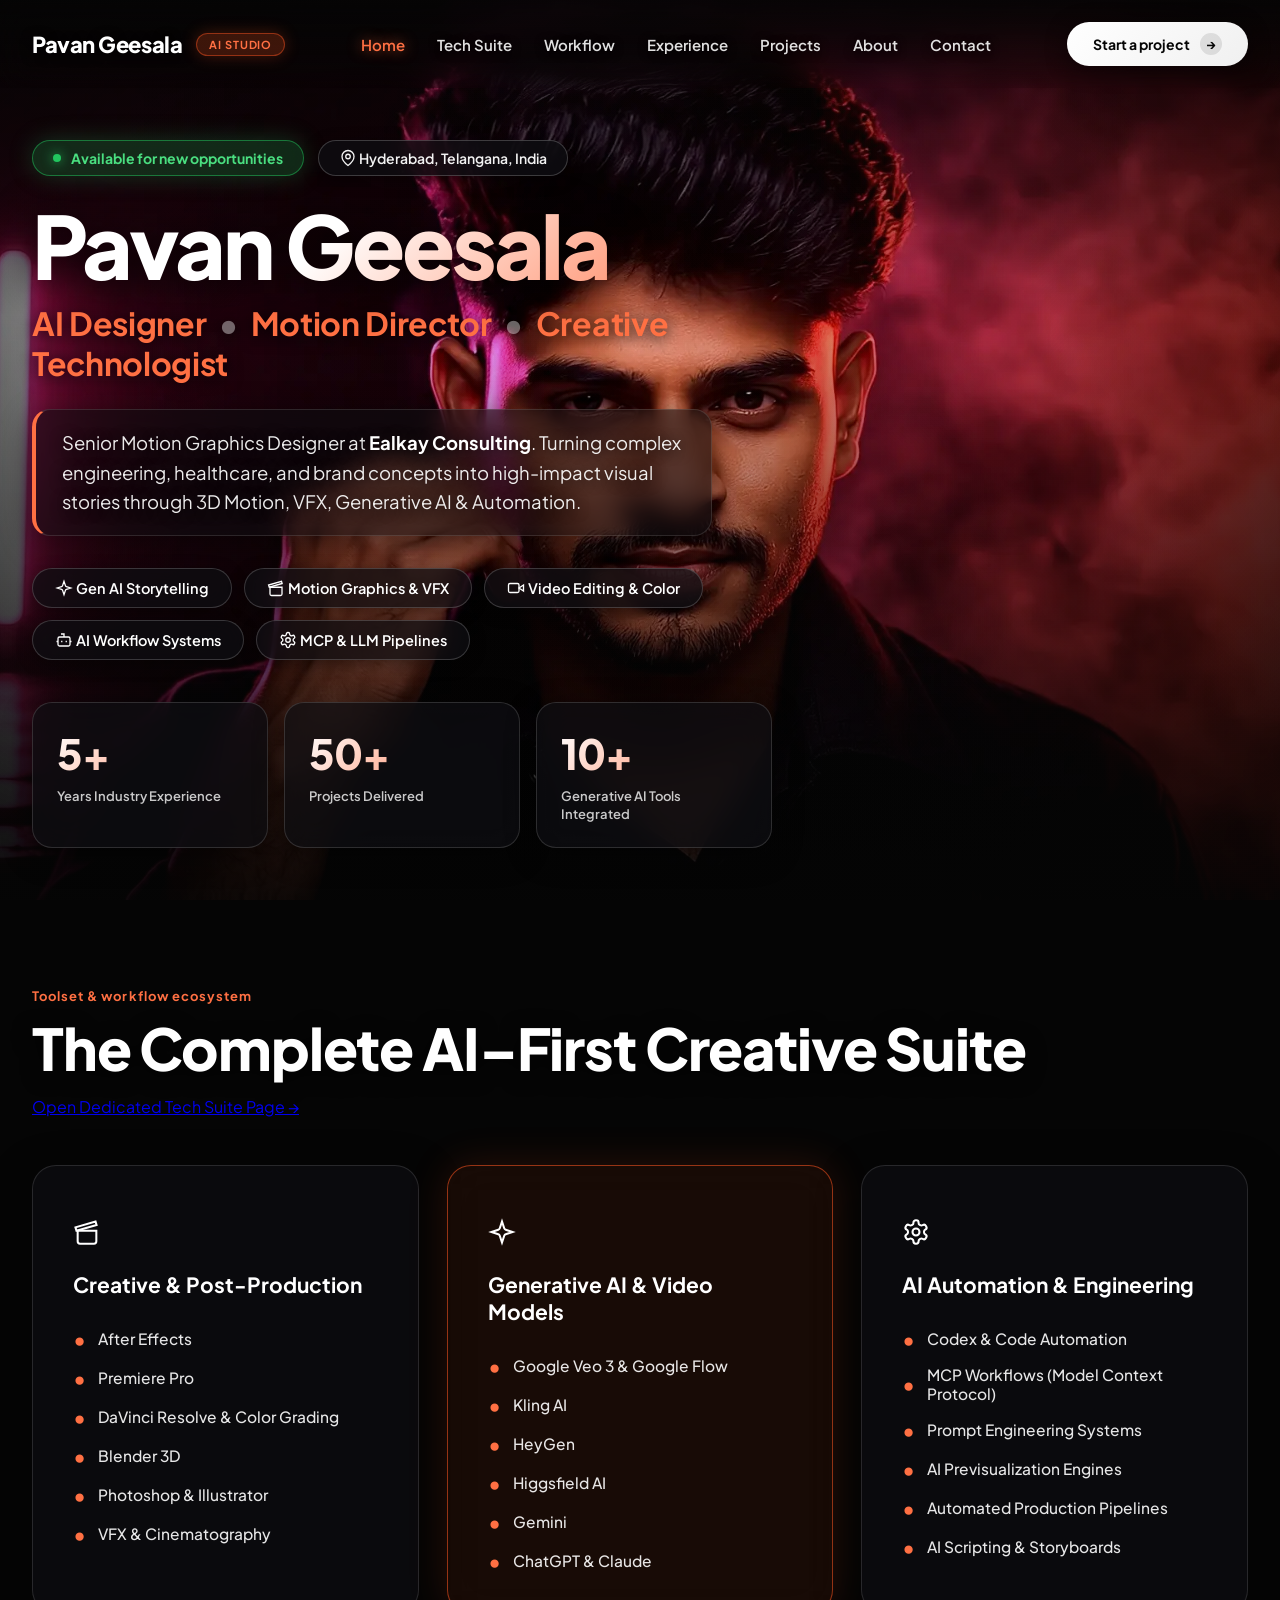
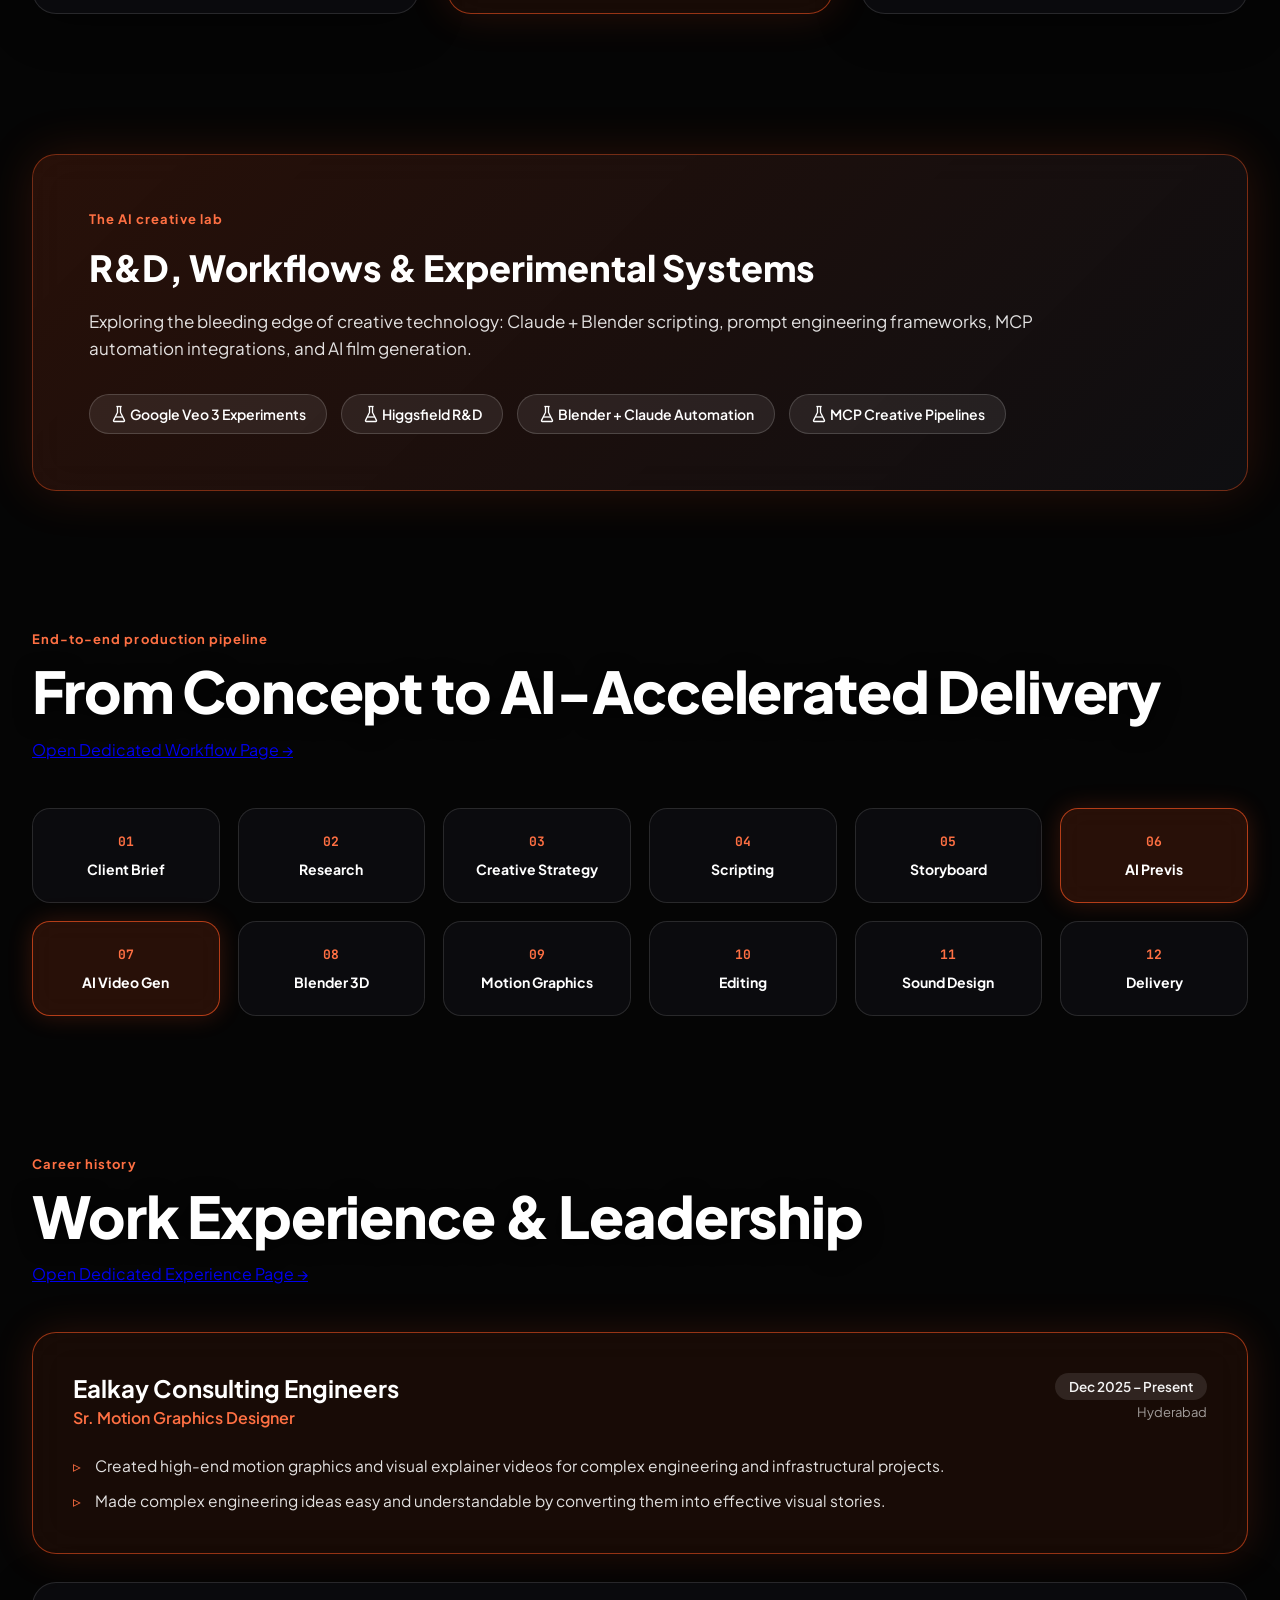
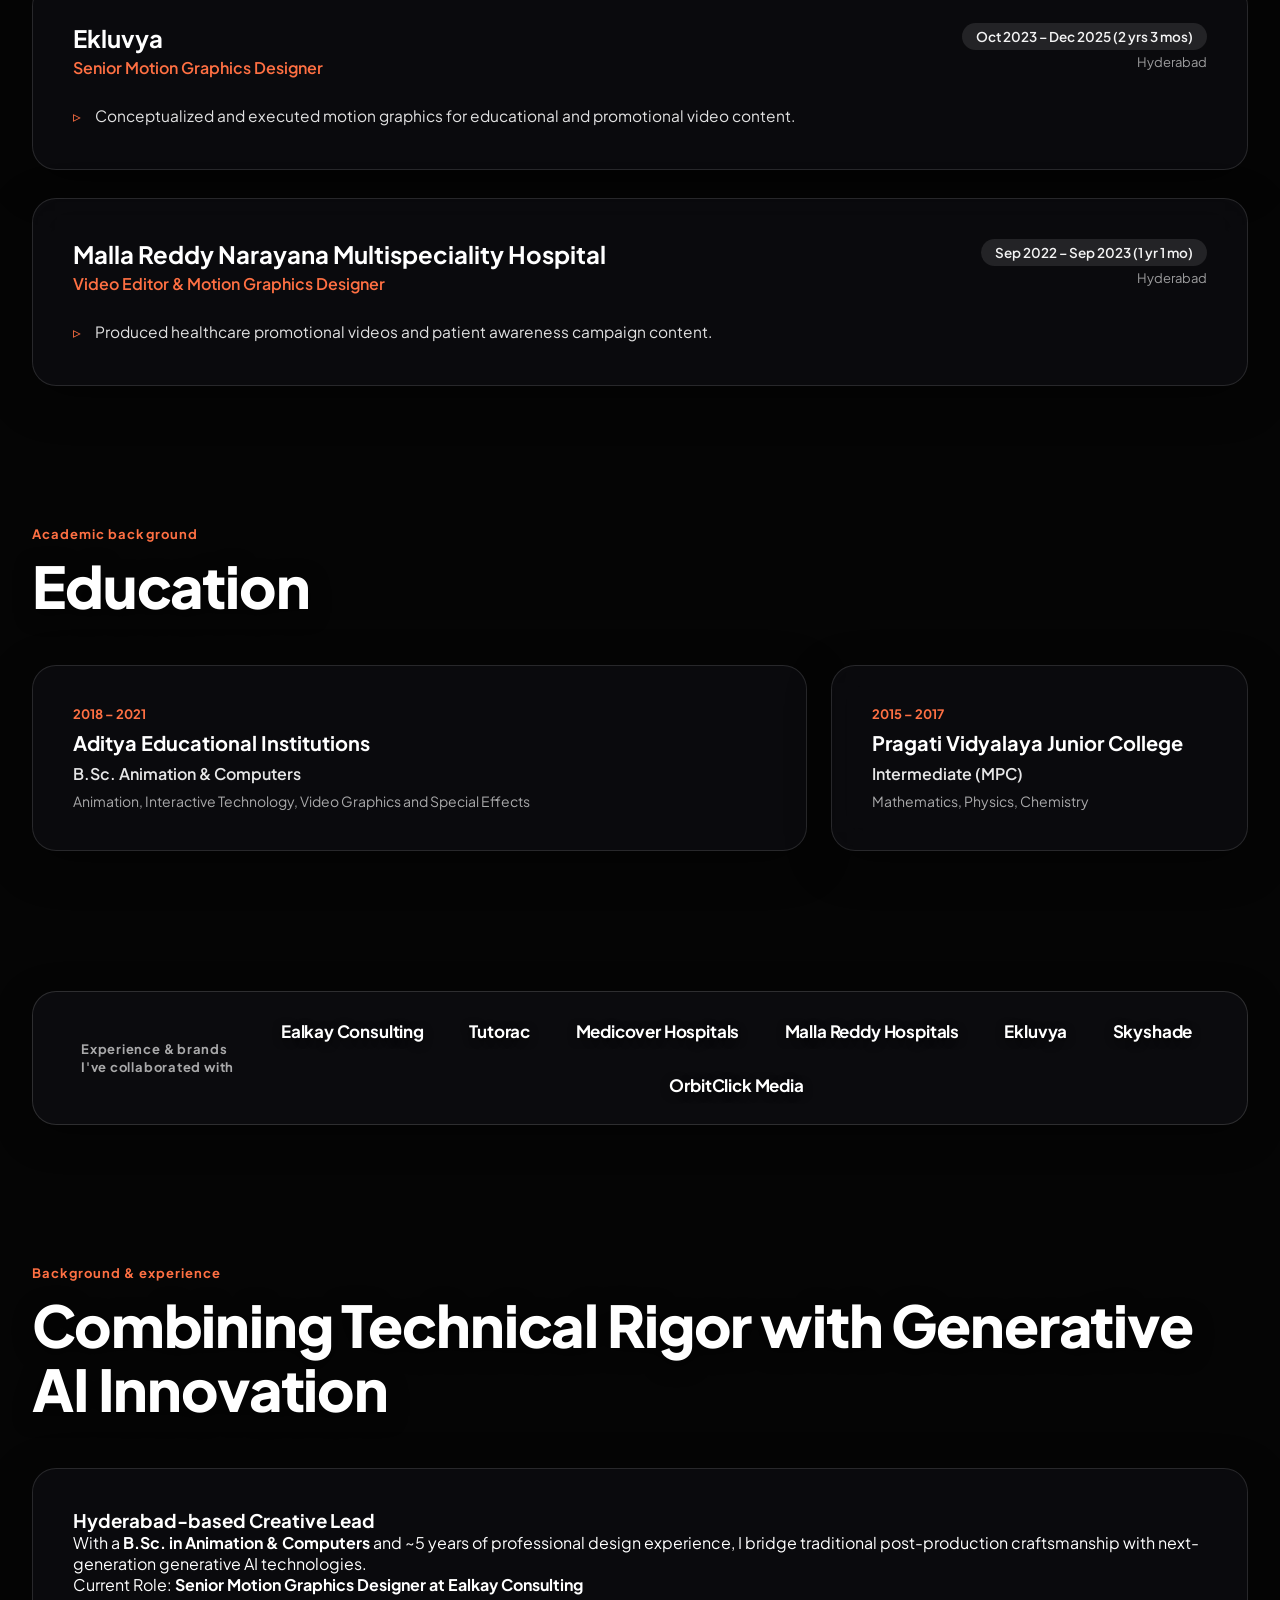
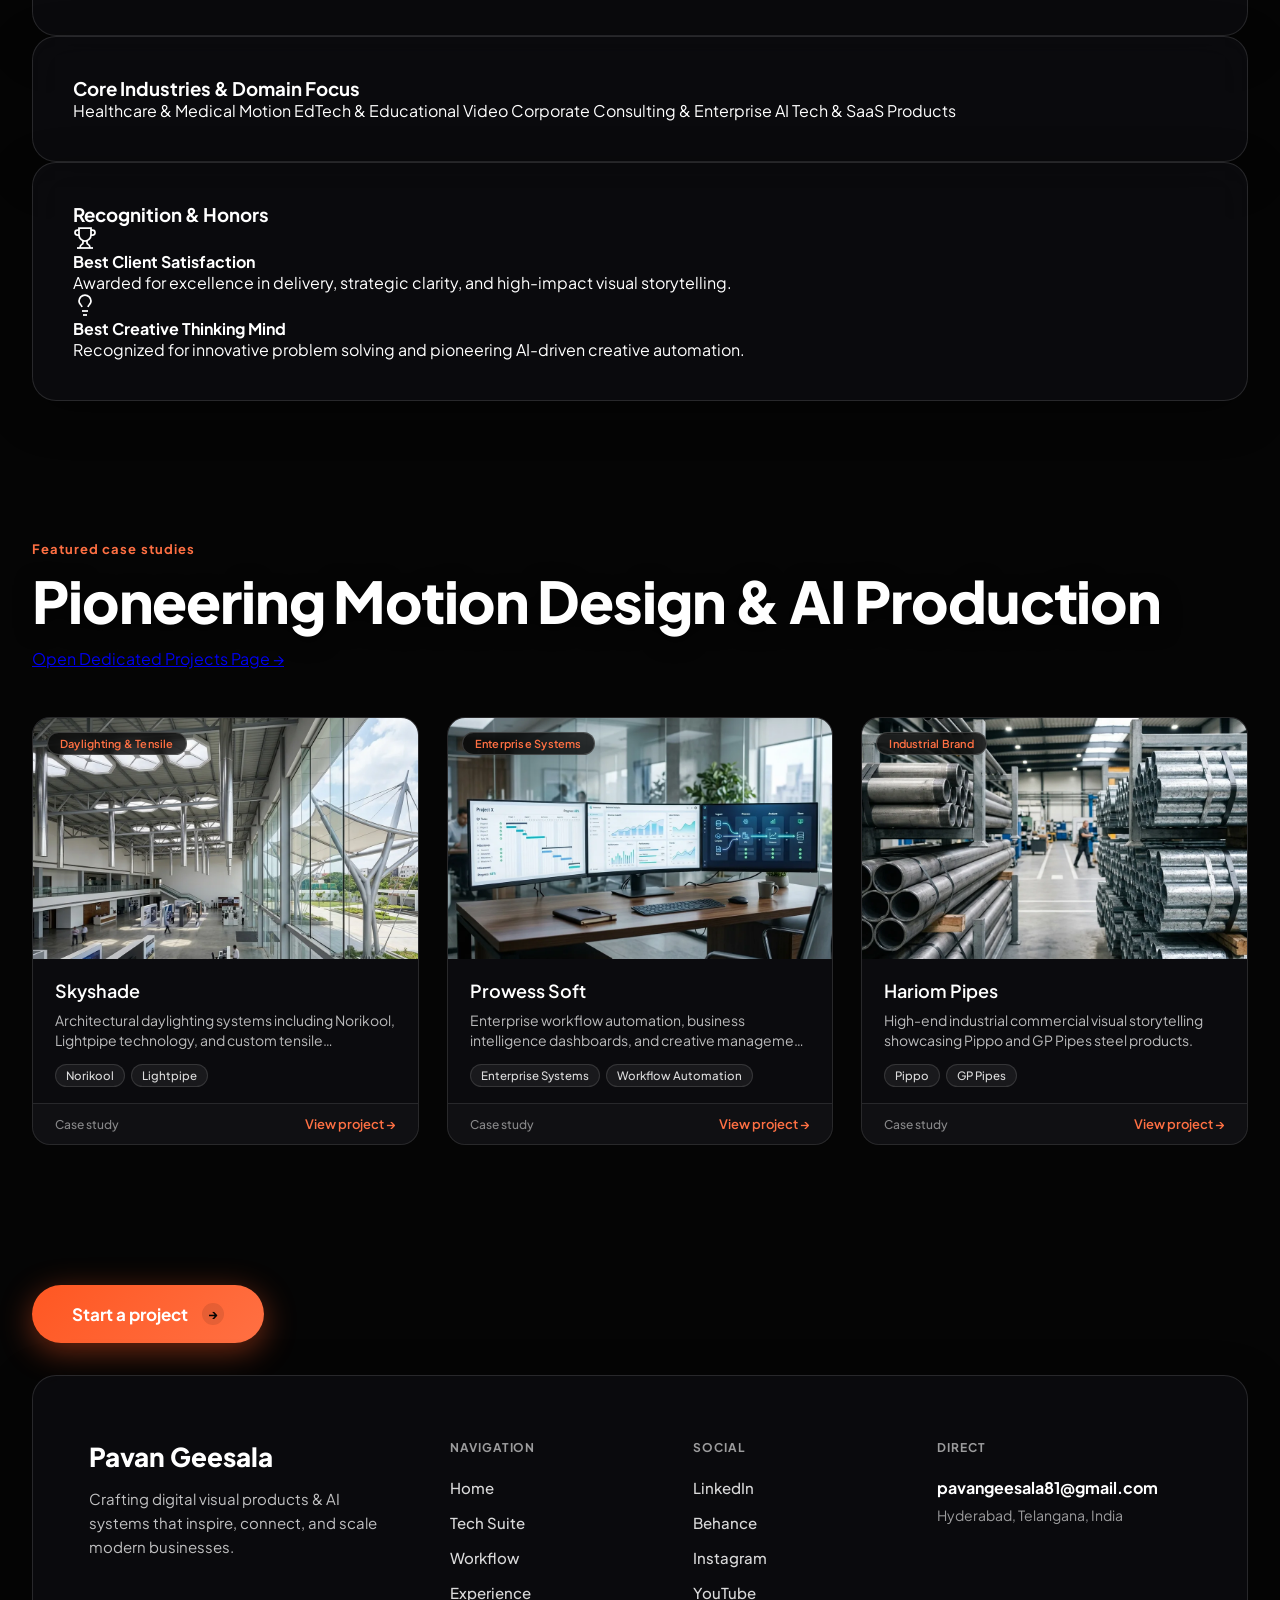
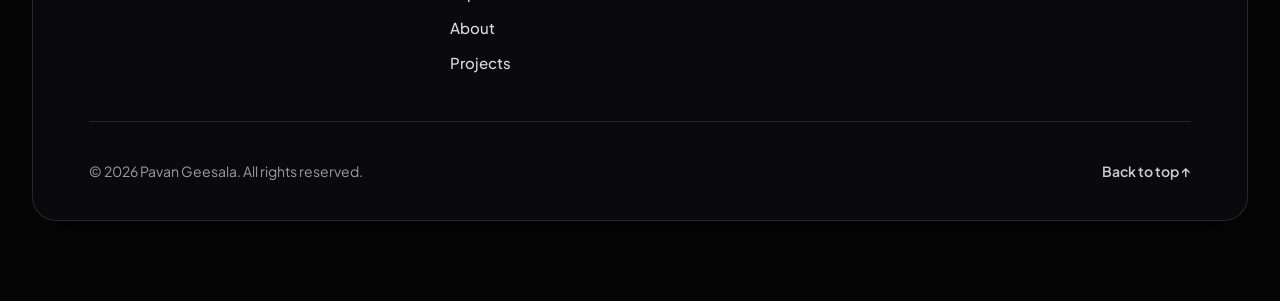
==== commit d7d1581e: "security: add rel=noopener to external links and configure HTTP security headers in vercel.json" ====
--- a/index.html
+++ b/index.html
@@ -458,10 +458,10 @@
         <div class="footer-col">
           <h4 class="footer-heading">SOCIAL</h4>
           <ul class="footer-links">
-            <li><a href="https://www.linkedin.com/in/pavan-geesala" target="_blank">LinkedIn</a></li>
-            <li><a href="https://behance.net" target="_blank">Behance</a></li>
-            <li><a href="https://instagram.com" target="_blank">Instagram</a></li>
-            <li><a href="https://youtube.com" target="_blank">YouTube</a></li>
+            <li><a href="https://www.linkedin.com/in/pavan-geesala" target="_blank" rel="noopener noreferrer">LinkedIn</a></li>
+            <li><a href="https://behance.net" target="_blank" rel="noopener noreferrer">Behance</a></li>
+            <li><a href="https://instagram.com" target="_blank" rel="noopener noreferrer">Instagram</a></li>
+            <li><a href="https://youtube.com" target="_blank" rel="noopener noreferrer">YouTube</a></li>
           </ul>
         </div>
 
--- a/style.css
+++ b/style.css
@@ -257,11 +257,14 @@
   width: 100%;
   max-width: 1760px;
   margin: 0 auto;
-  padding: 140px 64px 80vh;
+  padding: 140px 64px 80px;
   display: flex;
   flex-direction: column;
   gap: 140px;
-}
+  min-height: 100vh;
+  justify-content: space-between;
+}
+
 
 /* Subpage Hero */
 .page-hero {
@@ -943,11 +946,22 @@
   color: rgba(255, 255, 255, 0.65);
 }
 
+/* Contact & Footer Section Wrapper */
+.contact-section {
+  width: 100%;
+  margin-top: auto;
+  display: flex;
+  flex-direction: column;
+  gap: 32px;
+  position: relative;
+  z-index: 10;
+}
+
 /* Consultation Request Bar */
 .consultation-bar {
   display: flex;
   justify-content: flex-start;
-  margin-bottom: 40px;
+  margin-bottom: 0;
   width: 100%;
 }
 
@@ -1111,7 +1125,7 @@
   }
 
   .content-wrapper {
-    padding: 100px 20px 60vh;
+    padding: 100px 20px 48px;
     gap: 90px;
   }
 
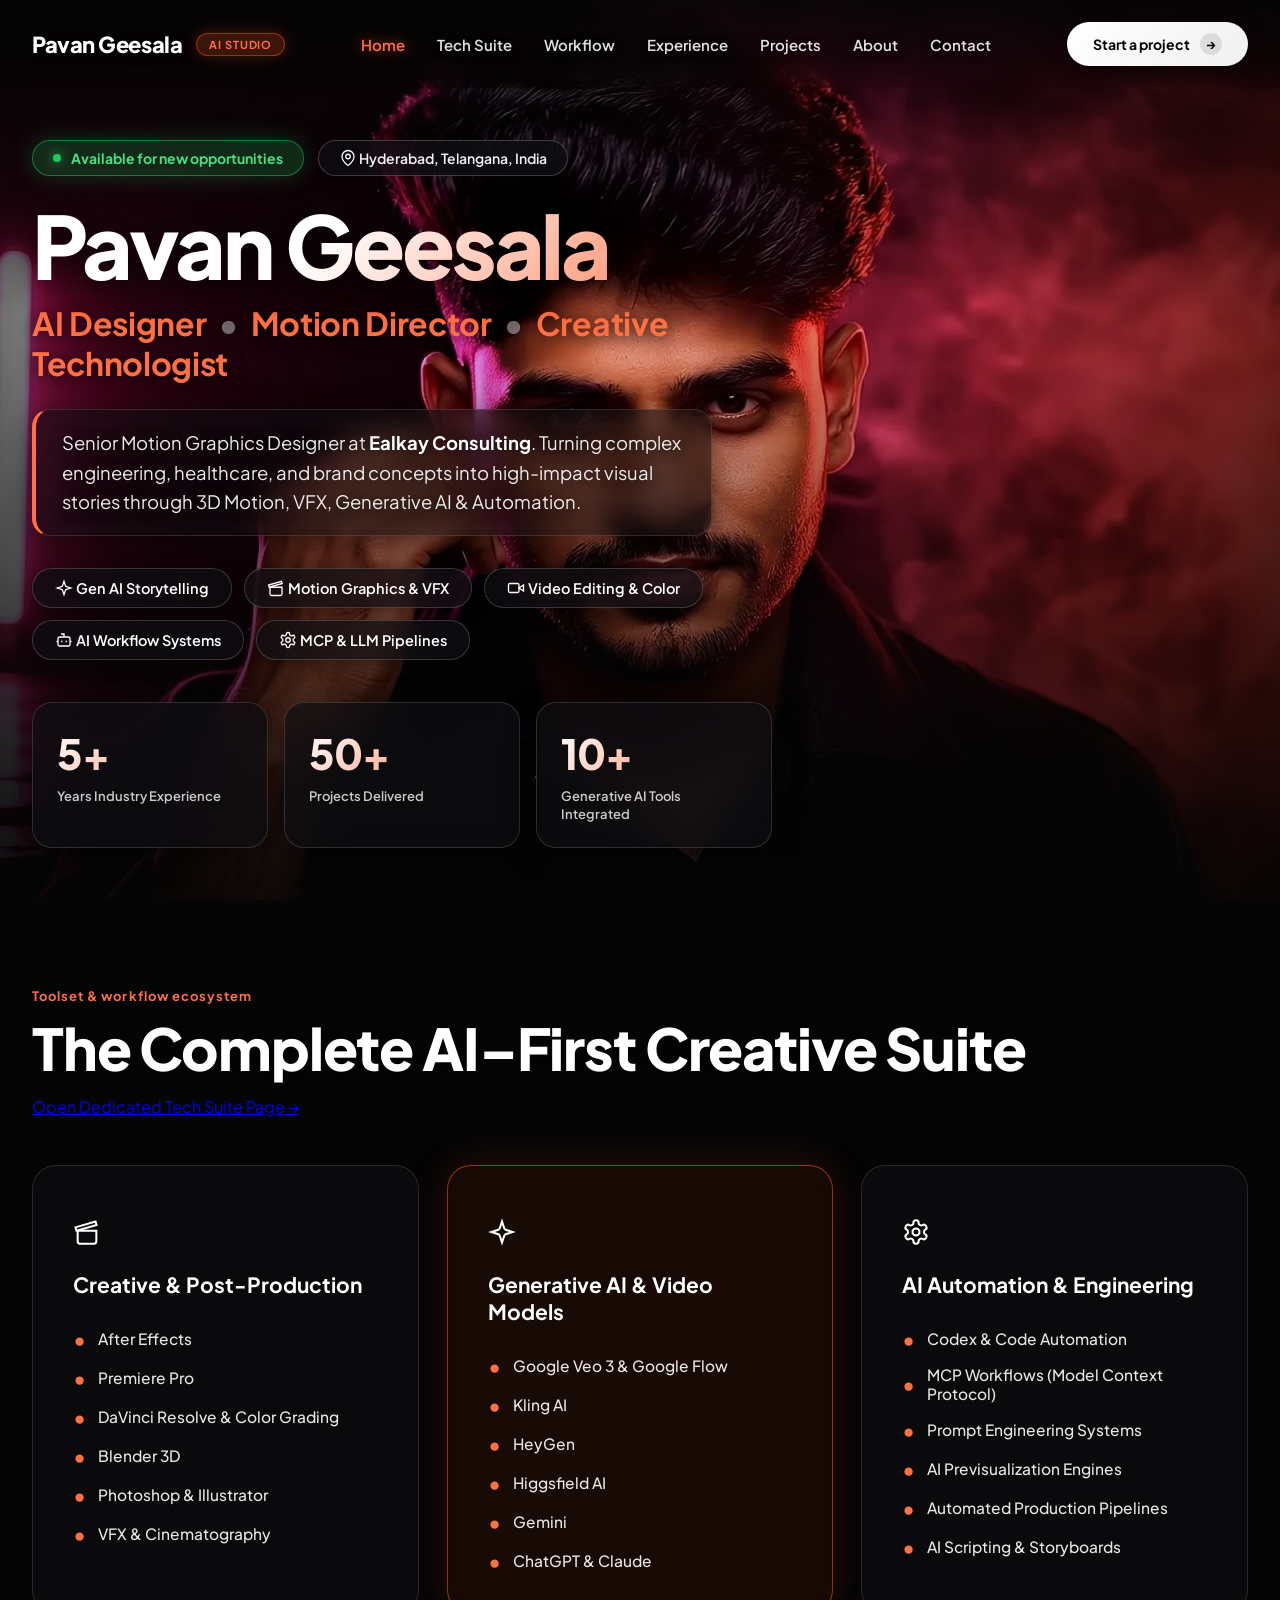
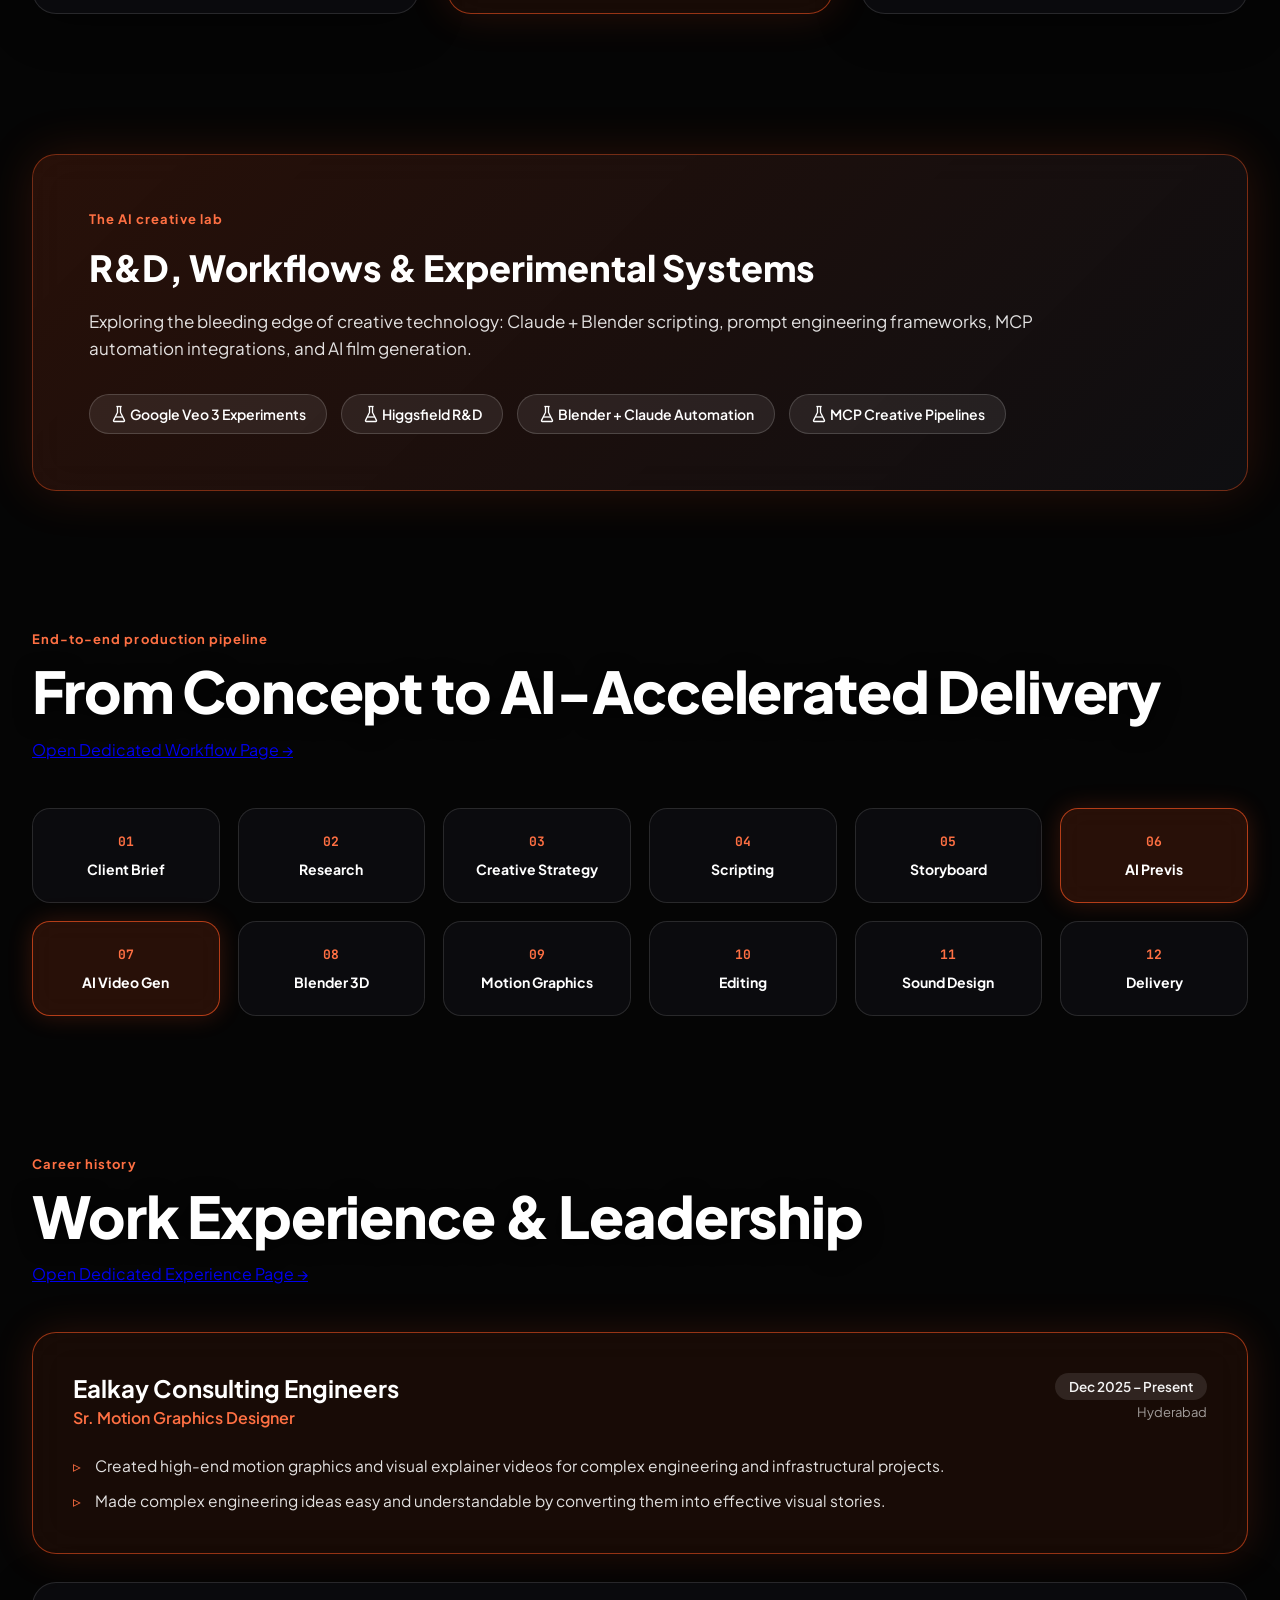
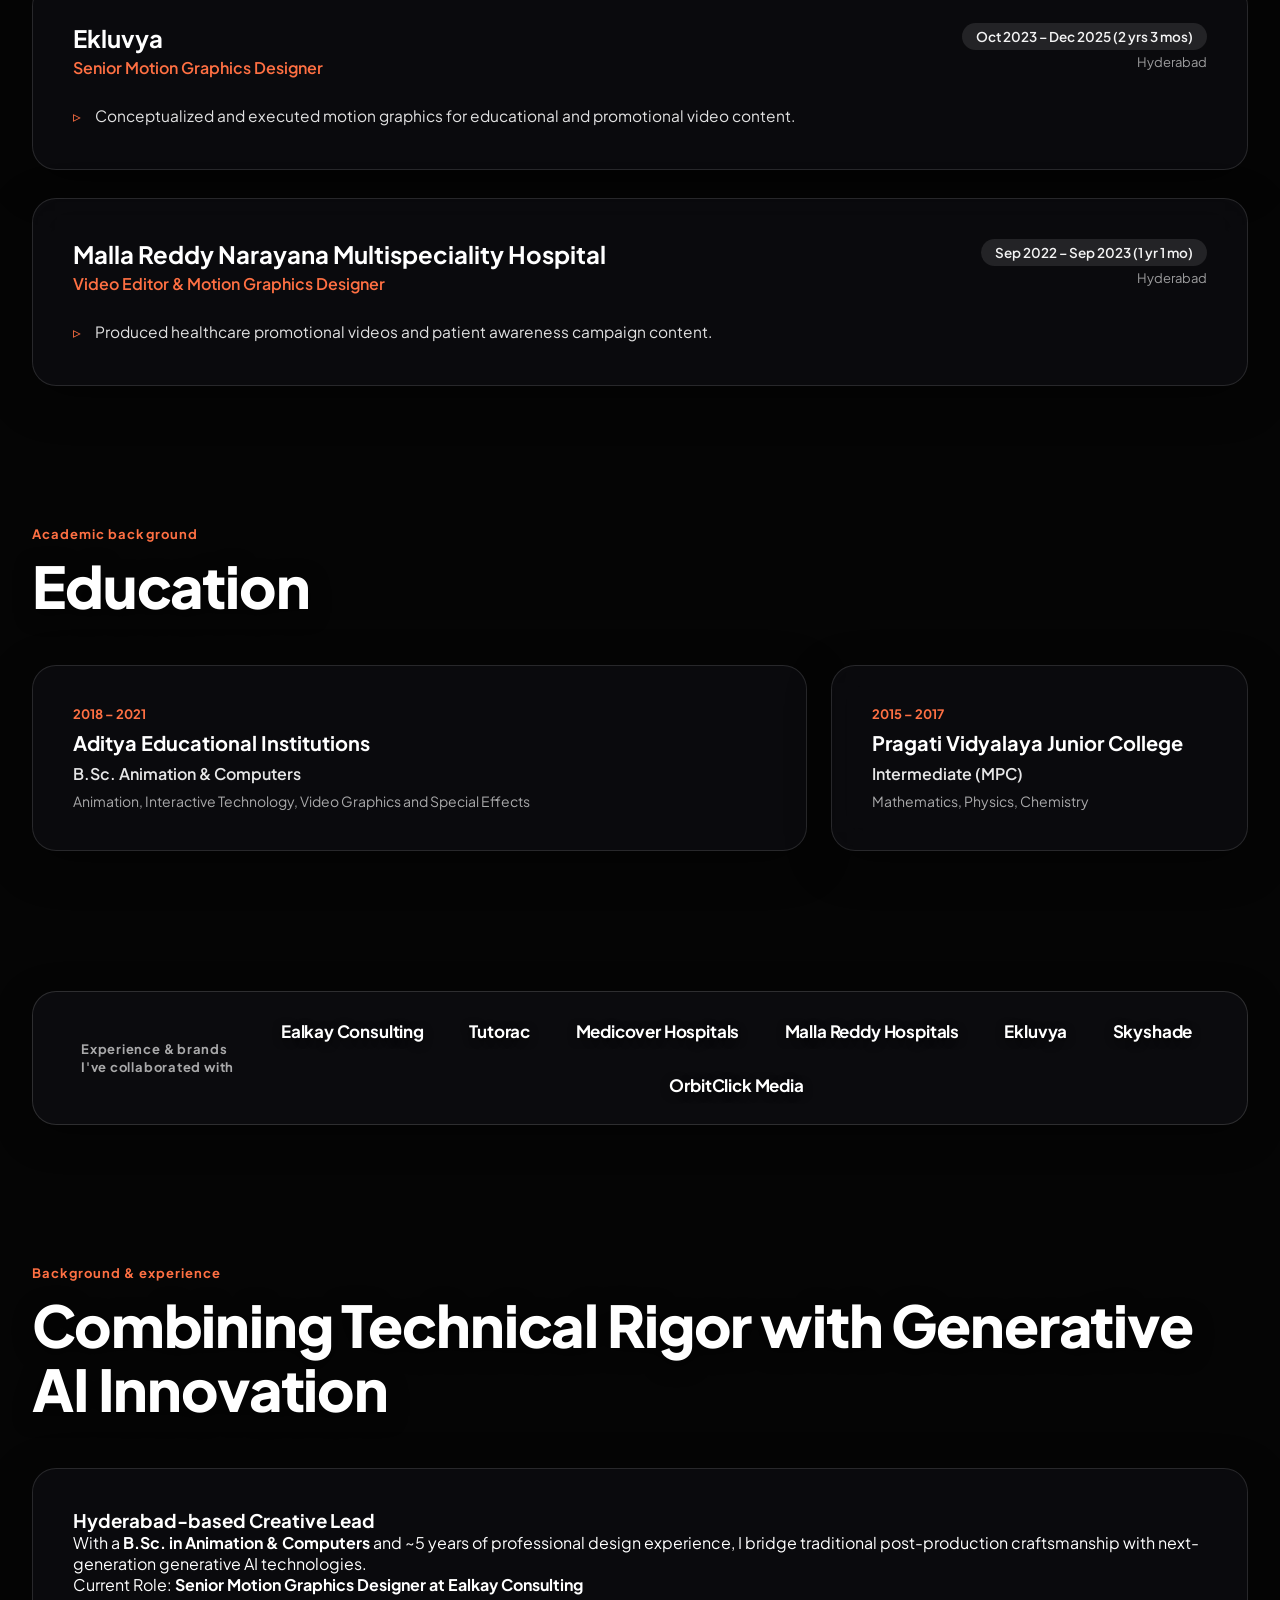
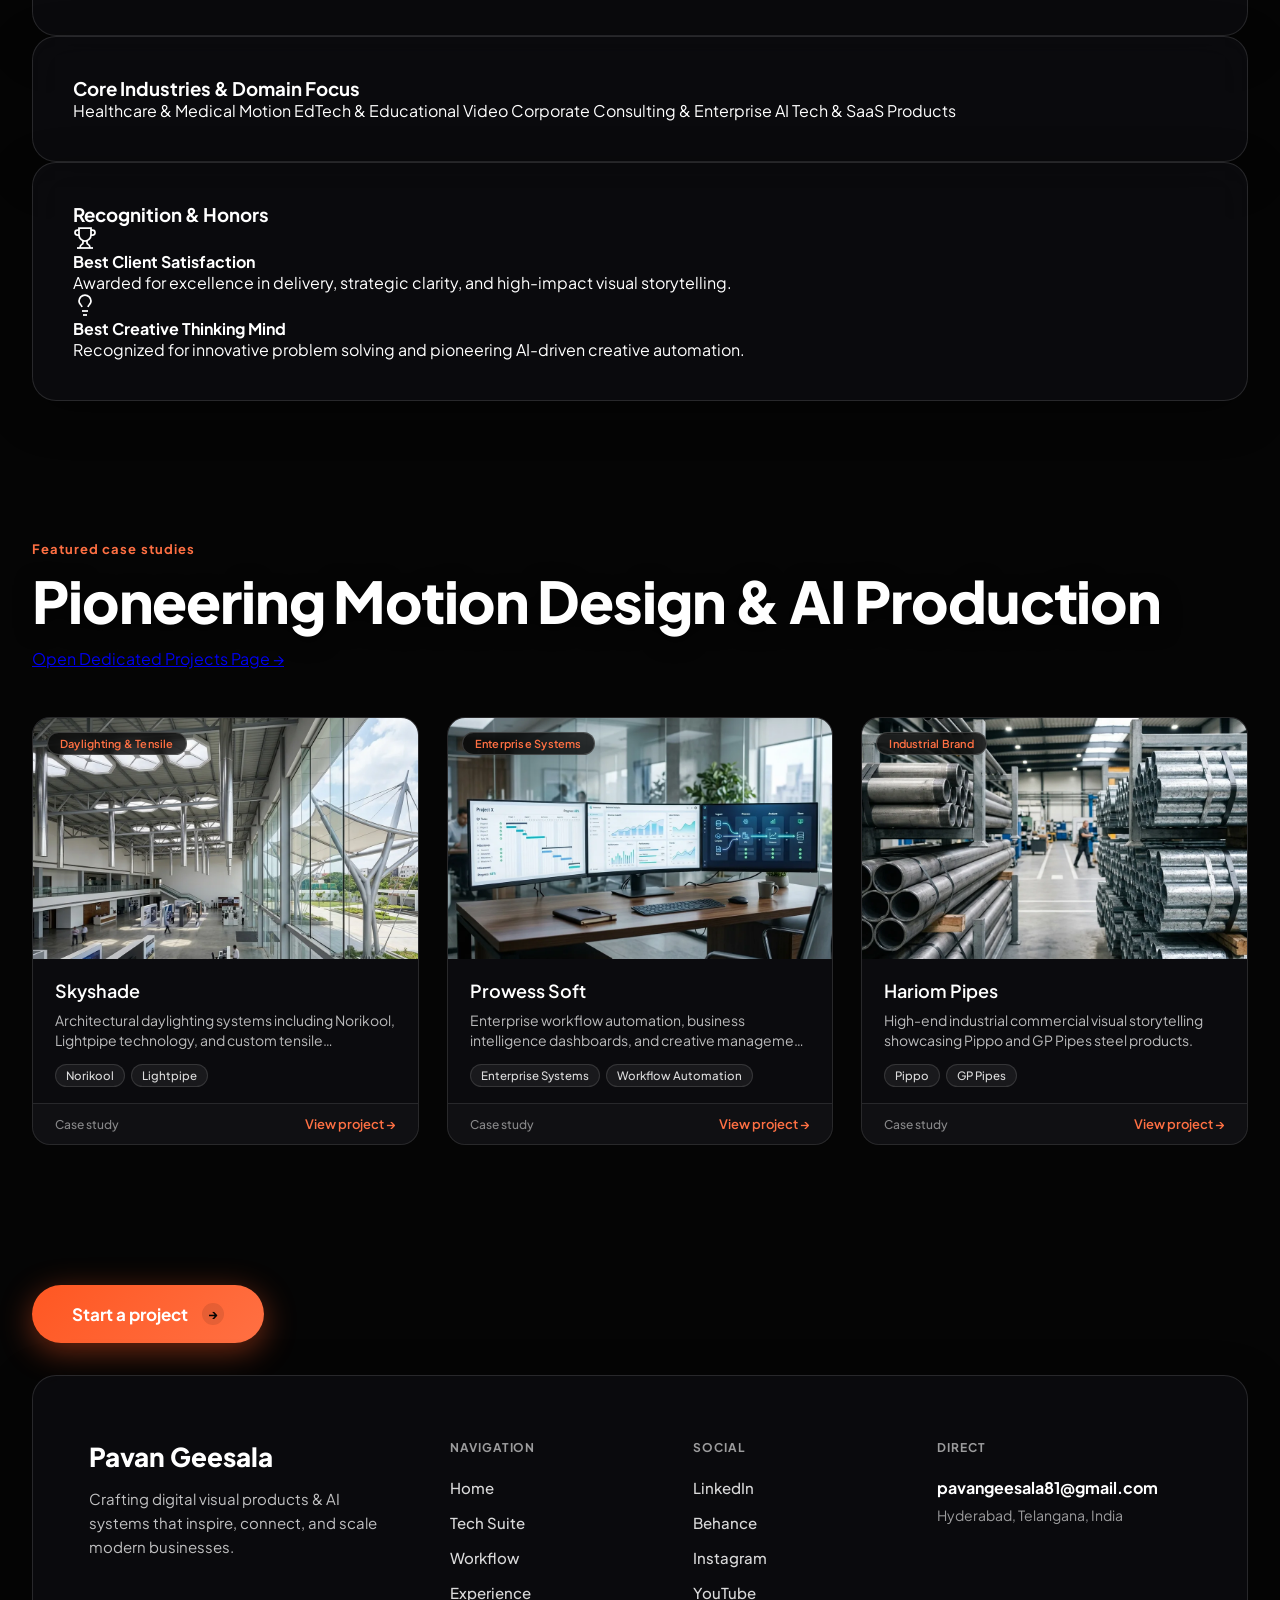
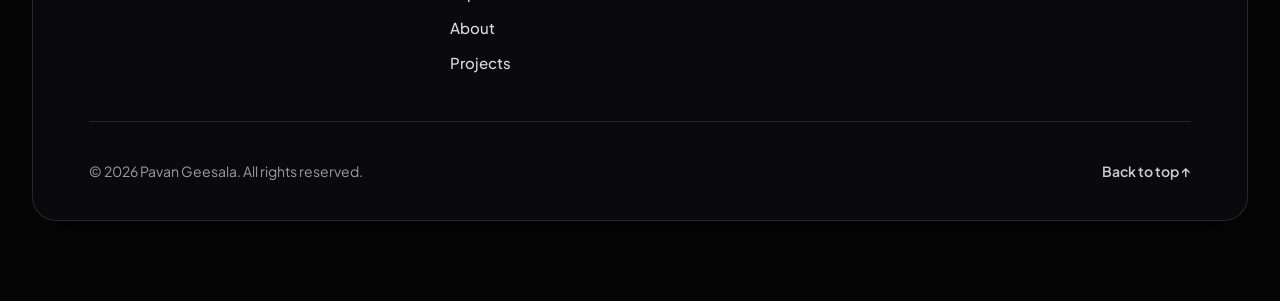
==== commit e41ccbce: "feat: add Google Search Console site verification file and meta tag" ====
--- a/index.html
+++ b/index.html
@@ -4,6 +4,7 @@
 <head>
   <meta charset="UTF-8">
   <meta name="viewport" content="width=device-width, initial-scale=1.0">
+  <meta name="google-site-verification" content="google487da746eed29dbc">
   <title>Pavan Geesala — AI Designer • Motion Director • Creative Technologist</title>
   <link rel="stylesheet" href="style.css">
   <link rel="preconnect" href="https://fonts.googleapis.com">
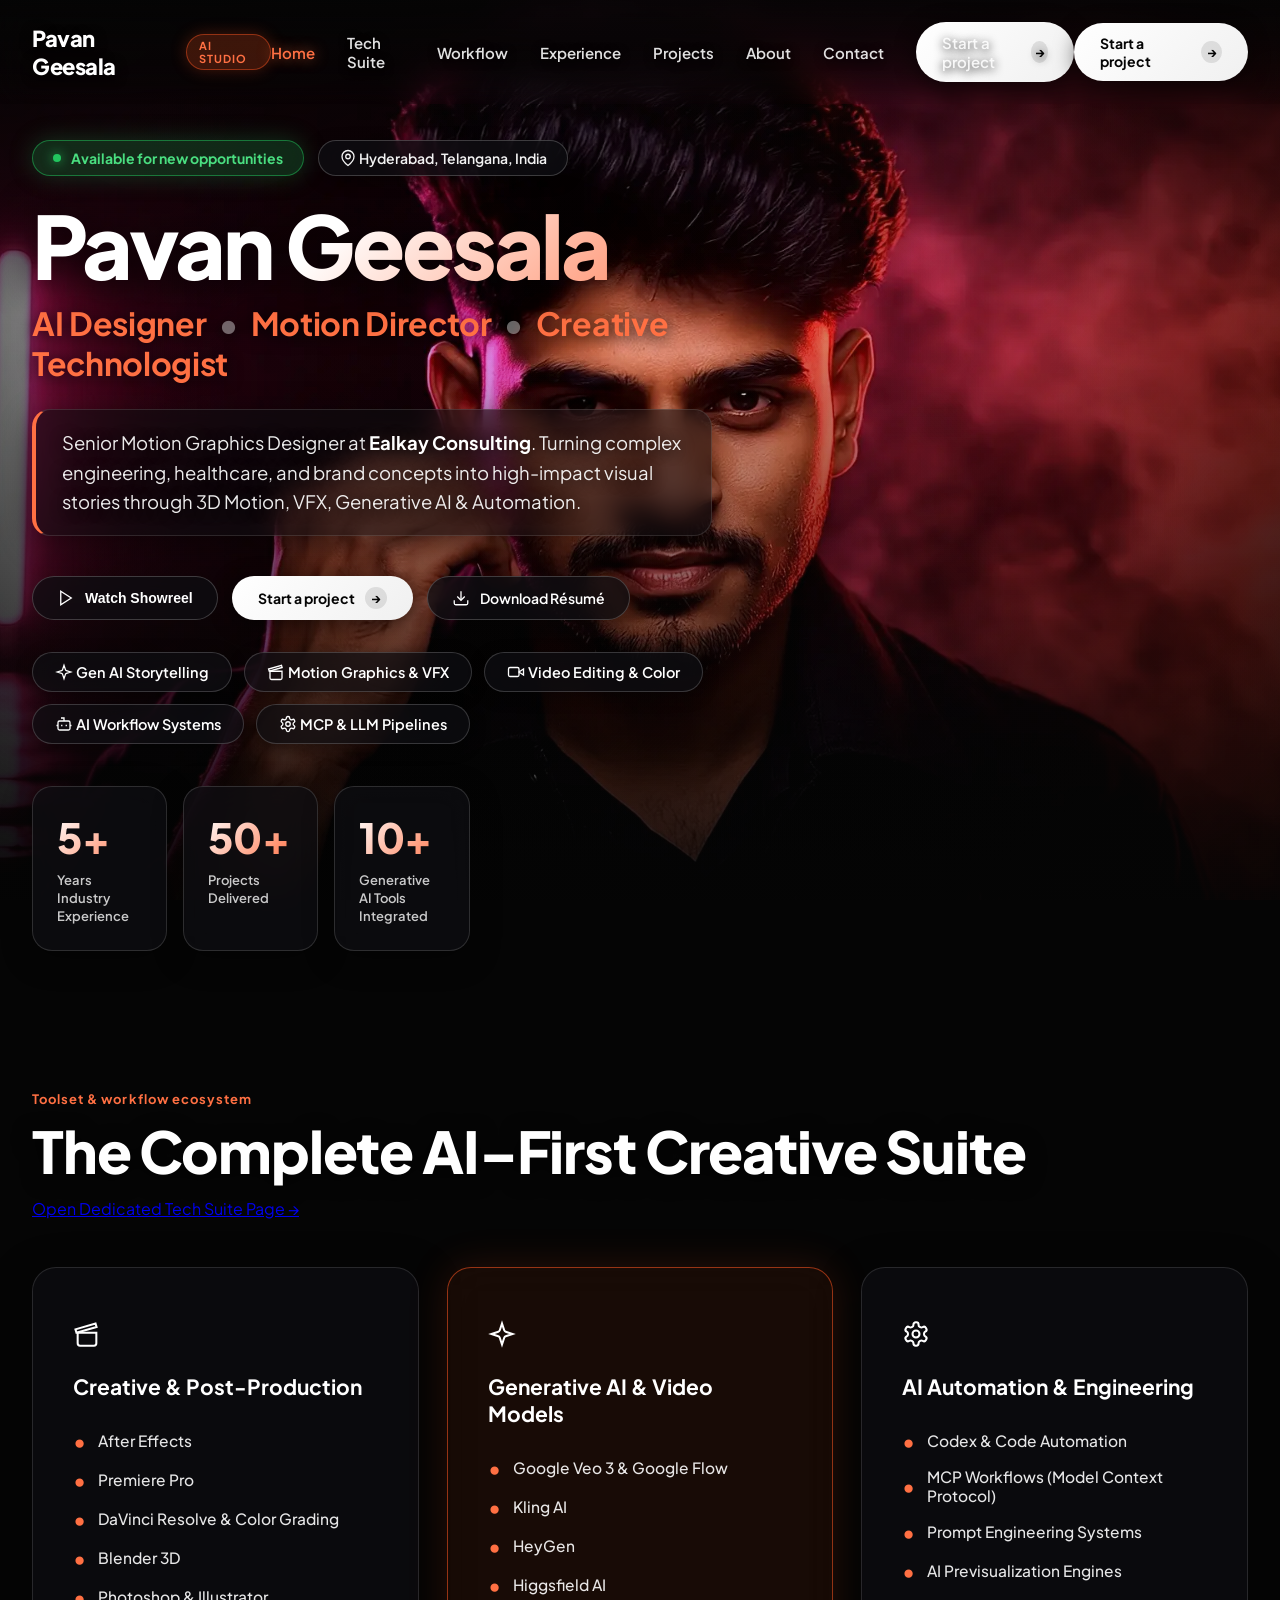
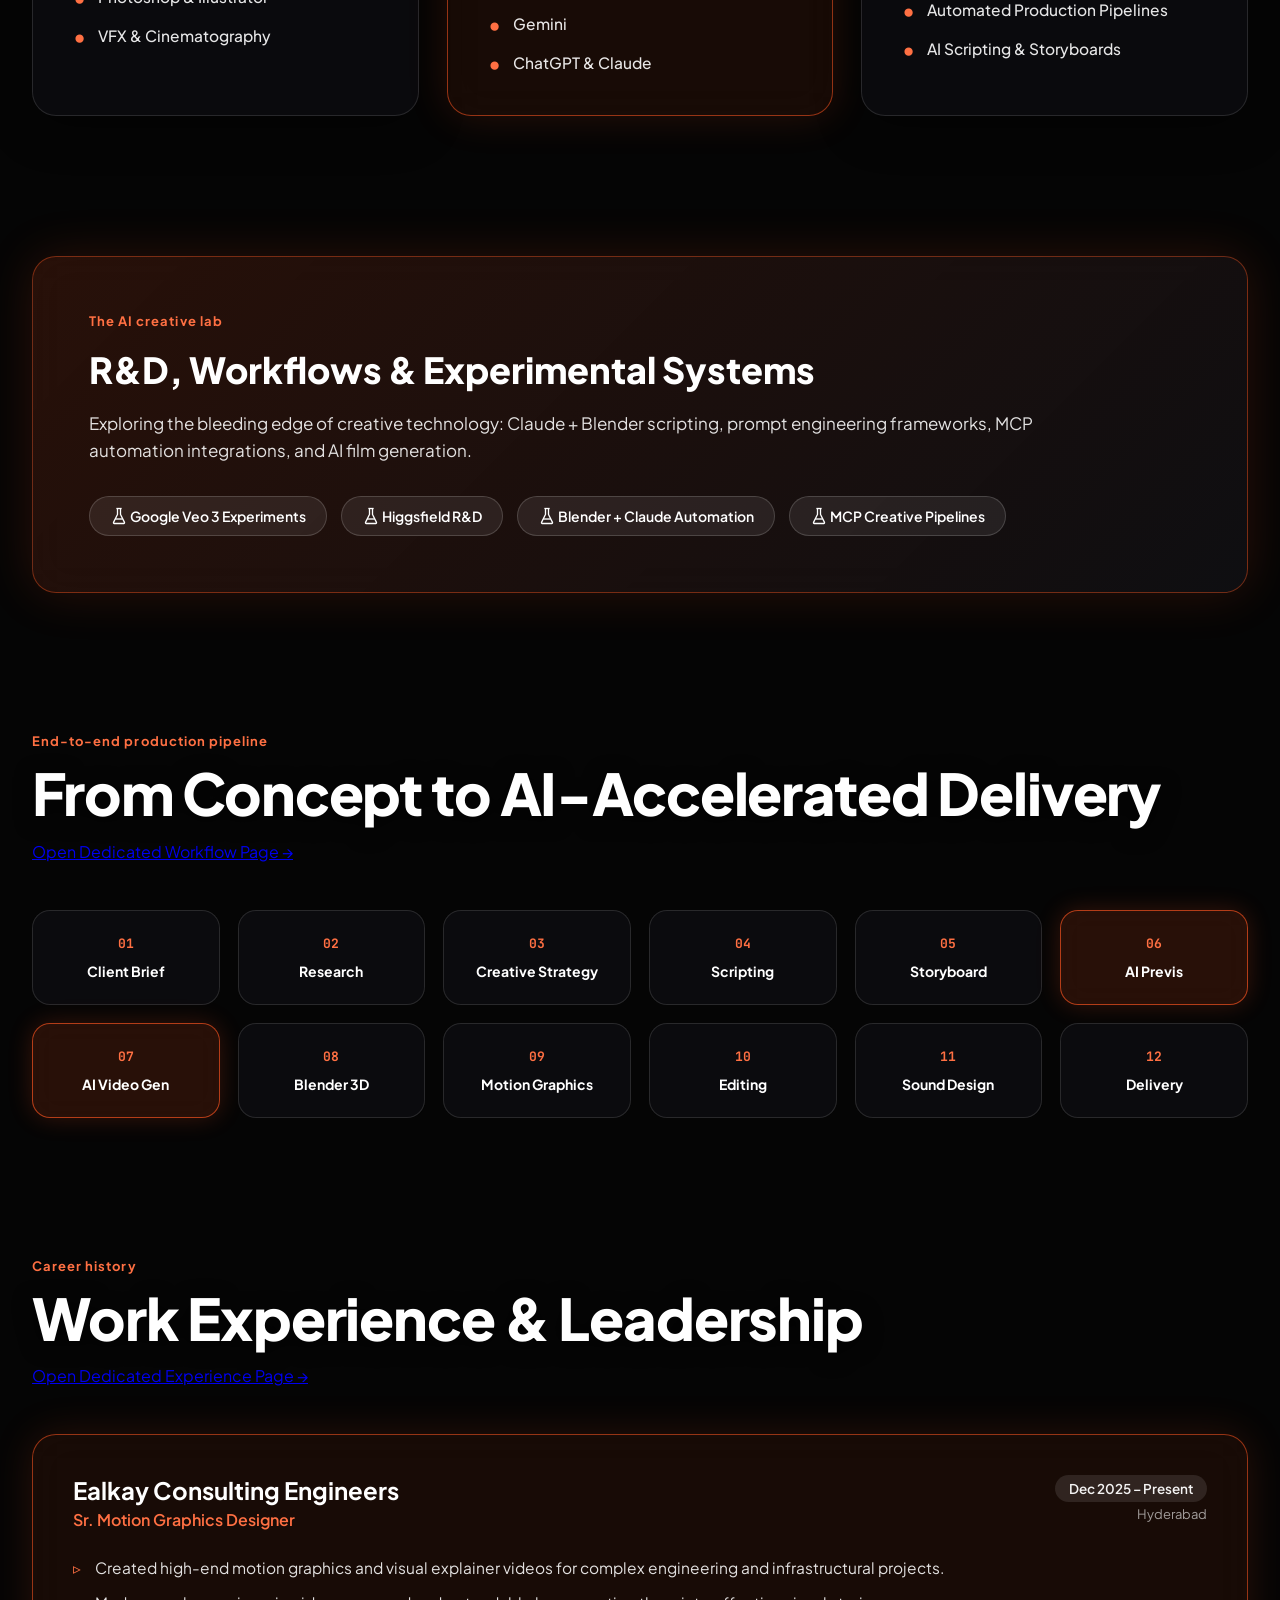
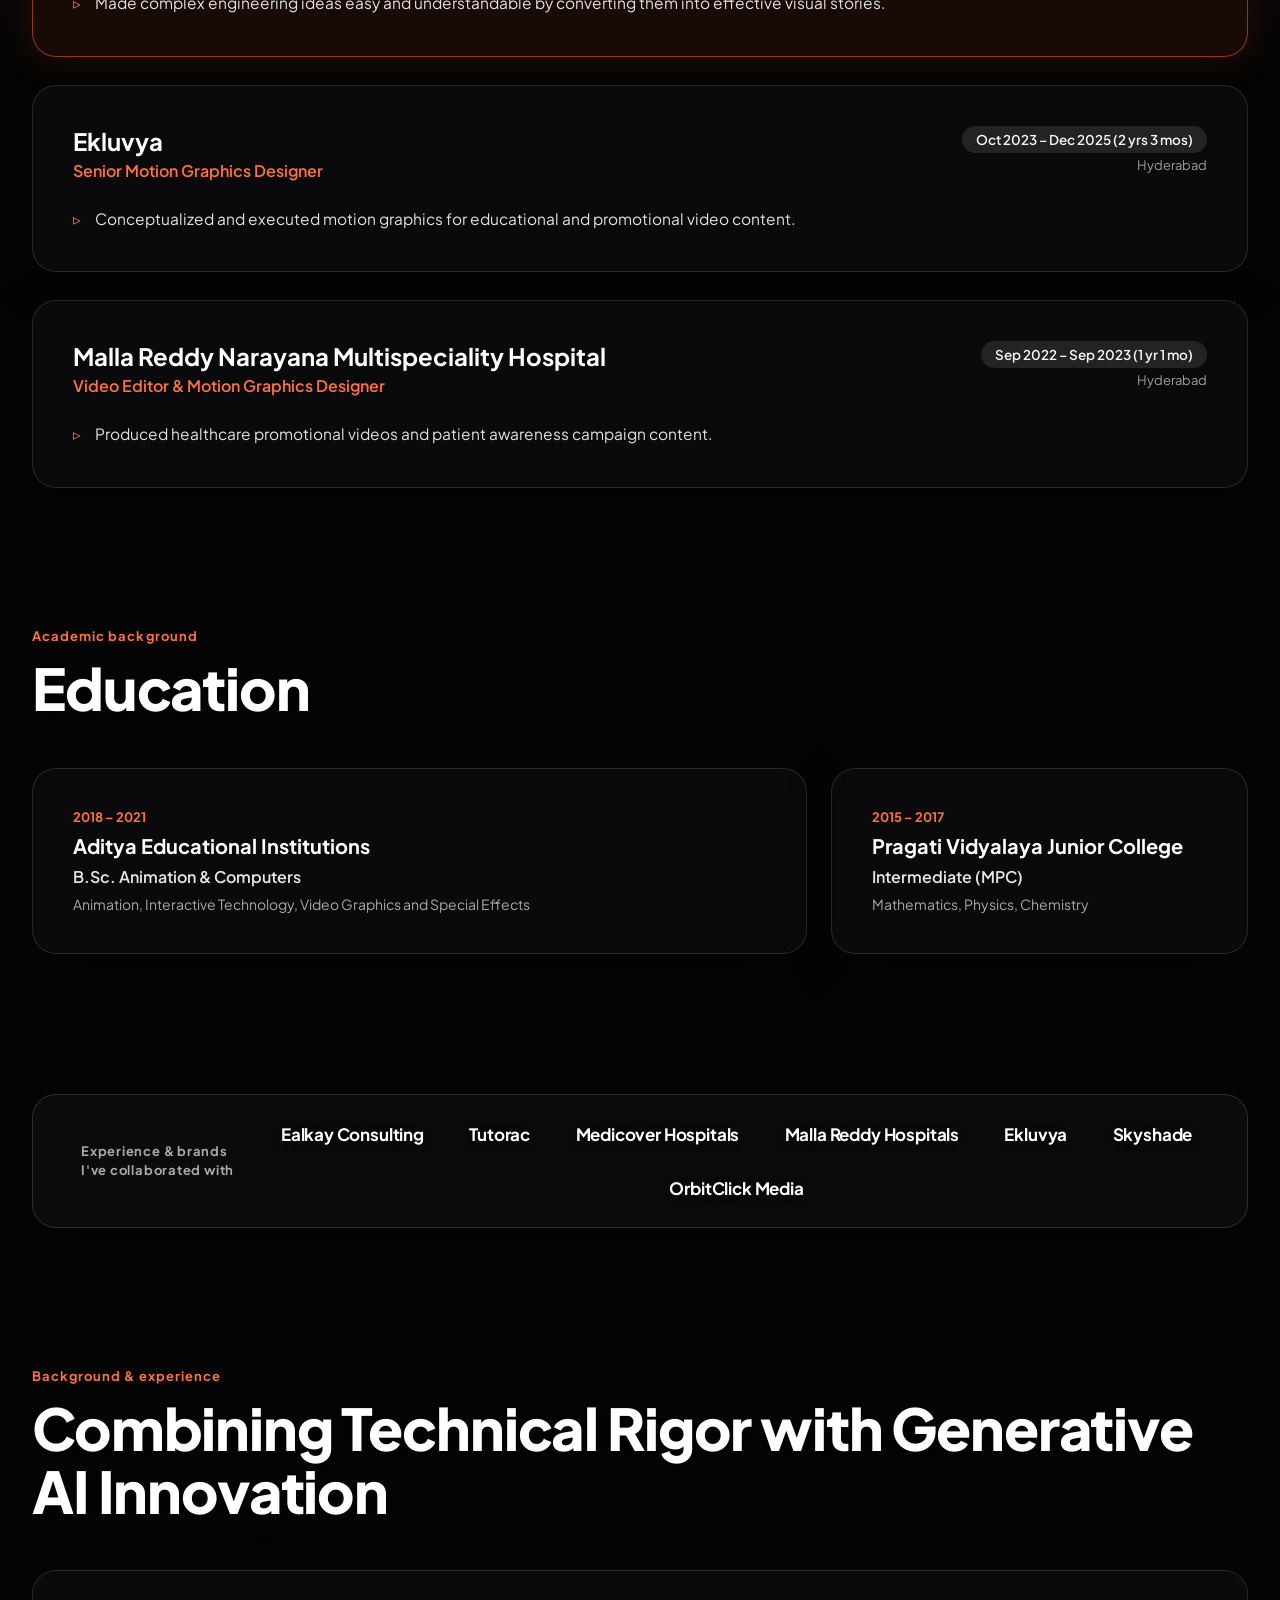
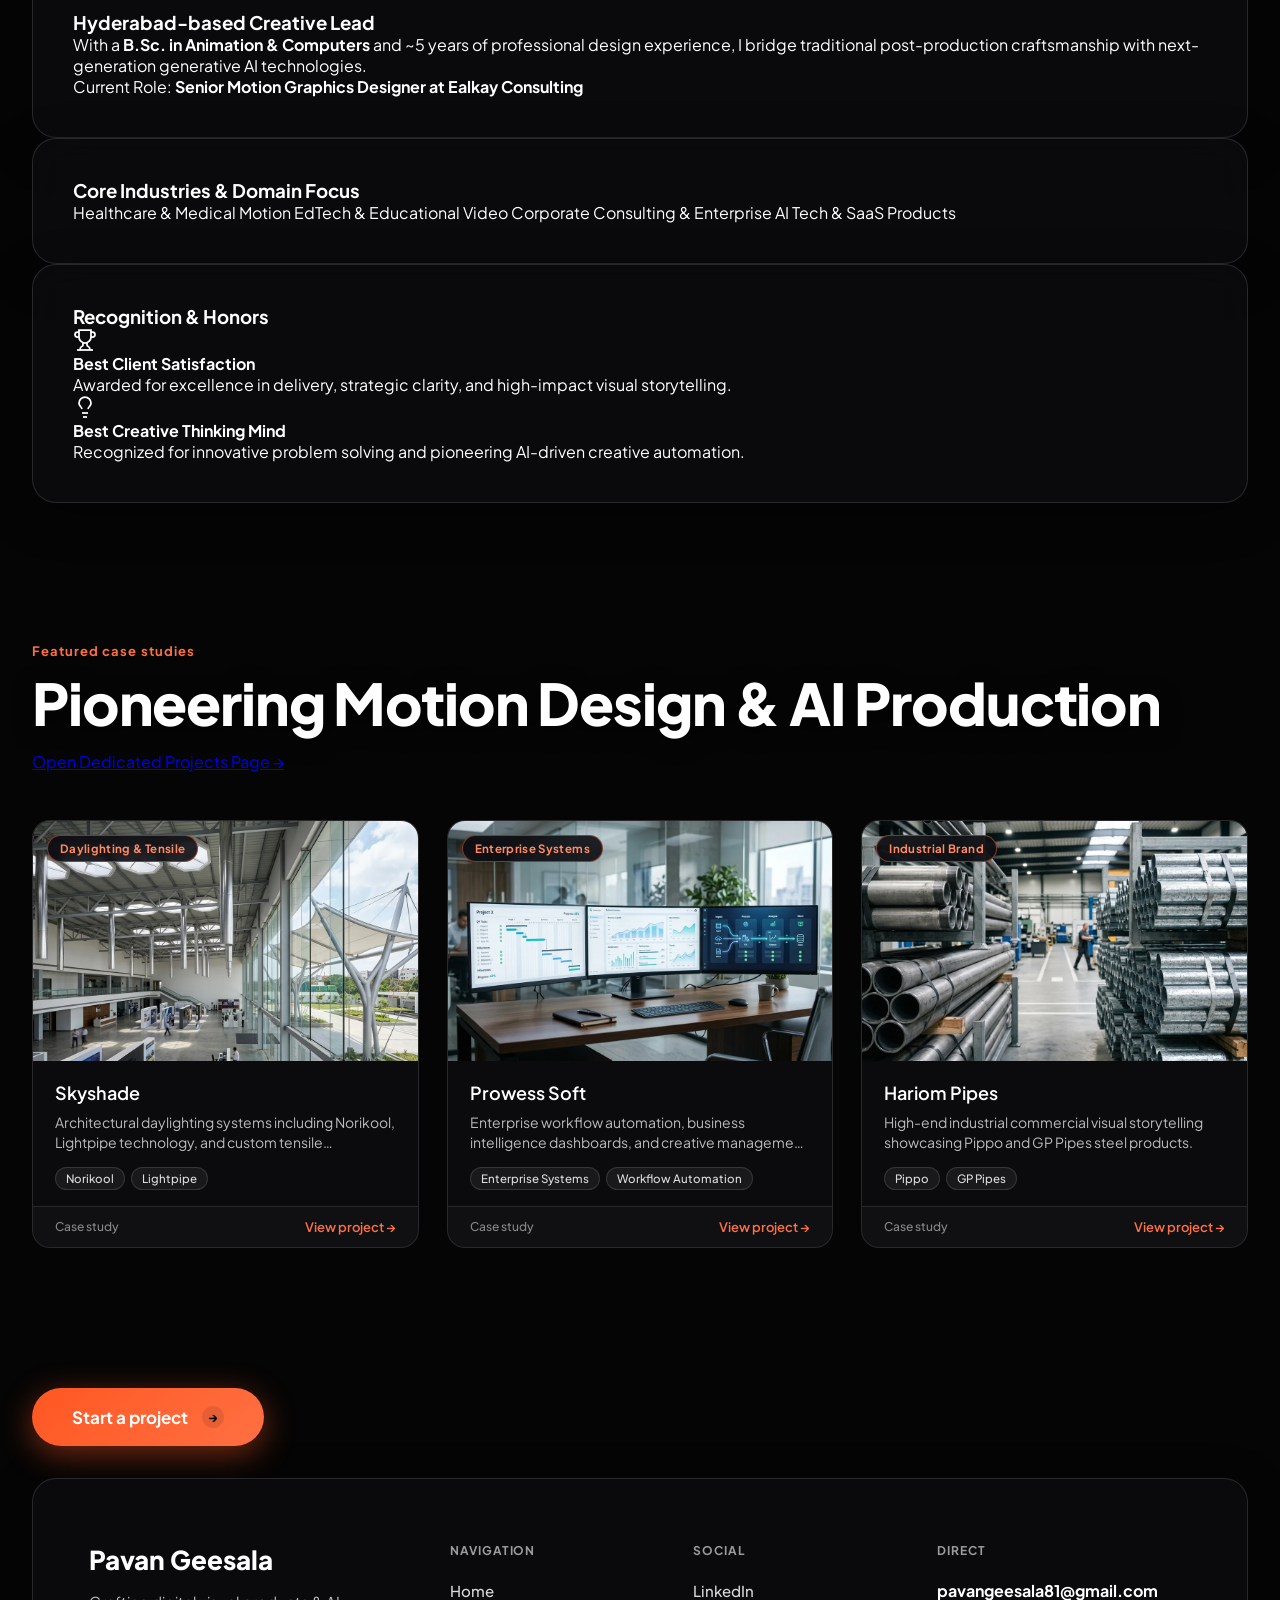
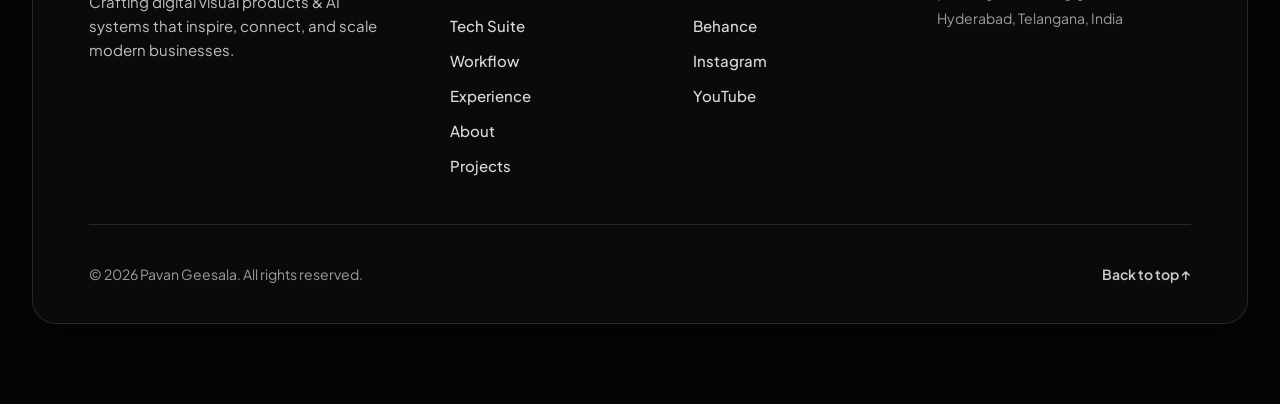
==== commit 93220cd9: "fix(mobile): resolve responsive layout defects in hero, brands marquee, and footer" ====
--- a/index.html
+++ b/index.html
@@ -6,6 +6,42 @@
   <meta name="viewport" content="width=device-width, initial-scale=1.0">
   <meta name="google-site-verification" content="google487da746eed29dbc">
   <title>Pavan Geesala — AI Designer • Motion Director • Creative Technologist</title>
+  <meta name="description" content="Portfolio of Pavan Geesala — Senior Motion Graphics Designer, AI Video Creator, and Creative Technologist specializing in 3D animation, VFX, and generative AI storytelling.">
+  <link rel="canonical" href="https://pavan-geesala-portfolio-xi.vercel.app/index.html">
+  
+  <!-- Open Graph / Facebook / LinkedIn -->
+  <meta property="og:type" content="website">
+  <meta property="og:url" content="https://pavan-geesala-portfolio-xi.vercel.app/index.html">
+  <meta property="og:title" content="Pavan Geesala — AI Designer • Motion Director • Creative Technologist">
+  <meta property="og:description" content="Crafting digital visual products & AI production systems that inspire, connect, and scale modern businesses.">
+  <meta property="og:image" content="https://pavan-geesala-portfolio-xi.vercel.app/assets/images/hariom-pipes-project.webp">
+
+  <!-- Twitter -->
+  <meta name="twitter:card" content="summary_large_image">
+  <meta name="twitter:title" content="Pavan Geesala — AI Designer • Motion Director • Creative Technologist">
+  <meta name="twitter:description" content="Turning complex engineering, healthcare, and brand concepts into high-impact visual stories.">
+  <meta name="twitter:image" content="https://pavan-geesala-portfolio-xi.vercel.app/assets/images/hariom-pipes-project.webp">
+
+  <!-- Structured Data (JSON-LD) -->
+  <script type="application/ld+json">
+  {
+    "@context": "https://schema.org",
+    "@type": "Person",
+    "name": "Pavan Geesala",
+    "jobTitle": "Senior Motion Graphics Designer & Creative Technologist",
+    "url": "https://pavan-geesala-portfolio-xi.vercel.app/index.html",
+    "sameAs": [
+      "https://www.linkedin.com/in/pavan-geesala"
+    ],
+    "address": {
+      "@type": "PostalAddress",
+      "addressLocality": "Hyderabad",
+      "addressRegion": "Telangana",
+      "addressCountry": "India"
+    }
+  }
+  </script>
+
   <link rel="stylesheet" href="style.css">
   <link rel="preconnect" href="https://fonts.googleapis.com">
   <link rel="preconnect" href="https://fonts.gstatic.com" crossorigin>
@@ -17,6 +53,9 @@
 
 <body>
 
+  <!-- Accessible Skip Link -->
+  <a href="#main-content" class="skip-to-content">Skip to main content</a>
+
   <!-- Loading Screen -->
   <div id="loader" class="loader-container">
     <div class="loader-content">
@@ -40,7 +79,15 @@
       <a href="index.html" class="logo">Pavan Geesala</a>
       <span class="logo-badge">AI Studio</span>
     </div>
-    <nav class="nav-links">
+
+    <!-- Accessible Mobile Hamburger Button (BUG-01) -->
+    <button id="mobile-menu-btn" class="mobile-menu-toggle" aria-label="Toggle navigation menu" aria-expanded="false" aria-controls="primary-nav">
+      <span class="hamburger-bar"></span>
+      <span class="hamburger-bar"></span>
+      <span class="hamburger-bar"></span>
+    </button>
+
+    <nav id="primary-nav" class="nav-links" aria-label="Primary Navigation">
       <a href="index.html" class="active">Home</a>
       <a href="tech-suite.html">Tech Suite</a>
       <a href="workflow.html">Workflow</a>
@@ -48,15 +95,19 @@
       <a href="projects.html">Projects</a>
       <a href="#about">About</a>
       <a href="#contact">Contact</a>
+      <a href="#contact" class="btn-cta mobile-drawer-cta">
+        Start a project
+        <span class="arrow-icon">→</span>
+      </a>
     </nav>
-    <a href="#contact" class="btn-cta">
+    <a href="#contact" class="btn-cta desktop-cta">
       Start a project
       <span class="arrow-icon">→</span>
     </a>
   </header>
 
-  <!-- Main Scrollable Content Layer -->
-  <div class="content-wrapper">
+  <!-- Semantic Main Landmark -->
+  <main id="main-content" class="content-wrapper">
 
     <!-- 1. Hero Section -->
     <section id="hero" class="hero-section">
@@ -78,6 +129,22 @@
         Senior Motion Graphics Designer at <strong>Ealkay Consulting</strong>. Turning complex engineering, healthcare,
         and brand concepts into high-impact visual stories through 3D Motion, VFX, Generative AI & Automation.
       </p>
+
+      <!-- Primary Action Buttons (Showreel, Start Project, Résumé) -->
+      <div class="hero-actions">
+        <button id="watch-showreel-btn" class="btn-secondary" aria-haspopup="dialog" aria-label="Watch Pavan Geesala Motion & AI Showreel">
+          <svg class="ui-icon" xmlns="http://www.w3.org/2000/svg" viewBox="0 0 24 24"><polygon points="5 3 19 12 5 21 5 3"/></svg>
+          Watch Showreel
+        </button>
+        <a href="#contact" class="btn-cta">
+          Start a project
+          <span class="arrow-icon">→</span>
+        </a>
+        <a href="assets/docs/Pavan_Geesala_Resume.pdf" class="btn-secondary" download="Pavan_Geesala_Resume.pdf" aria-label="Download Pavan Geesala Résumé (PDF)">
+          <svg class="ui-icon" xmlns="http://www.w3.org/2000/svg" viewBox="0 0 24 24"><path d="M21 15v4a2 2 0 0 1-2 2H5a2 2 0 0 1-2-2v-4"/><polyline points="7 10 12 15 17 10"/><line x1="12" y1="15" x2="12" y2="3"/></svg>
+          Download Résumé
+        </a>
+      </div>
 
       <!-- Specialization Chips -->
       <div class="chips-grid">
@@ -89,7 +156,7 @@
       </div>
 
       <!-- Impact Metrics Row -->
-      <div class="metrics-row" style="grid-template-columns: repeat(3, 1fr);">
+      <div class="metrics-row">
         <div class="metric-card">
           <span class="metric-num">5+</span>
           <span class="metric-label">Years Industry Experience</span>
@@ -368,7 +435,7 @@
         <!-- Project 1 -->
         <div class="project-card">
           <div class="project-img-wrap">
-            <img src="assets/images/skyshade-project.webp" alt="Skyshade Daylighting & Tensile Structures" loading="lazy">
+            <img src="assets/images/skyshade-project.webp" alt="Skyshade Daylighting & Tensile Structures" width="600" height="375" loading="lazy">
             <span class="project-cat-pill">Daylighting & Tensile</span>
           </div>
           <div class="project-body">
@@ -381,14 +448,14 @@
           </div>
           <div class="project-footer">
             <span class="footer-label">Case study</span>
-            <span class="footer-action">View project →</span>
+            <a href="projects.html#skyshade" class="footer-action-link" aria-label="View Skyshade case study details">View project →</a>
           </div>
         </div>
 
         <!-- Project 2 -->
         <div class="project-card">
           <div class="project-img-wrap">
-            <img src="assets/images/prowess-soft-project.webp" alt="Prowess Soft Enterprise Systems" loading="lazy">
+            <img src="assets/images/prowess-soft-project.webp" alt="Prowess Soft Enterprise Systems" width="600" height="375" loading="lazy">
             <span class="project-cat-pill">Enterprise Systems</span>
           </div>
           <div class="project-body">
@@ -401,14 +468,14 @@
           </div>
           <div class="project-footer">
             <span class="footer-label">Case study</span>
-            <span class="footer-action">View project →</span>
+            <a href="projects.html#prowess-soft" class="footer-action-link" aria-label="View Prowess Soft case study details">View project →</a>
           </div>
         </div>
 
         <!-- Project 3 -->
         <div class="project-card">
           <div class="project-img-wrap">
-            <img src="assets/images/hariom-pipes-project.webp" alt="Hariom Pipes Pippo & GP Pipes" loading="lazy">
+            <img src="assets/images/hariom-pipes-project.webp" alt="Hariom Pipes Pippo & GP Pipes" width="600" height="375" loading="lazy">
             <span class="project-cat-pill">Industrial Brand</span>
           </div>
           <div class="project-body">
@@ -421,7 +488,7 @@
           </div>
           <div class="project-footer">
             <span class="footer-label">Case study</span>
-            <span class="footer-action">View project →</span>
+            <a href="projects.html#hariom-pipes" class="footer-action-link" aria-label="View Hariom Pipes case study details">View project →</a>
           </div>
         </div>
       </div>
@@ -460,9 +527,9 @@
           <h4 class="footer-heading">SOCIAL</h4>
           <ul class="footer-links">
             <li><a href="https://www.linkedin.com/in/pavan-geesala" target="_blank" rel="noopener noreferrer">LinkedIn</a></li>
-            <li><a href="https://behance.net" target="_blank" rel="noopener noreferrer">Behance</a></li>
-            <li><a href="https://instagram.com" target="_blank" rel="noopener noreferrer">Instagram</a></li>
-            <li><a href="https://youtube.com" target="_blank" rel="noopener noreferrer">YouTube</a></li>
+            <li><a href="https://behance.net" target="_blank" rel="noopener noreferrer" aria-label="Pavan Geesala on Behance">Behance</a></li>
+            <li><a href="https://instagram.com" target="_blank" rel="noopener noreferrer" aria-label="Pavan Geesala on Instagram">Instagram</a></li>
+            <li><a href="https://youtube.com" target="_blank" rel="noopener noreferrer" aria-label="Pavan Geesala on YouTube">YouTube</a></li>
           </ul>
         </div>
 
@@ -479,7 +546,32 @@
       </footer>
     </section>
 
-  </div>
+  </main>
+
+  <!-- Accessible Showreel Modal Dialog (BUG-03) -->
+  <dialog id="showreel-modal" class="app-modal" aria-labelledby="showreel-title">
+    <div class="modal-header">
+      <h2 id="showreel-title" class="modal-title">Pavan Geesala — 2026 Motion & AI Showreel</h2>
+      <button class="modal-close-btn" aria-label="Close Showreel Modal">&times;</button>
+    </div>
+    <div class="modal-body">
+      <div class="modal-video-container">
+        <video controls preload="metadata" poster="assets/images/hariom-pipes-project.webp">
+          <source src="assets/videos/showreel.mp4" type="video/mp4">
+          Your browser does not support HTML5 video playback.
+        </video>
+        <div class="video-placeholder">
+          <p><strong>Showreel Playback Ready</strong></p>
+          <p style="font-size:13.5px; color:rgba(255,255,255,0.7);">
+            Connect your active video file to <code>assets/videos/showreel.mp4</code> or provide your preferred YouTube/Vimeo embed URL.
+          </p>
+        </div>
+      </div>
+      <p class="modal-desc-text">
+        High-fidelity visual showcase of 3D motion design, architectural daylighting simulations, generative AI pipelines, and commercial post-production.
+      </p>
+    </div>
+  </dialog>
 
   <script src="script.js" defer></script>
 </body>
--- a/style.css
+++ b/style.css
@@ -2,6 +2,38 @@
   box-sizing: border-box;
   margin: 0;
   padding: 0;
+}
+
+/* Accessible Skip Link */
+.skip-to-content {
+  position: fixed;
+  top: 16px;
+  left: 16px;
+  background: #ff7043;
+  color: #050505;
+  padding: 12px 20px;
+  border-radius: 8px;
+  font-weight: 700;
+  font-size: 14px;
+  z-index: 10000;
+  transform: translateY(-160%);
+  transition: transform 0.2s ease;
+  text-decoration: none;
+}
+
+.skip-to-content:focus {
+  transform: translateY(0);
+  outline: 3px solid #ffffff;
+}
+
+/* Visible Focus Styles for Keyboard Accessibility (WCAG 2.4.7) */
+a:focus-visible,
+button:focus-visible,
+summary:focus-visible,
+input:focus-visible {
+  outline: 2px solid #ff7043 !important;
+  outline-offset: 3px !important;
+  border-radius: 4px;
 }
 
 html, body {
@@ -172,12 +204,60 @@
   text-shadow: 0 0 14px rgba(255, 112, 67, 0.7);
 }
 
+/* Mobile Hamburger Button */
+.mobile-menu-toggle {
+  display: none;
+  flex-direction: column;
+  justify-content: center;
+  align-items: center;
+  gap: 5px;
+  width: 44px;
+  height: 44px;
+  min-width: 44px;
+  min-height: 44px;
+  background: rgba(14, 14, 18, 0.75);
+  border: 1px solid rgba(255, 255, 255, 0.18);
+  border-radius: 10px;
+  padding: 8px;
+  cursor: pointer;
+  z-index: 1001;
+  color: #ffffff;
+  transition: background 0.2s ease, border-color 0.2s ease;
+}
+
+.mobile-menu-toggle:hover {
+  border-color: rgba(255, 112, 67, 0.6);
+  background: rgba(255, 87, 34, 0.15);
+}
+
+.hamburger-bar {
+  display: block;
+  width: 22px;
+  height: 2px;
+  background-color: #ffffff;
+  border-radius: 2px;
+  transition: transform 0.3s cubic-bezier(0.16, 1, 0.3, 1), opacity 0.2s ease;
+}
+
+.mobile-menu-toggle[aria-expanded="true"] .hamburger-bar:nth-child(1) {
+  transform: translateY(7px) rotate(45deg);
+}
+
+.mobile-menu-toggle[aria-expanded="true"] .hamburger-bar:nth-child(2) {
+  opacity: 0;
+}
+
+.mobile-menu-toggle[aria-expanded="true"] .hamburger-bar:nth-child(3) {
+  transform: translateY(-7px) rotate(-45deg);
+}
+
 /* Pill CTA Button */
 .btn-cta {
   display: inline-flex;
   align-items: center;
   gap: 10px;
   padding: 11px 26px;
+  min-height: 44px;
   border-radius: 999px;
   background: linear-gradient(135deg, #ffffff, #f0f0f0);
   color: #050505;
@@ -191,6 +271,41 @@
 .btn-cta:hover {
   transform: translateY(-2px);
   box-shadow: 0 8px 28px rgba(255, 87, 34, 0.5);
+}
+
+/* Secondary Button (Showreel, Resume) */
+.hero-actions {
+  display: flex;
+  align-items: center;
+  flex-wrap: wrap;
+  gap: 14px;
+  margin-top: 14px;
+}
+
+.btn-secondary {
+  display: inline-flex;
+  align-items: center;
+  gap: 10px;
+  padding: 11px 24px;
+  min-height: 44px;
+  border-radius: 999px;
+  background: rgba(14, 14, 18, 0.72);
+  border: 1px solid rgba(255, 255, 255, 0.2);
+  color: #ffffff;
+  font-weight: 600;
+  font-size: 14px;
+  text-decoration: none;
+  cursor: pointer;
+  backdrop-filter: blur(14px);
+  -webkit-backdrop-filter: blur(14px);
+  transition: background 0.2s ease, border-color 0.2s ease, transform 0.2s ease, color 0.2s ease;
+}
+
+.btn-secondary:hover {
+  background: rgba(255, 87, 34, 0.22);
+  border-color: rgba(255, 112, 67, 0.6);
+  color: #ffffff;
+  transform: translateY(-2px);
 }
 
 .arrow-icon {
@@ -693,16 +808,16 @@
   position: absolute;
   top: 14px;
   left: 14px;
-  padding: 4px 12px;
+  padding: 5px 12px;
   border-radius: 999px;
-  background: rgba(5, 5, 5, 0.78);
-  backdrop-filter: blur(8px);
-  -webkit-backdrop-filter: blur(8px);
-  border: 1px solid rgba(255, 255, 255, 0.18);
-  font-size: 11px;
-  font-weight: 600;
-  color: #ff7043;
-  letter-spacing: 0.02em;
+  background: rgba(10, 10, 14, 0.88);
+  backdrop-filter: blur(10px);
+  -webkit-backdrop-filter: blur(10px);
+  border: 1px solid rgba(255, 112, 67, 0.45);
+  font-size: 11.5px;
+  font-weight: 700;
+  color: #ff8a65; /* WCAG AA >= 4.5:1 compliant */
+  letter-spacing: 0.03em;
 }
 
 .project-body {
@@ -767,15 +882,31 @@
   font-weight: 500;
 }
 
-.project-footer .footer-action {
+.project-footer .footer-action,
+.footer-action-btn,
+.footer-action-link {
+  font-family: inherit;
   font-size: 13px;
   font-weight: 600;
   color: #ff7043;
-  transition: color 0.2s ease;
-}
-
-.project-card:hover .project-footer .footer-action {
-  color: #ff8a65;
+  background: none;
+  border: none;
+  padding: 0;
+  cursor: pointer;
+  display: inline-flex;
+  align-items: center;
+  gap: 4px;
+  text-decoration: none;
+  transition: color 0.2s ease, transform 0.2s ease;
+}
+
+.footer-action-btn:hover,
+.footer-action-link:hover,
+.project-card:hover .footer-action,
+.project-card:hover .footer-action-btn,
+.project-card:hover .footer-action-link {
+  color: #ff9e80;
+  transform: translateX(3px);
 }
 
 /* AI Creative Lab */
@@ -1117,26 +1248,260 @@
 
 @media (max-width: 768px) {
   .navbar {
-    padding: 16px 20px;
+    padding: 12px 20px;
+    background: rgba(5, 5, 5, 0.94);
+    display: flex;
+    justify-content: space-between;
+    align-items: center;
+  }
+
+  .navbar .brand {
+    gap: 8px;
+  }
+
+  .navbar .logo {
+    font-size: 19px;
+  }
+
+  .navbar .logo-badge {
+    display: none;
+  }
+
+  .navbar > .btn-cta,
+  .navbar > .desktop-cta {
+    display: none !important;
+  }
+
+  .mobile-menu-toggle {
+    display: flex;
+    margin-left: auto;
   }
 
   .nav-links {
-    display: none;
+    display: flex;
+    flex-direction: column;
+    position: fixed;
+    top: 68px;
+    left: 0;
+    width: 100%;
+    background: rgba(8, 8, 10, 0.98);
+    backdrop-filter: blur(28px);
+    -webkit-backdrop-filter: blur(28px);
+    border-bottom: 1px solid rgba(255, 255, 255, 0.14);
+    padding: 20px 20px 28px;
+    gap: 10px;
+    transform: translateY(-130%);
+    opacity: 0;
+    visibility: hidden;
+    pointer-events: none;
+    transition: transform 0.35s cubic-bezier(0.16, 1, 0.3, 1), opacity 0.25s ease, visibility 0.25s;
+    z-index: 999;
+    box-shadow: 0 20px 48px rgba(0, 0, 0, 0.9);
+  }
+
+  .nav-links.nav-open {
+    transform: translateY(0);
+    opacity: 1;
+    visibility: visible;
+    pointer-events: auto;
+  }
+
+  .nav-links a {
+    font-size: 16px;
+    font-weight: 600;
+    padding: 12px 16px;
+    border-radius: 10px;
+    background: rgba(255, 255, 255, 0.03);
+    border: 1px solid rgba(255, 255, 255, 0.06);
+    display: flex;
+    align-items: center;
+    width: 100%;
+    min-height: 44px;
+  }
+
+  .nav-links a:hover,
+  .nav-links a.active {
+    background: rgba(255, 87, 34, 0.16);
+    border-color: rgba(255, 87, 34, 0.45);
+    color: #ff8a65;
+  }
+
+  .nav-links .mobile-drawer-cta {
+    display: inline-flex !important;
+    width: 100%;
+    justify-content: center;
+    margin-top: 10px;
+    padding: 14px 24px;
+    font-size: 15px;
+    background: linear-gradient(135deg, #ffffff, #e0e0e0);
+    color: #050505;
+    font-weight: 700;
   }
 
   .content-wrapper {
-    padding: 100px 20px 48px;
-    gap: 90px;
-  }
-
+    padding: 84px 18px 48px;
+    gap: 64px;
+  }
+
+  /* Hero Mobile Refinements (Fixes Screenshot 1) */
+  .hero-section {
+    gap: 14px;
+    min-height: auto;
+    padding-top: 6px;
+    max-width: 100%;
+  }
+
+  .hero-meta {
+    gap: 8px;
+    flex-wrap: wrap;
+  }
+
+  .status-pill {
+    font-size: 11.5px;
+    padding: 5px 12px;
+    gap: 6px;
+  }
+
+  .location-pill {
+    font-size: 11.5px;
+    padding: 5px 12px;
+  }
+
+  .hero-name {
+    font-size: clamp(2.2rem, 8vw, 3.2rem);
+    line-height: 1.04;
+    letter-spacing: -0.03em;
+    margin: 4px 0 2px;
+  }
+
+  .hero-subtitle {
+    font-size: 14.5px;
+    line-height: 1.45;
+    margin-top: 2px;
+  }
+
+  .hero-tagline {
+    font-size: 14px;
+    line-height: 1.5;
+    padding: 14px 16px;
+    margin-top: 2px;
+    border-radius: 14px;
+    background: rgba(14, 14, 18, 0.68);
+  }
+
+  .hero-actions {
+    display: flex;
+    flex-direction: row;
+    flex-wrap: wrap;
+    gap: 10px;
+    margin-top: 10px;
+    width: 100%;
+  }
+
+  .hero-actions .btn-secondary,
+  .hero-actions .btn-cta {
+    flex: 1 1 calc(50% - 6px);
+    min-width: 140px;
+    padding: 10px 14px;
+    font-size: 13px;
+    min-height: 42px;
+    justify-content: center;
+    border-radius: 999px;
+  }
+
+  .chips-grid {
+    gap: 6px;
+    margin-top: 6px;
+  }
+
+  .chip {
+    padding: 6px 12px;
+    font-size: 12px;
+    gap: 5px;
+  }
+
+  /* Compact 3-Column Metrics (Never clipped) */
+  .metrics-row {
+    display: grid !important;
+    grid-template-columns: repeat(3, 1fr) !important;
+    gap: 8px !important;
+    margin-top: 10px;
+    width: 100%;
+  }
+
+  .metric-card {
+    padding: 12px 6px;
+    border-radius: 14px;
+    gap: 2px;
+    align-items: center;
+    text-align: center;
+  }
+
+  .metric-num {
+    font-size: 1.65rem;
+    line-height: 1.1;
+  }
+
+  .metric-label {
+    font-size: 10px;
+    line-height: 1.25;
+    text-align: center;
+    color: rgba(255, 255, 255, 0.72);
+  }
+
+  /* Brands / Experience Section (Fixes Screenshot 2) */
+  .trusted-bar {
+    flex-direction: column;
+    align-items: center;
+    padding: 22px 16px;
+    gap: 16px;
+    border-radius: 18px;
+    text-align: center;
+  }
+
+  .trusted-label {
+    font-size: 11px;
+    font-weight: 700;
+    letter-spacing: 0.1em;
+    text-transform: uppercase;
+    color: #ff7043;
+    text-align: center;
+    white-space: normal;
+    line-height: 1.4;
+  }
+
+  .brands-marquee {
+    display: flex;
+    flex-wrap: wrap;
+    justify-content: center;
+    align-items: center;
+    gap: 8px 10px;
+    width: 100%;
+  }
+
+  .brand-item {
+    padding: 7px 14px;
+    border-radius: 999px;
+    background: rgba(255, 255, 255, 0.05);
+    border: 1px solid rgba(255, 255, 255, 0.12);
+    backdrop-filter: blur(8px);
+    -webkit-backdrop-filter: blur(8px);
+  }
+
+  .brand-item span {
+    font-size: 13px;
+    font-weight: 600;
+    color: #ffffff;
+  }
+
+  /* Section Grids */
   .tech-grid,
   .projects-grid,
   .pipeline-cards-grid,
   .hub-grid,
-  .edu-grid,
-  .footer-grid,
-  .metrics-row {
+  .edu-grid {
     grid-template-columns: 1fr;
+    gap: 18px;
   }
 
   .exp-header {
@@ -1148,9 +1513,306 @@
     align-items: flex-start;
   }
 
+  /* Consultation Bar & Footer (Fixes Screenshot 3) */
+  .contact-section {
+    display: flex;
+    flex-direction: column;
+    gap: 20px;
+    width: 100%;
+  }
+
+  .consultation-bar {
+    width: 100%;
+    display: flex;
+    justify-content: center;
+  }
+
+  .btn-consultation {
+    width: 100%;
+    justify-content: center;
+    padding: 14px 22px;
+    font-size: 15px;
+    border-radius: 999px;
+  }
+
+  .footer-grid {
+    display: grid !important;
+    grid-template-columns: 1fr 1fr !important;
+    gap: 24px 16px;
+    padding: 28px 18px 20px;
+    border-radius: 20px;
+  }
+
+  .footer-col.brand-col {
+    grid-column: 1 / -1;
+    text-align: left;
+  }
+
+  .footer-logo {
+    font-size: 19px;
+    margin-bottom: 6px;
+  }
+
+  .footer-desc {
+    font-size: 13px;
+    line-height: 1.5;
+    color: rgba(255, 255, 255, 0.7);
+  }
+
+  .footer-col:nth-child(2) {
+    grid-column: 1 / 2;
+  }
+
+  .footer-col:nth-child(3) {
+    grid-column: 2 / 3;
+  }
+
+  .footer-col:nth-child(4) {
+    grid-column: 1 / -1;
+    padding-top: 16px;
+    border-top: 1px solid rgba(255, 255, 255, 0.1);
+  }
+
+  .footer-heading {
+    font-size: 11px;
+    letter-spacing: 0.1em;
+    margin-bottom: 10px;
+  }
+
+  .footer-links li {
+    margin-bottom: 8px;
+  }
+
+  .footer-links a {
+    font-size: 13.5px;
+  }
+
   .footer-bottom {
+    grid-column: 1 / -1;
+    display: flex;
     flex-direction: column;
-    gap: 16px;
-    align-items: flex-start;
-  }
-}
+    gap: 12px;
+    align-items: center;
+    text-align: center;
+    padding-top: 20px;
+    font-size: 12px;
+    border-top: 1px solid rgba(255, 255, 255, 0.1);
+  }
+}
+
+@media (max-width: 480px) {
+  .hero-name {
+    font-size: 2.2rem;
+  }
+
+  .hero-actions .btn-secondary,
+  .hero-actions .btn-cta {
+    flex: 1 1 100%;
+    width: 100%;
+  }
+
+  .content-wrapper {
+    padding: 78px 14px 36px;
+    gap: 56px;
+  }
+}
+
+/* Accessible Modal Dialogs (Case Study Inspector & Showreel) */
+dialog.app-modal {
+  position: fixed;
+  top: 50%;
+  left: 50%;
+  transform: translate(-50%, -50%);
+  margin: 0;
+  padding: 0;
+  border: 1px solid rgba(255, 255, 255, 0.18);
+  border-radius: 24px;
+  background: rgba(14, 14, 18, 0.96);
+  backdrop-filter: blur(32px);
+  -webkit-backdrop-filter: blur(32px);
+  color: #ffffff;
+  width: min(92vw, 760px);
+  max-height: 88vh;
+  overflow-y: auto;
+  box-shadow: 0 24px 72px rgba(0, 0, 0, 0.9), 0 0 40px rgba(255, 87, 34, 0.2);
+  z-index: 10000;
+}
+
+dialog.app-modal::backdrop {
+  background: rgba(0, 0, 0, 0.8);
+  backdrop-filter: blur(8px);
+  -webkit-backdrop-filter: blur(8px);
+}
+
+.modal-header {
+  display: flex;
+  justify-content: space-between;
+  align-items: center;
+  padding: 22px 28px;
+  border-bottom: 1px solid rgba(255, 255, 255, 0.1);
+  position: sticky;
+  top: 0;
+  background: rgba(14, 14, 18, 0.98);
+  z-index: 10;
+}
+
+.modal-title {
+  font-size: 21px;
+  font-weight: 700;
+  color: #ffffff;
+  margin: 0;
+}
+
+.modal-close-btn {
+  width: 40px;
+  height: 40px;
+  min-width: 40px;
+  min-height: 40px;
+  border-radius: 50%;
+  background: rgba(255, 255, 255, 0.08);
+  border: 1px solid rgba(255, 255, 255, 0.18);
+  color: #ffffff;
+  font-size: 20px;
+  display: flex;
+  align-items: center;
+  justify-content: center;
+  cursor: pointer;
+  transition: background 0.2s ease, border-color 0.2s ease, transform 0.2s ease;
+}
+
+.modal-close-btn:hover {
+  background: rgba(255, 87, 34, 0.3);
+  border-color: rgba(255, 87, 34, 0.6);
+  transform: scale(1.05);
+}
+
+.modal-body {
+  padding: 28px;
+  display: flex;
+  flex-direction: column;
+  gap: 22px;
+}
+
+.modal-badge {
+  display: inline-block;
+  align-self: flex-start;
+  padding: 5px 14px;
+  border-radius: 999px;
+  background: rgba(255, 87, 34, 0.2);
+  border: 1px solid rgba(255, 87, 34, 0.45);
+  color: #ff8a65;
+  font-size: 12px;
+  font-weight: 700;
+}
+
+.modal-img-wrap {
+  width: 100%;
+  aspect-ratio: 16 / 9;
+  border-radius: 16px;
+  overflow: hidden;
+  background: rgba(0, 0, 0, 0.6);
+  border: 1px solid rgba(255, 255, 255, 0.12);
+}
+
+.modal-img-wrap img {
+  width: 100%;
+  height: 100%;
+  object-fit: cover;
+}
+
+.modal-section-title {
+  font-size: 13px;
+  font-weight: 700;
+  text-transform: uppercase;
+  letter-spacing: 0.08em;
+  color: #ff7043;
+  margin-bottom: 6px;
+}
+
+.modal-desc-text {
+  font-size: 15.5px;
+  line-height: 1.6;
+  color: rgba(255, 255, 255, 0.9);
+}
+
+.modal-grid-2 {
+  display: grid;
+  grid-template-columns: 1fr 1fr;
+  gap: 16px;
+}
+
+@media (max-width: 600px) {
+  .modal-grid-2 {
+    grid-template-columns: 1fr;
+  }
+}
+
+.modal-tags {
+  display: flex;
+  flex-wrap: wrap;
+  gap: 8px;
+}
+
+.modal-tags span {
+  padding: 6px 14px;
+  border-radius: 999px;
+  background: rgba(255, 255, 255, 0.06);
+  border: 1px solid rgba(255, 255, 255, 0.14);
+  font-size: 13px;
+  font-weight: 500;
+  color: rgba(255, 255, 255, 0.92);
+}
+
+.modal-video-container {
+  width: 100%;
+  aspect-ratio: 16 / 9;
+  border-radius: 16px;
+  overflow: hidden;
+  background: #000000;
+  border: 1px solid rgba(255, 255, 255, 0.14);
+  display: flex;
+  flex-direction: column;
+  align-items: center;
+  justify-content: center;
+  position: relative;
+}
+
+.modal-video-container video {
+  width: 100%;
+  height: 100%;
+  object-fit: contain;
+}
+
+.video-placeholder {
+  display: flex;
+  flex-direction: column;
+  align-items: center;
+  justify-content: center;
+  gap: 14px;
+  padding: 24px;
+  text-align: center;
+}
+
+.video-placeholder p {
+  color: rgba(255, 255, 255, 0.85);
+  font-size: 15px;
+  max-width: 480px;
+  line-height: 1.5;
+}
+
+/* Reduced Motion Respect (WCAG 2.3.3) */
+@media (prefers-reduced-motion: reduce) {
+  html, body {
+    scroll-behavior: auto !important;
+  }
+  
+  *, *::before, *::after {
+    animation-duration: 0.001ms !important;
+    animation-iteration-count: 1 !important;
+    transition-duration: 0.001ms !important;
+  }
+
+  .canvas-overlay {
+    background: radial-gradient(circle at 50% 45%, rgba(10, 10, 14, 0.9) 0%, rgba(5, 5, 5, 0.98) 100%);
+  }
+}
